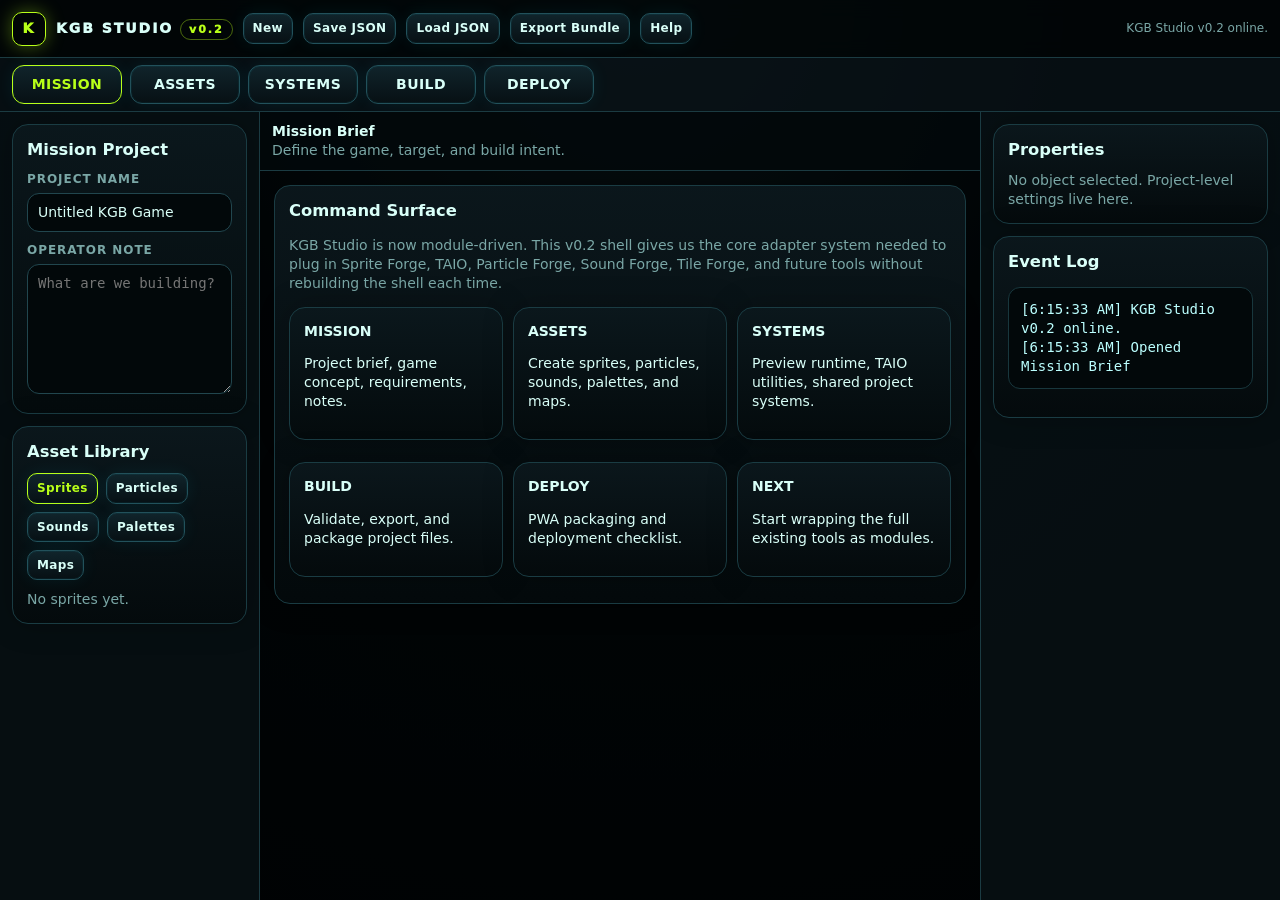
==== index.html @ f921ed22 "Initialize KGB Studio repo structure" ====
<!doctype html>
<html lang="en">
<head>
<meta charset="utf-8">
<meta name="viewport" content="width=device-width,initial-scale=1,viewport-fit=cover">
<title>KGB Studio v0.2 — Core + Module Adapter System</title>
<style>
:root{--bg:#020607;--panel:#071014;--panel2:#0b171c;--line:#1b3b42;--text:#d9fff8;--muted:#7aa7a6;--green:#b8ff19;--cyan:#00e5ff;--mag:#ff2bd6;--amber:#ffb000;--red:#ff365e;--shadow:rgba(0,229,255,.22);--radius:16px;--top:58px;--nav:54px;--left:260px;--right:300px}*{box-sizing:border-box}html,body{height:100%;margin:0;background:radial-gradient(circle at 50% 0%,#102124 0%,#020607 42%,#000 100%);color:var(--text);font:14px/1.35 system-ui,-apple-system,Segoe UI,Roboto,Arial,sans-serif;overflow:hidden}button,input,select,textarea{font:inherit}button{border:1px solid #22515b;background:linear-gradient(#10242b,#071014);color:var(--text);border-radius:12px;padding:9px 12px;font-weight:800;letter-spacing:.03em;cursor:pointer;box-shadow:0 0 0 1px rgba(0,229,255,.05) inset,0 0 18px rgba(0,229,255,.07)}button:hover{border-color:var(--cyan);box-shadow:0 0 18px var(--shadow)}button.primary{border-color:var(--green);color:#071014;background:linear-gradient(180deg,#d9ff63,#77d900)}button.hot{border-color:var(--mag);color:#fff;background:linear-gradient(180deg,#3c1437,#140914)}button.small{padding:6px 9px;border-radius:10px;font-size:12px}button.active{border-color:var(--green);color:var(--green)}input,select,textarea{width:100%;border:1px solid #21464e;border-radius:12px;background:#02080a;color:var(--text);padding:9px 10px;outline:none}textarea{min-height:130px;resize:vertical;font-family:ui-monospace,SFMono-Regular,Menlo,Consolas,monospace}label{display:block;color:var(--muted);font-size:12px;font-weight:800;text-transform:uppercase;letter-spacing:.08em;margin:10px 0 6px}.app{height:100%;display:grid;grid-template-rows:var(--top) var(--nav) 1fr}.topbar{display:flex;align-items:center;gap:10px;padding:8px 12px;border-bottom:1px solid var(--line);background:rgba(2,6,7,.9);backdrop-filter:blur(10px)}.brand{display:flex;align-items:center;gap:10px;font-weight:1000;letter-spacing:.14em;white-space:nowrap}.logo{width:34px;height:34px;border:1px solid var(--green);border-radius:10px;display:grid;place-items:center;color:var(--green);box-shadow:0 0 18px rgba(184,255,25,.35);font-weight:1000}.status{margin-left:auto;color:var(--muted);font-size:12px;white-space:nowrap;overflow:hidden;text-overflow:ellipsis;max-width:40vw}.nav{display:flex;gap:8px;align-items:center;padding:8px 12px;border-bottom:1px solid var(--line);background:rgba(7,16,20,.86);overflow:auto}.nav button{white-space:nowrap;min-width:110px}.shell{min-height:0;display:grid;grid-template-columns:var(--left) 1fr var(--right)}.left,.right{min-height:0;overflow:auto;background:rgba(7,16,20,.88);border-right:1px solid var(--line);padding:12px}.right{border-right:0;border-left:1px solid var(--line)}.center{min-width:0;min-height:0;display:grid;grid-template-rows:auto 1fr;background:rgba(1,4,5,.62)}.modulebar{display:flex;gap:8px;align-items:center;justify-content:space-between;padding:10px 12px;border-bottom:1px solid var(--line);background:rgba(2,8,10,.8)}.workspace{min-height:0;overflow:auto;padding:14px}.card{border:1px solid #1a3c43;background:linear-gradient(180deg,rgba(11,23,28,.96),rgba(4,10,12,.96));border-radius:var(--radius);padding:14px;box-shadow:0 0 30px rgba(0,0,0,.25);margin-bottom:12px}.card h3,.card h4{margin:0 0 10px}.grid2{display:grid;grid-template-columns:1fr 1fr;gap:12px}.grid3{display:grid;grid-template-columns:repeat(3,1fr);gap:10px}.row{display:flex;gap:8px;align-items:center;flex-wrap:wrap}.stack{display:grid;gap:8px}.muted{color:var(--muted)}.asset{display:flex;align-items:center;justify-content:space-between;gap:8px;padding:8px 9px;border:1px solid #18373d;border-radius:12px;background:#030b0e;margin-bottom:7px}.asset b{font-size:12px}.asset span{font-size:11px;color:var(--muted)}.canvasWrap{width:100%;display:grid;place-items:center;min-height:420px;border:1px solid #18373d;border-radius:18px;background:radial-gradient(circle at 50% 45%,#092126,#020607 56%,#000);overflow:hidden}canvas{max-width:100%;height:auto;touch-action:none}.tabs{display:flex;gap:8px;flex-wrap:wrap;margin-bottom:10px}.hidden{display:none!important}pre.output{max-height:260px;overflow:auto;white-space:pre-wrap;padding:12px;border:1px solid #18373d;border-radius:12px;background:#02080a;color:#bff}.pill{font-size:11px;color:var(--green);border:1px solid rgba(184,255,25,.4);border-radius:999px;padding:3px 8px}.modalBackdrop{position:fixed;inset:0;display:none;place-items:center;background:rgba(0,0,0,.72);z-index:10;padding:18px}.modal{max-width:860px;width:100%;max-height:88vh;overflow:auto;border:1px solid var(--cyan);border-radius:18px;background:#061014;padding:16px;box-shadow:0 0 40px rgba(0,229,255,.25)}.modalBackdrop.show{display:grid}@media(max-width:900px){:root{--top:56px;--nav:50px}.shell{grid-template-columns:1fr;grid-template-rows:auto 1fr auto}.left,.right{max-height:26vh;border:0;border-bottom:1px solid var(--line)}.right{border-top:1px solid var(--line)}.grid2,.grid3{grid-template-columns:1fr}.status{display:none}}
</style>
</head>
<body>
<div class="app">
<header class="topbar"><div class="brand"><div class="logo">K</div><div>KGB STUDIO <span class="pill">v0.2</span></div></div><button class="small" id="newProjectBtn">New</button><button class="small" id="saveProjectBtn">Save JSON</button><button class="small" id="loadProjectBtn">Load JSON</button><input id="loadProjectInput" type="file" accept=".json,application/json" class="hidden"><button class="small" id="exportBtn">Export Bundle</button><button class="small" id="helpBtn">Help</button><div id="status" class="status">Ready.</div></header>
<nav class="nav" id="mainNav"></nav>
<section class="shell">
<aside class="left"><div class="card"><h3>Mission Project</h3><label>Project Name</label><input id="projectName" value="Untitled KGB Game"><label>Operator Note</label><textarea id="projectNote" placeholder="What are we building?"></textarea></div><div class="card"><h3>Asset Library</h3><div class="tabs"><button class="small active" data-asset-tab="sprites">Sprites</button><button class="small" data-asset-tab="particles">Particles</button><button class="small" data-asset-tab="sounds">Sounds</button><button class="small" data-asset-tab="palettes">Palettes</button><button class="small" data-asset-tab="maps">Maps</button></div><div id="assetList"></div></div></aside>
<main class="center"><div class="modulebar"><div><b id="moduleTitle">Mission</b><div class="muted" id="moduleSub">Project command surface</div></div><div class="row" id="moduleActions"></div></div><div class="workspace" id="workspace"></div></main>
<aside class="right"><div class="card"><h3>Properties</h3><div id="propertiesPanel" class="stack"></div></div><div class="card"><h3>Event Log</h3><pre id="log" class="output"></pre></div></aside>
</section></div>
<div id="modalBackdrop" class="modalBackdrop"><div class="modal"><div class="row" style="justify-content:space-between"><h2 id="modalTitle" style="margin:0">Help</h2><button id="modalClose">Close</button></div><div id="modalBody"></div></div></div>
<script>
const $=s=>document.querySelector(s),$$=s=>[...document.querySelectorAll(s)];
const Studio={version:"0.2",currentSection:"MISSION",currentModule:"mission.brief",currentAssetTab:"sprites",modules:new Map(),state:{project:{meta:{name:"Untitled KGB Game",created:new Date().toISOString(),updated:new Date().toISOString(),studioVersion:"0.2"},mission:{note:""},assets:{sprites:[],particles:[],sounds:[],palettes:[],maps:[]},settings:{theme:"kgb-neon",target:"web-pwa"}},selection:null},log(msg){const stamp=new Date().toLocaleTimeString();$("#log").textContent=`[${stamp}] ${msg}\n`+$("#log").textContent;$("#status").textContent=msg},register(m){this.modules.set(m.id,m)},open(id){const mod=this.modules.get(id);if(!mod)return this.log(`Module not found: ${id}`);this.currentModule=id;$("#moduleTitle").textContent=mod.title;$("#moduleSub").textContent=mod.description||"";$("#moduleActions").innerHTML="";$("#workspace").innerHTML="";$("#propertiesPanel").innerHTML="";mod.render($("#workspace"),this);if(mod.actions)mod.actions($("#moduleActions"),this);if(mod.properties)mod.properties($("#propertiesPanel"),this);$$("#mainNav button").forEach(b=>b.classList.toggle("active",b.dataset.section===mod.section));this.currentSection=mod.section;this.log(`Opened ${mod.title}`)},addAsset(type,asset){const bucket=this.state.project.assets[type];if(!bucket)throw new Error("Unknown asset type "+type);asset.id||=`${type}_${Date.now().toString(36)}_${Math.random().toString(36).slice(2,6)}`;asset.created||=new Date().toISOString();bucket.push(asset);this.state.project.meta.updated=new Date().toISOString();renderAssetList();this.log(`Added ${type.slice(0,-1)}: ${asset.name||asset.id}`);return asset},exportProject(){this.syncProjectFields();return JSON.stringify(this.state.project,null,2)},syncProjectFields(){this.state.project.meta.name=$("#projectName").value.trim()||"Untitled KGB Game";this.state.project.mission.note=$("#projectNote").value;this.state.project.meta.updated=new Date().toISOString()},hydrateProject(project){this.state.project=project;$("#projectName").value=project.meta?.name||"Untitled KGB Game";$("#projectNote").value=project.mission?.note||"";renderAssetList();this.log("Project loaded.")}};
const sections={MISSION:[["mission.brief","Brief"],["mission.project","Project JSON"]],ASSETS:[["asset.sprite","Sprite Forge Adapter"],["asset.particle","Particle Forge"],["asset.sound","Sound Forge"],["asset.palette","Palette Forge"],["asset.tile","Tile Forge"]],SYSTEMS:[["system.runtime","Runtime Preview"],["system.taio","TAIO Adapter"]],BUILD:[["build.export","Export Center"],["build.validate","Project Validator"]],DEPLOY:[["deploy.pwa","PWA Packager"],["deploy.notes","Deploy Notes"]]};
function renderNav(){const nav=$("#mainNav");nav.innerHTML="";Object.keys(sections).forEach(section=>{const btn=document.createElement("button");btn.textContent=section;btn.dataset.section=section;btn.onclick=()=>openSection(section);nav.appendChild(btn)})}function openSection(section){Studio.open(sections[section][0][0])}
function renderAssetList(){const type=Studio.currentAssetTab,list=$("#assetList"),assets=Studio.state.project.assets[type]||[];list.innerHTML=assets.length?"":`<div class="muted">No ${type} yet.</div>`;assets.forEach(asset=>{const div=document.createElement("div");div.className="asset";div.innerHTML=`<div><b>${escapeHtml(asset.name||asset.id)}</b><br><span>${escapeHtml(asset.kind||asset.type||"asset")}</span></div><button class="small">Use</button>`;div.querySelector("button").onclick=()=>{Studio.state.selection={type,id:asset.id};Studio.log(`Selected ${asset.name||asset.id}`)};list.appendChild(div)})}
function download(name,text,mime="text/plain"){const blob=new Blob([text],{type:mime}),a=document.createElement("a");a.href=URL.createObjectURL(blob);a.download=name;a.click();URL.revokeObjectURL(a.href)}function escapeHtml(s){return String(s).replace(/[&<>"']/g,c=>({'&':'&amp;','<':'&lt;','>':'&gt;','"':'&quot;',"'":'&#39;'}[c]))}function showModal(title,html){$("#modalTitle").textContent=title;$("#modalBody").innerHTML=html;$("#modalBackdrop").classList.add("show")}
Studio.register({id:"mission.brief",section:"MISSION",title:"Mission Brief",description:"Define the game, target, and build intent.",render(root){root.innerHTML=`<div class="card"><h3>Command Surface</h3><p class="muted">KGB Studio is now module-driven. This v0.2 shell gives us the core adapter system needed to plug in Sprite Forge, TAIO, Particle Forge, Sound Forge, Tile Forge, and future tools without rebuilding the shell each time.</p><div class="grid3"><div class="card"><h4>MISSION</h4><p>Project brief, game concept, requirements, notes.</p></div><div class="card"><h4>ASSETS</h4><p>Create sprites, particles, sounds, palettes, and maps.</p></div><div class="card"><h4>SYSTEMS</h4><p>Preview runtime, TAIO utilities, shared project systems.</p></div><div class="card"><h4>BUILD</h4><p>Validate, export, and package project files.</p></div><div class="card"><h4>DEPLOY</h4><p>PWA packaging and deployment checklist.</p></div><div class="card"><h4>NEXT</h4><p>Start wrapping the full existing tools as modules.</p></div></div></div>`},properties(panel){panel.innerHTML=`<div class="muted">No object selected. Project-level settings live here.</div>`}});
Studio.register({id:"mission.project",section:"MISSION",title:"Project JSON",description:"Inspect the live Studio project object.",render(root){root.innerHTML=`<div class="card"><h3>Live Project JSON</h3><button id="refreshJson">Refresh</button><pre class="output" id="projectJson"></pre></div>`;const refresh=()=>{Studio.syncProjectFields();$("#projectJson").textContent=Studio.exportProject()};$("#refreshJson").onclick=refresh;refresh()}});
Studio.register({id:"asset.sprite",section:"ASSETS",title:"Sprite Forge Adapter",description:"Placeholder adapter for Sprite Forge integration.",render(root){root.innerHTML=`<div class="card"><h3>Sprite Forge Adapter</h3><p class="muted">This is the adapter slot where KGB Canvas Sprite Forge v6.4 gets embedded next. For v0.2, this creates a procedural demo sprite asset to prove the asset pipeline.</p><div class="canvasWrap"><canvas id="spriteCanvas" width="512" height="512"></canvas></div><div class="row" style="margin-top:10px"><input id="spriteName" value="Demo Neon Rider Sprite" style="max-width:280px"><button class="primary" id="saveSpriteAsset">Save Sprite Asset</button></div></div>`;const c=$("#spriteCanvas"),ctx=c.getContext("2d");drawDemoSprite(ctx);$("#saveSpriteAsset").onclick=()=>Studio.addAsset("sprites",{name:$("#spriteName").value||"Sprite",kind:"procedural-canvas-sprite",source:"demo",drawFunction:"drawDemoSprite(ctx)"})}});
Studio.register({id:"asset.particle",section:"ASSETS",title:"Particle Forge",description:"Create reusable procedural particle presets.",render(root){root.innerHTML=`<div class="grid2"><div class="card"><h3>Particle Forge</h3><label>Preset Name</label><input id="particleName" value="Boost Trail"><label>Type</label><select id="particleType"><option>boost</option><option>spark</option><option>smoke</option><option>explosion</option><option>rain</option></select><label>Count</label><input id="particleCount" type="range" min="10" max="250" value="90"><label>Spread</label><input id="particleSpread" type="range" min="1" max="100" value="42"><label>Glow</label><input id="particleGlow" type="range" min="0" max="60" value="28"><button class="primary" id="saveParticle">Save Particle Asset</button></div><div class="card"><div class="canvasWrap"><canvas id="particleCanvas" width="512" height="512"></canvas></div></div></div>`;const c=$("#particleCanvas"),ctx=c.getContext("2d");function loop(t){if(!document.body.contains(c))return;drawParticles(ctx,t/1000,{count:+$("#particleCount").value,spread:+$("#particleSpread").value,glow:+$("#particleGlow").value,type:$("#particleType").value});requestAnimationFrame(loop)}loop(0);$("#saveParticle").onclick=()=>Studio.addAsset("particles",{name:$("#particleName").value||"Particle Preset",kind:"particle-preset",type:$("#particleType").value,count:+$("#particleCount").value,spread:+$("#particleSpread").value,glow:+$("#particleGlow").value})}});
Studio.register({id:"asset.sound",section:"ASSETS",title:"Sound Forge",description:"Generate arcade sound presets.",render(root){root.innerHTML=`<div class="card"><h3>Sound Forge</h3><div class="grid2"><div><label>Name</label><input id="soundName" value="Boost Pulse"></div><div><label>Wave</label><select id="wave"><option>sawtooth</option><option>square</option><option>triangle</option><option>sine</option></select></div><div><label>Start Frequency</label><input id="freqA" type="range" min="50" max="1400" value="220"></div><div><label>End Frequency</label><input id="freqB" type="range" min="30" max="1800" value="680"></div><div><label>Duration</label><input id="dur" type="range" min="60" max="1600" value="420"></div><div><label>Volume</label><input id="vol" type="range" min="1" max="100" value="22"></div></div><div class="row" style="margin-top:12px"><button id="playSound" class="primary">Play</button><button id="saveSound">Save Sound Asset</button></div></div>`;$("#playSound").onclick=playSynthFromUi;$("#saveSound").onclick=()=>Studio.addAsset("sounds",{name:$("#soundName").value||"Sound",kind:"synth-preset",wave:$("#wave").value,freqA:+$("#freqA").value,freqB:+$("#freqB").value,duration:+$("#dur").value,volume:+$("#vol").value})}});
Studio.register({id:"asset.palette",section:"ASSETS",title:"Palette Forge",description:"Build neon palettes shared by all modules.",render(root){root.innerHTML=`<div class="card"><h3>Palette Forge</h3><label>Palette Name</label><input id="paletteName" value="KGB Neon Default"><div class="grid3"><input type="color" id="pal1" value="#b8ff19"><input type="color" id="pal2" value="#00e5ff"><input type="color" id="pal3" value="#ff2bd6"><input type="color" id="pal4" value="#ffb000"><input type="color" id="pal5" value="#ff365e"><input type="color" id="pal6" value="#071014"></div><div id="palettePreview" class="row" style="margin:14px 0"></div><button class="primary" id="savePalette">Save Palette</button></div>`;const update=()=>{$("#palettePreview").innerHTML=[1,2,3,4,5,6].map(i=>`<div style="height:54px;flex:1;min-width:54px;border-radius:14px;border:1px solid #244;background:${$("#pal"+i).value};box-shadow:0 0 22px ${$("#pal"+i).value}66"></div>`).join("")};[1,2,3,4,5,6].forEach(i=>$("#pal"+i).oninput=update);update();$("#savePalette").onclick=()=>Studio.addAsset("palettes",{name:$("#paletteName").value||"Palette",kind:"color-palette",colors:[1,2,3,4,5,6].map(i=>$("#pal"+i).value)})}});
Studio.register({id:"asset.tile",section:"ASSETS",title:"Tile Forge",description:"Generate simple procedural tiles.",render(root){root.innerHTML=`<div class="grid2"><div class="card"><h3>Tile Forge</h3><label>Name</label><input id="tileName" value="Neon Grid Tile"><label>Tile Type</label><select id="tileType"><option>grid</option><option>river</option><option>road</option><option>circuit</option></select><label>Density</label><input id="tileDensity" type="range" min="2" max="24" value="10"><button class="primary" id="saveTile">Save Map/Tile Asset</button></div><div class="card"><div class="canvasWrap"><canvas id="tileCanvas" width="512" height="512"></canvas></div></div></div>`;const draw=()=>drawTile($("#tileCanvas").getContext("2d"),$("#tileType").value,+$("#tileDensity").value);$("#tileType").oninput=draw;$("#tileDensity").oninput=draw;draw();$("#saveTile").onclick=()=>Studio.addAsset("maps",{name:$("#tileName").value||"Tile",kind:"procedural-tile",type:$("#tileType").value,density:+$("#tileDensity").value})}});
Studio.register({id:"system.runtime",section:"SYSTEMS",title:"Runtime Preview",description:"Test selected assets in a KGB Engine-style stage.",render(root){root.innerHTML=`<div class="card"><h3>Runtime Preview</h3><p class="muted">This is where KGB Arcade Runtime preview plugs in next.</p><div class="canvasWrap"><canvas id="runtimeCanvas" width="720" height="420"></canvas></div></div>`;const c=$("#runtimeCanvas"),ctx=c.getContext("2d");function loop(t){if(!document.body.contains(c))return;ctx.clearRect(0,0,c.width,c.height);const g=ctx.createRadialGradient(360,210,20,360,210,460);g.addColorStop(0,"#0a2228");g.addColorStop(1,"#000");ctx.fillStyle=g;ctx.fillRect(0,0,c.width,c.height);ctx.strokeStyle="#00e5ff33";ctx.lineWidth=1;for(let x=0;x<c.width;x+=40){ctx.beginPath();ctx.moveTo(x,0);ctx.lineTo(x,c.height);ctx.stroke()}for(let y=0;y<c.height;y+=40){ctx.beginPath();ctx.moveTo(0,y);ctx.lineTo(c.width,y);ctx.stroke()}ctx.save();ctx.translate(360+Math.sin(t/700)*50,220);ctx.scale(.45,.45);drawDemoSprite(ctx);ctx.restore();requestAnimationFrame(loop)}loop(0)}});
Studio.register({id:"system.taio",section:"SYSTEMS",title:"TAIO Adapter",description:"Temporary utility adapter until full TAIO module import.",render(root){root.innerHTML=`<div class="card"><h3>TAIO Adapter</h3><p class="muted">The refreshed TAIO gets embedded here as a module. This tiny adapter proves the workspace pattern.</p><textarea id="taioIn" placeholder="Paste text..."></textarea><div class="row"><button id="b64">Base64</button><button id="urlenc">URL Encode</button><button id="lines">Line Count</button></div><pre class="output" id="taioOut"></pre></div>`;$("#b64").onclick=()=>$("#taioOut").textContent=btoa(unescape(encodeURIComponent($("#taioIn").value)));$("#urlenc").onclick=()=>$("#taioOut").textContent=encodeURIComponent($("#taioIn").value);$("#lines").onclick=()=>$("#taioOut").textContent=`Lines: ${$("#taioIn").value.split(/\r?\n/).length}\nChars: ${$("#taioIn").value.length}`}});
Studio.register({id:"build.export",section:"BUILD",title:"Export Center",description:"Export project data and future game bundles.",render(root){root.innerHTML=`<div class="card"><h3>Export Center</h3><div class="row"><button class="primary" id="dlProject">Download Project JSON</button><button id="dlRuntime">Download Runtime Stub</button></div><pre class="output" id="exportOut"></pre></div>`;$("#dlProject").onclick=()=>download(`${safeName(Studio.state.project.meta.name)}.kgbproject.json`,Studio.exportProject(),"application/json");$("#dlRuntime").onclick=()=>download(`${safeName(Studio.state.project.meta.name)}_runtime_stub.html`,runtimeStub(),"text/html");$("#exportOut").textContent="v0.2 exports project JSON and a runtime stub. ZIP/PWA export comes next."}});
Studio.register({id:"build.validate",section:"BUILD",title:"Project Validator",description:"Check project health before export.",render(root){root.innerHTML=`<div class="card"><h3>Project Validator</h3><button class="primary" id="runValidate">Run Validation</button><pre class="output" id="validateOut"></pre></div>`;$("#runValidate").onclick=()=>{Studio.syncProjectFields();const p=Studio.state.project,notes=[];if(!p.meta.name)notes.push("Missing project name.");Object.entries(p.assets).forEach(([k,v])=>notes.push(`${k}: ${v.length}`));$("#validateOut").textContent="Validation complete.\n\n"+notes.join("\n")}}});
Studio.register({id:"deploy.pwa",section:"DEPLOY",title:"PWA Packager",description:"Prepare installable web app assets.",render(root){root.innerHTML=`<div class="card"><h3>PWA Packager</h3><p class="muted">Coming next: generate manifest, service worker, icons checklist, offline cache list, and deploy-ready folder.</p><button class="primary" onclick="Studio.log('PWA packaging queued for v0.3')">Queue PWA Build</button></div>`}});
Studio.register({id:"deploy.notes",section:"DEPLOY",title:"Deploy Notes",description:"Deployment checklist for kgbarcade.dev / GitHub Pages.",render(root){root.innerHTML=`<div class="card"><h3>Deploy Notes</h3><pre class="output">Suggested temporary home:\nkgbarcade.dev → KGB Studio / dev tools hub\n\nRecommended paths:\n/       KGB Studio landing\n/studio/ installable KGB Studio PWA\n/tools/  individual tools if you still want direct launch links\n/docs/   notes, readme, module docs\n\nKeep kgbarcade.com player-facing.\nUse kgbarcade.dev builder-facing.</pre></div>`}});
function drawDemoSprite(ctx){ctx.save();ctx.clearRect?.(0,0,512,512);ctx.translate(256,256);ctx.globalCompositeOperation="source-over";ctx.fillStyle="#000";ctx.fillRect(-256,-256,512,512);ctx.globalCompositeOperation="lighter";for(let i=0;i<8;i++){ctx.strokeStyle=i%2?"#00e5ff55":"#b8ff1955";ctx.lineWidth=8-i*.7;ctx.shadowColor=ctx.strokeStyle;ctx.shadowBlur=22;ctx.beginPath();ctx.moveTo(0,80);ctx.lineTo(-70-i*8,230);ctx.moveTo(0,80);ctx.lineTo(70+i*8,230);ctx.stroke()}ctx.globalCompositeOperation="source-over";ctx.shadowBlur=20;ctx.shadowColor="#b8ff19";ctx.strokeStyle="#b8ff19";ctx.lineWidth=8;ctx.beginPath();ctx.ellipse(0,-100,54,64,0,0,Math.PI*2);ctx.fillStyle="#61a800";ctx.fill();ctx.stroke();ctx.shadowColor="#00e5ff";ctx.strokeStyle="#00e5ff";ctx.lineWidth=5;ctx.beginPath();ctx.moveTo(-65,-25);ctx.quadraticCurveTo(-95,35,-78,95);ctx.moveTo(65,-25);ctx.quadraticCurveTo(95,35,78,95);ctx.stroke();ctx.shadowColor="#b8ff19";ctx.strokeStyle="#b8ff19";ctx.lineWidth=6;ctx.fillStyle="#071014";ctx.beginPath();ctx.moveTo(-62,-45);ctx.quadraticCurveTo(0,-5,62,-45);ctx.lineTo(42,88);ctx.quadraticCurveTo(0,118,-42,88);ctx.closePath();ctx.fill();ctx.stroke();ctx.shadowColor="#ffb000";ctx.strokeStyle="#ffb000";ctx.lineWidth=7;ctx.fillStyle="#090909";roundRect(ctx,-40,55,80,150,35);ctx.fill();ctx.stroke();ctx.restore()}function roundRect(ctx,x,y,w,h,r){ctx.beginPath();ctx.moveTo(x+r,y);ctx.arcTo(x+w,y,x+w,y+h,r);ctx.arcTo(x+w,y+h,x,y+h,r);ctx.arcTo(x,y+h,x,y,r);ctx.arcTo(x,y,x+w,y,r);ctx.closePath()}function drawParticles(ctx,t,opt){const w=ctx.canvas.width,h=ctx.canvas.height;ctx.clearRect(0,0,w,h);ctx.fillStyle="#000";ctx.fillRect(0,0,w,h);ctx.globalCompositeOperation="lighter";for(let i=0;i<opt.count;i++){const a=i/opt.count*Math.PI*2+t*.7,r=(Math.sin(i*12.989+t*2)*.5+.5)*opt.spread*3,x=w/2+Math.cos(a)*r*(opt.type==="boost"?.45:1),y=h/2+Math.sin(a)*r+(opt.type==="boost"?r*1.1:0),hue=opt.type==="smoke"?190:opt.type==="explosion"?35:opt.type==="spark"?60:180;ctx.fillStyle=`hsla(${hue+i%40},100%,60%,${.25+Math.random()*.25})`;ctx.shadowColor=ctx.fillStyle;ctx.shadowBlur=opt.glow;ctx.beginPath();ctx.arc(x,y,2+i%5,0,Math.PI*2);ctx.fill()}ctx.globalCompositeOperation="source-over"}function drawTile(ctx,type,density){const w=ctx.canvas.width,h=ctx.canvas.height;ctx.clearRect(0,0,w,h);ctx.fillStyle="#020607";ctx.fillRect(0,0,w,h);ctx.shadowBlur=16;ctx.shadowColor="#00e5ff";ctx.strokeStyle="#00e5ff88";ctx.lineWidth=2;if(type==="grid"||type==="circuit"){const step=w/density;for(let x=0;x<=w;x+=step){ctx.beginPath();ctx.moveTo(x,0);ctx.lineTo(x,h);ctx.stroke()}for(let y=0;y<=h;y+=step){ctx.beginPath();ctx.moveTo(0,y);ctx.lineTo(w,y);ctx.stroke()}if(type==="circuit"){ctx.strokeStyle="#b8ff19";ctx.lineWidth=5;for(let i=0;i<density;i+=3)ctx.strokeRect(i*step,i%2?step:step*2,step*2,step)}}else if(type==="river"){ctx.strokeStyle="#00e5ff";ctx.lineWidth=80;ctx.beginPath();ctx.moveTo(80,0);ctx.bezierCurveTo(320,150,170,310,420,512);ctx.stroke()}else if(type==="road"){ctx.strokeStyle="#333";ctx.lineWidth=130;ctx.beginPath();ctx.moveTo(256,0);ctx.bezierCurveTo(200,170,320,300,256,512);ctx.stroke();ctx.strokeStyle="#ffb000";ctx.lineWidth=6;ctx.setLineDash([24,20]);ctx.stroke();ctx.setLineDash([])}}function playSynthFromUi(){const ac=new(window.AudioContext||window.webkitAudioContext)(),osc=ac.createOscillator(),gain=ac.createGain();osc.type=$("#wave").value;osc.frequency.setValueAtTime(+$("#freqA").value,ac.currentTime);osc.frequency.exponentialRampToValueAtTime(Math.max(1,+$("#freqB").value),ac.currentTime+ +$("#dur").value/1000);gain.gain.setValueAtTime(+$("#vol").value/100,ac.currentTime);gain.gain.exponentialRampToValueAtTime(.001,ac.currentTime+ +$("#dur").value/1000);osc.connect(gain);gain.connect(ac.destination);osc.start();osc.stop(ac.currentTime+ +$("#dur").value/1000)}function safeName(s){return String(s||"kgb_project").toLowerCase().replace(/[^a-z0-9]+/g,"_").replace(/^_|_$/g,"")}function runtimeStub(){return `<!doctype html><html><head><meta charset="utf-8"><title>${escapeHtml(Studio.state.project.meta.name)}</title></head><body><canvas id="game" width="960" height="540"></canvas><script>const KGB_PROJECT=${Studio.exportProject()}; console.log("Loaded KGB project", KGB_PROJECT);<\/script></body></html>`}
function boot(){renderNav();renderAssetList();document.addEventListener("click",e=>{const b=e.target.closest("[data-asset-tab]");if(!b)return;Studio.currentAssetTab=b.dataset.assetTab;$$("[data-asset-tab]").forEach(x=>x.classList.toggle("active",x===b));renderAssetList()});$("#projectName").oninput=()=>Studio.syncProjectFields();$("#projectNote").oninput=()=>Studio.syncProjectFields();$("#newProjectBtn").onclick=()=>{if(confirm("Start a new KGB Studio project? Unsaved changes will be lost.")){Studio.hydrateProject({meta:{name:"Untitled KGB Game",created:new Date().toISOString(),updated:new Date().toISOString(),studioVersion:"0.2"},mission:{note:""},assets:{sprites:[],particles:[],sounds:[],palettes:[],maps:[]},settings:{theme:"kgb-neon",target:"web-pwa"}});Studio.open("mission.brief")}};$("#saveProjectBtn").onclick=()=>download(`${safeName($("#projectName").value)}.kgbproject.json`,Studio.exportProject(),"application/json");$("#loadProjectBtn").onclick=()=>$("#loadProjectInput").click();$("#loadProjectInput").onchange=async e=>{const file=e.target.files[0];if(!file)return;try{Studio.hydrateProject(JSON.parse(await file.text()));Studio.open("mission.brief")}catch(err){alert("Could not load project JSON: "+err.message)}};$("#exportBtn").onclick=()=>Studio.open("build.export");$("#helpBtn").onclick=()=>showModal("KGB Studio v0.2 Help",`<p><b>v0.2 is the module-core build.</b> The goal is not full feature depth yet; the goal is making every tool plug into one shell.</p><h3>What works now</h3><ul><li>MISSION / ASSETS / SYSTEMS / BUILD / DEPLOY navigation</li><li>Module registry and adapter lifecycle</li><li>Shared project JSON</li><li>Asset library buckets</li><li>Save/load project JSON</li><li>Simple export center</li><li>Working mini adapters for sprite, particle, sound, palette, tile, TAIO, and runtime preview</li></ul><h3>Next build</h3><p>v0.3 should start importing the real tools: Sprite Forge v6.4 first, then TAIO, then Forge Suite modules.</p>`);$("#modalClose").onclick=()=>$("#modalBackdrop").classList.remove("show");$("#modalBackdrop").onclick=e=>{if(e.target.id==="modalBackdrop")$("#modalBackdrop").classList.remove("show")};Studio.open("mission.brief");Studio.log("KGB Studio v0.2 online.")}document.addEventListener("DOMContentLoaded",boot);
</script>
</body>
</html>
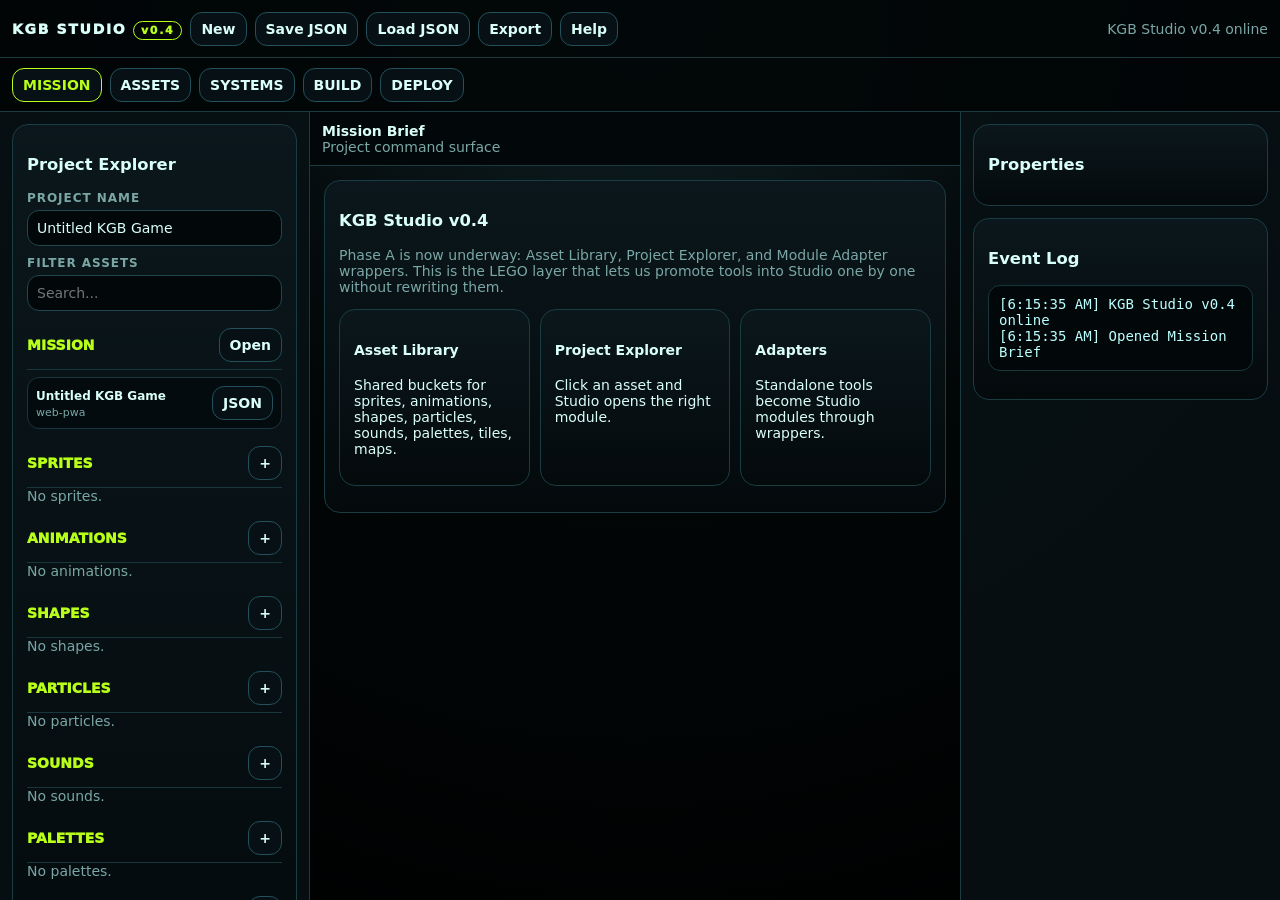
==== commit e19f78dc: "Add files via upload" ====
--- a/index.html
+++ b/index.html
@@ -2,44 +2,94 @@
 <html lang="en">
 <head>
 <meta charset="utf-8">
-<meta name="viewport" content="width=device-width,initial-scale=1,viewport-fit=cover">
-<title>KGB Studio v0.2 — Core + Module Adapter System</title>
+<meta name="viewport" content="width=device-width,initial-scale=1">
+<title>KGB Studio v0.4 - Asset Library + Adapters</title>
 <style>
-:root{--bg:#020607;--panel:#071014;--panel2:#0b171c;--line:#1b3b42;--text:#d9fff8;--muted:#7aa7a6;--green:#b8ff19;--cyan:#00e5ff;--mag:#ff2bd6;--amber:#ffb000;--red:#ff365e;--shadow:rgba(0,229,255,.22);--radius:16px;--top:58px;--nav:54px;--left:260px;--right:300px}*{box-sizing:border-box}html,body{height:100%;margin:0;background:radial-gradient(circle at 50% 0%,#102124 0%,#020607 42%,#000 100%);color:var(--text);font:14px/1.35 system-ui,-apple-system,Segoe UI,Roboto,Arial,sans-serif;overflow:hidden}button,input,select,textarea{font:inherit}button{border:1px solid #22515b;background:linear-gradient(#10242b,#071014);color:var(--text);border-radius:12px;padding:9px 12px;font-weight:800;letter-spacing:.03em;cursor:pointer;box-shadow:0 0 0 1px rgba(0,229,255,.05) inset,0 0 18px rgba(0,229,255,.07)}button:hover{border-color:var(--cyan);box-shadow:0 0 18px var(--shadow)}button.primary{border-color:var(--green);color:#071014;background:linear-gradient(180deg,#d9ff63,#77d900)}button.hot{border-color:var(--mag);color:#fff;background:linear-gradient(180deg,#3c1437,#140914)}button.small{padding:6px 9px;border-radius:10px;font-size:12px}button.active{border-color:var(--green);color:var(--green)}input,select,textarea{width:100%;border:1px solid #21464e;border-radius:12px;background:#02080a;color:var(--text);padding:9px 10px;outline:none}textarea{min-height:130px;resize:vertical;font-family:ui-monospace,SFMono-Regular,Menlo,Consolas,monospace}label{display:block;color:var(--muted);font-size:12px;font-weight:800;text-transform:uppercase;letter-spacing:.08em;margin:10px 0 6px}.app{height:100%;display:grid;grid-template-rows:var(--top) var(--nav) 1fr}.topbar{display:flex;align-items:center;gap:10px;padding:8px 12px;border-bottom:1px solid var(--line);background:rgba(2,6,7,.9);backdrop-filter:blur(10px)}.brand{display:flex;align-items:center;gap:10px;font-weight:1000;letter-spacing:.14em;white-space:nowrap}.logo{width:34px;height:34px;border:1px solid var(--green);border-radius:10px;display:grid;place-items:center;color:var(--green);box-shadow:0 0 18px rgba(184,255,25,.35);font-weight:1000}.status{margin-left:auto;color:var(--muted);font-size:12px;white-space:nowrap;overflow:hidden;text-overflow:ellipsis;max-width:40vw}.nav{display:flex;gap:8px;align-items:center;padding:8px 12px;border-bottom:1px solid var(--line);background:rgba(7,16,20,.86);overflow:auto}.nav button{white-space:nowrap;min-width:110px}.shell{min-height:0;display:grid;grid-template-columns:var(--left) 1fr var(--right)}.left,.right{min-height:0;overflow:auto;background:rgba(7,16,20,.88);border-right:1px solid var(--line);padding:12px}.right{border-right:0;border-left:1px solid var(--line)}.center{min-width:0;min-height:0;display:grid;grid-template-rows:auto 1fr;background:rgba(1,4,5,.62)}.modulebar{display:flex;gap:8px;align-items:center;justify-content:space-between;padding:10px 12px;border-bottom:1px solid var(--line);background:rgba(2,8,10,.8)}.workspace{min-height:0;overflow:auto;padding:14px}.card{border:1px solid #1a3c43;background:linear-gradient(180deg,rgba(11,23,28,.96),rgba(4,10,12,.96));border-radius:var(--radius);padding:14px;box-shadow:0 0 30px rgba(0,0,0,.25);margin-bottom:12px}.card h3,.card h4{margin:0 0 10px}.grid2{display:grid;grid-template-columns:1fr 1fr;gap:12px}.grid3{display:grid;grid-template-columns:repeat(3,1fr);gap:10px}.row{display:flex;gap:8px;align-items:center;flex-wrap:wrap}.stack{display:grid;gap:8px}.muted{color:var(--muted)}.asset{display:flex;align-items:center;justify-content:space-between;gap:8px;padding:8px 9px;border:1px solid #18373d;border-radius:12px;background:#030b0e;margin-bottom:7px}.asset b{font-size:12px}.asset span{font-size:11px;color:var(--muted)}.canvasWrap{width:100%;display:grid;place-items:center;min-height:420px;border:1px solid #18373d;border-radius:18px;background:radial-gradient(circle at 50% 45%,#092126,#020607 56%,#000);overflow:hidden}canvas{max-width:100%;height:auto;touch-action:none}.tabs{display:flex;gap:8px;flex-wrap:wrap;margin-bottom:10px}.hidden{display:none!important}pre.output{max-height:260px;overflow:auto;white-space:pre-wrap;padding:12px;border:1px solid #18373d;border-radius:12px;background:#02080a;color:#bff}.pill{font-size:11px;color:var(--green);border:1px solid rgba(184,255,25,.4);border-radius:999px;padding:3px 8px}.modalBackdrop{position:fixed;inset:0;display:none;place-items:center;background:rgba(0,0,0,.72);z-index:10;padding:18px}.modal{max-width:860px;width:100%;max-height:88vh;overflow:auto;border:1px solid var(--cyan);border-radius:18px;background:#061014;padding:16px;box-shadow:0 0 40px rgba(0,229,255,.25)}.modalBackdrop.show{display:grid}@media(max-width:900px){:root{--top:56px;--nav:50px}.shell{grid-template-columns:1fr;grid-template-rows:auto 1fr auto}.left,.right{max-height:26vh;border:0;border-bottom:1px solid var(--line)}.right{border-top:1px solid var(--line)}.grid2,.grid3{grid-template-columns:1fr}.status{display:none}}
+:root{--bg:#020607;--panel:#071014;--panel2:#0b171c;--line:#1b3b42;--text:#d9fff8;--muted:#7aa7a6;--green:#b8ff19;--cyan:#00e5ff;--mag:#ff2bd6;--orange:#ff8a00}
+*{box-sizing:border-box}html,body{height:100%;margin:0;background:radial-gradient(circle at 50% 0%,#102124,#020607 45%,#000);color:var(--text);font:14px system-ui,Segoe UI,Arial;overflow:hidden}
+button,input,textarea,select{font:inherit}button{border:1px solid #22515b;background:#071014;color:var(--text);border-radius:12px;padding:8px 10px;font-weight:800;cursor:pointer}button:hover{border-color:var(--cyan)}button.active{border-color:var(--green);color:var(--green)}button.primary{background:linear-gradient(#d9ff63,#77d900);color:#071014;border-color:var(--green)}button.hot{border-color:var(--mag)}input,textarea,select{width:100%;background:#02080a;color:var(--text);border:1px solid #21464e;border-radius:12px;padding:9px}textarea{min-height:110px;font-family:monospace}label{display:block;margin:10px 0 5px;color:var(--muted);font-size:12px;font-weight:900;text-transform:uppercase;letter-spacing:.08em}
+.app{height:100%;display:grid;grid-template-rows:58px 54px 1fr}.top,.nav{display:flex;gap:8px;align-items:center;padding:8px 12px;border-bottom:1px solid var(--line);background:rgba(2,6,7,.92);overflow:auto}.brand{font-weight:1000;letter-spacing:.12em;white-space:nowrap}.pill{border:1px solid var(--green);color:var(--green);border-radius:99px;padding:2px 7px;font-size:11px}.status{margin-left:auto;color:var(--muted);white-space:nowrap}.shell{min-height:0;display:grid;grid-template-columns:310px 1fr 320px}.left,.right{min-height:0;overflow:auto;background:rgba(7,16,20,.88);padding:12px;border-right:1px solid var(--line)}.right{border-right:0;border-left:1px solid var(--line)}.center{min-width:0;min-height:0;display:grid;grid-template-rows:54px 1fr}.bar{display:flex;align-items:center;justify-content:space-between;gap:8px;padding:9px 12px;border-bottom:1px solid var(--line);background:#02080a}.work{min-height:0;overflow:auto;padding:14px}.card{background:linear-gradient(#0b171c,#040a0c);border:1px solid #1a3c43;border-radius:16px;padding:14px;margin-bottom:12px}.row{display:flex;gap:8px;align-items:center;flex-wrap:wrap}.grid{display:grid;grid-template-columns:1fr 1fr;gap:12px}.grid3{display:grid;grid-template-columns:repeat(3,1fr);gap:10px}.muted{color:var(--muted)}.treeHead{display:flex;justify-content:space-between;align-items:center;color:var(--green);font-weight:1000;border-bottom:1px solid #18373d;margin-top:10px;padding:7px 0}.treeItem{display:flex;justify-content:space-between;align-items:center;gap:8px;border:1px solid #18373d;border-radius:12px;background:#030b0e;margin:7px 0;padding:8px}.treeItem b{font-size:12px}.treeItem span{font-size:11px;color:var(--muted)}pre{white-space:pre-wrap;max-height:260px;overflow:auto;background:#02080a;border:1px solid #18373d;border-radius:12px;padding:10px;color:#bff}.stage{display:grid;place-items:center;min-height:520px;border:1px solid #18373d;border-radius:18px;background:#000;overflow:hidden}canvas{max-width:100%;height:auto;touch-action:none}.sprite{display:grid;grid-template-columns:1fr 260px;gap:12px}.tools{display:grid;grid-template-columns:1fr 1fr;gap:8px}.moduleCard{border:1px solid #21464e;border-radius:14px;padding:12px;background:#030b0e}.badge{background:var(--green);color:#071014;border-radius:99px;padding:2px 7px;font-size:11px;font-weight:1000}.modalBg{position:fixed;inset:0;display:none;place-items:center;background:rgba(0,0,0,.72);z-index:9;padding:18px}.modalBg.show{display:grid}.modal{max-width:880px;width:100%;max-height:88vh;overflow:auto;background:#061014;border:1px solid var(--cyan);border-radius:18px;padding:16px}
+@media(max-width:900px){.shell{grid-template-columns:1fr;grid-template-rows:auto 1fr auto}.left,.right{max-height:28vh;border:0;border-bottom:1px solid var(--line)}.right{border-top:1px solid var(--line)}.grid,.grid3,.sprite{grid-template-columns:1fr}.status{display:none}.stage{min-height:48vh}}
 </style>
 </head>
 <body>
 <div class="app">
-<header class="topbar"><div class="brand"><div class="logo">K</div><div>KGB STUDIO <span class="pill">v0.2</span></div></div><button class="small" id="newProjectBtn">New</button><button class="small" id="saveProjectBtn">Save JSON</button><button class="small" id="loadProjectBtn">Load JSON</button><input id="loadProjectInput" type="file" accept=".json,application/json" class="hidden"><button class="small" id="exportBtn">Export Bundle</button><button class="small" id="helpBtn">Help</button><div id="status" class="status">Ready.</div></header>
-<nav class="nav" id="mainNav"></nav>
+<header class="top"><div class="brand">KGB STUDIO <span class="pill">v0.4</span></div><button id="newBtn">New</button><button id="saveBtn">Save JSON</button><button id="loadBtn">Load JSON</button><input id="loadInput" type="file" accept=".json" hidden><button id="exportBtn">Export</button><button id="helpBtn">Help</button><div id="status" class="status">Ready.</div></header>
+<nav id="nav" class="nav"></nav>
 <section class="shell">
-<aside class="left"><div class="card"><h3>Mission Project</h3><label>Project Name</label><input id="projectName" value="Untitled KGB Game"><label>Operator Note</label><textarea id="projectNote" placeholder="What are we building?"></textarea></div><div class="card"><h3>Asset Library</h3><div class="tabs"><button class="small active" data-asset-tab="sprites">Sprites</button><button class="small" data-asset-tab="particles">Particles</button><button class="small" data-asset-tab="sounds">Sounds</button><button class="small" data-asset-tab="palettes">Palettes</button><button class="small" data-asset-tab="maps">Maps</button></div><div id="assetList"></div></div></aside>
-<main class="center"><div class="modulebar"><div><b id="moduleTitle">Mission</b><div class="muted" id="moduleSub">Project command surface</div></div><div class="row" id="moduleActions"></div></div><div class="workspace" id="workspace"></div></main>
-<aside class="right"><div class="card"><h3>Properties</h3><div id="propertiesPanel" class="stack"></div></div><div class="card"><h3>Event Log</h3><pre id="log" class="output"></pre></div></aside>
-</section></div>
-<div id="modalBackdrop" class="modalBackdrop"><div class="modal"><div class="row" style="justify-content:space-between"><h2 id="modalTitle" style="margin:0">Help</h2><button id="modalClose">Close</button></div><div id="modalBody"></div></div></div>
+<aside class="left"><div class="card"><h3>Project Explorer</h3><label>Project Name</label><input id="projectName"><label>Filter Assets</label><input id="filter" placeholder="Search..."><div id="explorer"></div></div></aside>
+<main class="center"><div class="bar"><div><b id="title"></b><div id="subtitle" class="muted"></div></div><div id="actions" class="row"></div></div><div id="work" class="work"></div></main>
+<aside class="right"><div class="card"><h3>Properties</h3><div id="props" class="muted">No asset selected.</div></div><div class="card"><h3>Event Log</h3><pre id="log"></pre></div></aside>
+</section>
+</div>
+<div id="modalBg" class="modalBg"><div class="modal"><div class="row" style="justify-content:space-between"><h2 id="modalTitle">Help</h2><button id="closeModal">Close</button></div><div id="modalBody"></div></div></div>
+
 <script>
-const $=s=>document.querySelector(s),$$=s=>[...document.querySelectorAll(s)];
-const Studio={version:"0.2",currentSection:"MISSION",currentModule:"mission.brief",currentAssetTab:"sprites",modules:new Map(),state:{project:{meta:{name:"Untitled KGB Game",created:new Date().toISOString(),updated:new Date().toISOString(),studioVersion:"0.2"},mission:{note:""},assets:{sprites:[],particles:[],sounds:[],palettes:[],maps:[]},settings:{theme:"kgb-neon",target:"web-pwa"}},selection:null},log(msg){const stamp=new Date().toLocaleTimeString();$("#log").textContent=`[${stamp}] ${msg}\n`+$("#log").textContent;$("#status").textContent=msg},register(m){this.modules.set(m.id,m)},open(id){const mod=this.modules.get(id);if(!mod)return this.log(`Module not found: ${id}`);this.currentModule=id;$("#moduleTitle").textContent=mod.title;$("#moduleSub").textContent=mod.description||"";$("#moduleActions").innerHTML="";$("#workspace").innerHTML="";$("#propertiesPanel").innerHTML="";mod.render($("#workspace"),this);if(mod.actions)mod.actions($("#moduleActions"),this);if(mod.properties)mod.properties($("#propertiesPanel"),this);$$("#mainNav button").forEach(b=>b.classList.toggle("active",b.dataset.section===mod.section));this.currentSection=mod.section;this.log(`Opened ${mod.title}`)},addAsset(type,asset){const bucket=this.state.project.assets[type];if(!bucket)throw new Error("Unknown asset type "+type);asset.id||=`${type}_${Date.now().toString(36)}_${Math.random().toString(36).slice(2,6)}`;asset.created||=new Date().toISOString();bucket.push(asset);this.state.project.meta.updated=new Date().toISOString();renderAssetList();this.log(`Added ${type.slice(0,-1)}: ${asset.name||asset.id}`);return asset},exportProject(){this.syncProjectFields();return JSON.stringify(this.state.project,null,2)},syncProjectFields(){this.state.project.meta.name=$("#projectName").value.trim()||"Untitled KGB Game";this.state.project.mission.note=$("#projectNote").value;this.state.project.meta.updated=new Date().toISOString()},hydrateProject(project){this.state.project=project;$("#projectName").value=project.meta?.name||"Untitled KGB Game";$("#projectNote").value=project.mission?.note||"";renderAssetList();this.log("Project loaded.")}};
-const sections={MISSION:[["mission.brief","Brief"],["mission.project","Project JSON"]],ASSETS:[["asset.sprite","Sprite Forge Adapter"],["asset.particle","Particle Forge"],["asset.sound","Sound Forge"],["asset.palette","Palette Forge"],["asset.tile","Tile Forge"]],SYSTEMS:[["system.runtime","Runtime Preview"],["system.taio","TAIO Adapter"]],BUILD:[["build.export","Export Center"],["build.validate","Project Validator"]],DEPLOY:[["deploy.pwa","PWA Packager"],["deploy.notes","Deploy Notes"]]};
-function renderNav(){const nav=$("#mainNav");nav.innerHTML="";Object.keys(sections).forEach(section=>{const btn=document.createElement("button");btn.textContent=section;btn.dataset.section=section;btn.onclick=()=>openSection(section);nav.appendChild(btn)})}function openSection(section){Studio.open(sections[section][0][0])}
-function renderAssetList(){const type=Studio.currentAssetTab,list=$("#assetList"),assets=Studio.state.project.assets[type]||[];list.innerHTML=assets.length?"":`<div class="muted">No ${type} yet.</div>`;assets.forEach(asset=>{const div=document.createElement("div");div.className="asset";div.innerHTML=`<div><b>${escapeHtml(asset.name||asset.id)}</b><br><span>${escapeHtml(asset.kind||asset.type||"asset")}</span></div><button class="small">Use</button>`;div.querySelector("button").onclick=()=>{Studio.state.selection={type,id:asset.id};Studio.log(`Selected ${asset.name||asset.id}`)};list.appendChild(div)})}
-function download(name,text,mime="text/plain"){const blob=new Blob([text],{type:mime}),a=document.createElement("a");a.href=URL.createObjectURL(blob);a.download=name;a.click();URL.revokeObjectURL(a.href)}function escapeHtml(s){return String(s).replace(/[&<>"']/g,c=>({'&':'&amp;','<':'&lt;','>':'&gt;','"':'&quot;',"'":'&#39;'}[c]))}function showModal(title,html){$("#modalTitle").textContent=title;$("#modalBody").innerHTML=html;$("#modalBackdrop").classList.add("show")}
-Studio.register({id:"mission.brief",section:"MISSION",title:"Mission Brief",description:"Define the game, target, and build intent.",render(root){root.innerHTML=`<div class="card"><h3>Command Surface</h3><p class="muted">KGB Studio is now module-driven. This v0.2 shell gives us the core adapter system needed to plug in Sprite Forge, TAIO, Particle Forge, Sound Forge, Tile Forge, and future tools without rebuilding the shell each time.</p><div class="grid3"><div class="card"><h4>MISSION</h4><p>Project brief, game concept, requirements, notes.</p></div><div class="card"><h4>ASSETS</h4><p>Create sprites, particles, sounds, palettes, and maps.</p></div><div class="card"><h4>SYSTEMS</h4><p>Preview runtime, TAIO utilities, shared project systems.</p></div><div class="card"><h4>BUILD</h4><p>Validate, export, and package project files.</p></div><div class="card"><h4>DEPLOY</h4><p>PWA packaging and deployment checklist.</p></div><div class="card"><h4>NEXT</h4><p>Start wrapping the full existing tools as modules.</p></div></div></div>`},properties(panel){panel.innerHTML=`<div class="muted">No object selected. Project-level settings live here.</div>`}});
-Studio.register({id:"mission.project",section:"MISSION",title:"Project JSON",description:"Inspect the live Studio project object.",render(root){root.innerHTML=`<div class="card"><h3>Live Project JSON</h3><button id="refreshJson">Refresh</button><pre class="output" id="projectJson"></pre></div>`;const refresh=()=>{Studio.syncProjectFields();$("#projectJson").textContent=Studio.exportProject()};$("#refreshJson").onclick=refresh;refresh()}});
-Studio.register({id:"asset.sprite",section:"ASSETS",title:"Sprite Forge Adapter",description:"Placeholder adapter for Sprite Forge integration.",render(root){root.innerHTML=`<div class="card"><h3>Sprite Forge Adapter</h3><p class="muted">This is the adapter slot where KGB Canvas Sprite Forge v6.4 gets embedded next. For v0.2, this creates a procedural demo sprite asset to prove the asset pipeline.</p><div class="canvasWrap"><canvas id="spriteCanvas" width="512" height="512"></canvas></div><div class="row" style="margin-top:10px"><input id="spriteName" value="Demo Neon Rider Sprite" style="max-width:280px"><button class="primary" id="saveSpriteAsset">Save Sprite Asset</button></div></div>`;const c=$("#spriteCanvas"),ctx=c.getContext("2d");drawDemoSprite(ctx);$("#saveSpriteAsset").onclick=()=>Studio.addAsset("sprites",{name:$("#spriteName").value||"Sprite",kind:"procedural-canvas-sprite",source:"demo",drawFunction:"drawDemoSprite(ctx)"})}});
-Studio.register({id:"asset.particle",section:"ASSETS",title:"Particle Forge",description:"Create reusable procedural particle presets.",render(root){root.innerHTML=`<div class="grid2"><div class="card"><h3>Particle Forge</h3><label>Preset Name</label><input id="particleName" value="Boost Trail"><label>Type</label><select id="particleType"><option>boost</option><option>spark</option><option>smoke</option><option>explosion</option><option>rain</option></select><label>Count</label><input id="particleCount" type="range" min="10" max="250" value="90"><label>Spread</label><input id="particleSpread" type="range" min="1" max="100" value="42"><label>Glow</label><input id="particleGlow" type="range" min="0" max="60" value="28"><button class="primary" id="saveParticle">Save Particle Asset</button></div><div class="card"><div class="canvasWrap"><canvas id="particleCanvas" width="512" height="512"></canvas></div></div></div>`;const c=$("#particleCanvas"),ctx=c.getContext("2d");function loop(t){if(!document.body.contains(c))return;drawParticles(ctx,t/1000,{count:+$("#particleCount").value,spread:+$("#particleSpread").value,glow:+$("#particleGlow").value,type:$("#particleType").value});requestAnimationFrame(loop)}loop(0);$("#saveParticle").onclick=()=>Studio.addAsset("particles",{name:$("#particleName").value||"Particle Preset",kind:"particle-preset",type:$("#particleType").value,count:+$("#particleCount").value,spread:+$("#particleSpread").value,glow:+$("#particleGlow").value})}});
-Studio.register({id:"asset.sound",section:"ASSETS",title:"Sound Forge",description:"Generate arcade sound presets.",render(root){root.innerHTML=`<div class="card"><h3>Sound Forge</h3><div class="grid2"><div><label>Name</label><input id="soundName" value="Boost Pulse"></div><div><label>Wave</label><select id="wave"><option>sawtooth</option><option>square</option><option>triangle</option><option>sine</option></select></div><div><label>Start Frequency</label><input id="freqA" type="range" min="50" max="1400" value="220"></div><div><label>End Frequency</label><input id="freqB" type="range" min="30" max="1800" value="680"></div><div><label>Duration</label><input id="dur" type="range" min="60" max="1600" value="420"></div><div><label>Volume</label><input id="vol" type="range" min="1" max="100" value="22"></div></div><div class="row" style="margin-top:12px"><button id="playSound" class="primary">Play</button><button id="saveSound">Save Sound Asset</button></div></div>`;$("#playSound").onclick=playSynthFromUi;$("#saveSound").onclick=()=>Studio.addAsset("sounds",{name:$("#soundName").value||"Sound",kind:"synth-preset",wave:$("#wave").value,freqA:+$("#freqA").value,freqB:+$("#freqB").value,duration:+$("#dur").value,volume:+$("#vol").value})}});
-Studio.register({id:"asset.palette",section:"ASSETS",title:"Palette Forge",description:"Build neon palettes shared by all modules.",render(root){root.innerHTML=`<div class="card"><h3>Palette Forge</h3><label>Palette Name</label><input id="paletteName" value="KGB Neon Default"><div class="grid3"><input type="color" id="pal1" value="#b8ff19"><input type="color" id="pal2" value="#00e5ff"><input type="color" id="pal3" value="#ff2bd6"><input type="color" id="pal4" value="#ffb000"><input type="color" id="pal5" value="#ff365e"><input type="color" id="pal6" value="#071014"></div><div id="palettePreview" class="row" style="margin:14px 0"></div><button class="primary" id="savePalette">Save Palette</button></div>`;const update=()=>{$("#palettePreview").innerHTML=[1,2,3,4,5,6].map(i=>`<div style="height:54px;flex:1;min-width:54px;border-radius:14px;border:1px solid #244;background:${$("#pal"+i).value};box-shadow:0 0 22px ${$("#pal"+i).value}66"></div>`).join("")};[1,2,3,4,5,6].forEach(i=>$("#pal"+i).oninput=update);update();$("#savePalette").onclick=()=>Studio.addAsset("palettes",{name:$("#paletteName").value||"Palette",kind:"color-palette",colors:[1,2,3,4,5,6].map(i=>$("#pal"+i).value)})}});
-Studio.register({id:"asset.tile",section:"ASSETS",title:"Tile Forge",description:"Generate simple procedural tiles.",render(root){root.innerHTML=`<div class="grid2"><div class="card"><h3>Tile Forge</h3><label>Name</label><input id="tileName" value="Neon Grid Tile"><label>Tile Type</label><select id="tileType"><option>grid</option><option>river</option><option>road</option><option>circuit</option></select><label>Density</label><input id="tileDensity" type="range" min="2" max="24" value="10"><button class="primary" id="saveTile">Save Map/Tile Asset</button></div><div class="card"><div class="canvasWrap"><canvas id="tileCanvas" width="512" height="512"></canvas></div></div></div>`;const draw=()=>drawTile($("#tileCanvas").getContext("2d"),$("#tileType").value,+$("#tileDensity").value);$("#tileType").oninput=draw;$("#tileDensity").oninput=draw;draw();$("#saveTile").onclick=()=>Studio.addAsset("maps",{name:$("#tileName").value||"Tile",kind:"procedural-tile",type:$("#tileType").value,density:+$("#tileDensity").value})}});
-Studio.register({id:"system.runtime",section:"SYSTEMS",title:"Runtime Preview",description:"Test selected assets in a KGB Engine-style stage.",render(root){root.innerHTML=`<div class="card"><h3>Runtime Preview</h3><p class="muted">This is where KGB Arcade Runtime preview plugs in next.</p><div class="canvasWrap"><canvas id="runtimeCanvas" width="720" height="420"></canvas></div></div>`;const c=$("#runtimeCanvas"),ctx=c.getContext("2d");function loop(t){if(!document.body.contains(c))return;ctx.clearRect(0,0,c.width,c.height);const g=ctx.createRadialGradient(360,210,20,360,210,460);g.addColorStop(0,"#0a2228");g.addColorStop(1,"#000");ctx.fillStyle=g;ctx.fillRect(0,0,c.width,c.height);ctx.strokeStyle="#00e5ff33";ctx.lineWidth=1;for(let x=0;x<c.width;x+=40){ctx.beginPath();ctx.moveTo(x,0);ctx.lineTo(x,c.height);ctx.stroke()}for(let y=0;y<c.height;y+=40){ctx.beginPath();ctx.moveTo(0,y);ctx.lineTo(c.width,y);ctx.stroke()}ctx.save();ctx.translate(360+Math.sin(t/700)*50,220);ctx.scale(.45,.45);drawDemoSprite(ctx);ctx.restore();requestAnimationFrame(loop)}loop(0)}});
-Studio.register({id:"system.taio",section:"SYSTEMS",title:"TAIO Adapter",description:"Temporary utility adapter until full TAIO module import.",render(root){root.innerHTML=`<div class="card"><h3>TAIO Adapter</h3><p class="muted">The refreshed TAIO gets embedded here as a module. This tiny adapter proves the workspace pattern.</p><textarea id="taioIn" placeholder="Paste text..."></textarea><div class="row"><button id="b64">Base64</button><button id="urlenc">URL Encode</button><button id="lines">Line Count</button></div><pre class="output" id="taioOut"></pre></div>`;$("#b64").onclick=()=>$("#taioOut").textContent=btoa(unescape(encodeURIComponent($("#taioIn").value)));$("#urlenc").onclick=()=>$("#taioOut").textContent=encodeURIComponent($("#taioIn").value);$("#lines").onclick=()=>$("#taioOut").textContent=`Lines: ${$("#taioIn").value.split(/\r?\n/).length}\nChars: ${$("#taioIn").value.length}`}});
-Studio.register({id:"build.export",section:"BUILD",title:"Export Center",description:"Export project data and future game bundles.",render(root){root.innerHTML=`<div class="card"><h3>Export Center</h3><div class="row"><button class="primary" id="dlProject">Download Project JSON</button><button id="dlRuntime">Download Runtime Stub</button></div><pre class="output" id="exportOut"></pre></div>`;$("#dlProject").onclick=()=>download(`${safeName(Studio.state.project.meta.name)}.kgbproject.json`,Studio.exportProject(),"application/json");$("#dlRuntime").onclick=()=>download(`${safeName(Studio.state.project.meta.name)}_runtime_stub.html`,runtimeStub(),"text/html");$("#exportOut").textContent="v0.2 exports project JSON and a runtime stub. ZIP/PWA export comes next."}});
-Studio.register({id:"build.validate",section:"BUILD",title:"Project Validator",description:"Check project health before export.",render(root){root.innerHTML=`<div class="card"><h3>Project Validator</h3><button class="primary" id="runValidate">Run Validation</button><pre class="output" id="validateOut"></pre></div>`;$("#runValidate").onclick=()=>{Studio.syncProjectFields();const p=Studio.state.project,notes=[];if(!p.meta.name)notes.push("Missing project name.");Object.entries(p.assets).forEach(([k,v])=>notes.push(`${k}: ${v.length}`));$("#validateOut").textContent="Validation complete.\n\n"+notes.join("\n")}}});
-Studio.register({id:"deploy.pwa",section:"DEPLOY",title:"PWA Packager",description:"Prepare installable web app assets.",render(root){root.innerHTML=`<div class="card"><h3>PWA Packager</h3><p class="muted">Coming next: generate manifest, service worker, icons checklist, offline cache list, and deploy-ready folder.</p><button class="primary" onclick="Studio.log('PWA packaging queued for v0.3')">Queue PWA Build</button></div>`}});
-Studio.register({id:"deploy.notes",section:"DEPLOY",title:"Deploy Notes",description:"Deployment checklist for kgbarcade.dev / GitHub Pages.",render(root){root.innerHTML=`<div class="card"><h3>Deploy Notes</h3><pre class="output">Suggested temporary home:\nkgbarcade.dev → KGB Studio / dev tools hub\n\nRecommended paths:\n/       KGB Studio landing\n/studio/ installable KGB Studio PWA\n/tools/  individual tools if you still want direct launch links\n/docs/   notes, readme, module docs\n\nKeep kgbarcade.com player-facing.\nUse kgbarcade.dev builder-facing.</pre></div>`}});
-function drawDemoSprite(ctx){ctx.save();ctx.clearRect?.(0,0,512,512);ctx.translate(256,256);ctx.globalCompositeOperation="source-over";ctx.fillStyle="#000";ctx.fillRect(-256,-256,512,512);ctx.globalCompositeOperation="lighter";for(let i=0;i<8;i++){ctx.strokeStyle=i%2?"#00e5ff55":"#b8ff1955";ctx.lineWidth=8-i*.7;ctx.shadowColor=ctx.strokeStyle;ctx.shadowBlur=22;ctx.beginPath();ctx.moveTo(0,80);ctx.lineTo(-70-i*8,230);ctx.moveTo(0,80);ctx.lineTo(70+i*8,230);ctx.stroke()}ctx.globalCompositeOperation="source-over";ctx.shadowBlur=20;ctx.shadowColor="#b8ff19";ctx.strokeStyle="#b8ff19";ctx.lineWidth=8;ctx.beginPath();ctx.ellipse(0,-100,54,64,0,0,Math.PI*2);ctx.fillStyle="#61a800";ctx.fill();ctx.stroke();ctx.shadowColor="#00e5ff";ctx.strokeStyle="#00e5ff";ctx.lineWidth=5;ctx.beginPath();ctx.moveTo(-65,-25);ctx.quadraticCurveTo(-95,35,-78,95);ctx.moveTo(65,-25);ctx.quadraticCurveTo(95,35,78,95);ctx.stroke();ctx.shadowColor="#b8ff19";ctx.strokeStyle="#b8ff19";ctx.lineWidth=6;ctx.fillStyle="#071014";ctx.beginPath();ctx.moveTo(-62,-45);ctx.quadraticCurveTo(0,-5,62,-45);ctx.lineTo(42,88);ctx.quadraticCurveTo(0,118,-42,88);ctx.closePath();ctx.fill();ctx.stroke();ctx.shadowColor="#ffb000";ctx.strokeStyle="#ffb000";ctx.lineWidth=7;ctx.fillStyle="#090909";roundRect(ctx,-40,55,80,150,35);ctx.fill();ctx.stroke();ctx.restore()}function roundRect(ctx,x,y,w,h,r){ctx.beginPath();ctx.moveTo(x+r,y);ctx.arcTo(x+w,y,x+w,y+h,r);ctx.arcTo(x+w,y+h,x,y+h,r);ctx.arcTo(x,y+h,x,y,r);ctx.arcTo(x,y,x+w,y,r);ctx.closePath()}function drawParticles(ctx,t,opt){const w=ctx.canvas.width,h=ctx.canvas.height;ctx.clearRect(0,0,w,h);ctx.fillStyle="#000";ctx.fillRect(0,0,w,h);ctx.globalCompositeOperation="lighter";for(let i=0;i<opt.count;i++){const a=i/opt.count*Math.PI*2+t*.7,r=(Math.sin(i*12.989+t*2)*.5+.5)*opt.spread*3,x=w/2+Math.cos(a)*r*(opt.type==="boost"?.45:1),y=h/2+Math.sin(a)*r+(opt.type==="boost"?r*1.1:0),hue=opt.type==="smoke"?190:opt.type==="explosion"?35:opt.type==="spark"?60:180;ctx.fillStyle=`hsla(${hue+i%40},100%,60%,${.25+Math.random()*.25})`;ctx.shadowColor=ctx.fillStyle;ctx.shadowBlur=opt.glow;ctx.beginPath();ctx.arc(x,y,2+i%5,0,Math.PI*2);ctx.fill()}ctx.globalCompositeOperation="source-over"}function drawTile(ctx,type,density){const w=ctx.canvas.width,h=ctx.canvas.height;ctx.clearRect(0,0,w,h);ctx.fillStyle="#020607";ctx.fillRect(0,0,w,h);ctx.shadowBlur=16;ctx.shadowColor="#00e5ff";ctx.strokeStyle="#00e5ff88";ctx.lineWidth=2;if(type==="grid"||type==="circuit"){const step=w/density;for(let x=0;x<=w;x+=step){ctx.beginPath();ctx.moveTo(x,0);ctx.lineTo(x,h);ctx.stroke()}for(let y=0;y<=h;y+=step){ctx.beginPath();ctx.moveTo(0,y);ctx.lineTo(w,y);ctx.stroke()}if(type==="circuit"){ctx.strokeStyle="#b8ff19";ctx.lineWidth=5;for(let i=0;i<density;i+=3)ctx.strokeRect(i*step,i%2?step:step*2,step*2,step)}}else if(type==="river"){ctx.strokeStyle="#00e5ff";ctx.lineWidth=80;ctx.beginPath();ctx.moveTo(80,0);ctx.bezierCurveTo(320,150,170,310,420,512);ctx.stroke()}else if(type==="road"){ctx.strokeStyle="#333";ctx.lineWidth=130;ctx.beginPath();ctx.moveTo(256,0);ctx.bezierCurveTo(200,170,320,300,256,512);ctx.stroke();ctx.strokeStyle="#ffb000";ctx.lineWidth=6;ctx.setLineDash([24,20]);ctx.stroke();ctx.setLineDash([])}}function playSynthFromUi(){const ac=new(window.AudioContext||window.webkitAudioContext)(),osc=ac.createOscillator(),gain=ac.createGain();osc.type=$("#wave").value;osc.frequency.setValueAtTime(+$("#freqA").value,ac.currentTime);osc.frequency.exponentialRampToValueAtTime(Math.max(1,+$("#freqB").value),ac.currentTime+ +$("#dur").value/1000);gain.gain.setValueAtTime(+$("#vol").value/100,ac.currentTime);gain.gain.exponentialRampToValueAtTime(.001,ac.currentTime+ +$("#dur").value/1000);osc.connect(gain);gain.connect(ac.destination);osc.start();osc.stop(ac.currentTime+ +$("#dur").value/1000)}function safeName(s){return String(s||"kgb_project").toLowerCase().replace(/[^a-z0-9]+/g,"_").replace(/^_|_$/g,"")}function runtimeStub(){return `<!doctype html><html><head><meta charset="utf-8"><title>${escapeHtml(Studio.state.project.meta.name)}</title></head><body><canvas id="game" width="960" height="540"></canvas><script>const KGB_PROJECT=${Studio.exportProject()}; console.log("Loaded KGB project", KGB_PROJECT);<\/script></body></html>`}
-function boot(){renderNav();renderAssetList();document.addEventListener("click",e=>{const b=e.target.closest("[data-asset-tab]");if(!b)return;Studio.currentAssetTab=b.dataset.assetTab;$$("[data-asset-tab]").forEach(x=>x.classList.toggle("active",x===b));renderAssetList()});$("#projectName").oninput=()=>Studio.syncProjectFields();$("#projectNote").oninput=()=>Studio.syncProjectFields();$("#newProjectBtn").onclick=()=>{if(confirm("Start a new KGB Studio project? Unsaved changes will be lost.")){Studio.hydrateProject({meta:{name:"Untitled KGB Game",created:new Date().toISOString(),updated:new Date().toISOString(),studioVersion:"0.2"},mission:{note:""},assets:{sprites:[],particles:[],sounds:[],palettes:[],maps:[]},settings:{theme:"kgb-neon",target:"web-pwa"}});Studio.open("mission.brief")}};$("#saveProjectBtn").onclick=()=>download(`${safeName($("#projectName").value)}.kgbproject.json`,Studio.exportProject(),"application/json");$("#loadProjectBtn").onclick=()=>$("#loadProjectInput").click();$("#loadProjectInput").onchange=async e=>{const file=e.target.files[0];if(!file)return;try{Studio.hydrateProject(JSON.parse(await file.text()));Studio.open("mission.brief")}catch(err){alert("Could not load project JSON: "+err.message)}};$("#exportBtn").onclick=()=>Studio.open("build.export");$("#helpBtn").onclick=()=>showModal("KGB Studio v0.2 Help",`<p><b>v0.2 is the module-core build.</b> The goal is not full feature depth yet; the goal is making every tool plug into one shell.</p><h3>What works now</h3><ul><li>MISSION / ASSETS / SYSTEMS / BUILD / DEPLOY navigation</li><li>Module registry and adapter lifecycle</li><li>Shared project JSON</li><li>Asset library buckets</li><li>Save/load project JSON</li><li>Simple export center</li><li>Working mini adapters for sprite, particle, sound, palette, tile, TAIO, and runtime preview</li></ul><h3>Next build</h3><p>v0.3 should start importing the real tools: Sprite Forge v6.4 first, then TAIO, then Forge Suite modules.</p>`);$("#modalClose").onclick=()=>$("#modalBackdrop").classList.remove("show");$("#modalBackdrop").onclick=e=>{if(e.target.id==="modalBackdrop")$("#modalBackdrop").classList.remove("show")};Studio.open("mission.brief");Studio.log("KGB Studio v0.2 online.")}document.addEventListener("DOMContentLoaded",boot);
+const $=s=>document.querySelector(s), $$=s=>[...document.querySelectorAll(s)];
+const uid=p=>p+"_"+Date.now().toString(36)+"_"+Math.random().toString(36).slice(2,7);
+function esc(s){return String(s??"").replace(/[&<>"']/g,c=>({"&":"&amp;","<":"&lt;",">":"&gt;","\"":"&quot;","'":"&#39;"}[c]||c))}
+function safe(s){return String(s||"kgb_project").toLowerCase().replace(/[^a-z0-9]+/g,"_").replace(/^_|_$/g,"")}
+function dl(n,t,m="text/plain"){const b=new Blob([t],{type:m}),a=document.createElement("a");a.href=URL.createObjectURL(b);a.download=n;a.click();URL.revokeObjectURL(a.href)}
+function project(name="Untitled KGB Game"){const now=new Date().toISOString();return{meta:{name,created:now,updated:now,studioVersion:"0.4"},mission:{note:""},assets:{sprites:[],animations:[],shapes:[],particles:[],sounds:[],palettes:[],tiles:[],maps:[],misc:[]},settings:{theme:"kgb-neon",target:"web-pwa"}}}
+function norm(p){let b=project(p?.meta?.name);return{...b,...p,meta:{...b.meta,...(p.meta||{})},assets:{...b.assets,...(p.assets||{})},settings:{...b.settings,...(p.settings||{})}}}
+
+const Studio={
+ modules:new Map(), adapters:new Map(), state:{project:project(),selection:null},
+ log(m){$("#log").textContent="["+new Date().toLocaleTimeString()+"] "+m+"\n"+$("#log").textContent;$("#status").textContent=m},
+ register(m){this.modules.set(m.id,m)},
+ installAdapter(a){this.adapters.set(a.id,a);this.register(a.toModule())},
+ open(id,opt={}){const m=this.modules.get(id);if(!m)return this.log("Missing module "+id);$("#title").textContent=m.title;$("#subtitle").textContent=m.description||"";$("#work").innerHTML="";$("#actions").innerHTML="";$("#props").innerHTML="";m.render?.($("#work"),this,opt);m.actions?.($("#actions"),this,opt);m.properties?.($("#props"),this,opt);$$("[data-section]").forEach(b=>b.classList.toggle("active",b.dataset.section===m.section));this.log("Opened "+m.title)},
+ sync(){this.state.project.meta.name=$("#projectName").value.trim()||"Untitled KGB Game";this.state.project.meta.updated=new Date().toISOString()},
+ exportProject(){this.sync();return JSON.stringify(this.state.project,null,2)},
+ hydrate(p){this.state.project=norm(p);$("#projectName").value=this.state.project.meta.name;renderExplorer();this.renderProps();this.log("Project loaded")},
+ addAsset(type,a){a.id ||= uid(type);a.created ||= new Date().toISOString();a.updated=new Date().toISOString();this.state.project.assets[type].push(a);renderExplorer();this.log("Saved "+type.slice(0,-1)+": "+a.name);return a},
+ find(type,id){return(this.state.project.assets[type]||[]).find(a=>a.id===id)},
+ updateAsset(type,id,patch){let a=this.find(type,id);if(!a)return;Object.assign(a,patch,{id,updated:new Date().toISOString()});renderExplorer();this.renderProps();this.log("Updated "+(a.name||id))},
+ deleteAsset(type,id){let arr=this.state.project.assets[type]||[],i=arr.findIndex(a=>a.id===id);if(i<0)return;let a=arr.splice(i,1)[0];this.state.selection=null;renderExplorer();this.renderProps();this.log("Deleted "+(a.name||id))},
+ duplicateAsset(type,id){let a=this.find(type,id);if(!a)return;let c=JSON.parse(JSON.stringify(a));c.id=uid(type);c.name=(c.name||"Asset")+" Copy";this.state.project.assets[type].push(c);renderExplorer();this.log("Duplicated "+a.name)},
+ selectAsset(type,id){let a=this.find(type,id);if(!a)return;this.state.selection={type,id};this.renderProps();let adapter=[...this.adapters.values()].find(ad=>ad.canOpen?.(a));if(adapter)this.open(adapter.moduleId,{asset:a});else this.log("Selected "+a.name)},
+ renderProps(){let s=this.state.selection,p=$("#props");if(!s){p.innerHTML='<div class="muted">No asset selected.</div>';return}let a=this.find(s.type,s.id);if(!a){p.textContent="Missing asset";return}p.innerHTML='<label>Name</label><input id="pname" value="'+esc(a.name)+'"><label>Bucket</label><input disabled value="'+esc(s.type)+'"><label>Kind</label><input disabled value="'+esc(a.kind)+'"><div class="row"><button class="primary" id="applyP">Apply</button><button id="dupeP">Duplicate</button><button class="hot" id="delP">Delete</button></div><label>Raw Asset JSON</label><textarea id="pjson">'+esc(JSON.stringify(a,null,2))+'</textarea>';$("#applyP").onclick=()=>{try{let raw=JSON.parse($("#pjson").value);raw.name=$("#pname").value;this.updateAsset(s.type,s.id,raw)}catch(e){alert(e.message)}};$("#dupeP").onclick=()=>this.duplicateAsset(s.type,s.id);$("#delP").onclick=()=>{if(confirm("Delete asset?"))this.deleteAsset(s.type,s.id)}}
+};
+
+const sections={MISSION:[["mission.brief","Brief"],["mission.project","Project JSON"]],ASSETS:[["asset.library","Asset Library"],["asset.spriteforge","Sprite Forge"],["asset.adapters","Module Adapters"]],SYSTEMS:[["system.runtime","Runtime Preview"],["system.taio","TAIO"]],BUILD:[["build.export","Export"],["build.validate","Validate"]],DEPLOY:[["deploy.notes","Deploy Notes"]]};
+function renderNav(){let n=$("#nav");n.innerHTML="";Object.keys(sections).forEach(sec=>{let b=document.createElement("button");b.textContent=sec;b.dataset.section=sec;b.onclick=()=>Studio.open(sections[sec][0][0]);n.appendChild(b)})}
+function renderExplorer(){let q=($("#filter")?.value||"").toLowerCase(),p=Studio.state.project,root=$("#explorer");let h='<div class="treeHead"><span>MISSION</span><button data-open="mission.brief">Open</button></div><div class="treeItem"><div><b>'+esc(p.meta.name)+'</b><br><span>'+esc(p.settings.target)+'</span></div><button data-open="mission.project">JSON</button></div>';["sprites","animations","shapes","particles","sounds","palettes","tiles","maps"].forEach(type=>{let arr=(p.assets[type]||[]).filter(a=>!q||(a.name||"").toLowerCase().includes(q)||(a.kind||"").toLowerCase().includes(q));h+='<div class="treeHead"><span>'+type.toUpperCase()+'</span><button data-open="'+(type==="sprites"?"asset.spriteforge":"asset.adapters")+'">+</button></div>';h+=arr.length?arr.map(a=>'<div class="treeItem"><div><b>'+esc(a.name||a.id)+'</b><br><span>'+esc(a.kind||"asset")+'</span></div><button data-type="'+type+'" data-id="'+a.id+'">Open</button></div>').join(""):'<div class="muted">No '+type+'.</div>'});root.innerHTML=h;root.querySelectorAll("[data-open]").forEach(b=>b.onclick=()=>Studio.open(b.dataset.open));root.querySelectorAll("[data-id]").forEach(b=>b.onclick=()=>Studio.selectAsset(b.dataset.type,b.dataset.id))}
+
+function createToolAdapter(o){return{...o,toModule(){return{id:o.moduleId,section:o.section,title:o.title,description:o.description,render:(r,s,opt)=>o.render(r,s,opt),actions:(r,s,opt)=>{r.innerHTML='<button id="adSave">Save Asset</button><button id="adExport">Export</button>';$("#adSave").onclick=()=>o.save?.(s,opt);$("#adExport").onclick=()=>o.exportAsset?.(s,opt)},properties:(p,s,opt)=>{p.innerHTML=opt?.asset?'<div class="muted">Opened: '+esc(opt.asset.name)+'</div>':'<div class="muted">'+esc(o.title)+' adapter active.</div>'}}}}}
+
+const SpriteForge={canvas:null,ctx:null,objects:[],selectedId:null,tool:"select",isDown:false,draft:null,start:null,currentAsset:null,style:{fill:"#ff8a00",stroke:"#b8ff19",weight:4,glow:12},
+ init(asset){this.canvas=$("#spriteCanvas");this.ctx=this.canvas.getContext("2d");this.objects=asset?.objects?JSON.parse(JSON.stringify(asset.objects)):[];this.currentAsset=asset||null;this.selectedId=null;this.render();this.canvas.onpointerdown=e=>this.down(e);this.canvas.onpointermove=e=>this.move(e);this.canvas.onpointerup=e=>this.up(e);this.canvas.onpointercancel=e=>this.up(e)},
+ pos(e){let r=this.canvas.getBoundingClientRect();return{x:(e.clientX-r.left)*this.canvas.width/r.width,y:(e.clientY-r.top)*this.canvas.height/r.height}},
+ down(e){this.canvas.setPointerCapture(e.pointerId);this.isDown=true;let p=this.pos(e);this.start=p;if(this.tool==="select"){let hit=this.hit(p.x,p.y);this.selectedId=hit?.id||null;this.draft=hit?{x:p.x,y:p.y,ox:hit.x,oy:hit.y,pts:hit.points?JSON.parse(JSON.stringify(hit.points)):null}:null;this.render();return}if(this.tool==="pen"){this.draft={type:"path",points:[p],style:{...this.style},id:uid("obj")};return}this.draft={type:this.tool,x:p.x,y:p.y,w:1,h:1,style:{...this.style},id:uid("obj")}},
+ move(e){if(!this.isDown)return;let p=this.pos(e);if(this.tool==="select"&&this.selectedId&&this.draft){let o=this.objects.find(x=>x.id===this.selectedId);if(o){if(o.points&&this.draft.pts){let dx=p.x-this.draft.x,dy=p.y-this.draft.y;o.points=this.draft.pts.map(pt=>({x:pt.x+dx,y:pt.y+dy}))}else{o.x=this.draft.ox+(p.x-this.draft.x);o.y=this.draft.oy+(p.y-this.draft.y)}this.render()}return}if(this.tool==="pen"&&this.draft){this.draft.points.push(p);this.render();this.draw(this.draft);return}if(this.draft){this.draft.w=p.x-this.start.x;this.draft.h=p.y-this.start.y;this.render();this.draw(this.draft)}},
+ up(){if(!this.isDown)return;this.isDown=false;if(this.draft&&this.tool!=="select"){this.objects.push(this.draft);this.selectedId=this.draft.id;this.draft=null;this.render()}},
+ bounds(o){if(o.type==="path"){let xs=o.points.map(p=>p.x),ys=o.points.map(p=>p.y);return{x:Math.min(...xs)-10,y:Math.min(...ys)-10,w:Math.max(...xs)-Math.min(...xs)+20,h:Math.max(...ys)-Math.min(...ys)+20}}return{x:Math.min(o.x,o.x+o.w),y:Math.min(o.y,o.y+o.h),w:Math.abs(o.w),h:Math.abs(o.h)}},
+ hit(x,y){for(let i=this.objects.length-1;i>=0;i--){let b=this.bounds(this.objects[i]);if(x>=b.x&&x<=b.x+b.w&&y>=b.y&&y<=b.y+b.h)return this.objects[i]}return null},
+ selected(){return this.objects.find(o=>o.id===this.selectedId)},
+ render(){let c=this.canvas,ctx=this.ctx;if(!ctx)return;ctx.clearRect(0,0,c.width,c.height);let bg=ctx.createRadialGradient(256,256,20,256,256,420);bg.addColorStop(0,"#092126");bg.addColorStop(1,"#000");ctx.fillStyle=bg;ctx.fillRect(0,0,c.width,c.height);ctx.strokeStyle="#00e5ff22";for(let x=0;x<c.width;x+=32){ctx.beginPath();ctx.moveTo(x,0);ctx.lineTo(x,c.height);ctx.stroke()}for(let y=0;y<c.height;y+=32){ctx.beginPath();ctx.moveTo(0,y);ctx.lineTo(c.width,y);ctx.stroke()}this.objects.forEach(o=>this.draw(o));let s=this.selected();if(s){let b=this.bounds(s);ctx.save();ctx.setLineDash([8,6]);ctx.strokeStyle="#fff";ctx.strokeRect(b.x-6,b.y-6,b.w+12,b.h+12);ctx.restore()}},
+ draw(o){let ctx=this.ctx,s=o.style||this.style;ctx.save();ctx.shadowColor=s.stroke;ctx.shadowBlur=s.glow;ctx.lineWidth=s.weight;ctx.strokeStyle=s.stroke;ctx.fillStyle=s.fill;ctx.beginPath();if(o.type==="rect")ctx.rect(o.x,o.y,o.w,o.h);if(o.type==="ellipse")ctx.ellipse(o.x+o.w/2,o.y+o.h/2,Math.abs(o.w/2),Math.abs(o.h/2),0,0,Math.PI*2);if(o.type==="triangle"){ctx.moveTo(o.x+o.w/2,o.y);ctx.lineTo(o.x+o.w,o.y+o.h);ctx.lineTo(o.x,o.y+o.h);ctx.closePath()}if(o.type==="path"){ctx.moveTo(o.points[0].x,o.points[0].y);for(let i=1;i<o.points.length;i++)ctx.lineTo(o.points[i].x,o.points[i].y)}if(o.type!=="path")ctx.fill();ctx.stroke();ctx.restore()},
+ payload(){return{name:$("#sfName")?.value||"Procedural Sprite",kind:"procedural-canvas-sprite",adapter:"sprite-forge",objects:JSON.parse(JSON.stringify(this.objects)),drawFunction:this.exportJS()}},
+ exportJS(){return "function drawKGBSprite(ctx){\n  const objects="+JSON.stringify(this.objects,null,2)+";\n  // draw objects here\n}"},
+ del(){if(!this.selectedId)return;this.objects=this.objects.filter(o=>o.id!==this.selectedId);this.selectedId=null;this.render()},dupe(){let o=this.selected();if(!o)return;let n=JSON.parse(JSON.stringify(o));n.id=uid("obj");if(n.points)n.points=n.points.map(p=>({x:p.x+18,y:p.y+18}));else{n.x+=18;n.y+=18}this.objects.push(n);this.selectedId=n.id;this.render()},clear(){if(confirm("Clear?")){this.objects=[];this.selectedId=null;this.render()}}
+};
+
+Studio.register({id:"mission.brief",section:"MISSION",title:"Mission Brief",description:"Project command surface",render(r){r.innerHTML='<div class="card"><h3>KGB Studio v0.4</h3><p class="muted">Phase A is now underway: Asset Library, Project Explorer, and Module Adapter wrappers. This is the LEGO layer that lets us promote tools into Studio one by one without rewriting them.</p><div class="grid3"><div class="card"><h4>Asset Library</h4><p>Shared buckets for sprites, animations, shapes, particles, sounds, palettes, tiles, maps.</p></div><div class="card"><h4>Project Explorer</h4><p>Click an asset and Studio opens the right module.</p></div><div class="card"><h4>Adapters</h4><p>Standalone tools become Studio modules through wrappers.</p></div></div></div>'}});
+Studio.register({id:"mission.project",section:"MISSION",title:"Project JSON",description:"Live project object",render(r){r.innerHTML='<div class="card"><h3>Project JSON</h3><button id="refresh">Refresh</button><pre id="json"></pre></div>';$("#refresh").onclick=()=>$("#json").textContent=Studio.exportProject();$("#refresh").click()}});
+Studio.register({id:"asset.library",section:"ASSETS",title:"Asset Library",description:"Manage project assets",render(r){r.innerHTML='<div class="card"><h3>Asset Library</h3><p class="muted">Use the Project Explorer on the left. Select assets to open/edit/delete/duplicate. Asset counts:</p><div class="grid3">'+Object.entries(Studio.state.project.assets).map(([k,v])=>'<div class="card"><h4>'+k+'</h4><p>'+v.length+'</p></div>').join("")+'</div></div>'}});
+Studio.register({id:"asset.adapters",section:"ASSETS",title:"Module Adapters",description:"Promoted tool registry",render(r){r.innerHTML='<div class="card"><h3>Adapter Registry</h3><p class="muted">Adapters are our wrappers. Each one defines render, save, load/open, export, and asset compatibility.</p><div class="grid">'+[...Studio.adapters.values()].map(a=>'<div class="moduleCard"><div class="row" style="justify-content:space-between"><h4>'+esc(a.title)+'</h4><span class="badge">INSTALLED</span></div><p>'+esc(a.description)+'</p><button data-open="'+a.moduleId+'">Open</button></div>').join("")+'<div class="moduleCard"><h4>Next</h4><p>TAIO, Particle Forge, Sound Forge, Palette Forge, Tile Forge, GIF Forge, Asset Slicer, PWA Tester, ZIP Tool.</p></div></div></div>';r.querySelectorAll("[data-open]").forEach(b=>b.onclick=()=>Studio.open(b.dataset.open))}});
+
+Studio.installAdapter(createToolAdapter({id:"sprite-forge",moduleId:"asset.spriteforge",section:"ASSETS",title:"Sprite Forge",description:"Promoted procedural canvas sprite tool",canOpen:a=>a.adapter==="sprite-forge"||a.kind==="procedural-canvas-sprite",
+render(r,s,opt){let a=opt?.asset;r.innerHTML='<div class="sprite"><div class="card"><h3>Canvas</h3><div class="stage"><canvas id="spriteCanvas" width="512" height="512"></canvas></div></div><div class="card"><h3>Tools</h3><div class="tools"><button data-tool="select" class="active">Select</button><button data-tool="pen">Pen</button><button data-tool="rect">Rect</button><button data-tool="ellipse">Ellipse</button><button data-tool="triangle">Triangle</button><button id="del">Delete</button><button id="dupe">Duplicate</button><button id="clear" class="hot">Clear</button></div><label>Fill</label><input id="fill" type="color" value="#ff8a00"><label>Stroke</label><input id="stroke" type="color" value="#b8ff19"><label>Weight</label><input id="weight" type="range" min="1" max="24" value="4"><label>Glow</label><input id="glow" type="range" min="0" max="50" value="12"><label>Sprite Name</label><input id="sfName" value="'+esc(a?.name||"New Procedural Sprite")+'"><div class="row"><button class="primary" id="saveSprite">'+(a?"Update":"Save")+' Asset</button><button id="exportJS">Export JS</button></div></div></div><div class="card"><h3>Export</h3><pre id="spriteOut"></pre></div>';SpriteForge.init(a);$$("[data-tool]").forEach(b=>b.onclick=()=>{$$("[data-tool]").forEach(x=>x.classList.remove("active"));b.classList.add("active");SpriteForge.tool=b.dataset.tool});["fill","stroke","weight","glow"].forEach(id=>$("#"+id).oninput=()=>{SpriteForge.style={fill:$("#fill").value,stroke:$("#stroke").value,weight:+$("#weight").value,glow:+$("#glow").value};let o=SpriteForge.selected();if(o){o.style={...SpriteForge.style};SpriteForge.render()}});$("#del").onclick=()=>SpriteForge.del();$("#dupe").onclick=()=>SpriteForge.dupe();$("#clear").onclick=()=>SpriteForge.clear();$("#saveSprite").onclick=()=>{let payload=SpriteForge.payload();if(a?.id)Studio.updateAsset("sprites",a.id,payload);else Studio.addAsset("sprites",payload)};$("#exportJS").onclick=()=>$("#spriteOut").textContent=SpriteForge.exportJS()},
+save(){let p=SpriteForge.payload();if(SpriteForge.currentAsset?.id)Studio.updateAsset("sprites",SpriteForge.currentAsset.id,p);else Studio.addAsset("sprites",p)},exportAsset(){$("#spriteOut").textContent=SpriteForge.exportJS()}}));
+
+Studio.register({id:"system.runtime",section:"SYSTEMS",title:"Runtime Preview",description:"Preview saved sprite asset",render(r){r.innerHTML='<div class="card"><h3>Runtime Preview</h3><div class="stage"><canvas id="run" width="720" height="420"></canvas></div></div>';let c=$("#run"),ctx=c.getContext("2d");function loop(t){ctx.clearRect(0,0,c.width,c.height);ctx.fillStyle="#000";ctx.fillRect(0,0,c.width,c.height);ctx.strokeStyle="#00e5ff33";for(let x=0;x<c.width;x+=40){ctx.beginPath();ctx.moveTo(x,0);ctx.lineTo(x,c.height);ctx.stroke()}let spr=Studio.state.project.assets.sprites.at(-1);if(spr?.objects){ctx.save();ctx.translate(100+Math.sin(t/600)*30,0);let old=SpriteForge.ctx;SpriteForge.ctx=ctx;spr.objects.forEach(o=>SpriteForge.draw(o));SpriteForge.ctx=old;ctx.restore()}else{ctx.fillStyle="#b8ff19";ctx.fillText("Save a sprite asset first.",30,40)}requestAnimationFrame(loop)}loop(0)}});
+Studio.register({id:"system.taio",section:"SYSTEMS",title:"TAIO",description:"Placeholder adapter",render(r){r.innerHTML='<div class="card"><h3>TAIO Placeholder</h3><textarea id="tin"></textarea><button onclick="tout.textContent=btoa(unescape(encodeURIComponent(tin.value)))">Base64</button><pre id="tout"></pre></div>'}});
+Studio.register({id:"build.export",section:"BUILD",title:"Export Center",description:"Export project and assets",render(r){r.innerHTML='<div class="card"><h3>Export</h3><button class="primary" id="dlp">Download Project JSON</button><button id="dla">Download Asset Index</button><pre>v0.4 exports project JSON and asset index.</pre></div>';$("#dlp").onclick=()=>dl(safe(Studio.state.project.meta.name)+".kgbproject.json",Studio.exportProject(),"application/json");$("#dla").onclick=()=>dl(safe(Studio.state.project.meta.name)+"_assets.json",JSON.stringify(Studio.state.project.assets,null,2),"application/json")}});
+Studio.register({id:"build.validate",section:"BUILD",title:"Validator",description:"Check project",render(r){r.innerHTML='<div class="card"><h3>Validator</h3><button id="val">Run</button><pre id="vout"></pre></div>';$("#val").onclick=()=>$("#vout").textContent=Object.entries(Studio.state.project.assets).map(([k,v])=>k+": "+v.length).join("\n")}});
+Studio.register({id:"deploy.notes",section:"DEPLOY",title:"Deploy Notes",description:"Repo and domain notes",render(r){r.innerHTML='<div class="card"><h3>Deploy Notes</h3><pre>Use kgbarcade.dev for KGB Studio.\nKeep repo private while prototyping.\nFor now, put this file at repo root as index.html.</pre></div>'}});
+
+function boot(){renderNav();$("#projectName").value=Studio.state.project.meta.name;renderExplorer();$("#filter").oninput=renderExplorer;$("#projectName").oninput=()=>{Studio.sync();renderExplorer()};$("#newBtn").onclick=()=>{if(confirm("New project?"))Studio.hydrate(project())};$("#saveBtn").onclick=()=>dl(safe($("#projectName").value)+".kgbproject.json",Studio.exportProject(),"application/json");$("#loadBtn").onclick=()=>$("#loadInput").click();$("#loadInput").onchange=async e=>{let f=e.target.files[0];if(!f)return;try{Studio.hydrate(JSON.parse(await f.text()));Studio.open("mission.brief")}catch(err){alert(err.message)}};$("#exportBtn").onclick=()=>Studio.open("build.export");$("#helpBtn").onclick=()=>{$("#modalTitle").textContent="KGB Studio v0.4 Help";$("#modalBody").innerHTML="<p><b>Phase A is Asset Library + Project Explorer + Adapters.</b></p><p>The left side is now the game-aware Project Explorer. Assets know which adapter opens them. The adapter pattern is our wrapper system for promoting standalone tools into Studio modules.</p><p><b>Repo path:</b> save this as <code>index.html</code> at the repo root for now. Later we split it into <code>src/core</code>, <code>src/modules</code>, and <code>src/ui</code>.</p>";$("#modalBg").classList.add("show")};$("#closeModal").onclick=()=>$("#modalBg").classList.remove("show");$("#modalBg").onclick=e=>{if(e.target.id==="modalBg")$("#modalBg").classList.remove("show")};Studio.open("mission.brief");Studio.log("KGB Studio v0.4 online")}
+document.addEventListener("DOMContentLoaded",boot);
 </script>
 </body>
-</html>
+</html>
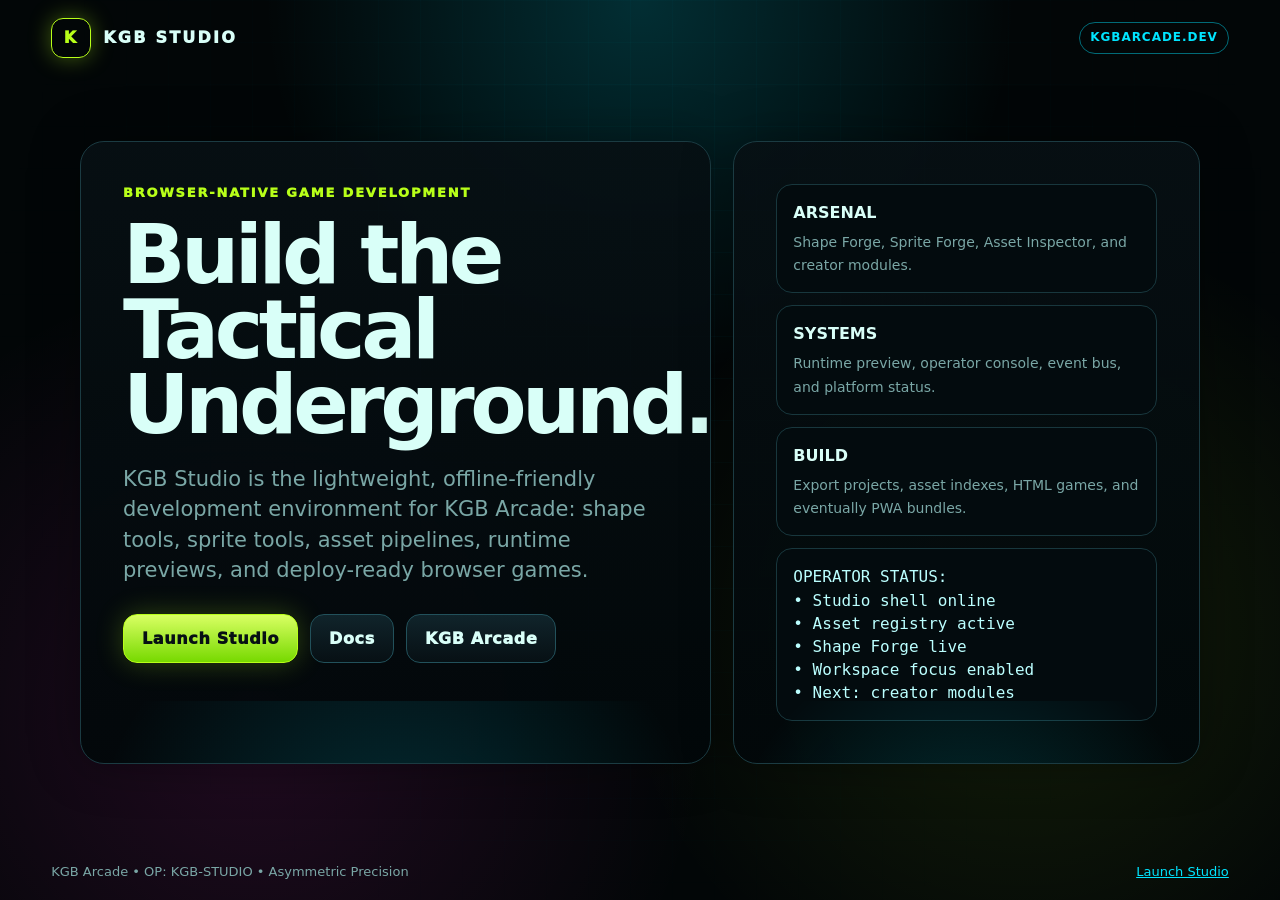
==== commit a2874779: "Add files via upload" ====
--- a/index.html
+++ b/index.html
@@ -2,94 +2,133 @@
 <html lang="en">
 <head>
 <meta charset="utf-8">
-<meta name="viewport" content="width=device-width,initial-scale=1">
-<title>KGB Studio v0.4 - Asset Library + Adapters</title>
+<meta name="viewport" content="width=device-width,initial-scale=1,viewport-fit=cover">
+<title>KGB Studio — Browser-Native Arcade Development</title>
+<meta name="description" content="KGB Studio is a browser-native game development environment for KGB Arcade.">
 <style>
-:root{--bg:#020607;--panel:#071014;--panel2:#0b171c;--line:#1b3b42;--text:#d9fff8;--muted:#7aa7a6;--green:#b8ff19;--cyan:#00e5ff;--mag:#ff2bd6;--orange:#ff8a00}
-*{box-sizing:border-box}html,body{height:100%;margin:0;background:radial-gradient(circle at 50% 0%,#102124,#020607 45%,#000);color:var(--text);font:14px system-ui,Segoe UI,Arial;overflow:hidden}
-button,input,textarea,select{font:inherit}button{border:1px solid #22515b;background:#071014;color:var(--text);border-radius:12px;padding:8px 10px;font-weight:800;cursor:pointer}button:hover{border-color:var(--cyan)}button.active{border-color:var(--green);color:var(--green)}button.primary{background:linear-gradient(#d9ff63,#77d900);color:#071014;border-color:var(--green)}button.hot{border-color:var(--mag)}input,textarea,select{width:100%;background:#02080a;color:var(--text);border:1px solid #21464e;border-radius:12px;padding:9px}textarea{min-height:110px;font-family:monospace}label{display:block;margin:10px 0 5px;color:var(--muted);font-size:12px;font-weight:900;text-transform:uppercase;letter-spacing:.08em}
-.app{height:100%;display:grid;grid-template-rows:58px 54px 1fr}.top,.nav{display:flex;gap:8px;align-items:center;padding:8px 12px;border-bottom:1px solid var(--line);background:rgba(2,6,7,.92);overflow:auto}.brand{font-weight:1000;letter-spacing:.12em;white-space:nowrap}.pill{border:1px solid var(--green);color:var(--green);border-radius:99px;padding:2px 7px;font-size:11px}.status{margin-left:auto;color:var(--muted);white-space:nowrap}.shell{min-height:0;display:grid;grid-template-columns:310px 1fr 320px}.left,.right{min-height:0;overflow:auto;background:rgba(7,16,20,.88);padding:12px;border-right:1px solid var(--line)}.right{border-right:0;border-left:1px solid var(--line)}.center{min-width:0;min-height:0;display:grid;grid-template-rows:54px 1fr}.bar{display:flex;align-items:center;justify-content:space-between;gap:8px;padding:9px 12px;border-bottom:1px solid var(--line);background:#02080a}.work{min-height:0;overflow:auto;padding:14px}.card{background:linear-gradient(#0b171c,#040a0c);border:1px solid #1a3c43;border-radius:16px;padding:14px;margin-bottom:12px}.row{display:flex;gap:8px;align-items:center;flex-wrap:wrap}.grid{display:grid;grid-template-columns:1fr 1fr;gap:12px}.grid3{display:grid;grid-template-columns:repeat(3,1fr);gap:10px}.muted{color:var(--muted)}.treeHead{display:flex;justify-content:space-between;align-items:center;color:var(--green);font-weight:1000;border-bottom:1px solid #18373d;margin-top:10px;padding:7px 0}.treeItem{display:flex;justify-content:space-between;align-items:center;gap:8px;border:1px solid #18373d;border-radius:12px;background:#030b0e;margin:7px 0;padding:8px}.treeItem b{font-size:12px}.treeItem span{font-size:11px;color:var(--muted)}pre{white-space:pre-wrap;max-height:260px;overflow:auto;background:#02080a;border:1px solid #18373d;border-radius:12px;padding:10px;color:#bff}.stage{display:grid;place-items:center;min-height:520px;border:1px solid #18373d;border-radius:18px;background:#000;overflow:hidden}canvas{max-width:100%;height:auto;touch-action:none}.sprite{display:grid;grid-template-columns:1fr 260px;gap:12px}.tools{display:grid;grid-template-columns:1fr 1fr;gap:8px}.moduleCard{border:1px solid #21464e;border-radius:14px;padding:12px;background:#030b0e}.badge{background:var(--green);color:#071014;border-radius:99px;padding:2px 7px;font-size:11px;font-weight:1000}.modalBg{position:fixed;inset:0;display:none;place-items:center;background:rgba(0,0,0,.72);z-index:9;padding:18px}.modalBg.show{display:grid}.modal{max-width:880px;width:100%;max-height:88vh;overflow:auto;background:#061014;border:1px solid var(--cyan);border-radius:18px;padding:16px}
-@media(max-width:900px){.shell{grid-template-columns:1fr;grid-template-rows:auto 1fr auto}.left,.right{max-height:28vh;border:0;border-bottom:1px solid var(--line)}.right{border-top:1px solid var(--line)}.grid,.grid3,.sprite{grid-template-columns:1fr}.status{display:none}.stage{min-height:48vh}}
+:root{
+  --bg:#020607; --panel:#071014; --line:#1b3b42; --text:#d9fff8;
+  --muted:#7aa7a6; --green:#b8ff19; --cyan:#00e5ff; --mag:#ff2bd6;
+}
+*{box-sizing:border-box}
+html,body{
+  margin:0; min-height:100%;
+  background:
+    radial-gradient(circle at 50% 0%,rgba(0,229,255,.18),transparent 34%),
+    radial-gradient(circle at 20% 80%,rgba(255,43,214,.12),transparent 36%),
+    radial-gradient(circle at 80% 70%,rgba(184,255,25,.10),transparent 34%),
+    #020607;
+  color:var(--text);
+  font:16px/1.45 system-ui,-apple-system,Segoe UI,Roboto,Arial,sans-serif;
+}
+body:before{
+  content:""; position:fixed; inset:0; pointer-events:none;
+  background:
+    linear-gradient(rgba(0,229,255,.035) 1px,transparent 1px),
+    linear-gradient(90deg,rgba(0,229,255,.035) 1px,transparent 1px);
+  background-size:42px 42px;
+  mask-image:radial-gradient(circle at 50% 35%,#000 0%,transparent 78%);
+}
+.wrap{min-height:100vh;display:grid;grid-template-rows:auto 1fr auto}
+header,footer{
+  display:flex;align-items:center;justify-content:space-between;gap:16px;
+  padding:18px clamp(18px,4vw,56px);
+}
+.brand{display:flex;align-items:center;gap:12px;font-weight:1000;letter-spacing:.14em}
+.logo{
+  width:40px;height:40px;border:1px solid var(--green);border-radius:12px;
+  display:grid;place-items:center;color:var(--green);
+  box-shadow:0 0 22px rgba(184,255,25,.35);
+}
+.badge{
+  border:1px solid rgba(0,229,255,.45);color:var(--cyan);border-radius:999px;
+  padding:6px 10px;font-size:12px;font-weight:900;letter-spacing:.08em;text-transform:uppercase;
+}
+main{display:grid;place-items:center;padding:28px clamp(18px,4vw,56px) 44px}
+.hero{width:min(1120px,100%);display:grid;grid-template-columns:1.15fr .85fr;gap:22px;align-items:stretch}
+.panel{
+  border:1px solid var(--line);
+  background:linear-gradient(180deg,rgba(7,16,20,.92),rgba(2,8,10,.94));
+  border-radius:24px;box-shadow:0 0 50px rgba(0,0,0,.35);
+  padding:clamp(22px,4vw,42px);position:relative;overflow:hidden;
+}
+.panel:after{
+  content:"";position:absolute;inset:auto -20% -45% -20%;height:55%;
+  background:radial-gradient(circle,rgba(0,229,255,.18),transparent 65%);
+  pointer-events:none;
+}
+.eyebrow{color:var(--green);font-weight:1000;letter-spacing:.14em;text-transform:uppercase;font-size:13px}
+h1{margin:14px 0 14px;font-size:clamp(42px,7vw,82px);line-height:.92;letter-spacing:-.055em}
+.sub{color:var(--muted);max-width:760px;font-size:clamp(17px,2vw,21px)}
+.actions{display:flex;flex-wrap:wrap;gap:12px;margin-top:28px}
+.btn{
+  display:inline-flex;align-items:center;justify-content:center;min-height:48px;
+  padding:12px 18px;border-radius:14px;text-decoration:none;font-weight:1000;
+  letter-spacing:.04em;border:1px solid #22515b;color:var(--text);
+  background:linear-gradient(#10242b,#071014);
+}
+.btn.primary{
+  color:#071014;border-color:var(--green);
+  background:linear-gradient(180deg,#d9ff63,#77d900);
+  box-shadow:0 0 28px rgba(184,255,25,.24);
+}
+.btn:hover{border-color:var(--cyan);box-shadow:0 0 20px rgba(0,229,255,.25)}
+.grid{display:grid;gap:12px}
+.card{border:1px solid #18373d;background:#030b0e;border-radius:16px;padding:16px}
+.card b{display:block;margin-bottom:6px;color:var(--text)}
+.card span{color:var(--muted);font-size:14px}
+.console{font-family:ui-monospace,SFMono-Regular,Menlo,Consolas,monospace;color:#bff;white-space:pre-wrap}
+footer{color:var(--muted);font-size:13px}
+footer a{color:var(--cyan)}
+@media(max-width:860px){
+  .hero{grid-template-columns:1fr}
+  header,footer{align-items:flex-start;flex-direction:column}
+}
 </style>
 </head>
 <body>
-<div class="app">
-<header class="top"><div class="brand">KGB STUDIO <span class="pill">v0.4</span></div><button id="newBtn">New</button><button id="saveBtn">Save JSON</button><button id="loadBtn">Load JSON</button><input id="loadInput" type="file" accept=".json" hidden><button id="exportBtn">Export</button><button id="helpBtn">Help</button><div id="status" class="status">Ready.</div></header>
-<nav id="nav" class="nav"></nav>
-<section class="shell">
-<aside class="left"><div class="card"><h3>Project Explorer</h3><label>Project Name</label><input id="projectName"><label>Filter Assets</label><input id="filter" placeholder="Search..."><div id="explorer"></div></div></aside>
-<main class="center"><div class="bar"><div><b id="title"></b><div id="subtitle" class="muted"></div></div><div id="actions" class="row"></div></div><div id="work" class="work"></div></main>
-<aside class="right"><div class="card"><h3>Properties</h3><div id="props" class="muted">No asset selected.</div></div><div class="card"><h3>Event Log</h3><pre id="log"></pre></div></aside>
-</section>
+<div class="wrap">
+<header>
+  <div class="brand"><div class="logo">K</div><div>KGB STUDIO</div></div>
+  <div class="badge">kgbarcade.dev</div>
+</header>
+
+<main>
+  <section class="hero">
+    <div class="panel">
+      <div class="eyebrow">Browser-native game development</div>
+      <h1>Build the Tactical Underground.</h1>
+      <p class="sub">
+        KGB Studio is the lightweight, offline-friendly development environment for KGB Arcade:
+        shape tools, sprite tools, asset pipelines, runtime previews, and deploy-ready browser games.
+      </p>
+      <div class="actions">
+        <a class="btn primary" href="./studio/">Launch Studio</a>
+        <a class="btn" href="./docs/">Docs</a>
+        <a class="btn" href="https://kgbarcade.com" rel="noopener">KGB Arcade</a>
+      </div>
+    </div>
+
+    <div class="panel">
+      <div class="grid">
+        <div class="card"><b>ARSENAL</b><span>Shape Forge, Sprite Forge, Asset Inspector, and creator modules.</span></div>
+        <div class="card"><b>SYSTEMS</b><span>Runtime preview, operator console, event bus, and platform status.</span></div>
+        <div class="card"><b>BUILD</b><span>Export projects, asset indexes, HTML games, and eventually PWA bundles.</span></div>
+        <div class="card console">OPERATOR STATUS:
+• Studio shell online
+• Asset registry active
+• Shape Forge live
+• Workspace focus enabled
+• Next: creator modules</div>
+      </div>
+    </div>
+  </section>
+</main>
+
+<footer>
+  <div>KGB Arcade • OP: KGB-STUDIO • Asymmetric Precision</div>
+  <div><a href="./studio/">Launch Studio</a></div>
+</footer>
 </div>
-<div id="modalBg" class="modalBg"><div class="modal"><div class="row" style="justify-content:space-between"><h2 id="modalTitle">Help</h2><button id="closeModal">Close</button></div><div id="modalBody"></div></div></div>
-
-<script>
-const $=s=>document.querySelector(s), $$=s=>[...document.querySelectorAll(s)];
-const uid=p=>p+"_"+Date.now().toString(36)+"_"+Math.random().toString(36).slice(2,7);
-function esc(s){return String(s??"").replace(/[&<>"']/g,c=>({"&":"&amp;","<":"&lt;",">":"&gt;","\"":"&quot;","'":"&#39;"}[c]||c))}
-function safe(s){return String(s||"kgb_project").toLowerCase().replace(/[^a-z0-9]+/g,"_").replace(/^_|_$/g,"")}
-function dl(n,t,m="text/plain"){const b=new Blob([t],{type:m}),a=document.createElement("a");a.href=URL.createObjectURL(b);a.download=n;a.click();URL.revokeObjectURL(a.href)}
-function project(name="Untitled KGB Game"){const now=new Date().toISOString();return{meta:{name,created:now,updated:now,studioVersion:"0.4"},mission:{note:""},assets:{sprites:[],animations:[],shapes:[],particles:[],sounds:[],palettes:[],tiles:[],maps:[],misc:[]},settings:{theme:"kgb-neon",target:"web-pwa"}}}
-function norm(p){let b=project(p?.meta?.name);return{...b,...p,meta:{...b.meta,...(p.meta||{})},assets:{...b.assets,...(p.assets||{})},settings:{...b.settings,...(p.settings||{})}}}
-
-const Studio={
- modules:new Map(), adapters:new Map(), state:{project:project(),selection:null},
- log(m){$("#log").textContent="["+new Date().toLocaleTimeString()+"] "+m+"\n"+$("#log").textContent;$("#status").textContent=m},
- register(m){this.modules.set(m.id,m)},
- installAdapter(a){this.adapters.set(a.id,a);this.register(a.toModule())},
- open(id,opt={}){const m=this.modules.get(id);if(!m)return this.log("Missing module "+id);$("#title").textContent=m.title;$("#subtitle").textContent=m.description||"";$("#work").innerHTML="";$("#actions").innerHTML="";$("#props").innerHTML="";m.render?.($("#work"),this,opt);m.actions?.($("#actions"),this,opt);m.properties?.($("#props"),this,opt);$$("[data-section]").forEach(b=>b.classList.toggle("active",b.dataset.section===m.section));this.log("Opened "+m.title)},
- sync(){this.state.project.meta.name=$("#projectName").value.trim()||"Untitled KGB Game";this.state.project.meta.updated=new Date().toISOString()},
- exportProject(){this.sync();return JSON.stringify(this.state.project,null,2)},
- hydrate(p){this.state.project=norm(p);$("#projectName").value=this.state.project.meta.name;renderExplorer();this.renderProps();this.log("Project loaded")},
- addAsset(type,a){a.id ||= uid(type);a.created ||= new Date().toISOString();a.updated=new Date().toISOString();this.state.project.assets[type].push(a);renderExplorer();this.log("Saved "+type.slice(0,-1)+": "+a.name);return a},
- find(type,id){return(this.state.project.assets[type]||[]).find(a=>a.id===id)},
- updateAsset(type,id,patch){let a=this.find(type,id);if(!a)return;Object.assign(a,patch,{id,updated:new Date().toISOString()});renderExplorer();this.renderProps();this.log("Updated "+(a.name||id))},
- deleteAsset(type,id){let arr=this.state.project.assets[type]||[],i=arr.findIndex(a=>a.id===id);if(i<0)return;let a=arr.splice(i,1)[0];this.state.selection=null;renderExplorer();this.renderProps();this.log("Deleted "+(a.name||id))},
- duplicateAsset(type,id){let a=this.find(type,id);if(!a)return;let c=JSON.parse(JSON.stringify(a));c.id=uid(type);c.name=(c.name||"Asset")+" Copy";this.state.project.assets[type].push(c);renderExplorer();this.log("Duplicated "+a.name)},
- selectAsset(type,id){let a=this.find(type,id);if(!a)return;this.state.selection={type,id};this.renderProps();let adapter=[...this.adapters.values()].find(ad=>ad.canOpen?.(a));if(adapter)this.open(adapter.moduleId,{asset:a});else this.log("Selected "+a.name)},
- renderProps(){let s=this.state.selection,p=$("#props");if(!s){p.innerHTML='<div class="muted">No asset selected.</div>';return}let a=this.find(s.type,s.id);if(!a){p.textContent="Missing asset";return}p.innerHTML='<label>Name</label><input id="pname" value="'+esc(a.name)+'"><label>Bucket</label><input disabled value="'+esc(s.type)+'"><label>Kind</label><input disabled value="'+esc(a.kind)+'"><div class="row"><button class="primary" id="applyP">Apply</button><button id="dupeP">Duplicate</button><button class="hot" id="delP">Delete</button></div><label>Raw Asset JSON</label><textarea id="pjson">'+esc(JSON.stringify(a,null,2))+'</textarea>';$("#applyP").onclick=()=>{try{let raw=JSON.parse($("#pjson").value);raw.name=$("#pname").value;this.updateAsset(s.type,s.id,raw)}catch(e){alert(e.message)}};$("#dupeP").onclick=()=>this.duplicateAsset(s.type,s.id);$("#delP").onclick=()=>{if(confirm("Delete asset?"))this.deleteAsset(s.type,s.id)}}
-};
-
-const sections={MISSION:[["mission.brief","Brief"],["mission.project","Project JSON"]],ASSETS:[["asset.library","Asset Library"],["asset.spriteforge","Sprite Forge"],["asset.adapters","Module Adapters"]],SYSTEMS:[["system.runtime","Runtime Preview"],["system.taio","TAIO"]],BUILD:[["build.export","Export"],["build.validate","Validate"]],DEPLOY:[["deploy.notes","Deploy Notes"]]};
-function renderNav(){let n=$("#nav");n.innerHTML="";Object.keys(sections).forEach(sec=>{let b=document.createElement("button");b.textContent=sec;b.dataset.section=sec;b.onclick=()=>Studio.open(sections[sec][0][0]);n.appendChild(b)})}
-function renderExplorer(){let q=($("#filter")?.value||"").toLowerCase(),p=Studio.state.project,root=$("#explorer");let h='<div class="treeHead"><span>MISSION</span><button data-open="mission.brief">Open</button></div><div class="treeItem"><div><b>'+esc(p.meta.name)+'</b><br><span>'+esc(p.settings.target)+'</span></div><button data-open="mission.project">JSON</button></div>';["sprites","animations","shapes","particles","sounds","palettes","tiles","maps"].forEach(type=>{let arr=(p.assets[type]||[]).filter(a=>!q||(a.name||"").toLowerCase().includes(q)||(a.kind||"").toLowerCase().includes(q));h+='<div class="treeHead"><span>'+type.toUpperCase()+'</span><button data-open="'+(type==="sprites"?"asset.spriteforge":"asset.adapters")+'">+</button></div>';h+=arr.length?arr.map(a=>'<div class="treeItem"><div><b>'+esc(a.name||a.id)+'</b><br><span>'+esc(a.kind||"asset")+'</span></div><button data-type="'+type+'" data-id="'+a.id+'">Open</button></div>').join(""):'<div class="muted">No '+type+'.</div>'});root.innerHTML=h;root.querySelectorAll("[data-open]").forEach(b=>b.onclick=()=>Studio.open(b.dataset.open));root.querySelectorAll("[data-id]").forEach(b=>b.onclick=()=>Studio.selectAsset(b.dataset.type,b.dataset.id))}
-
-function createToolAdapter(o){return{...o,toModule(){return{id:o.moduleId,section:o.section,title:o.title,description:o.description,render:(r,s,opt)=>o.render(r,s,opt),actions:(r,s,opt)=>{r.innerHTML='<button id="adSave">Save Asset</button><button id="adExport">Export</button>';$("#adSave").onclick=()=>o.save?.(s,opt);$("#adExport").onclick=()=>o.exportAsset?.(s,opt)},properties:(p,s,opt)=>{p.innerHTML=opt?.asset?'<div class="muted">Opened: '+esc(opt.asset.name)+'</div>':'<div class="muted">'+esc(o.title)+' adapter active.</div>'}}}}}
-
-const SpriteForge={canvas:null,ctx:null,objects:[],selectedId:null,tool:"select",isDown:false,draft:null,start:null,currentAsset:null,style:{fill:"#ff8a00",stroke:"#b8ff19",weight:4,glow:12},
- init(asset){this.canvas=$("#spriteCanvas");this.ctx=this.canvas.getContext("2d");this.objects=asset?.objects?JSON.parse(JSON.stringify(asset.objects)):[];this.currentAsset=asset||null;this.selectedId=null;this.render();this.canvas.onpointerdown=e=>this.down(e);this.canvas.onpointermove=e=>this.move(e);this.canvas.onpointerup=e=>this.up(e);this.canvas.onpointercancel=e=>this.up(e)},
- pos(e){let r=this.canvas.getBoundingClientRect();return{x:(e.clientX-r.left)*this.canvas.width/r.width,y:(e.clientY-r.top)*this.canvas.height/r.height}},
- down(e){this.canvas.setPointerCapture(e.pointerId);this.isDown=true;let p=this.pos(e);this.start=p;if(this.tool==="select"){let hit=this.hit(p.x,p.y);this.selectedId=hit?.id||null;this.draft=hit?{x:p.x,y:p.y,ox:hit.x,oy:hit.y,pts:hit.points?JSON.parse(JSON.stringify(hit.points)):null}:null;this.render();return}if(this.tool==="pen"){this.draft={type:"path",points:[p],style:{...this.style},id:uid("obj")};return}this.draft={type:this.tool,x:p.x,y:p.y,w:1,h:1,style:{...this.style},id:uid("obj")}},
- move(e){if(!this.isDown)return;let p=this.pos(e);if(this.tool==="select"&&this.selectedId&&this.draft){let o=this.objects.find(x=>x.id===this.selectedId);if(o){if(o.points&&this.draft.pts){let dx=p.x-this.draft.x,dy=p.y-this.draft.y;o.points=this.draft.pts.map(pt=>({x:pt.x+dx,y:pt.y+dy}))}else{o.x=this.draft.ox+(p.x-this.draft.x);o.y=this.draft.oy+(p.y-this.draft.y)}this.render()}return}if(this.tool==="pen"&&this.draft){this.draft.points.push(p);this.render();this.draw(this.draft);return}if(this.draft){this.draft.w=p.x-this.start.x;this.draft.h=p.y-this.start.y;this.render();this.draw(this.draft)}},
- up(){if(!this.isDown)return;this.isDown=false;if(this.draft&&this.tool!=="select"){this.objects.push(this.draft);this.selectedId=this.draft.id;this.draft=null;this.render()}},
- bounds(o){if(o.type==="path"){let xs=o.points.map(p=>p.x),ys=o.points.map(p=>p.y);return{x:Math.min(...xs)-10,y:Math.min(...ys)-10,w:Math.max(...xs)-Math.min(...xs)+20,h:Math.max(...ys)-Math.min(...ys)+20}}return{x:Math.min(o.x,o.x+o.w),y:Math.min(o.y,o.y+o.h),w:Math.abs(o.w),h:Math.abs(o.h)}},
- hit(x,y){for(let i=this.objects.length-1;i>=0;i--){let b=this.bounds(this.objects[i]);if(x>=b.x&&x<=b.x+b.w&&y>=b.y&&y<=b.y+b.h)return this.objects[i]}return null},
- selected(){return this.objects.find(o=>o.id===this.selectedId)},
- render(){let c=this.canvas,ctx=this.ctx;if(!ctx)return;ctx.clearRect(0,0,c.width,c.height);let bg=ctx.createRadialGradient(256,256,20,256,256,420);bg.addColorStop(0,"#092126");bg.addColorStop(1,"#000");ctx.fillStyle=bg;ctx.fillRect(0,0,c.width,c.height);ctx.strokeStyle="#00e5ff22";for(let x=0;x<c.width;x+=32){ctx.beginPath();ctx.moveTo(x,0);ctx.lineTo(x,c.height);ctx.stroke()}for(let y=0;y<c.height;y+=32){ctx.beginPath();ctx.moveTo(0,y);ctx.lineTo(c.width,y);ctx.stroke()}this.objects.forEach(o=>this.draw(o));let s=this.selected();if(s){let b=this.bounds(s);ctx.save();ctx.setLineDash([8,6]);ctx.strokeStyle="#fff";ctx.strokeRect(b.x-6,b.y-6,b.w+12,b.h+12);ctx.restore()}},
- draw(o){let ctx=this.ctx,s=o.style||this.style;ctx.save();ctx.shadowColor=s.stroke;ctx.shadowBlur=s.glow;ctx.lineWidth=s.weight;ctx.strokeStyle=s.stroke;ctx.fillStyle=s.fill;ctx.beginPath();if(o.type==="rect")ctx.rect(o.x,o.y,o.w,o.h);if(o.type==="ellipse")ctx.ellipse(o.x+o.w/2,o.y+o.h/2,Math.abs(o.w/2),Math.abs(o.h/2),0,0,Math.PI*2);if(o.type==="triangle"){ctx.moveTo(o.x+o.w/2,o.y);ctx.lineTo(o.x+o.w,o.y+o.h);ctx.lineTo(o.x,o.y+o.h);ctx.closePath()}if(o.type==="path"){ctx.moveTo(o.points[0].x,o.points[0].y);for(let i=1;i<o.points.length;i++)ctx.lineTo(o.points[i].x,o.points[i].y)}if(o.type!=="path")ctx.fill();ctx.stroke();ctx.restore()},
- payload(){return{name:$("#sfName")?.value||"Procedural Sprite",kind:"procedural-canvas-sprite",adapter:"sprite-forge",objects:JSON.parse(JSON.stringify(this.objects)),drawFunction:this.exportJS()}},
- exportJS(){return "function drawKGBSprite(ctx){\n  const objects="+JSON.stringify(this.objects,null,2)+";\n  // draw objects here\n}"},
- del(){if(!this.selectedId)return;this.objects=this.objects.filter(o=>o.id!==this.selectedId);this.selectedId=null;this.render()},dupe(){let o=this.selected();if(!o)return;let n=JSON.parse(JSON.stringify(o));n.id=uid("obj");if(n.points)n.points=n.points.map(p=>({x:p.x+18,y:p.y+18}));else{n.x+=18;n.y+=18}this.objects.push(n);this.selectedId=n.id;this.render()},clear(){if(confirm("Clear?")){this.objects=[];this.selectedId=null;this.render()}}
-};
-
-Studio.register({id:"mission.brief",section:"MISSION",title:"Mission Brief",description:"Project command surface",render(r){r.innerHTML='<div class="card"><h3>KGB Studio v0.4</h3><p class="muted">Phase A is now underway: Asset Library, Project Explorer, and Module Adapter wrappers. This is the LEGO layer that lets us promote tools into Studio one by one without rewriting them.</p><div class="grid3"><div class="card"><h4>Asset Library</h4><p>Shared buckets for sprites, animations, shapes, particles, sounds, palettes, tiles, maps.</p></div><div class="card"><h4>Project Explorer</h4><p>Click an asset and Studio opens the right module.</p></div><div class="card"><h4>Adapters</h4><p>Standalone tools become Studio modules through wrappers.</p></div></div></div>'}});
-Studio.register({id:"mission.project",section:"MISSION",title:"Project JSON",description:"Live project object",render(r){r.innerHTML='<div class="card"><h3>Project JSON</h3><button id="refresh">Refresh</button><pre id="json"></pre></div>';$("#refresh").onclick=()=>$("#json").textContent=Studio.exportProject();$("#refresh").click()}});
-Studio.register({id:"asset.library",section:"ASSETS",title:"Asset Library",description:"Manage project assets",render(r){r.innerHTML='<div class="card"><h3>Asset Library</h3><p class="muted">Use the Project Explorer on the left. Select assets to open/edit/delete/duplicate. Asset counts:</p><div class="grid3">'+Object.entries(Studio.state.project.assets).map(([k,v])=>'<div class="card"><h4>'+k+'</h4><p>'+v.length+'</p></div>').join("")+'</div></div>'}});
-Studio.register({id:"asset.adapters",section:"ASSETS",title:"Module Adapters",description:"Promoted tool registry",render(r){r.innerHTML='<div class="card"><h3>Adapter Registry</h3><p class="muted">Adapters are our wrappers. Each one defines render, save, load/open, export, and asset compatibility.</p><div class="grid">'+[...Studio.adapters.values()].map(a=>'<div class="moduleCard"><div class="row" style="justify-content:space-between"><h4>'+esc(a.title)+'</h4><span class="badge">INSTALLED</span></div><p>'+esc(a.description)+'</p><button data-open="'+a.moduleId+'">Open</button></div>').join("")+'<div class="moduleCard"><h4>Next</h4><p>TAIO, Particle Forge, Sound Forge, Palette Forge, Tile Forge, GIF Forge, Asset Slicer, PWA Tester, ZIP Tool.</p></div></div></div>';r.querySelectorAll("[data-open]").forEach(b=>b.onclick=()=>Studio.open(b.dataset.open))}});
-
-Studio.installAdapter(createToolAdapter({id:"sprite-forge",moduleId:"asset.spriteforge",section:"ASSETS",title:"Sprite Forge",description:"Promoted procedural canvas sprite tool",canOpen:a=>a.adapter==="sprite-forge"||a.kind==="procedural-canvas-sprite",
-render(r,s,opt){let a=opt?.asset;r.innerHTML='<div class="sprite"><div class="card"><h3>Canvas</h3><div class="stage"><canvas id="spriteCanvas" width="512" height="512"></canvas></div></div><div class="card"><h3>Tools</h3><div class="tools"><button data-tool="select" class="active">Select</button><button data-tool="pen">Pen</button><button data-tool="rect">Rect</button><button data-tool="ellipse">Ellipse</button><button data-tool="triangle">Triangle</button><button id="del">Delete</button><button id="dupe">Duplicate</button><button id="clear" class="hot">Clear</button></div><label>Fill</label><input id="fill" type="color" value="#ff8a00"><label>Stroke</label><input id="stroke" type="color" value="#b8ff19"><label>Weight</label><input id="weight" type="range" min="1" max="24" value="4"><label>Glow</label><input id="glow" type="range" min="0" max="50" value="12"><label>Sprite Name</label><input id="sfName" value="'+esc(a?.name||"New Procedural Sprite")+'"><div class="row"><button class="primary" id="saveSprite">'+(a?"Update":"Save")+' Asset</button><button id="exportJS">Export JS</button></div></div></div><div class="card"><h3>Export</h3><pre id="spriteOut"></pre></div>';SpriteForge.init(a);$$("[data-tool]").forEach(b=>b.onclick=()=>{$$("[data-tool]").forEach(x=>x.classList.remove("active"));b.classList.add("active");SpriteForge.tool=b.dataset.tool});["fill","stroke","weight","glow"].forEach(id=>$("#"+id).oninput=()=>{SpriteForge.style={fill:$("#fill").value,stroke:$("#stroke").value,weight:+$("#weight").value,glow:+$("#glow").value};let o=SpriteForge.selected();if(o){o.style={...SpriteForge.style};SpriteForge.render()}});$("#del").onclick=()=>SpriteForge.del();$("#dupe").onclick=()=>SpriteForge.dupe();$("#clear").onclick=()=>SpriteForge.clear();$("#saveSprite").onclick=()=>{let payload=SpriteForge.payload();if(a?.id)Studio.updateAsset("sprites",a.id,payload);else Studio.addAsset("sprites",payload)};$("#exportJS").onclick=()=>$("#spriteOut").textContent=SpriteForge.exportJS()},
-save(){let p=SpriteForge.payload();if(SpriteForge.currentAsset?.id)Studio.updateAsset("sprites",SpriteForge.currentAsset.id,p);else Studio.addAsset("sprites",p)},exportAsset(){$("#spriteOut").textContent=SpriteForge.exportJS()}}));
-
-Studio.register({id:"system.runtime",section:"SYSTEMS",title:"Runtime Preview",description:"Preview saved sprite asset",render(r){r.innerHTML='<div class="card"><h3>Runtime Preview</h3><div class="stage"><canvas id="run" width="720" height="420"></canvas></div></div>';let c=$("#run"),ctx=c.getContext("2d");function loop(t){ctx.clearRect(0,0,c.width,c.height);ctx.fillStyle="#000";ctx.fillRect(0,0,c.width,c.height);ctx.strokeStyle="#00e5ff33";for(let x=0;x<c.width;x+=40){ctx.beginPath();ctx.moveTo(x,0);ctx.lineTo(x,c.height);ctx.stroke()}let spr=Studio.state.project.assets.sprites.at(-1);if(spr?.objects){ctx.save();ctx.translate(100+Math.sin(t/600)*30,0);let old=SpriteForge.ctx;SpriteForge.ctx=ctx;spr.objects.forEach(o=>SpriteForge.draw(o));SpriteForge.ctx=old;ctx.restore()}else{ctx.fillStyle="#b8ff19";ctx.fillText("Save a sprite asset first.",30,40)}requestAnimationFrame(loop)}loop(0)}});
-Studio.register({id:"system.taio",section:"SYSTEMS",title:"TAIO",description:"Placeholder adapter",render(r){r.innerHTML='<div class="card"><h3>TAIO Placeholder</h3><textarea id="tin"></textarea><button onclick="tout.textContent=btoa(unescape(encodeURIComponent(tin.value)))">Base64</button><pre id="tout"></pre></div>'}});
-Studio.register({id:"build.export",section:"BUILD",title:"Export Center",description:"Export project and assets",render(r){r.innerHTML='<div class="card"><h3>Export</h3><button class="primary" id="dlp">Download Project JSON</button><button id="dla">Download Asset Index</button><pre>v0.4 exports project JSON and asset index.</pre></div>';$("#dlp").onclick=()=>dl(safe(Studio.state.project.meta.name)+".kgbproject.json",Studio.exportProject(),"application/json");$("#dla").onclick=()=>dl(safe(Studio.state.project.meta.name)+"_assets.json",JSON.stringify(Studio.state.project.assets,null,2),"application/json")}});
-Studio.register({id:"build.validate",section:"BUILD",title:"Validator",description:"Check project",render(r){r.innerHTML='<div class="card"><h3>Validator</h3><button id="val">Run</button><pre id="vout"></pre></div>';$("#val").onclick=()=>$("#vout").textContent=Object.entries(Studio.state.project.assets).map(([k,v])=>k+": "+v.length).join("\n")}});
-Studio.register({id:"deploy.notes",section:"DEPLOY",title:"Deploy Notes",description:"Repo and domain notes",render(r){r.innerHTML='<div class="card"><h3>Deploy Notes</h3><pre>Use kgbarcade.dev for KGB Studio.\nKeep repo private while prototyping.\nFor now, put this file at repo root as index.html.</pre></div>'}});
-
-function boot(){renderNav();$("#projectName").value=Studio.state.project.meta.name;renderExplorer();$("#filter").oninput=renderExplorer;$("#projectName").oninput=()=>{Studio.sync();renderExplorer()};$("#newBtn").onclick=()=>{if(confirm("New project?"))Studio.hydrate(project())};$("#saveBtn").onclick=()=>dl(safe($("#projectName").value)+".kgbproject.json",Studio.exportProject(),"application/json");$("#loadBtn").onclick=()=>$("#loadInput").click();$("#loadInput").onchange=async e=>{let f=e.target.files[0];if(!f)return;try{Studio.hydrate(JSON.parse(await f.text()));Studio.open("mission.brief")}catch(err){alert(err.message)}};$("#exportBtn").onclick=()=>Studio.open("build.export");$("#helpBtn").onclick=()=>{$("#modalTitle").textContent="KGB Studio v0.4 Help";$("#modalBody").innerHTML="<p><b>Phase A is Asset Library + Project Explorer + Adapters.</b></p><p>The left side is now the game-aware Project Explorer. Assets know which adapter opens them. The adapter pattern is our wrapper system for promoting standalone tools into Studio modules.</p><p><b>Repo path:</b> save this as <code>index.html</code> at the repo root for now. Later we split it into <code>src/core</code>, <code>src/modules</code>, and <code>src/ui</code>.</p>";$("#modalBg").classList.add("show")};$("#closeModal").onclick=()=>$("#modalBg").classList.remove("show");$("#modalBg").onclick=e=>{if(e.target.id==="modalBg")$("#modalBg").classList.remove("show")};Studio.open("mission.brief");Studio.log("KGB Studio v0.4 online")}
-document.addEventListener("DOMContentLoaded",boot);
-</script>
 </body>
-</html>+</html>
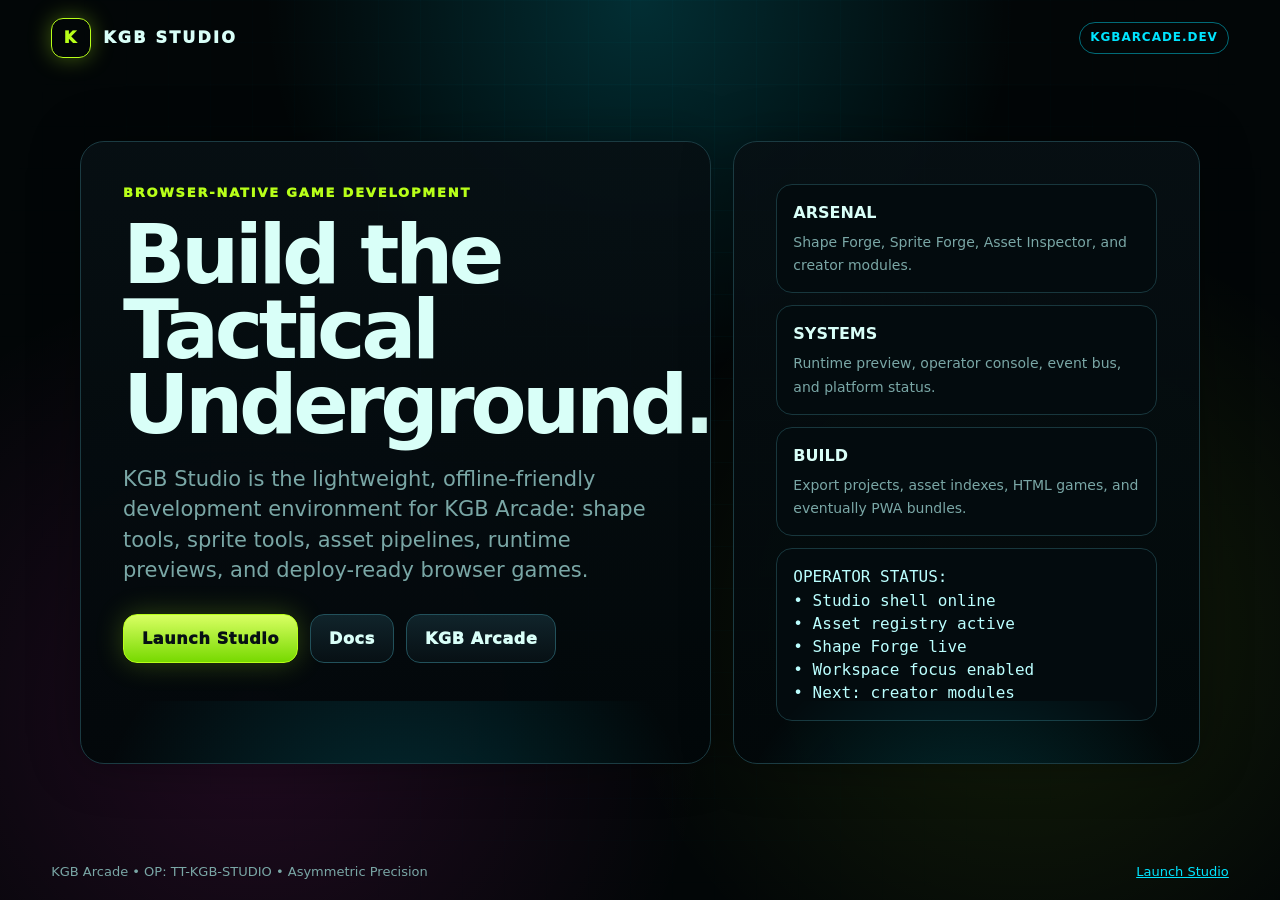
==== commit a3dbebc9: "Update index.html Add KGB Studio landing page  - Added public kgbarcade.dev landing page - Moved " ====
--- a/index.html
+++ b/index.html
@@ -126,7 +126,7 @@
 </main>
 
 <footer>
-  <div>KGB Arcade • OP: KGB-STUDIO • Asymmetric Precision</div>
+  <div>KGB Arcade • OP: TT-KGB-STUDIO • Asymmetric Precision</div>
   <div><a href="./studio/">Launch Studio</a></div>
 </footer>
 </div>
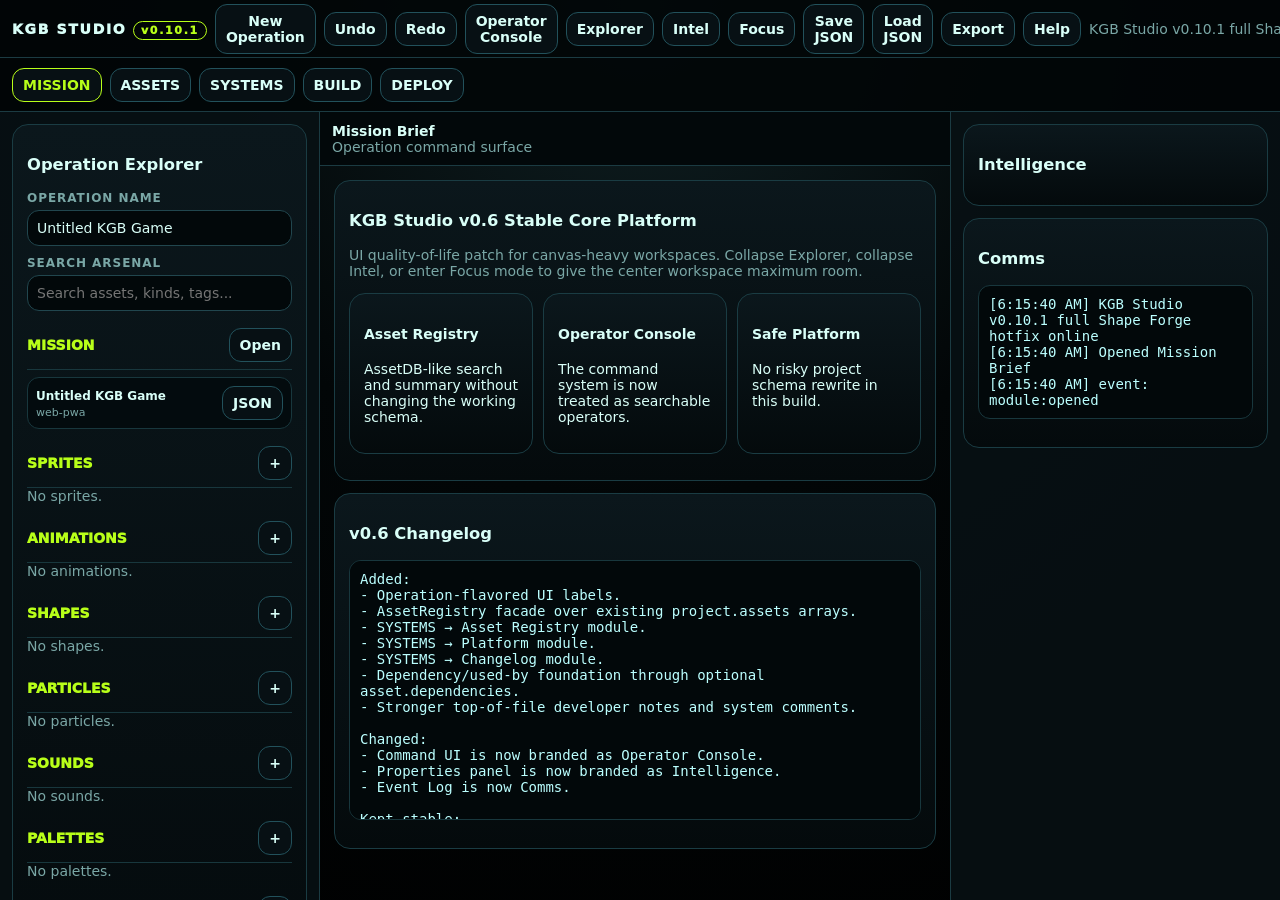
==== commit 66855708: "Update index.html for v0.10 - Integrate full Shape Forge and fix undo redo - Embedded full standalon" ====
--- a/index.html
+++ b/index.html
@@ -2,133 +2,1443 @@
 <html lang="en">
 <head>
 <meta charset="utf-8">
-<meta name="viewport" content="width=device-width,initial-scale=1,viewport-fit=cover">
-<title>KGB Studio — Browser-Native Arcade Development</title>
-<meta name="description" content="KGB Studio is a browser-native game development environment for KGB Arcade.">
+<meta name="viewport" content="width=device-width,initial-scale=1">
+<title>KGB Studio v0.10.1 - Full Shape Forge Hotfix</title>
 <style>
-:root{
-  --bg:#020607; --panel:#071014; --line:#1b3b42; --text:#d9fff8;
-  --muted:#7aa7a6; --green:#b8ff19; --cyan:#00e5ff; --mag:#ff2bd6;
-}
-*{box-sizing:border-box}
-html,body{
-  margin:0; min-height:100%;
-  background:
-    radial-gradient(circle at 50% 0%,rgba(0,229,255,.18),transparent 34%),
-    radial-gradient(circle at 20% 80%,rgba(255,43,214,.12),transparent 36%),
-    radial-gradient(circle at 80% 70%,rgba(184,255,25,.10),transparent 34%),
-    #020607;
-  color:var(--text);
-  font:16px/1.45 system-ui,-apple-system,Segoe UI,Roboto,Arial,sans-serif;
-}
-body:before{
-  content:""; position:fixed; inset:0; pointer-events:none;
-  background:
-    linear-gradient(rgba(0,229,255,.035) 1px,transparent 1px),
-    linear-gradient(90deg,rgba(0,229,255,.035) 1px,transparent 1px);
-  background-size:42px 42px;
-  mask-image:radial-gradient(circle at 50% 35%,#000 0%,transparent 78%);
-}
-.wrap{min-height:100vh;display:grid;grid-template-rows:auto 1fr auto}
-header,footer{
-  display:flex;align-items:center;justify-content:space-between;gap:16px;
-  padding:18px clamp(18px,4vw,56px);
-}
-.brand{display:flex;align-items:center;gap:12px;font-weight:1000;letter-spacing:.14em}
-.logo{
-  width:40px;height:40px;border:1px solid var(--green);border-radius:12px;
-  display:grid;place-items:center;color:var(--green);
-  box-shadow:0 0 22px rgba(184,255,25,.35);
-}
-.badge{
-  border:1px solid rgba(0,229,255,.45);color:var(--cyan);border-radius:999px;
-  padding:6px 10px;font-size:12px;font-weight:900;letter-spacing:.08em;text-transform:uppercase;
-}
-main{display:grid;place-items:center;padding:28px clamp(18px,4vw,56px) 44px}
-.hero{width:min(1120px,100%);display:grid;grid-template-columns:1.15fr .85fr;gap:22px;align-items:stretch}
-.panel{
-  border:1px solid var(--line);
-  background:linear-gradient(180deg,rgba(7,16,20,.92),rgba(2,8,10,.94));
-  border-radius:24px;box-shadow:0 0 50px rgba(0,0,0,.35);
-  padding:clamp(22px,4vw,42px);position:relative;overflow:hidden;
-}
-.panel:after{
-  content:"";position:absolute;inset:auto -20% -45% -20%;height:55%;
-  background:radial-gradient(circle,rgba(0,229,255,.18),transparent 65%);
+:root{--bg:#020607;--panel:#071014;--line:#1b3b42;--text:#d9fff8;--muted:#7aa7a6;--green:#b8ff19;--cyan:#00e5ff;--mag:#ff2bd6;--orange:#ff8a00}
+*{box-sizing:border-box}html,body{height:100%;margin:0;background:radial-gradient(circle at 50% 0%,#102124,#020607 45%,#000);color:var(--text);font:14px system-ui,Segoe UI,Arial;overflow:hidden}
+button,input,textarea,select{font:inherit}button{border:1px solid #22515b;background:#071014;color:var(--text);border-radius:12px;padding:8px 10px;font-weight:800;cursor:pointer}button:hover{border-color:var(--cyan)}button.active{border-color:var(--green);color:var(--green)}button.primary{background:linear-gradient(#d9ff63,#77d900);color:#071014;border-color:var(--green)}button.hot{border-color:var(--mag)}input,textarea,select{width:100%;background:#02080a;color:var(--text);border:1px solid #21464e;border-radius:12px;padding:9px}textarea{min-height:110px;font-family:monospace}label{display:block;margin:10px 0 5px;color:var(--muted);font-size:12px;font-weight:900;text-transform:uppercase;letter-spacing:.08em}
+.app{height:100%;display:grid;grid-template-rows:58px 54px 1fr}.top,.nav{display:flex;gap:8px;align-items:center;padding:8px 12px;border-bottom:1px solid var(--line);background:rgba(2,6,7,.92);overflow:auto}.brand{font-weight:1000;letter-spacing:.12em;white-space:nowrap}.pill{border:1px solid var(--green);color:var(--green);border-radius:99px;padding:2px 7px;font-size:11px}.status{margin-left:auto;color:var(--muted);white-space:nowrap}.shell{min-height:0;display:grid;grid-template-columns:320px 1fr 330px}.left,.right{min-height:0;overflow:auto;background:rgba(7,16,20,.88);padding:12px;border-right:1px solid var(--line)}.right{border-right:0;border-left:1px solid var(--line)}.center{min-width:0;min-height:0;display:grid;grid-template-rows:54px 1fr}.bar{display:flex;align-items:center;justify-content:space-between;gap:8px;padding:9px 12px;border-bottom:1px solid var(--line);background:#02080a}.work{min-height:0;overflow:auto;padding:14px}.card{background:linear-gradient(#0b171c,#040a0c);border:1px solid #1a3c43;border-radius:16px;padding:14px;margin-bottom:12px}.row{display:flex;gap:8px;align-items:center;flex-wrap:wrap}.grid{display:grid;grid-template-columns:1fr 1fr;gap:12px}.grid3{display:grid;grid-template-columns:repeat(3,1fr);gap:10px}.muted{color:var(--muted)}.treeHead{display:flex;justify-content:space-between;align-items:center;color:var(--green);font-weight:1000;border-bottom:1px solid #18373d;margin-top:10px;padding:7px 0}.treeItem{display:flex;justify-content:space-between;align-items:center;gap:8px;border:1px solid #18373d;border-radius:12px;background:#030b0e;margin:7px 0;padding:8px}.treeItem b{font-size:12px}.treeItem span{font-size:11px;color:var(--muted)}pre{white-space:pre-wrap;max-height:260px;overflow:auto;background:#02080a;border:1px solid #18373d;border-radius:12px;padding:10px;color:#bff}.stage{display:grid;place-items:center;min-height:520px;border:1px solid #18373d;border-radius:18px;background:#000;overflow:hidden}canvas{max-width:100%;height:auto;touch-action:none}.sprite{display:grid;grid-template-columns:1fr 270px;gap:12px}.tools{display:grid;grid-template-columns:1fr 1fr;gap:8px}.moduleCard{border:1px solid #21464e;border-radius:14px;padding:12px;background:#030b0e}.badge{background:var(--green);color:#071014;border-radius:99px;padding:2px 7px;font-size:11px;font-weight:1000}.modalBg{position:fixed;inset:0;display:none;place-items:center;background:rgba(0,0,0,.72);z-index:9;padding:18px}.modalBg.show{display:grid}.modal{max-width:880px;width:100%;max-height:88vh;overflow:auto;background:#061014;border:1px solid var(--cyan);border-radius:18px;padding:16px}.cmd{position:fixed;inset:0;display:none;place-items:start center;background:rgba(0,0,0,.65);z-index:10;padding-top:10vh}.cmd.show{display:grid}.cmdBox{width:min(760px,92vw);background:#061014;border:1px solid var(--cyan);border-radius:18px;padding:12px;box-shadow:0 0 40px rgba(0,229,255,.22)}.cmdItem{padding:10px;border:1px solid #18373d;border-radius:12px;margin-top:8px;background:#030b0e;cursor:pointer}.cmdItem:hover{border-color:var(--green)}.thumb{width:100%;aspect-ratio:1.6;border:1px solid #18373d;border-radius:14px;background:#000;display:grid;place-items:center;overflow:hidden;margin-bottom:10px}.thumb canvas{width:100%;height:100%}.mini{font-size:11px;color:var(--muted)}.tag{display:inline-block;border:1px solid #22515b;border-radius:99px;padding:2px 7px;margin:2px;color:var(--cyan);font-size:11px}.shapeShell{display:grid;grid-template-columns:1fr 280px;gap:12px}.shapeTools{display:grid;grid-template-columns:1fr 1fr;gap:8px}.shapeStage{display:grid;place-items:center;min-height:520px;border:1px solid #18373d;border-radius:18px;background:#000;overflow:hidden}@media(max-width:900px){.shapeShell{grid-template-columns:1fr}.shapeStage{min-height:48vh}}
+@media(max-width:900px){.shell{grid-template-columns:1fr;grid-template-rows:auto 1fr auto}.left,.right{max-height:28vh;border:0;border-bottom:1px solid var(--line)}.right{border-top:1px solid var(--line)}.grid,.grid3,.sprite{grid-template-columns:1fr}.status{display:none}.stage{min-height:48vh}}
+
+/*
+  Workspace Focus UI
+  ------------------
+  IMPORTANT FIX:
+  Do NOT use display:none on grid children here.
+
+  CSS grid auto-placement will remove display:none items from the grid flow.
+  When the left panel disappeared, the center workspace got auto-placed into
+  the first 0px column. That is why Explorer collapse created a tiny sliver.
+
+  Instead, keep the left/right grid items present, but collapse their columns
+  to 0 and visually hide their contents.
+*/
+body.left-collapsed .shell{grid-template-columns:0 minmax(0,1fr) 340px}
+body.right-collapsed .shell{grid-template-columns:330px minmax(0,1fr) 0}
+body.left-collapsed.right-collapsed .shell{grid-template-columns:0 minmax(0,1fr) 0}
+body.workspace-focus .shell{grid-template-columns:0 minmax(0,1fr) 0}
+
+body.left-collapsed .left,
+body.workspace-focus .left{
+  width:0;
+  min-width:0;
+  padding:0;
+  border:0;
+  overflow:hidden;
+  opacity:0;
   pointer-events:none;
 }
-.eyebrow{color:var(--green);font-weight:1000;letter-spacing:.14em;text-transform:uppercase;font-size:13px}
-h1{margin:14px 0 14px;font-size:clamp(42px,7vw,82px);line-height:.92;letter-spacing:-.055em}
-.sub{color:var(--muted);max-width:760px;font-size:clamp(17px,2vw,21px)}
-.actions{display:flex;flex-wrap:wrap;gap:12px;margin-top:28px}
-.btn{
-  display:inline-flex;align-items:center;justify-content:center;min-height:48px;
-  padding:12px 18px;border-radius:14px;text-decoration:none;font-weight:1000;
-  letter-spacing:.04em;border:1px solid #22515b;color:var(--text);
-  background:linear-gradient(#10242b,#071014);
+
+body.right-collapsed .right,
+body.workspace-focus .right{
+  width:0;
+  min-width:0;
+  padding:0;
+  border:0;
+  overflow:hidden;
+  opacity:0;
+  pointer-events:none;
 }
-.btn.primary{
-  color:#071014;border-color:var(--green);
-  background:linear-gradient(180deg,#d9ff63,#77d900);
-  box-shadow:0 0 28px rgba(184,255,25,.24);
-}
-.btn:hover{border-color:var(--cyan);box-shadow:0 0 20px rgba(0,229,255,.25)}
-.grid{display:grid;gap:12px}
-.card{border:1px solid #18373d;background:#030b0e;border-radius:16px;padding:16px}
-.card b{display:block;margin-bottom:6px;color:var(--text)}
-.card span{color:var(--muted);font-size:14px}
-.console{font-family:ui-monospace,SFMono-Regular,Menlo,Consolas,monospace;color:#bff;white-space:pre-wrap}
-footer{color:var(--muted);font-size:13px}
-footer a{color:var(--cyan)}
-@media(max-width:860px){
-  .hero{grid-template-columns:1fr}
-  header,footer{align-items:flex-start;flex-direction:column}
-}
+
+body.workspace-focus .workspaceFocusBtn{border-color:var(--green);color:var(--green)}
+body.left-collapsed #toggleLeftBtn,body.right-collapsed #toggleRightBtn{border-color:var(--green);color:var(--green)}
+.focusHint{font-size:11px;color:var(--muted)}
+.shapeList{max-height:170px;overflow:auto;border:1px solid #18373d;border-radius:12px;padding:8px;background:#02080a}
+.shapeList label{display:flex;align-items:center;gap:6px;margin:4px 0;color:var(--text);font-size:12px;text-transform:none;letter-spacing:0}
+.shapeList input{width:auto}.transformGrid{display:grid;grid-template-columns:1fr 1fr;gap:8px}.transformGrid input{padding:7px;font-size:12px}
+
+
+/*
+  Full Shape Forge host styles.
+  The full standalone tool runs inside an iframe so its UI and behavior stay
+  isolated from the Studio shell.
+*/
+.forgeHost{display:grid;grid-template-rows:auto minmax(0,1fr);gap:10px;min-height:calc(100vh - 150px)}
+.forgeToolbar{display:flex;gap:8px;align-items:center;flex-wrap:wrap}
+.forgeFrame{width:100%;height:calc(100vh - 185px);min-height:680px;border:1px solid #18373d;border-radius:18px;background:#020607}
+@media(max-width:900px){.forgeFrame{height:70vh;min-height:620px}}
 </style>
 </head>
 <body>
-<div class="wrap">
-<header>
-  <div class="brand"><div class="logo">K</div><div>KGB STUDIO</div></div>
-  <div class="badge">kgbarcade.dev</div>
-</header>
-
-<main>
-  <section class="hero">
-    <div class="panel">
-      <div class="eyebrow">Browser-native game development</div>
-      <h1>Build the Tactical Underground.</h1>
-      <p class="sub">
-        KGB Studio is the lightweight, offline-friendly development environment for KGB Arcade:
-        shape tools, sprite tools, asset pipelines, runtime previews, and deploy-ready browser games.
-      </p>
-      <div class="actions">
-        <a class="btn primary" href="./studio/">Launch Studio</a>
-        <a class="btn" href="./docs/">Docs</a>
-        <a class="btn" href="https://kgbarcade.com" rel="noopener">KGB Arcade</a>
-      </div>
-    </div>
-
-    <div class="panel">
-      <div class="grid">
-        <div class="card"><b>ARSENAL</b><span>Shape Forge, Sprite Forge, Asset Inspector, and creator modules.</span></div>
-        <div class="card"><b>SYSTEMS</b><span>Runtime preview, operator console, event bus, and platform status.</span></div>
-        <div class="card"><b>BUILD</b><span>Export projects, asset indexes, HTML games, and eventually PWA bundles.</span></div>
-        <div class="card console">OPERATOR STATUS:
-• Studio shell online
-• Asset registry active
-• Shape Forge live
-• Workspace focus enabled
-• Next: creator modules</div>
-      </div>
-    </div>
-  </section>
-</main>
-
-<footer>
-  <div>KGB Arcade • OP: TT-KGB-STUDIO • Asymmetric Precision</div>
-  <div><a href="./studio/">Launch Studio</a></div>
-</footer>
+<div class="app">
+<header class="top"><div class="brand">KGB STUDIO <span class="pill">v0.10.1</span></div><button id="newBtn">New Operation</button><button id="undoBtn">Undo</button><button id="redoBtn">Redo</button><button id="cmdBtn">Operator Console</button><button id="toggleLeftBtn" title="Collapse/expand Operation Explorer">Explorer</button><button id="toggleRightBtn" title="Collapse/expand Intelligence/Comms">Intel</button><button id="focusBtn" class="workspaceFocusBtn" title="Focus workspace">Focus</button><button id="saveBtn">Save JSON</button><button id="loadBtn">Load JSON</button><input id="loadInput" type="file" accept=".json" hidden><button id="exportBtn">Export</button><button id="helpBtn">Help</button><div id="status" class="status">Ready.</div></header>
+<nav id="nav" class="nav"></nav>
+<section class="shell">
+<aside class="left"><div class="card"><h3>Operation Explorer</h3><label>Operation Name</label><input id="projectName"><label>Search Arsenal</label><input id="filter" placeholder="Search assets, kinds, tags..."><div id="explorer"></div></div></aside>
+<main class="center"><div class="bar"><div><b id="title"></b><div id="subtitle" class="muted"></div></div><div id="actions" class="row"></div></div><div id="work" class="work"></div></main>
+<aside class="right"><div class="card"><h3>Intelligence</h3><div id="props" class="muted">No asset selected.</div></div><div class="card"><h3>Comms</h3><pre id="log"></pre></div></aside>
+</section>
 </div>
+<div id="modalBg" class="modalBg"><div class="modal"><div class="row" style="justify-content:space-between"><h2 id="modalTitle">Help</h2><button id="closeModal">Close</button></div><div id="modalBody"></div></div></div>
+<div id="cmd" class="cmd"><div class="cmdBox"><input id="cmdSearch" placeholder="Type a command..."><div id="cmdList"></div></div></div>
+
+<script>
+
+/*
+===============================================================================
+KGB STUDIO v0.10.1 — FULL SHAPE FORGE INTEGRATION HOTFIX
+
+WHY THIS VERSION EXISTS
+-----------------------
+v0.10 embedded the full standalone Shape Forge, but the outer Studio page went
+blank in the browser. The cause was embedded script-closing markup inside the
+HTML string. Browsers close script blocks while parsing HTML, even when that
+sequence appears inside a JavaScript string.
+
+This hotfix rebuilds from the known-good v0.9 Studio file and escapes embedded
+script closers before insertion.
+
+WHAT'S NEW / FIXED IN v0.10.1
+-----------------------------
+Fixed:
+- Studio no longer goes blank when loading the full embedded Shape Forge.
+- Embedded script closers are escaped before browser parsing.
+- Final HTML is validated to contain only one real outer script closer.
+
+Added:
+- Full standalone KGB Shape Forge v6.4 embedded as ASSETS -> Shape Forge.
+- Studio bridge for saving full forge projects into Studio assets.
+- Download Standalone Forge button.
+- Focus Workspace button.
+- Undo/Redo timing fix inside the embedded Shape Forge.
+
+REPO ACTION
+-----------
+Replace /studio/index.html with this file.
+
+SUGGESTED COMMIT
+----------------
+Hotfix full Shape Forge integration
+
+===============================================================================
+*/
+const $=s=>document.querySelector(s), $$=s=>[...document.querySelectorAll(s)];
+const uid=p=>p+"_"+Date.now().toString(36)+"_"+Math.random().toString(36).slice(2,7);
+function esc(s){return String(s??"").replace(/[&<>"']/g,c=>({"&":"&amp;","<":"&lt;",">":"&gt;","\"":"&quot;","'":"&#39;"}[c]||c))}
+function safe(s){return String(s||"kgb_project").toLowerCase().replace(/[^a-z0-9]+/g,"_").replace(/^_|_$/g,"")}
+function dl(n,t,m="text/plain"){const b=new Blob([t],{type:m}),a=document.createElement("a");a.href=URL.createObjectURL(b);a.download=n;a.click();URL.revokeObjectURL(a.href)}
+function project(name="Untitled KGB Game"){const now=new Date().toISOString();return{meta:{name,created:now,updated:now,studioVersion:"0.10.1"},mission:{note:""},assets:{sprites:[],animations:[],shapes:[],particles:[],sounds:[],palettes:[],tiles:[],maps:[],misc:[]},settings:{theme:"kgb-neon",target:"web-pwa"}}}
+function norm(p){let b=project(p?.meta?.name);return{...b,...p,meta:{...b.meta,...(p.meta||{})},assets:{...b.assets,...(p.assets||{})},settings:{...b.settings,...(p.settings||{})}}}
+
+/* EVENT BUS: simple pub/sub so modules can emit events without tight coupling. */
+const Bus={handlers:{},on(e,fn){(this.handlers[e] ||= []).push(fn)},emit(e,data){(this.handlers[e]||[]).forEach(fn=>fn(data));Studio.log("event: "+e)}};
+
+/* OPERATOR CONSOLE BACKEND: still called Commands internally, but this is our operator search/run system. */
+const Commands={
+ list:[],
+ add(id,label,run){this.list.push({id,label,run})},
+ open(){renderCommands();$("#cmd").classList.add("show");$("#cmdSearch").value="";$("#cmdSearch").focus()},
+ close(){$("#cmd").classList.remove("show")},
+ run(id){let c=this.list.find(x=>x.id===id);if(c){c.run();this.close()}}
+};
+function renderCommands(){let q=($("#cmdSearch")?.value||"").toLowerCase();$("#cmdList").innerHTML=Commands.list.filter(c=>!q||c.label.toLowerCase().includes(q)||c.id.includes(q)).map(c=>'<div class="cmdItem" data-cmd="'+c.id+'"><b>'+esc(c.label)+'</b><br><span class="muted">'+esc(c.id)+'</span></div>').join("");$("#cmdList").querySelectorAll("[data-cmd]").forEach(x=>x.onclick=()=>Commands.run(x.dataset.cmd))}
+
+/* HISTORY: snapshot-based undo/redo for project-level asset mutations. */
+const History={undo:[],redo:[],snapshot(label){Studio.sync();this.undo.push({label,state:JSON.stringify(Studio.state.project)});this.redo=[];updateHistoryButtons()},restore(item){Studio.hydrate(JSON.parse(item.state))},undoIt(){if(!this.undo.length)return;this.redo.push({label:"redo",state:JSON.stringify(Studio.state.project)});this.restore(this.undo.pop());Studio.log("Undo")},redoIt(){if(!this.redo.length)return;this.undo.push({label:"undo",state:JSON.stringify(Studio.state.project)});this.restore(this.redo.pop());Studio.log("Redo")}};
+function updateHistoryButtons(){$("#undoBtn").disabled=!History.undo.length;$("#redoBtn").disabled=!History.redo.length}
+
+
+/*
+-------------------------------------------------------------------------------
+ASSET REGISTRY FACADE
+
+This is the safe v0.6 version of AssetDB.
+
+Instead of replacing the known-good project.assets arrays, this facade gives us
+AssetDB-like capabilities while keeping the existing schema stable.
+
+Later, when we're ready, this can become a true UUID AssetDB. For now it gives:
+- all()      -> list every asset across all buckets
+- find()     -> search all assets
+- get()      -> retrieve an asset by bucket/id
+- usedBy()   -> dependency graph foundation
+- summary()  -> counts by bucket
+-------------------------------------------------------------------------------
+*/
+const AssetRegistry={
+  buckets(){
+    return Studio.state.project.assets || {};
+  },
+
+  all(){
+    const out=[];
+    Object.entries(this.buckets()).forEach(([bucket,items])=>{
+      (items||[]).forEach(asset=>{
+        out.push({bucket,asset});
+      });
+    });
+    return out;
+  },
+
+  find(query){
+    const q=String(query||"").toLowerCase();
+    return this.all().filter(({bucket,asset})=>{
+      const text=[
+        bucket,
+        asset.id,
+        asset.name,
+        asset.kind,
+        asset.adapter,
+        ...(asset.tags||[])
+      ].join(" ").toLowerCase();
+      return !q || text.includes(q);
+    });
+  },
+
+  get(bucket,id){
+    return (this.buckets()[bucket]||[]).find(asset=>asset.id===id);
+  },
+
+  usedBy(bucket,id){
+    return this.all().filter(({asset})=>{
+      return (asset.dependencies||[]).some(dep=>dep.bucket===bucket && dep.id===id);
+    });
+  },
+
+  summary(){
+    const rows={};
+    Object.entries(this.buckets()).forEach(([bucket,items])=>{
+      rows[bucket]=(items||[]).length;
+    });
+    return rows;
+  }
+};
+
+/*
+-------------------------------------------------------------------------------
+ASSET PREVIEW HELPERS
+
+The Intelligence panel needs a fast way to preview selected assets.
+
+For now:
+- Sprite assets with procedural objects are drawn on a mini canvas.
+- Other assets get a labeled tactical placeholder card.
+
+This stays intentionally simple so it cannot break the working editor.
+-------------------------------------------------------------------------------
+*/
+function renderAssetPreview(asset,canvas){
+  if(!canvas)return;
+
+  const ctx=canvas.getContext("2d");
+  ctx.clearRect(0,0,canvas.width,canvas.height);
+
+  // Dark tactical background.
+  ctx.fillStyle="#000";
+  ctx.fillRect(0,0,canvas.width,canvas.height);
+
+  // Light grid gives every preview the same KGB Studio visual language.
+  ctx.strokeStyle="#00e5ff33";
+  ctx.lineWidth=1;
+  for(let x=0;x<canvas.width;x+=24){
+    ctx.beginPath();
+    ctx.moveTo(x,0);
+    ctx.lineTo(x,canvas.height);
+    ctx.stroke();
+  }
+  for(let y=0;y<canvas.height;y+=24){
+    ctx.beginPath();
+    ctx.moveTo(0,y);
+    ctx.lineTo(canvas.width,y);
+    ctx.stroke();
+  }
+
+  // Sprite Forge assets currently store procedural objects directly on asset.objects.
+  if(asset?.objects?.length){
+    ctx.save();
+    ctx.scale(0.36,0.36);
+    ctx.translate(170,35);
+
+    // Reuse SpriteForge.draw safely by temporarily pointing its ctx at preview ctx.
+    const oldCtx=SpriteForge.ctx;
+    SpriteForge.ctx=ctx;
+    asset.objects.forEach(o=>SpriteForge.draw(o));
+    SpriteForge.ctx=oldCtx;
+
+    ctx.restore();
+    return;
+  }
+
+  // Shape Forge assets store vector objects on asset.shapes.
+  if(asset?.shapes?.length && typeof ShapeForge!=="undefined"){
+    ctx.save();
+    ctx.scale(0.36,0.36);
+    ctx.translate(170,35);
+
+    // Reuse ShapeForge.drawShape safely by temporarily pointing its ctx at preview ctx.
+    const oldCtx=ShapeForge.ctx;
+    ShapeForge.ctx=ctx;
+    asset.shapes.forEach(o=>ShapeForge.drawShape(o));
+    ShapeForge.ctx=oldCtx;
+
+    ctx.restore();
+    return;
+  }
+
+  // Generic fallback preview for non-canvas assets.
+  ctx.fillStyle="#b8ff19";
+  ctx.font="bold 18px system-ui";
+  ctx.fillText(String(asset?.kind||"asset").toUpperCase(),20,42);
+  ctx.fillStyle="#7aa7a6";
+  ctx.font="14px system-ui";
+  ctx.fillText(String(asset?.name||"Unnamed Asset"),20,68);
+}
+
+/*
+-------------------------------------------------------------------------------
+DEPENDENCY VIEW HELPERS
+
+Dependencies are optional in this stable schema.
+
+A dependency is expected to look like:
+  { bucket: "sprites", id: "sprites_xxxxx" }
+
+This creates the foundation for richer dependency graphs later.
+-------------------------------------------------------------------------------
+*/
+function dependencyLabel(dep){
+  if(!dep)return "unknown dependency";
+  const target=AssetRegistry.get(dep.bucket,dep.id);
+  return target ? (target.name||target.id) : `${dep.bucket}/${dep.id}`;
+}
+
+
+/* STUDIO CORE: owns module registry, adapter registry, shared project state, selection, and mutation helpers. */
+const Studio={
+ modules:new Map(), adapters:new Map(), state:{project:project(),selection:null},
+ log(m){$("#log").textContent="["+new Date().toLocaleTimeString()+"] "+m+"\n"+$("#log").textContent;$("#status").textContent=m},
+ register(m){this.modules.set(m.id,m)},
+ installAdapter(a){this.adapters.set(a.id,a);this.register(a.toModule())},
+ open(id,opt={}){const m=this.modules.get(id);if(!m)return this.log("Missing module "+id);$("#title").textContent=m.title;$("#subtitle").textContent=m.description||"";$("#work").innerHTML="";$("#actions").innerHTML="";$("#props").innerHTML="";m.render?.($("#work"),this,opt);m.actions?.($("#actions"),this,opt);m.properties?.($("#props"),this,opt);$$("[data-section]").forEach(b=>b.classList.toggle("active",b.dataset.section===m.section));Bus.emit("module:opened",{id});this.log("Opened "+m.title)},
+ sync(){this.state.project.meta.name=$("#projectName").value.trim()||"Untitled KGB Game";this.state.project.meta.updated=new Date().toISOString()},
+ exportProject(){this.sync();return JSON.stringify(this.state.project,null,2)},
+ hydrate(p){this.state.project=norm(p);$("#projectName").value=this.state.project.meta.name;renderExplorer();this.renderProps();updateHistoryButtons();this.log("Project loaded")},
+ mutate(label,fn){History.snapshot(label);fn();this.sync();renderExplorer();this.renderProps();Bus.emit("project:changed",{label})},
+ addAsset(type,a){this.mutate("add "+type,()=>{a.id ||= uid(type);a.created ||= new Date().toISOString();a.updated=new Date().toISOString();this.state.project.assets[type].push(a)});this.log("Saved "+type.slice(0,-1)+": "+a.name);return a},
+ find(type,id){return(this.state.project.assets[type]||[]).find(a=>a.id===id)},
+ updateAsset(type,id,patch){this.mutate("update asset",()=>{let a=this.find(type,id);if(a)Object.assign(a,patch,{id,updated:new Date().toISOString()})});},
+ deleteAsset(type,id){this.mutate("delete asset",()=>{let arr=this.state.project.assets[type]||[],i=arr.findIndex(a=>a.id===id);if(i>=0)arr.splice(i,1);this.state.selection=null})},
+ duplicateAsset(type,id){this.mutate("duplicate asset",()=>{let a=this.find(type,id);if(a){let c=JSON.parse(JSON.stringify(a));c.id=uid(type);c.name=(c.name||"Asset")+" Copy";this.state.project.assets[type].push(c)}})},
+ selectAsset(type,id){let a=this.find(type,id);if(!a)return;this.state.selection={type,id};this.renderProps();let adapter=[...this.adapters.values()].find(ad=>ad.canOpen?.(a));if(adapter)this.open(adapter.moduleId,{asset:a});else this.log("Selected "+a.name)},
+ renderProps(){
+  let s=this.state.selection,p=$("#props");
+
+  // Nothing selected: keep Intelligence quiet and clear.
+  if(!s){
+    p.innerHTML='<div class="muted">No asset selected.</div>';
+    return;
+  }
+
+  let a=this.find(s.type,s.id);
+  if(!a){
+    p.textContent="Missing asset";
+    return;
+  }
+
+  // Optional dependency data. This does not require a schema migration.
+  let deps=a.dependencies||[];
+  let usedBy=AssetRegistry.usedBy(s.type,s.id);
+
+  // Rich Intelligence panel. This is still backed by the stable v0.5/v0.6 asset shape.
+  p.innerHTML=
+    '<div class="thumb"><canvas id="assetThumb" width="320" height="200"></canvas></div>'+
+    '<label>Name</label><input id="pname" value="'+esc(a.name||"")+'">'+
+    '<label>Bucket</label><input disabled value="'+esc(s.type)+'">'+
+    '<label>Kind</label><input disabled value="'+esc(a.kind||"asset")+'">'+
+    '<label>Folder</label><input id="pfolder" value="'+esc(a.folder||"/")+'">'+
+    '<label>Tags comma-separated</label><input id="ptags" value="'+esc((a.tags||[]).join(", "))+'">'+
+    '<label>Notes</label><textarea id="pnotes">'+esc(a.notes||"")+'</textarea>'+
+    '<div class="row">'+
+      '<button class="primary" id="applyP">Apply</button>'+
+      '<button id="openP">Open</button>'+
+      '<button id="dupeP">Duplicate</button>'+
+      '<button class="hot" id="delP">Delete</button>'+
+    '</div>'+
+    '<p class="mini">ID: '+esc(a.id||"")+'</p>'+
+    '<p class="mini">Dependencies: '+deps.length+' • Used by: '+usedBy.length+'</p>'+
+    '<div>'+
+      deps.map(dep=>'<span class="tag">uses '+esc(dependencyLabel(dep))+'</span>').join("")+
+      usedBy.map(item=>'<span class="tag">used by '+esc(item.asset.name||item.asset.id)+'</span>').join("")+
+    '</div>'+
+    '<label>Raw Asset JSON</label><textarea id="pjson">'+esc(JSON.stringify(a,null,2))+'</textarea>';
+
+  renderAssetPreview(a,$("#assetThumb"));
+
+  // Apply writes the friendly fields back into the raw JSON object, then saves.
+  $("#applyP").onclick=()=>{
+    try{
+      let raw=JSON.parse($("#pjson").value);
+      raw.name=$("#pname").value;
+      raw.folder=$("#pfolder").value||"/";
+      raw.tags=$("#ptags").value.split(",").map(x=>x.trim()).filter(Boolean);
+      raw.notes=$("#pnotes").value;
+      this.updateAsset(s.type,s.id,raw);
+    }catch(e){
+      alert(e.message);
+    }
+  };
+
+  $("#openP").onclick=()=>this.selectAsset(s.type,s.id);
+  $("#dupeP").onclick=()=>this.duplicateAsset(s.type,s.id);
+  $("#delP").onclick=()=>{
+    if(confirm("Delete asset?"))this.deleteAsset(s.type,s.id);
+  };
+}
+};
+
+const sections={MISSION:[["mission.brief","Brief"],["mission.project","Project JSON"]],ASSETS:[["asset.library","Asset Library"],["asset.inspector","Asset Inspector"],["asset.shapeforge","Shape Forge"],["asset.spriteforge","Sprite Forge"],["asset.adapters","Module Adapters"]],SYSTEMS:[["system.runtime","Runtime Preview"],["system.taio","TAIO"],["system.registry","Asset Registry"],["system.platform","Platform"],["system.events","Event Bus"],["system.changelog","Changelog"]],BUILD:[["build.export","Export"],["build.validate","Validate"]],DEPLOY:[["deploy.notes","Deploy Notes"]]};
+function renderNav(){let n=$("#nav");n.innerHTML="";Object.keys(sections).forEach(sec=>{let b=document.createElement("button");b.textContent=sec;b.dataset.section=sec;b.onclick=()=>Studio.open(sections[sec][0][0]);n.appendChild(b)})}
+function renderExplorer(){let q=($("#filter")?.value||"").toLowerCase(),p=Studio.state.project,root=$("#explorer");let h='<div class="treeHead"><span>MISSION</span><button data-open="mission.brief">Open</button></div><div class="treeItem"><div><b>'+esc(p.meta.name)+'</b><br><span>'+esc(p.settings.target)+'</span></div><button data-open="mission.project">JSON</button></div>';["sprites","animations","shapes","particles","sounds","palettes","tiles","maps"].forEach(type=>{let arr=(p.assets[type]||[]).filter(a=>!q||(a.name||"").toLowerCase().includes(q)||(a.kind||"").toLowerCase().includes(q));h+='<div class="treeHead"><span>'+type.toUpperCase()+'</span><button data-open="'+(type==="sprites"?"asset.spriteforge":type==="shapes"?"asset.shapeforge":"asset.adapters")+'">+</button></div>';h+=arr.length?arr.map(a=>'<div class="treeItem"><div><b>'+esc(a.name||a.id)+'</b><br><span>'+esc(a.kind||"asset")+'</span></div><button data-type="'+type+'" data-id="'+a.id+'">Open</button></div>').join(""):'<div class="muted">No '+type+'.</div>'});root.innerHTML=h;root.querySelectorAll("[data-open]").forEach(b=>b.onclick=()=>Studio.open(b.dataset.open));root.querySelectorAll("[data-id]").forEach(b=>b.onclick=()=>Studio.selectAsset(b.dataset.type,b.dataset.id))}
+
+/* TOOL ADAPTER FACTORY: promotes standalone tools into Studio modules without rewriting them. */
+function createToolAdapter(o){return{...o,toModule(){return{id:o.moduleId,section:o.section,title:o.title,description:o.description,render:(r,s,opt)=>o.render(r,s,opt),actions:(r,s,opt)=>{r.innerHTML='<button id="adSave">Save Asset</button><button id="adExport">Export</button>';$("#adSave").onclick=()=>o.save?.(s,opt);$("#adExport").onclick=()=>o.exportAsset?.(s,opt)},properties:(p,s,opt)=>{p.innerHTML=opt?.asset?'<div class="muted">Opened: '+esc(opt.asset.name)+'</div>':'<div class="muted">'+esc(o.title)+' adapter active.</div>'}}}}}
+
+/* SPRITE FORGE LITE: the first embedded canvas asset editor. Kept stable from v0.5. */
+const SpriteForge={canvas:null,ctx:null,objects:[],selectedId:null,tool:"select",isDown:false,draft:null,start:null,currentAsset:null,style:{fill:"#ff8a00",stroke:"#b8ff19",weight:4,glow:12},
+ init(asset){this.canvas=$("#spriteCanvas");this.ctx=this.canvas.getContext("2d");this.objects=asset?.objects?JSON.parse(JSON.stringify(asset.objects)):[];this.currentAsset=asset||null;this.selectedId=null;this.render();this.canvas.onpointerdown=e=>this.down(e);this.canvas.onpointermove=e=>this.move(e);this.canvas.onpointerup=e=>this.up(e);this.canvas.onpointercancel=e=>this.up(e)},
+ pos(e){let r=this.canvas.getBoundingClientRect();return{x:(e.clientX-r.left)*this.canvas.width/r.width,y:(e.clientY-r.top)*this.canvas.height/r.height}},
+ down(e){this.canvas.setPointerCapture(e.pointerId);this.isDown=true;let p=this.pos(e);this.start=p;if(this.tool==="select"){let hit=this.hit(p.x,p.y);this.selectedId=hit?.id||null;this.draft=hit?{x:p.x,y:p.y,ox:hit.x,oy:hit.y,pts:hit.points?JSON.parse(JSON.stringify(hit.points)):null}:null;this.render();return}if(this.tool==="pen"){this.draft={type:"path",points:[p],style:{...this.style},id:uid("obj")};return}this.draft={type:this.tool,x:p.x,y:p.y,w:1,h:1,style:{...this.style},id:uid("obj")}},
+ move(e){if(!this.isDown)return;let p=this.pos(e);if(this.tool==="select"&&this.selectedId&&this.draft){let o=this.objects.find(x=>x.id===this.selectedId);if(o){if(o.points&&this.draft.pts){let dx=p.x-this.draft.x,dy=p.y-this.draft.y;o.points=this.draft.pts.map(pt=>({x:pt.x+dx,y:pt.y+dy}))}else{o.x=this.draft.ox+(p.x-this.draft.x);o.y=this.draft.oy+(p.y-this.draft.y)}this.render()}return}if(this.tool==="pen"&&this.draft){this.draft.points.push(p);this.render();this.draw(this.draft);return}if(this.draft){this.draft.w=p.x-this.start.x;this.draft.h=p.y-this.start.y;this.render();this.draw(this.draft)}},
+ up(){if(!this.isDown)return;this.isDown=false;if(this.draft&&this.tool!=="select"){this.objects.push(this.draft);this.selectedId=this.draft.id;this.draft=null;this.render();Bus.emit("sprite:changed",{})}},
+ bounds(o){if(o.type==="path"){let xs=o.points.map(p=>p.x),ys=o.points.map(p=>p.y);return{x:Math.min(...xs)-10,y:Math.min(...ys)-10,w:Math.max(...xs)-Math.min(...xs)+20,h:Math.max(...ys)-Math.min(...ys)+20}}return{x:Math.min(o.x,o.x+o.w),y:Math.min(o.y,o.y+o.h),w:Math.abs(o.w),h:Math.abs(o.h)}},
+ hit(x,y){for(let i=this.objects.length-1;i>=0;i--){let b=this.bounds(this.objects[i]);if(x>=b.x&&x<=b.x+b.w&&y>=b.y&&y<=b.y+b.h)return this.objects[i]}return null},
+ selected(){return this.objects.find(o=>o.id===this.selectedId)},
+ render(){let c=this.canvas,ctx=this.ctx;if(!ctx)return;ctx.clearRect(0,0,c.width,c.height);let bg=ctx.createRadialGradient(256,256,20,256,256,420);bg.addColorStop(0,"#092126");bg.addColorStop(1,"#000");ctx.fillStyle=bg;ctx.fillRect(0,0,c.width,c.height);ctx.strokeStyle="#00e5ff22";for(let x=0;x<c.width;x+=32){ctx.beginPath();ctx.moveTo(x,0);ctx.lineTo(x,c.height);ctx.stroke()}for(let y=0;y<c.height;y+=32){ctx.beginPath();ctx.moveTo(0,y);ctx.lineTo(c.width,y);ctx.stroke()}this.objects.forEach(o=>this.draw(o));let s=this.selected();if(s){let b=this.bounds(s);ctx.save();ctx.setLineDash([8,6]);ctx.strokeStyle="#fff";ctx.strokeRect(b.x-6,b.y-6,b.w+12,b.h+12);ctx.restore()}},
+ draw(o){let ctx=this.ctx,s=o.style||this.style;ctx.save();ctx.shadowColor=s.stroke;ctx.shadowBlur=s.glow;ctx.lineWidth=s.weight;ctx.strokeStyle=s.stroke;ctx.fillStyle=s.fill;ctx.beginPath();if(o.type==="rect")ctx.rect(o.x,o.y,o.w,o.h);if(o.type==="ellipse")ctx.ellipse(o.x+o.w/2,o.y+o.h/2,Math.abs(o.w/2),Math.abs(o.h/2),0,0,Math.PI*2);if(o.type==="triangle"){ctx.moveTo(o.x+o.w/2,o.y);ctx.lineTo(o.x+o.w,o.y+o.h);ctx.lineTo(o.x,o.y+o.h);ctx.closePath()}if(o.type==="path"){ctx.moveTo(o.points[0].x,o.points[0].y);for(let i=1;i<o.points.length;i++)ctx.lineTo(o.points[i].x,o.points[i].y)}if(o.type!=="path")ctx.fill();ctx.stroke();ctx.restore()},
+ payload(){return{name:$("#sfName")?.value||"Procedural Sprite",kind:"procedural-canvas-sprite",adapter:"sprite-forge",objects:JSON.parse(JSON.stringify(this.objects)),drawFunction:this.exportJS()}},
+ exportJS(){return "function drawKGBSprite(ctx){\n  const objects="+JSON.stringify(this.objects,null,2)+";\n  // draw objects here\n}"},
+ del(){if(!this.selectedId)return;this.objects=this.objects.filter(o=>o.id!==this.selectedId);this.selectedId=null;this.render();Bus.emit("sprite:changed",{})},dupe(){let o=this.selected();if(!o)return;let n=JSON.parse(JSON.stringify(o));n.id=uid("obj");if(n.points)n.points=n.points.map(p=>({x:p.x+18,y:p.y+18}));else{n.x+=18;n.y+=18}this.objects.push(n);this.selectedId=n.id;this.render();Bus.emit("sprite:changed",{})},clear(){if(confirm("Clear?")){this.objects=[];this.selectedId=null;this.render();Bus.emit("sprite:changed",{})}}
+};
+
+Studio.register({id:"mission.brief",section:"MISSION",title:"Mission Brief",description:"Operation command surface",render(r){r.innerHTML='<div class="card"><h3>KGB Studio v0.6 Stable Core Platform</h3><p class="muted">UI quality-of-life patch for canvas-heavy workspaces. Collapse Explorer, collapse Intel, or enter Focus mode to give the center workspace maximum room.</p><div class="grid3"><div class="card"><h4>Asset Registry</h4><p>AssetDB-like search and summary without changing the working schema.</p></div><div class="card"><h4>Operator Console</h4><p>The command system is now treated as searchable operators.</p></div><div class="card"><h4>Safe Platform</h4><p>No risky project schema rewrite in this build.</p></div></div></div><div class="card"><h3>v0.6 Changelog</h3><pre>Added:\n- Operation-flavored UI labels.\n- AssetRegistry facade over existing project.assets arrays.\n- SYSTEMS → Asset Registry module.\n- SYSTEMS → Platform module.\n- SYSTEMS → Changelog module.\n- Dependency/used-by foundation through optional asset.dependencies.\n- Stronger top-of-file developer notes and system comments.\n\nChanged:\n- Command UI is now branded as Operator Console.\n- Properties panel is now branded as Intelligence.\n- Event Log is now Comms.\n\nKept stable:\n- Existing v0.5 project schema.\n- Existing adapters.\n- Existing Sprite Forge Lite.\n- Existing undo/redo and command wiring.\n\nSuggested commit:\nHotfix full Shape Forge integration</pre></div>'}});
+Studio.register({id:"mission.project",section:"MISSION",title:"Project JSON",description:"Live project object",render(r){r.innerHTML='<div class="card"><h3>Project JSON</h3><button id="refresh">Refresh</button><pre id="json"></pre></div>';$("#refresh").onclick=()=>$("#json").textContent=Studio.exportProject();$("#refresh").click()}});
+Studio.register({id:"asset.library",section:"ASSETS",title:"Asset Library",description:"Manage project assets",render(r){r.innerHTML='<div class="card"><h3>Asset Library</h3><p class="muted">Use the Project Explorer on the left. Select assets to open/edit/delete/duplicate.</p><div class="grid3">'+Object.entries(Studio.state.project.assets).map(([k,v])=>'<div class="card"><h4>'+k+'</h4><p>'+v.length+'</p></div>').join("")+'</div></div>'}});
+
+/*
+-------------------------------------------------------------------------------
+ASSETS → ASSET INSPECTOR
+
+This module explains/hosts the inspector. The live editable inspector is the
+right-side Intelligence panel, because that panel follows the selected asset.
+-------------------------------------------------------------------------------
+*/
+Studio.register({id:"asset.inspector",section:"ASSETS",title:"Asset Inspector",description:"Rich metadata, preview, and dependency inspection",render(r){
+  const sel=Studio.state.selection;
+  const asset=sel?Studio.find(sel.type,sel.id):null;
+  r.innerHTML='<div class="card"><h3>Asset Inspector</h3><p class="muted">Select an asset from Operation Explorer. The right-side Intelligence panel now shows preview, metadata, tags, notes, dependencies, used-by, and raw JSON.</p>'+
+    (asset?'<pre>'+esc(JSON.stringify({bucket:sel.type,id:asset.id,name:asset.name,kind:asset.kind,tags:asset.tags||[],dependencies:asset.dependencies||[]},null,2))+'</pre>':'<p>No asset selected.</p>')+
+    '</div>';
+}});
+
+
+/*
+-------------------------------------------------------------------------------
+SHAPE FORGE MODULE
+
+Shape Forge is the canonical vector-shape editor path.
+
+This first stable version is deliberately conservative:
+- It uses simple object geometry, not complex boolean path math yet.
+- It saves into project.assets.shapes using the existing v0.5/v0.7 schema.
+- It provides enough drawing/editing to become useful without risking the shell.
+- More advanced boolean operations come later after the stable module pattern holds.
+
+Current shape object model:
+{
+  id,
+  type: "rect" | "roundrect" | "ellipse" | "polygon" | "line" | "path",
+  x, y, w, h,
+  sides,
+  points,
+  style:{ fill, stroke, weight, glow, opacity }
+}
+-------------------------------------------------------------------------------
+*/
+const ShapeForge={
+  canvas:null,
+  ctx:null,
+  shapes:[],
+  selectedId:null,
+  tool:"select",
+  isDown:false,
+  draft:null,
+  start:null,
+  currentAsset:null,
+  transformMode:null,
+  transformStart:null,
+
+  style:{
+    fill:"#ff8a00",
+    stroke:"#00e5ff",
+    weight:4,
+    glow:10,
+    opacity:1,
+    sides:3,
+    radius:18
+  },
+
+
+  /*
+  TRANSFORM GIZMO HELPERS
+  -----------------------
+  These helpers are intentionally local to Shape Forge for now. Once proven,
+  the same pattern can be extracted into a shared Studio transform gizmo.
+  */
+  handleSize(){return 10},
+
+  selectedBounds(){
+    const s=this.selected();
+    return s?this.bounds(s):null;
+  },
+
+  handlesForBounds(b){
+    if(!b)return [];
+    const x=b.x,y=b.y,w=b.w,h=b.h,cx=x+w/2,cy=y+h/2,hs=this.handleSize();
+    return [
+      {id:"nw",x,y},{id:"n",x:cx,y},{id:"ne",x:x+w,y},
+      {id:"e",x:x+w,y:cy},{id:"se",x:x+w,y:y+h},{id:"s",x:cx,y:y+h},
+      {id:"sw",x,y:y+h},{id:"w",x,y:cy}
+    ].map(h=>({...h,size:hs}));
+  },
+
+  hitHandle(x,y){
+    const b=this.selectedBounds();
+    if(!b)return null;
+    return this.handlesForBounds(b).find(h=>{
+      const r=h.size/2+3;
+      return x>=h.x-r&&x<=h.x+r&&y>=h.y-r&&y<=h.y+r;
+    })||null;
+  },
+
+  drawTransformGizmo(){
+    const ctx=this.ctx,b=this.selectedBounds();
+    if(!ctx||!b)return;
+
+    ctx.save();
+    ctx.setLineDash([8,6]);
+    ctx.strokeStyle="#fff";
+    ctx.lineWidth=2;
+    ctx.strokeRect(b.x-6,b.y-6,b.w+12,b.h+12);
+
+    ctx.setLineDash([]);
+    this.handlesForBounds(b).forEach(h=>{
+      ctx.fillStyle="#020607";
+      ctx.strokeStyle="#b8ff19";
+      ctx.lineWidth=2;
+      ctx.shadowColor="#b8ff19";
+      ctx.shadowBlur=8;
+      ctx.beginPath();
+      ctx.rect(h.x-h.size/2,h.y-h.size/2,h.size,h.size);
+      ctx.fill();
+      ctx.stroke();
+    });
+    ctx.restore();
+  },
+
+  beginTransform(handle,p){
+    const s=this.selected();
+    if(!s)return;
+    this.transformMode=handle.id;
+    this.transformStart={pointer:p,shape:JSON.parse(JSON.stringify(s)),bounds:this.bounds(s)};
+  },
+
+  applyResize(p,lockAspect){
+    const s=this.selected(),st=this.transformStart;
+    if(!s||!st)return;
+
+    const mode=this.transformMode,b=st.bounds;
+    let x=b.x,y=b.y,w=b.w,h=b.h;
+    const dx=p.x-st.pointer.x,dy=p.y-st.pointer.y;
+
+    if(mode.includes("e"))w=b.w+dx;
+    if(mode.includes("s"))h=b.h+dy;
+    if(mode.includes("w")){x=b.x+dx;w=b.w-dx}
+    if(mode.includes("n")){y=b.y+dy;h=b.h-dy}
+
+    if(lockAspect&&b.w&&b.h){
+      const ratio=b.w/b.h;
+      if(Math.abs(w-b.w)>Math.abs(h-b.h))h=w/ratio;
+      else w=h*ratio;
+    }
+
+    this.applyBoundsToShape(s,{x,y,w,h},st.shape);
+    this.refreshTransformFields();
+  },
+
+  applyBoundsToShape(shape,bounds,source){
+    const src=source||shape;
+
+    if(src.type==="compound"&&src.children){
+      const old=this.bounds(src);
+      const sx=old.w?bounds.w/old.w:1,sy=old.h?bounds.h/old.h:1;
+      const mapPoint=p=>({x:bounds.x+(p.x-old.x)*sx,y:bounds.y+(p.y-old.y)*sy});
+      const transformChild=(child)=>{
+        const copy=JSON.parse(JSON.stringify(child));
+        if(copy.children)copy.children=copy.children.map(transformChild);
+        else if(copy.points)copy.points=copy.points.map(mapPoint);
+        else if(copy.type==="line"){
+          const p1=mapPoint({x:copy.x,y:copy.y}),p2=mapPoint({x:copy.x+copy.w,y:copy.y+copy.h});
+          copy.x=p1.x;copy.y=p1.y;copy.w=p2.x-p1.x;copy.h=p2.y-p1.y;
+        }else{
+          const cb=this.bounds(copy);
+          copy.x=bounds.x+(copy.x-old.x)*sx;
+          copy.y=bounds.y+(copy.y-old.y)*sy;
+          copy.w=(copy.w||cb.w)*sx;
+          copy.h=(copy.h||cb.h)*sy;
+        }
+        return copy;
+      };
+      shape.children=src.children.map(transformChild);
+      return;
+    }
+
+    if(src.type==="path"&&src.points){
+      const old=this.bounds(src);
+      const sx=old.w?bounds.w/old.w:1,sy=old.h?bounds.h/old.h:1;
+      shape.points=src.points.map(pt=>({x:bounds.x+(pt.x-old.x)*sx,y:bounds.y+(pt.y-old.y)*sy}));
+      return;
+    }
+
+    if(src.type==="line"){
+      shape.x=bounds.x;shape.y=bounds.y;shape.w=bounds.w;shape.h=bounds.h;
+      return;
+    }
+
+    shape.x=bounds.x;shape.y=bounds.y;shape.w=bounds.w;shape.h=bounds.h;
+  },
+
+  refreshTransformFields(){
+    const b=this.selectedBounds();
+    if(!b)return;
+    const vals={shapeX:b.x,shapeY:b.y,shapeW:b.w,shapeH:b.h};
+    Object.entries(vals).forEach(([id,val])=>{
+      const el=document.getElementById(id);
+      if(el)el.value=Math.round(val);
+    });
+  },
+
+  applyTransformFields(){
+    const s=this.selected();
+    if(!s)return;
+    this.applyBoundsToShape(s,{
+      x:+$("#shapeX").value||0,
+      y:+$("#shapeY").value||0,
+      w:+$("#shapeW").value||1,
+      h:+$("#shapeH").value||1
+    },JSON.parse(JSON.stringify(s)));
+    this.render();
+    Bus.emit("shape:transform",{mode:"fields"});
+  },
+
+  mirrorSelected(axis){
+    const s=this.selected(),b=this.selectedBounds();
+    if(!s||!b)return;
+    this.mirrorShape(s,axis,b);
+    this.render();
+    Bus.emit("shape:transform",{mode:"mirror-"+axis});
+  },
+
+  mirrorShape(shape,axis,b){
+    const mirrorPoint=pt=>axis==="x"
+      ? {x:b.x+b.w-(pt.x-b.x),y:pt.y}
+      : {x:pt.x,y:b.y+b.h-(pt.y-b.y)};
+
+    if(shape.type==="compound"&&shape.children){
+      shape.children.forEach(child=>this.mirrorShape(child,axis,b));
+      return;
+    }
+    if(shape.points){shape.points=shape.points.map(mirrorPoint);return}
+    if(shape.type==="line"){
+      const p1=mirrorPoint({x:shape.x,y:shape.y});
+      const p2=mirrorPoint({x:shape.x+shape.w,y:shape.y+shape.h});
+      shape.x=p1.x;shape.y=p1.y;shape.w=p2.x-p1.x;shape.h=p2.y-p1.y;
+      return;
+    }
+    if(axis==="x")shape.x=b.x+b.w-(shape.x-b.x)-shape.w;
+    if(axis==="y")shape.y=b.y+b.h-(shape.y-b.y)-shape.h;
+  },
+
+  init(asset){
+    this.canvas=$("#shapeCanvas");
+    this.ctx=this.canvas.getContext("2d");
+    this.shapes=asset?.shapes?JSON.parse(JSON.stringify(asset.shapes)):[];
+    this.currentAsset=asset||null;
+    this.selectedId=null;
+    this.tool="select";
+    this.render();
+
+    // Pointer events work for mouse, stylus, and touch.
+    this.canvas.onpointerdown=e=>this.down(e);
+    this.canvas.onpointermove=e=>this.move(e);
+    this.canvas.onpointerup=e=>this.up(e);
+    this.canvas.onpointercancel=e=>this.up(e);
+  },
+
+  pos(e){
+    const r=this.canvas.getBoundingClientRect();
+    return {
+      x:(e.clientX-r.left)*this.canvas.width/r.width,
+      y:(e.clientY-r.top)*this.canvas.height/r.height
+    };
+  },
+
+  down(e){
+    this.canvas.setPointerCapture(e.pointerId);
+    this.isDown=true;
+    const p=this.pos(e);
+    this.start=p;
+
+    // Select/move/resize mode.
+    if(this.tool==="select"){
+      const handle=this.hitHandle(p.x,p.y);
+      if(handle){
+        this.beginTransform(handle,p);
+        return;
+      }
+
+      const hit=this.hit(p.x,p.y);
+      this.selectedId=hit?.id||null;
+      this.draft=hit?{
+        x:p.x,
+        y:p.y,
+        ox:hit.x,
+        oy:hit.y,
+        pts:hit.points?JSON.parse(JSON.stringify(hit.points)):null,
+        original:hit.type==="compound"?JSON.parse(JSON.stringify(hit)):null
+      }:null;
+      this.render();
+      this.refreshTransformFields();
+      return;
+    }
+
+    // Pen tool records a point path.
+    if(this.tool==="pen"){
+      this.draft={
+        id:uid("shape"),
+        type:"path",
+        points:[p],
+        style:{...this.style}
+      };
+      return;
+    }
+
+    // All other tools start as rectangle-like bounding boxes.
+    this.draft={
+      id:uid("shape"),
+      type:this.tool,
+      x:p.x,
+      y:p.y,
+      w:1,
+      h:1,
+      sides:+this.style.sides||3,
+      radius:+this.style.radius||18,
+      style:{...this.style}
+    };
+  },
+
+  move(e){
+    if(!this.isDown)return;
+    const p=this.pos(e);
+
+    // Resize selected shape from a transform handle.
+    if(this.transformMode){
+      this.applyResize(p,e.shiftKey);
+      this.render();
+      return;
+    }
+
+    // Move existing selected shape.
+    if(this.tool==="select"&&this.selectedId&&this.draft){
+      const o=this.shapes.find(x=>x.id===this.selectedId);
+      if(o){
+        if(o.points&&this.draft.pts){
+          const dx=p.x-this.draft.x, dy=p.y-this.draft.y;
+          o.points=this.draft.pts.map(pt=>({x:pt.x+dx,y:pt.y+dy}));
+        }else if(o.type==="compound"){
+          const dx=p.x-this.draft.x;
+          const dy=p.y-this.draft.y;
+          this.translateShape(o,dx,dy,this.draft.original);
+        }else{
+          o.x=this.draft.ox+(p.x-this.draft.x);
+          o.y=this.draft.oy+(p.y-this.draft.y);
+        }
+        this.render();
+      }
+      return;
+    }
+
+    // Continue path drawing.
+    if(this.tool==="pen"&&this.draft){
+      this.draft.points.push(p);
+      this.render();
+      this.drawShape(this.draft);
+      return;
+    }
+
+    // Resize draft shape from start point to current point.
+    if(this.draft){
+      this.draft.w=p.x-this.start.x;
+      this.draft.h=p.y-this.start.y;
+      this.render();
+      this.drawShape(this.draft);
+    }
+  },
+
+  up(){
+    if(!this.isDown)return;
+    this.isDown=false;
+
+    // Finish transform operation.
+    if(this.transformMode){
+      this.transformMode=null;
+      this.transformStart=null;
+      this.render();
+      Bus.emit("shape:transform",{mode:"resize"});
+      return;
+    }
+
+    // Finish draft shape.
+    if(this.draft&&this.tool!=="select"){
+      this.shapes.push(this.draft);
+      this.selectedId=this.draft.id;
+      this.draft=null;
+      this.render();
+      Bus.emit("shape:changed",{});
+    }
+  },
+
+  bounds(o){
+    // Compound shapes are operation groups created by Union/Subtract/Intersect.
+    // Their bounds are the union of their child bounds.
+    if(o.type==="compound"&&o.children?.length){
+      const boxes=o.children.map(c=>this.bounds(c));
+      const x1=Math.min(...boxes.map(b=>b.x));
+      const y1=Math.min(...boxes.map(b=>b.y));
+      const x2=Math.max(...boxes.map(b=>b.x+b.w));
+      const y2=Math.max(...boxes.map(b=>b.y+b.h));
+      return {x:x1,y:y1,w:x2-x1,h:y2-y1};
+    }
+
+    if(o.type==="path"||o.type==="line"){
+      const pts=o.type==="line"
+        ? [{x:o.x,y:o.y},{x:o.x+o.w,y:o.y+o.h}]
+        : o.points;
+      const xs=pts.map(p=>p.x), ys=pts.map(p=>p.y);
+      return {
+        x:Math.min(...xs)-10,
+        y:Math.min(...ys)-10,
+        w:Math.max(...xs)-Math.min(...xs)+20,
+        h:Math.max(...ys)-Math.min(...ys)+20
+      };
+    }
+    return {
+      x:Math.min(o.x,o.x+o.w),
+      y:Math.min(o.y,o.y+o.h),
+      w:Math.abs(o.w),
+      h:Math.abs(o.h)
+    };
+  },
+
+  hit(x,y){
+    for(let i=this.shapes.length-1;i>=0;i--){
+      const b=this.bounds(this.shapes[i]);
+      if(x>=b.x&&x<=b.x+b.w&&y>=b.y&&y<=b.y+b.h)return this.shapes[i];
+    }
+    return null;
+  },
+
+  selected(){
+    return this.shapes.find(o=>o.id===this.selectedId);
+  },
+
+  render(){
+    const c=this.canvas,ctx=this.ctx;
+    if(!ctx)return;
+
+    ctx.clearRect(0,0,c.width,c.height);
+
+    // Tactical background.
+    const bg=ctx.createRadialGradient(256,256,20,256,256,420);
+    bg.addColorStop(0,"#092126");
+    bg.addColorStop(1,"#000");
+    ctx.fillStyle=bg;
+    ctx.fillRect(0,0,c.width,c.height);
+
+    // Grid.
+    ctx.strokeStyle="#00e5ff22";
+    ctx.lineWidth=1;
+    for(let x=0;x<c.width;x+=32){
+      ctx.beginPath();ctx.moveTo(x,0);ctx.lineTo(x,c.height);ctx.stroke();
+    }
+    for(let y=0;y<c.height;y+=32){
+      ctx.beginPath();ctx.moveTo(0,y);ctx.lineTo(c.width,y);ctx.stroke();
+    }
+
+    // Draw all vector objects.
+    this.shapes.forEach(o=>this.drawShape(o));
+
+    // Draw transform handles around the selected object.
+    this.drawTransformGizmo();
+
+    // Keep the operation checklist and transform fields in sync with the canvas.
+    this.refreshShapeList();
+    this.refreshTransformFields();
+  },
+
+  drawShape(o){
+    const ctx=this.ctx;
+    if(!ctx||!o)return;
+
+    // Compound shapes are generated by Union/Subtract/Intersect.
+    // We render them through an offscreen canvas so we can use canvas
+    // compositing safely without complex geometry libraries.
+    if(o.type==="compound"){
+      this.drawCompound(o);
+      return;
+    }
+
+    const s=o.style||this.style;
+
+    ctx.save();
+    ctx.globalAlpha=s.opacity ?? 1;
+    ctx.shadowColor=s.stroke||"#00e5ff";
+    ctx.shadowBlur=s.glow||0;
+    ctx.lineWidth=s.weight||2;
+    ctx.strokeStyle=s.stroke||"#00e5ff";
+    ctx.fillStyle=s.fill||"#ff8a00";
+
+    ctx.beginPath();
+
+    if(o.type==="rect"){
+      ctx.rect(o.x,o.y,o.w,o.h);
+    }
+
+    if(o.type==="roundrect"){
+      this.roundRectPath(ctx,o.x,o.y,o.w,o.h,o.radius||18);
+    }
+
+    if(o.type==="ellipse"){
+      ctx.ellipse(o.x+o.w/2,o.y+o.h/2,Math.abs(o.w/2),Math.abs(o.h/2),0,0,Math.PI*2);
+    }
+
+    if(o.type==="polygon"){
+      this.polygonPath(ctx,o.x,o.y,o.w,o.h,o.sides||3);
+    }
+
+    if(o.type==="line"){
+      ctx.moveTo(o.x,o.y);
+      ctx.lineTo(o.x+o.w,o.y+o.h);
+    }
+
+    if(o.type==="path"&&o.points?.length){
+      ctx.moveTo(o.points[0].x,o.points[0].y);
+      for(let i=1;i<o.points.length;i++)ctx.lineTo(o.points[i].x,o.points[i].y);
+    }
+
+    if(o.type!=="line"&&o.type!=="path")ctx.fill();
+    ctx.stroke();
+    ctx.restore();
+  },
+
+  roundRectPath(ctx,x,y,w,h,r){
+    const x1=Math.min(x,x+w), y1=Math.min(y,y+h);
+    const x2=Math.max(x,x+w), y2=Math.max(y,y+h);
+    const rr=Math.min(Math.abs(r),Math.abs(x2-x1)/2,Math.abs(y2-y1)/2);
+    ctx.moveTo(x1+rr,y1);
+    ctx.arcTo(x2,y1,x2,y2,rr);
+    ctx.arcTo(x2,y2,x1,y2,rr);
+    ctx.arcTo(x1,y2,x1,y1,rr);
+    ctx.arcTo(x1,y1,x2,y1,rr);
+    ctx.closePath();
+  },
+
+  polygonPath(ctx,x,y,w,h,sides){
+    const cx=x+w/2, cy=y+h/2;
+    const rx=Math.abs(w/2), ry=Math.abs(h/2);
+    const n=Math.max(3,Math.min(12,+sides||3));
+    for(let i=0;i<n;i++){
+      const a=-Math.PI/2+(i/n)*Math.PI*2;
+      const px=cx+Math.cos(a)*rx;
+      const py=cy+Math.sin(a)*ry;
+      if(i===0)ctx.moveTo(px,py);
+      else ctx.lineTo(px,py);
+    }
+    ctx.closePath();
+  },
+
+
+  drawCompound(o){
+    const ctx=this.ctx;
+    const c=this.canvas || {width:512,height:512};
+
+    const off=document.createElement("canvas");
+    off.width=c.width;
+    off.height=c.height;
+    const oldCtx=this.ctx;
+    const ox=off.getContext("2d");
+
+    // Draw into offscreen using the same drawShape method.
+    this.ctx=ox;
+
+    if(o.mode==="union"){
+      o.children.forEach(child=>this.drawShape(child));
+    }
+
+    if(o.mode==="subtract"){
+      this.drawShape(o.children[0]);
+      ox.globalCompositeOperation="destination-out";
+      o.children.slice(1).forEach(child=>this.drawShape(child));
+      ox.globalCompositeOperation="source-over";
+    }
+
+    if(o.mode==="intersect"){
+      this.drawShape(o.children[0]);
+      ox.globalCompositeOperation="destination-in";
+      o.children.slice(1).forEach(child=>this.drawShape(child));
+      ox.globalCompositeOperation="source-over";
+    }
+
+    this.ctx=oldCtx;
+    ctx.drawImage(off,0,0);
+  },
+
+  translateShape(shape,dx,dy,source){
+    // Move a shape from a source copy by dx/dy. This avoids drift while dragging.
+    const src=source||shape;
+
+    if(shape.type==="compound"&&shape.children&&src.children){
+      shape.children=shape.children.map((child,i)=>{
+        const copy=JSON.parse(JSON.stringify(child));
+        this.translateShape(copy,dx,dy,src.children[i]);
+        return copy;
+      });
+      return;
+    }
+
+    if(shape.points&&src.points){
+      shape.points=src.points.map(p=>({x:p.x+dx,y:p.y+dy}));
+      return;
+    }
+
+    shape.x=(src.x||0)+dx;
+    shape.y=(src.y||0)+dy;
+  },
+
+  selectedForOps(){
+    return $$(".shapePick:checked").map(cb=>this.shapes.find(s=>s.id===cb.value)).filter(Boolean);
+  },
+
+  refreshShapeList(){
+    const list=$("#shapeList");
+    if(!list)return;
+
+    list.innerHTML=this.shapes.length
+      ? this.shapes.map((s,i)=>'<label><input class="shapePick" type="checkbox" value="'+s.id+'"> '+(i+1)+'. '+esc(s.type)+' <span class="mini">'+esc(s.id)+'</span></label>').join("")
+      : '<div class="muted">No shapes yet.</div>';
+  },
+
+  shapeOp(mode){
+    const picked=this.selectedForOps();
+
+    if(picked.length<2){
+      alert("Select at least two shapes in the Shape Objects list first.");
+      return;
+    }
+
+    const compound={
+      id:uid("shape"),
+      type:"compound",
+      mode,
+      children:JSON.parse(JSON.stringify(picked)),
+      style:{...this.style}
+    };
+
+    const pickedIds=new Set(picked.map(s=>s.id));
+    this.shapes=this.shapes.filter(s=>!pickedIds.has(s.id));
+    this.shapes.push(compound);
+    this.selectedId=compound.id;
+
+    this.render();
+    this.refreshShapeList();
+    Bus.emit("shape:operation",{mode,count:picked.length});
+  },
+
+  applyStyleToSelected(){
+    const o=this.selected();
+    if(!o)return;
+    o.style={...this.style};
+    if(o.type==="polygon")o.sides=+this.style.sides||3;
+    if(o.type==="roundrect")o.radius=+this.style.radius||18;
+    this.render();
+  },
+
+  payload(){
+    return {
+      name:$("#shapeName")?.value||"Shape Asset",
+      kind:"vector-shape",
+      adapter:"shape-forge",
+      folder:"/",
+      tags:["shape","vector"],
+      notes:"",
+      shapes:JSON.parse(JSON.stringify(this.shapes)),
+      drawFunction:this.exportJS()
+    };
+  },
+
+  exportJS(){
+    return "function drawKGBShape(ctx){\n  const shapes="+JSON.stringify(this.shapes,null,2)+";\n  // Use KGB Studio Shape Forge renderer or port drawShape logic here.\n}";
+  },
+
+  del(){
+    if(!this.selectedId)return;
+    this.shapes=this.shapes.filter(o=>o.id!==this.selectedId);
+    this.selectedId=null;
+    this.render();
+    Bus.emit("shape:changed",{});
+  },
+
+  dupe(){
+    const o=this.selected();
+    if(!o)return;
+    const n=JSON.parse(JSON.stringify(o));
+    n.id=uid("shape");
+    if(n.points)n.points=n.points.map(p=>({x:p.x+18,y:p.y+18}));
+    else{n.x+=18;n.y+=18;}
+    this.shapes.push(n);
+    this.selectedId=n.id;
+    this.render();
+    Bus.emit("shape:changed",{});
+  },
+
+  clear(){
+    if(confirm("Clear Shape Forge canvas?")){
+      this.shapes=[];
+      this.selectedId=null;
+      this.render();
+      Bus.emit("shape:changed",{});
+    }
+  }
+};
+
+/*
+-------------------------------------------------------------------------------
+SHAPE FORGE ADAPTER
+
+This follows the same safe adapter pattern as Sprite Forge:
+- render() draws the module UI
+- save() writes shape assets into project.assets.shapes
+- exportAsset() prints reusable JS
+- canOpen() allows shape assets to reopen in Shape Forge
+-------------------------------------------------------------------------------
+*/
+Studio.installAdapter(createToolAdapter({
+  id:"shape-forge",
+  moduleId:"asset.shapeforge",
+  section:"ASSETS",
+  title:"Shape Forge",
+  description:"Stable vector shape editor for reusable KGB Studio geometry.",
+  canOpen:a=>a.adapter==="shape-forge"||a.kind==="vector-shape",
+
+  render(r,s,opt){
+    const a=opt?.asset;
+
+    r.innerHTML='<div class="shapeShell">'+
+      '<div class="card"><h3>Shape Canvas</h3><div class="shapeStage"><canvas id="shapeCanvas" width="512" height="512"></canvas></div></div>'+
+      '<div class="card"><h3>Shape Tools</h3>'+
+        '<div class="shapeTools">'+
+          '<button data-shape-tool="select" class="active">Select</button>'+
+          '<button data-shape-tool="pen">Pen</button>'+
+          '<button data-shape-tool="rect">Rect</button>'+
+          '<button data-shape-tool="roundrect">Round Rect</button>'+
+          '<button data-shape-tool="ellipse">Ellipse</button>'+
+          '<button data-shape-tool="polygon">Polygon</button>'+
+          '<button data-shape-tool="line">Line</button>'+
+          '<button id="shapeDelete">Delete</button>'+
+          '<button id="shapeDupe">Duplicate</button>'+
+          '<button id="shapeClear" class="hot">Clear</button>'+
+        '</div>'+
+        '<label>Transform</label>'+
+        '<div class="transformGrid">'+
+          '<input id="shapeX" type="number" placeholder="X">'+
+          '<input id="shapeY" type="number" placeholder="Y">'+
+          '<input id="shapeW" type="number" placeholder="W">'+
+          '<input id="shapeH" type="number" placeholder="H">'+
+        '</div>'+
+        '<div class="row">'+
+          '<button id="shapeApplyTransform">Apply Transform</button>'+
+          '<button id="shapeMirrorX">Mirror X</button>'+
+          '<button id="shapeMirrorY">Mirror Y</button>'+
+        '</div>'+
+        '<div class="mini">Drag handles to resize. Hold Shift to lock aspect ratio.</div>'+
+        '<label>Shape Operations</label>'+
+        '<div class="row">'+
+          '<button id="shapeUnion">Union</button>'+
+          '<button id="shapeSubtract">Subtract</button>'+
+          '<button id="shapeIntersect">Intersect</button>'+
+        '</div>'+
+        '<div class="mini">Select 2+ objects below. Subtract uses the first selected object as the base.</div>'+
+        '<label>Shape Objects</label><div id="shapeList" class="shapeList"></div>'+
+        '<label>Fill</label><input id="shapeFill" type="color" value="#ff8a00">'+
+        '<label>Stroke</label><input id="shapeStroke" type="color" value="#00e5ff">'+
+        '<label>Stroke Weight</label><input id="shapeWeight" type="range" min="1" max="30" value="4">'+
+        '<label>Glow</label><input id="shapeGlow" type="range" min="0" max="60" value="10">'+
+        '<label>Opacity</label><input id="shapeOpacity" type="range" min="0.1" max="1" step="0.05" value="1">'+
+        '<label>Polygon Sides</label><input id="shapeSides" type="range" min="3" max="12" value="3">'+
+        '<label>Corner Radius</label><input id="shapeRadius" type="range" min="0" max="80" value="18">'+
+        '<label>Shape Asset Name</label><input id="shapeName" value="'+esc(a?.name||"New Shape Asset")+'">'+
+        '<div class="row"><button class="primary" id="shapeSave">'+(a?"Update":"Save")+' Asset</button><button id="shapeExport">Export JS</button></div>'+
+      '</div>'+
+    '</div><div class="card"><h3>Shape Export</h3><pre id="shapeOut"></pre></div>';
+
+    ShapeForge.init(a);
+
+    $$("[data-shape-tool]").forEach(b=>b.onclick=()=>{
+      $$("[data-shape-tool]").forEach(x=>x.classList.remove("active"));
+      b.classList.add("active");
+      ShapeForge.tool=b.dataset.shapeTool;
+    });
+
+    const syncStyle=()=>{
+      ShapeForge.style={
+        fill:$("#shapeFill").value,
+        stroke:$("#shapeStroke").value,
+        weight:+$("#shapeWeight").value,
+        glow:+$("#shapeGlow").value,
+        opacity:+$("#shapeOpacity").value,
+        sides:+$("#shapeSides").value,
+        radius:+$("#shapeRadius").value
+      };
+      ShapeForge.applyStyleToSelected();
+    };
+
+    ["shapeFill","shapeStroke","shapeWeight","shapeGlow","shapeOpacity","shapeSides","shapeRadius"].forEach(id=>{
+      $("#"+id).oninput=syncStyle;
+    });
+
+    $("#shapeDelete").onclick=()=>ShapeForge.del();
+    $("#shapeDupe").onclick=()=>ShapeForge.dupe();
+    $("#shapeClear").onclick=()=>ShapeForge.clear();
+    $("#shapeUnion").onclick=()=>ShapeForge.shapeOp("union");
+    $("#shapeSubtract").onclick=()=>ShapeForge.shapeOp("subtract");
+    $("#shapeIntersect").onclick=()=>ShapeForge.shapeOp("intersect");
+    $("#shapeApplyTransform").onclick=()=>ShapeForge.applyTransformFields();
+    $("#shapeMirrorX").onclick=()=>ShapeForge.mirrorSelected("x");
+    $("#shapeMirrorY").onclick=()=>ShapeForge.mirrorSelected("y");
+
+    $("#shapeSave").onclick=()=>{
+      const payload=ShapeForge.payload();
+      if(a?.id)Studio.updateAsset("shapes",a.id,payload);
+      else Studio.addAsset("shapes",payload);
+    };
+
+    $("#shapeExport").onclick=()=>$("#shapeOut").textContent=ShapeForge.exportJS();
+  },
+
+  save(){
+    const payload=ShapeForge.payload();
+    if(ShapeForge.currentAsset?.id)Studio.updateAsset("shapes",ShapeForge.currentAsset.id,payload);
+    else Studio.addAsset("shapes",payload);
+  },
+
+  exportAsset(){
+    $("#shapeOut").textContent=ShapeForge.exportJS();
+  }
+}));
+
+Studio.register({id:"asset.adapters",section:"ASSETS",title:"Module Adapters",description:"Promoted tool registry",render(r){r.innerHTML='<div class="card"><h3>Adapter Registry</h3><p class="muted">Adapters are wrappers. Each one defines render, save, load/open, export, and asset compatibility.</p><div class="grid">'+[...Studio.adapters.values()].map(a=>'<div class="moduleCard"><div class="row" style="justify-content:space-between"><h4>'+esc(a.title)+'</h4><span class="badge">INSTALLED</span></div><p>'+esc(a.description)+'</p><button data-open="'+a.moduleId+'">Open</button></div>').join("")+'<div class="moduleCard"><h4>Next</h4><p>TAIO, Particle Forge, Sound Forge, Palette Forge, Tile Forge, GIF Forge, Asset Slicer, PWA Tester, ZIP Tool.</p></div></div></div>';r.querySelectorAll("[data-open]").forEach(b=>b.onclick=()=>Studio.open(b.dataset.open))}});
+
+Studio.installAdapter(createToolAdapter({id:"sprite-forge",moduleId:"asset.spriteforge",section:"ASSETS",title:"Sprite Forge",description:"Promoted procedural canvas sprite tool",canOpen:a=>a.adapter==="sprite-forge"||a.kind==="procedural-canvas-sprite",
+render(r,s,opt){let a=opt?.asset;r.innerHTML='<div class="sprite"><div class="card"><h3>Canvas</h3><div class="stage"><canvas id="spriteCanvas" width="512" height="512"></canvas></div></div><div class="card"><h3>Tools</h3><div class="tools"><button data-tool="select" class="active">Select</button><button data-tool="pen">Pen</button><button data-tool="rect">Rect</button><button data-tool="ellipse">Ellipse</button><button data-tool="triangle">Triangle</button><button id="del">Delete</button><button id="dupe">Duplicate</button><button id="clear" class="hot">Clear</button></div><label>Fill</label><input id="fill" type="color" value="#ff8a00"><label>Stroke</label><input id="stroke" type="color" value="#b8ff19"><label>Weight</label><input id="weight" type="range" min="1" max="24" value="4"><label>Glow</label><input id="glow" type="range" min="0" max="50" value="12"><label>Sprite Name</label><input id="sfName" value="'+esc(a?.name||"New Procedural Sprite")+'"><div class="row"><button class="primary" id="saveSprite">'+(a?"Update":"Save")+' Asset</button><button id="exportJS">Export JS</button></div></div></div><div class="card"><h3>Export</h3><pre id="spriteOut"></pre></div>';SpriteForge.init(a);$$("[data-tool]").forEach(b=>b.onclick=()=>{$$("[data-tool]").forEach(x=>x.classList.remove("active"));b.classList.add("active");SpriteForge.tool=b.dataset.tool});["fill","stroke","weight","glow"].forEach(id=>$("#"+id).oninput=()=>{SpriteForge.style={fill:$("#fill").value,stroke:$("#stroke").value,weight:+$("#weight").value,glow:+$("#glow").value};let o=SpriteForge.selected();if(o){o.style={...SpriteForge.style};SpriteForge.render()}});$("#del").onclick=()=>SpriteForge.del();$("#dupe").onclick=()=>SpriteForge.dupe();$("#clear").onclick=()=>SpriteForge.clear();$("#saveSprite").onclick=()=>{let payload=SpriteForge.payload();if(a?.id)Studio.updateAsset("sprites",a.id,payload);else Studio.addAsset("sprites",payload)};$("#exportJS").onclick=()=>$("#spriteOut").textContent=SpriteForge.exportJS()},
+save(){let p=SpriteForge.payload();if(SpriteForge.currentAsset?.id)Studio.updateAsset("sprites",SpriteForge.currentAsset.id,p);else Studio.addAsset("sprites",p)},exportAsset(){$("#spriteOut").textContent=SpriteForge.exportJS()}}));
+
+Studio.register({id:"system.runtime",section:"SYSTEMS",title:"Runtime Preview",description:"Preview saved sprite asset",render(r){r.innerHTML='<div class="card"><h3>Runtime Preview</h3><div class="stage"><canvas id="run" width="720" height="420"></canvas></div></div>';let c=$("#run"),ctx=c.getContext("2d");function loop(t){ctx.clearRect(0,0,c.width,c.height);ctx.fillStyle="#000";ctx.fillRect(0,0,c.width,c.height);ctx.strokeStyle="#00e5ff33";for(let x=0;x<c.width;x+=40){ctx.beginPath();ctx.moveTo(x,0);ctx.lineTo(x,c.height);ctx.stroke()}let spr=Studio.state.project.assets.sprites.at(-1);if(spr?.objects){ctx.save();ctx.translate(100+Math.sin(t/600)*30,0);let old=SpriteForge.ctx;SpriteForge.ctx=ctx;spr.objects.forEach(o=>SpriteForge.draw(o));SpriteForge.ctx=old;ctx.restore()}else{ctx.fillStyle="#b8ff19";ctx.fillText("Save a sprite asset first.",30,40)}requestAnimationFrame(loop)}loop(0)}});
+Studio.register({id:"system.taio",section:"SYSTEMS",title:"TAIO",description:"Placeholder adapter",render(r){r.innerHTML='<div class="card"><h3>TAIO Placeholder</h3><textarea id="tin"></textarea><button onclick="tout.textContent=btoa(unescape(encodeURIComponent(tin.value)))">Base64</button><pre id="tout"></pre></div>'}});
+Studio.register({id:"system.events",section:"SYSTEMS",title:"Event Bus",description:"Module event monitor",render(r){r.innerHTML='<div class="card"><h3>Event Bus</h3><p class="muted">Modules emit events here. This lets our LEGO pieces talk without being tangled together.</p><pre id="eventsOut">Open modules and edit assets to see events in the log.</pre></div>'}});
+
+/*
+-------------------------------------------------------------------------------
+SYSTEMS → ASSET REGISTRY
+
+This is a read-only operational view of every asset in the current project.
+It proves the AssetDB idea without migrating the schema yet.
+-------------------------------------------------------------------------------
+*/
+Studio.register({id:"system.registry",section:"SYSTEMS",title:"Asset Registry",description:"Safe AssetDB facade over current project assets",render(r){
+  const query=$("#filter")?.value||"";
+  const found=AssetRegistry.find(query);
+  const summary=AssetRegistry.summary();
+  r.innerHTML='<div class="card"><h3>Asset Registry</h3><p class="muted">This is the safe v0.6 AssetDB layer. It indexes the existing project.assets arrays instead of replacing them.</p><div class="grid3">'+Object.entries(summary).map(([k,v])=>'<div class="card"><h4>'+esc(k)+'</h4><p>'+v+'</p></div>').join("")+'</div></div><div class="card"><h3>Search Results</h3><pre>'+esc(JSON.stringify(found.map(x=>({bucket:x.bucket,id:x.asset.id,name:x.asset.name,kind:x.asset.kind,adapter:x.asset.adapter,dependencies:x.asset.dependencies||[]})),null,2))+'</pre></div>';
+}});
+
+/*
+-------------------------------------------------------------------------------
+SYSTEMS → PLATFORM
+
+This module documents what the Studio platform currently knows how to do.
+It is intentionally simple and safe.
+-------------------------------------------------------------------------------
+*/
+Studio.register({id:"system.platform",section:"SYSTEMS",title:"Platform",description:"Core platform status and registered capabilities",render(r){
+  r.innerHTML='<div class="card"><h3>Platform Status</h3><div class="grid3"><div class="card"><h4>Modules</h4><p>'+Studio.modules.size+'</p></div><div class="card"><h4>Adapters</h4><p>'+Studio.adapters.size+'</p></div><div class="card"><h4>Operators</h4><p>'+Commands.list.length+'</p></div></div></div><div class="card"><h3>Registered Modules</h3><pre>'+esc(JSON.stringify([...Studio.modules.keys()],null,2))+'</pre></div><div class="card"><h3>Registered Adapters</h3><pre>'+esc(JSON.stringify([...Studio.adapters.keys()],null,2))+'</pre></div>';
+}});
+
+/*
+-------------------------------------------------------------------------------
+SYSTEMS → CHANGELOG
+
+Every release should have commit-ready notes visible inside the app.
+-------------------------------------------------------------------------------
+*/
+Studio.register({id:"system.changelog",section:"SYSTEMS",title:"Changelog",description:"Commit notes for this build",render(r){
+  r.innerHTML='<div class="card"><h3>KGB Studio v0.10.1 Changelog</h3><pre>Added:\\n- Operation-flavored UI labels.\\n- AssetRegistry facade over current project.assets arrays.\\n- SYSTEMS → Asset Registry module.\\n- SYSTEMS → Platform module.\\n- SYSTEMS → Changelog module.\\n- Dependency graph foundation using optional asset.dependencies.\\n- Over-commented developer notes and system section comments.\\n\\nChanged:\\n- Command button renamed Operator Console.\\n- Project Explorer renamed Operation Explorer.\\n- Properties renamed Intelligence.\\n- Event Log renamed Comms.\\n\\nKept stable:\\n- v0.5 project schema.\\n- v0.5 adapter system.\\n- v0.5 Sprite Forge Lite.\\n- v0.5 command/history/event wiring.\\n\\nSuggested commit:\\nAdd KGB Studio v0.6 stable core platform</pre></div>';
+}});
+
+
+Studio.register({id:"build.export",section:"BUILD",title:"Export Center",description:"Export project and assets",render(r){r.innerHTML='<div class="card"><h3>Export</h3><button class="primary" id="dlp">Download Project JSON</button><button id="dla">Download Asset Index</button><pre>v0.5 exports project JSON and asset index.</pre></div>';$("#dlp").onclick=()=>dl(safe(Studio.state.project.meta.name)+".kgbproject.json",Studio.exportProject(),"application/json");$("#dla").onclick=()=>dl(safe(Studio.state.project.meta.name)+"_assets.json",JSON.stringify(Studio.state.project.assets,null,2),"application/json")}});
+Studio.register({id:"build.validate",section:"BUILD",title:"Validator",description:"Check project",render(r){r.innerHTML='<div class="card"><h3>Validator</h3><button id="val">Run</button><pre id="vout"></pre></div>';$("#val").onclick=()=>$("#vout").textContent=Object.entries(Studio.state.project.assets).map(([k,v])=>k+": "+v.length).join("\n")}});
+Studio.register({id:"deploy.notes",section:"DEPLOY",title:"Deploy Notes",description:"Repo and domain notes",render(r){r.innerHTML='<div class="card"><h3>Deploy Notes</h3><pre>Use kgbarcade.dev for KGB Studio.\nKeep repo private while prototyping.\nFor now, put this file at repo root as index.html.</pre></div>'}});
+
+
+/*
+-------------------------------------------------------------------------------
+LAYOUT CONTROLS
+
+The Studio shell has three columns:
+- left: Operation Explorer
+- center: active module workspace
+- right: Intelligence / Comms
+
+Canvas-heavy tools need more space, so these controls let the user collapse
+either sidebar or enter full workspace focus mode. This is intentionally done
+with body classes so it stays safe and does not disturb module code.
+-------------------------------------------------------------------------------
+*/
+const LayoutControls={
+  toggleLeft(){
+    document.body.classList.toggle("left-collapsed");
+    // Leaving focus mode when manually toggling a panel makes the behavior clearer.
+    document.body.classList.remove("workspace-focus");
+    Studio.log(document.body.classList.contains("left-collapsed")?"Explorer collapsed":"Explorer expanded");
+  },
+
+  toggleRight(){
+    document.body.classList.toggle("right-collapsed");
+    document.body.classList.remove("workspace-focus");
+    Studio.log(document.body.classList.contains("right-collapsed")?"Intel collapsed":"Intel expanded");
+  },
+
+  toggleFocus(){
+    document.body.classList.toggle("workspace-focus");
+    Studio.log(document.body.classList.contains("workspace-focus")?"Workspace focus enabled":"Workspace focus disabled");
+  },
+
+  reset(){
+    document.body.classList.remove("left-collapsed","right-collapsed","workspace-focus");
+    Studio.log("Workspace layout reset.");
+  }
+};
+
+/* OPERATOR REGISTRATION: add searchable actions to the Operator Console. */
+const KGB_FULL_SHAPE_FORGE_HTML="<!doctype html>\n<html lang=\"en\">\n<head>\n<meta charset=\"utf-8\" />\n<meta name=\"viewport\" content=\"width=device-width,initial-scale=1,maximum-scale=1,user-scalable=no\" />\n<title>KGB Shape Forge v6.4 \u2014 Studio Integrated</title>\n<style>\n:root{--bg:#05090a;--panel:#0b1418;--panel2:#071014;--line:#1b3d45;--txt:#d9fbff;--muted:#87aeb6;--hot:#9cff00;--cyan:#00eaff;--orange:#ff9700;--bad:#ff4766;--warn:#ffc400}\n*{box-sizing:border-box}html,body{margin:0;height:100%;background:var(--bg);color:var(--txt);font-family:system-ui,Segoe UI,Roboto,Arial,sans-serif;overflow:hidden}body{display:grid;grid-template-rows:auto 1fr}.topbar{height:48px;display:flex;align-items:center;justify-content:space-between;gap:8px;background:#071014;border-bottom:1px solid var(--line);padding:6px 9px}.brand{color:var(--hot);font-weight:950;letter-spacing:.06em;white-space:nowrap}.topActions{display:flex;gap:6px;align-items:center;overflow:auto}.small{font-size:12px;color:var(--muted);line-height:1.35}.tinyNote{font-size:11px;color:var(--muted)}main{min-height:0;display:grid;grid-template-columns:310px 1fr 340px}.panel{min-height:0;overflow:auto;background:var(--panel);padding:8px;border-right:1px solid var(--line)}.right{border-left:1px solid var(--line);border-right:0}.stage{position:relative;display:grid;place-items:center;min-height:0;background:radial-gradient(circle at 50% 44%,#0b221e,#020506 72%,#000);overflow:hidden}.wrap{position:relative}canvas{width:min(76vh,76vw,768px);height:min(76vh,76vw,768px);background:#020506;border:1px solid #12343b;box-shadow:0 0 24px #00eaff2e;touch-action:none}.hud{position:absolute;left:8px;bottom:8px;right:8px;background:#0009;border:1px solid #173941;border-radius:10px;padding:6px;color:#9bd5dc;font-size:11px;pointer-events:none}.row{display:flex;gap:7px;align-items:center;flex-wrap:wrap;margin:7px 0}.grid{display:grid;grid-template-columns:1fr 1fr;gap:7px}.three{display:grid;grid-template-columns:1fr 1fr 1fr;gap:7px}.col{display:grid;gap:8px;margin:8px 0}button,.filebtn{touch-action:manipulation;background:#102229;color:var(--txt);border:1px solid #24515a;border-radius:10px;padding:8px 9px;font-weight:850;cursor:pointer;user-select:none;min-height:36px}button:hover,.filebtn:hover{border-color:var(--cyan)}button.active{outline:2px solid var(--hot);box-shadow:0 0 13px #9cff0055}button.primary{background:#143000;border-color:#79ff00;color:#ebffd7}button.warn{background:#321f05;border-color:var(--orange)}button.danger{background:#32101b;border-color:var(--bad)}button.tiny{font-size:12px;padding:5px 7px;min-height:30px}input,select,textarea{width:100%;background:#061015;color:var(--txt);border:1px solid #24454d;border-radius:8px;padding:8px}input[type=color]{height:38px;padding:3px}input[type=range]{padding:0}.check{display:flex;gap:7px;align-items:center}.check input{width:auto}.palette{display:grid;grid-template-columns:repeat(6,1fr);gap:6px}.swatch{height:28px;border:2px solid #16333a;border-radius:8px;cursor:pointer}.swatch.sel{outline:2px solid white}.hidden{display:none!important}hr{border:0;border-top:1px solid #17323a;margin:10px 0}.pill{display:inline-block;border:1px solid #244d55;border-radius:999px;background:#071116;color:#b2edf4;font-size:12px;padding:4px 8px;margin:2px}.layerItem{border:1px solid #1d3e46;border-radius:8px;padding:7px;background:#071116;margin:5px 0}.layerItem b{color:#eaffd0}textarea{height:220px;font:12px ui-monospace,SFMono-Regular,Consolas,monospace;white-space:pre}.hint{position:fixed;z-index:20;max-width:min(360px,92vw);background:#020506;border:1px solid var(--cyan);box-shadow:0 0 18px #00eaff55;border-radius:12px;padding:10px;color:#dffcff;font-size:13px;display:none}.hint b{color:var(--hot)}\n.modal{position:fixed;inset:0;z-index:50;display:none;place-items:center;background:rgba(0,0,0,.72);padding:14px}.modal.show{display:grid}.modalCard{width:min(860px,96vw);max-height:88vh;overflow:auto;background:#071014;border:1px solid var(--cyan);border-radius:16px;box-shadow:0 0 30px #00eaff55;color:var(--txt)}.modalHead{position:sticky;top:0;display:flex;justify-content:space-between;align-items:center;gap:10px;background:#09171c;border-bottom:1px solid #1b3d45;padding:10px 12px}.modalHead b{color:var(--hot);letter-spacing:.04em}.modalBody{padding:12px 14px;line-height:1.45}.modalBody h3{color:#cffaff;margin:14px 0 6px}.modalBody ul{margin:6px 0 10px 20px;padding:0}.modalBody li{margin:4px 0}.modalBody code{background:#020506;border:1px solid #173941;border-radius:5px;padding:1px 4px;color:#fff400}.kbd{display:inline-block;border:1px solid #28535b;border-bottom-width:3px;border-radius:5px;padding:0 5px;background:#0b1a20;color:#dffcff;font-weight:800}\ndetails{border:1px solid #173941;border-radius:12px;background:#081217;margin:8px 0;overflow:hidden}summary{list-style:none;cursor:pointer;padding:10px 11px;font-weight:950;color:#cffaff;background:#0a1a20;border-bottom:1px solid #173941}summary::-webkit-details-marker{display:none}summary:after{content:'+';float:right;color:var(--hot)}details[open] summary:after{content:'\u2013'}details .inside{padding:8px}.miniBar{display:flex;gap:6px;overflow:auto;padding-bottom:2px}.miniBar button{white-space:nowrap}.compactLabel{font-size:11px;color:#9bc4ca;text-transform:uppercase;letter-spacing:.04em;margin-top:4px}.styleBox{border:1px solid #173941;border-radius:12px;padding:8px;background:#071116}.styleGrid{display:grid;grid-template-columns:1fr 1fr;gap:8px}.styleButtons{display:grid;grid-template-columns:1fr 1fr 1fr;gap:6px}.styleButtons.wide{grid-template-columns:1fr 1fr 1fr 1fr 1fr}.quickTools{display:grid;grid-template-columns:repeat(3,1fr);gap:7px}.quickTools button{padding:7px 4px;font-size:12px}\n@media(max-width:1050px){html,body{overflow:hidden}.topbar{height:44px}.brand{font-size:14px}.topActions button{font-size:12px;padding:5px 7px;min-height:30px}main{display:grid;grid-template-rows:50vh 50vh;grid-template-columns:50% 50%;min-height:0}.stage{grid-row:1;grid-column:1 / span 2;height:50vh;position:sticky;top:0;z-index:2}.panel{grid-row:2;grid-column:1;height:50vh;min-width:0;overflow:auto;border:0;border-top:1px solid var(--line);border-right:1px solid var(--line);padding:7px}.right{grid-row:2;grid-column:2;height:50vh;min-width:0;overflow:auto;border:0;border-top:1px solid var(--line);padding:7px}canvas{width:min(96vw,49vh);height:min(96vw,49vh)}.hud{font-size:10px;padding:5px}.grid,.three,.styleGrid,.styleButtons,.styleButtons.wide{grid-template-columns:1fr}.row{gap:6px}.row button,.row .filebtn{flex:1 1 auto}.quickTools{grid-template-columns:1fr 1fr}.palette{grid-template-columns:repeat(4,1fr)}summary{padding:9px}.inside{padding:7px}.desktopOnly{display:none!important}}\n</style>\n</head>\n<body>\n<header class=\"topbar\">\n  <div class=\"brand\">KGB SHAPE FORGE v6.4</div>\n  <div class=\"topActions\">\n    <button id=\"undoBtn\" class=\"tiny\" data-hint=\"Undo the last drawing/edit step.\">Undo</button>\n    <button id=\"redoBtn\" class=\"tiny\" data-hint=\"Redo the last undone step.\">Redo</button>\n    <button id=\"helpBtn\" class=\"tiny primary\" data-hint=\"Open the built-in README/help guide.\">Help</button>\n    <button id=\"clearBtn\" class=\"tiny danger\" data-hint=\"Clear the project canvas.\">Clear</button>\n  </div>\n</header>\n<main>\n<section class=\"panel\">\n  <details open>\n    <summary>Tools</summary>\n    <div class=\"inside\">\n      <div class=\"quickTools\" id=\"tools\">\n        <button data-tool=\"select\" class=\"active\" data-hint=\"Select objects. Drag to move. Use corner handles to scale, the top handle to rotate, and multi-select for shape operations.\">Select</button>\n        <button data-tool=\"pen\" data-hint=\"Freehand pen. Creates a procedural path using current stroke, width, glow, and opacity.\">Pen</button>\n        <button data-tool=\"smooth\" data-hint=\"Smooth pen. Records hand movement, then exports smoother quadratic curves.\">Smooth</button>\n        <button data-tool=\"line\" data-hint=\"Straight line tool. Drag from start to end.\">Line</button>\n        <button data-tool=\"bezier\" data-hint=\"Bezier tool. Tap start, control 1, control 2, end. Hit Finish Bezier when done.\">Bezier</button>\n        <button data-tool=\"bucket\" data-hint=\"Fill bucket. If objects are selected, changes their fill/stroke. If nothing selected, adds a background fill object.\">Bucket</button>\n        <button data-tool=\"ellipse\" data-hint=\"Ellipse/circle tool. Drag to size. Turn Shape Fill ON for filled ellipses.\">Ellipse</button>\n        <button data-tool=\"rect\" data-hint=\"Rounded rectangle tool. Drag to size. Use radius slider for corner roundness.\">Round Rect</button>\n        <button data-tool=\"poly\" data-hint=\"Rounded polygon tool. Pick side count, drag to size, and use roundness to soften corners.\">Polygon</button>\n        <button data-tool=\"eraser\" data-hint=\"Eraser draws destination-out strokes. Useful for carving visual gaps.\">Eraser</button>\n      </div>\n      <div class=\"row\"><button id=\"finishBezierBtn\" class=\"tiny\" data-hint=\"Turns placed Bezier points into one curve object.\">Finish Bezier</button><button id=\"clearBezierBtn\" class=\"tiny\" data-hint=\"Clears Bezier points without making a shape.\">Clear Bezier</button></div>\n      <div class=\"row\"><button id=\"fillToggle\" data-hint=\"When ON, new ellipses, rectangles, and polygons use the Fill Color.\">Shape Fill: OFF</button><button id=\"mirrorToggle\" data-hint=\"When ON, drawing on one side also creates a mirrored partner across the centerline.\">Mirror: OFF</button></div>\n      <div class=\"tinyNote\" id=\"toolHelp\">Hold a button for a hint. Desktop hover works too.</div>\n    </div>\n  </details>\n\n  <details open>\n    <summary>Stroke / Fill</summary>\n    <div class=\"inside styleBox\">\n      <div class=\"styleGrid\">\n        <label><span class=\"compactLabel\">Stroke</span><input id=\"strokeColor\" type=\"color\" value=\"#ff9700\"></label>\n        <label><span class=\"compactLabel\">Fill</span><input id=\"fillColor\" type=\"color\" value=\"#05090a\"></label>\n      </div>\n      <div class=\"palette\" id=\"palette\"></div>\n      <div class=\"styleButtons wide\"><button id=\"applyStrokeBtn\" class=\"tiny\" title=\"Apply current stroke color to selected objects.\">Stroke Color</button><button id=\"applyStrokeWidthBtn\" class=\"tiny\" title=\"Apply current line width to selected objects.\">Stroke Width</button><button id=\"applyStrokeBothBtn\" class=\"tiny\" title=\"Apply current stroke color and line width to selected objects.\">Stroke Both</button><button id=\"applyFillBtn\" class=\"tiny\" title=\"Apply current fill color to selected objects.\">Fill</button><button id=\"applyAllStyleBtn\" class=\"tiny primary\" title=\"Apply stroke, fill, width, glow, and opacity to selected objects.\">All Style</button></div>\n      <label>Line width <input id=\"lineWidth\" type=\"range\" min=\"1\" max=\"54\" value=\"7\"><span id=\"lineWidthVal\" class=\"small\"></span></label>\n      <label>Glow blur <input id=\"glowBlur\" type=\"range\" min=\"0\" max=\"80\" value=\"18\"><span id=\"glowBlurVal\" class=\"small\"></span></label>\n      <label>Opacity <input id=\"opacity\" type=\"range\" min=\"0.05\" max=\"1\" step=\"0.05\" value=\"1\"><span id=\"opacityVal\" class=\"small\"></span></label>\n    </div>\n  </details>\n\n  <details>\n    <summary>Shape Settings</summary>\n    <div class=\"inside col\">\n      <label>Round rect radius <input id=\"radius\" type=\"range\" min=\"0\" max=\"120\" value=\"18\"><span id=\"radiusVal\" class=\"small\"></span></label>\n      <label>Polygon sides <input id=\"polySides\" type=\"range\" min=\"3\" max=\"12\" step=\"1\" value=\"3\"><span id=\"polySidesVal\" class=\"small\"></span></label>\n      <label>Polygon roundness <input id=\"polyRound\" type=\"range\" min=\"0\" max=\"0.48\" step=\"0.02\" value=\"0.18\"><span id=\"polyRoundVal\" class=\"small\"></span></label>\n      <label>Smoothing <input id=\"smoothness\" type=\"range\" min=\"0\" max=\"1\" step=\"0.05\" value=\"0.55\"><span id=\"smoothnessVal\" class=\"small\"></span></label>\n    </div>\n  </details>\n</section>\n<section class=\"stage\">\n  <div class=\"wrap\"><canvas id=\"drawCanvas\" width=\"768\" height=\"768\"></canvas><div class=\"hud\" id=\"hud\">Static canvas. Bottom panels scroll. Trace guides are not exported.</div></div>\n</section>\n<section class=\"panel right\">\n  <details open>\n    <summary>Selection</summary>\n    <div class=\"inside\">\n      <div id=\"selectionInfo\" class=\"pill\">None</div>\n      <div class=\"row\"><button id=\"multiToggle\" data-hint=\"Lets you select multiple objects. Needed for Union/Subtract/Intersect.\">Multi Select: OFF</button><button id=\"selectAllBtn\" class=\"tiny\">Select All</button><button id=\"clearSelBtn\" class=\"tiny\">Clear Sel</button></div>\n      <div class=\"row\"><button id=\"bringForwardBtn\" class=\"tiny\">Bring Forward</button><button id=\"sendBackBtn\" class=\"tiny\">Send Back</button><button id=\"dupBtn\" class=\"tiny\">Duplicate</button><button id=\"deleteBtn\" class=\"tiny danger\">Delete</button></div>\n    </div>\n  </details>\n\n  <details open>\n    <summary>Transform</summary>\n    <div class=\"inside col\">\n      <label class=\"check\"><input id=\"ratioLock\" type=\"checkbox\" checked> Lock ratio</label>\n      <label>Scale X / squash-stretch <input id=\"scaleX\" type=\"range\" min=\"0.1\" max=\"3\" step=\"0.05\" value=\"1\"></label>\n      <label>Scale Y / squash-stretch <input id=\"scaleY\" type=\"range\" min=\"0.1\" max=\"3\" step=\"0.05\" value=\"1\"></label>\n      <label>Rotate <input id=\"rotate\" type=\"range\" min=\"-180\" max=\"180\" step=\"1\" value=\"0\"></label>\n      <div class=\"row\"><button id=\"applyTransformBtn\" class=\"tiny primary\">Apply Sliders</button><button id=\"resetTransformBtn\" class=\"tiny\">Reset</button><button id=\"bakeBtn\" class=\"tiny warn\">Bake</button></div>\n    </div>\n  </details>\n\n  <details>\n    <summary>Shape Ops</summary>\n    <div class=\"inside\">\n      <div class=\"row\"><button id=\"unionBtn\" class=\"primary\">Merge / Union</button><button id=\"subtractBtn\" class=\"warn\">Subtract</button><button id=\"intersectBtn\" class=\"primary\">Intersect</button></div>\n    </div>\n  </details>\n\n  <details>\n    <summary>Trace Image</summary>\n    <div class=\"inside col\">\n      <label class=\"filebtn\">Load Trace Image<input id=\"traceInput\" type=\"file\" accept=\"image/*\" class=\"hidden\"></label>\n      <label>Trace opacity <input id=\"traceOpacity\" type=\"range\" min=\"0\" max=\"1\" step=\"0.05\" value=\"0.45\"></label>\n      <label>Trace scale <input id=\"traceScale\" type=\"range\" min=\"0.1\" max=\"3\" step=\"0.05\" value=\"1\"></label>\n      <div class=\"row\"><button id=\"traceCenterBtn\" class=\"tiny\">Center</button><button id=\"traceFitBtn\" class=\"tiny\">Fit</button><button id=\"traceToggle\" class=\"tiny\">Hide/Show</button><button id=\"clearTraceBtn\" class=\"tiny danger\">Clear</button></div>\n    </div>\n  </details>\n\n  <details>\n    <summary>Animation / Onion</summary>\n    <div class=\"inside col\">\n      <div class=\"row\"><button id=\"prevFrameBtn\" class=\"tiny\">Prev</button><button id=\"nextFrameBtn\" class=\"tiny\">Next</button><button id=\"addFrameBtn\" class=\"tiny primary\">Add Frame</button><button id=\"dupFrameBtn\" class=\"tiny\">Dup Frame</button><button id=\"delFrameBtn\" class=\"tiny danger\">Del Frame</button></div>\n      <label class=\"check\"><input id=\"onionToggle\" type=\"checkbox\"> Onion skin</label>\n      <label>FPS <input id=\"fps\" type=\"range\" min=\"1\" max=\"24\" value=\"8\"><span id=\"fpsVal\" class=\"small\"></span></label>\n      <div class=\"row\"><button id=\"playBtn\" class=\"tiny\">Play</button><button id=\"stopBtn\" class=\"tiny\">Stop</button></div>\n    </div>\n  </details>\n\n  <details>\n    <summary>File / Export</summary>\n    <div class=\"inside col\">\n      <div class=\"row\"><button id=\"saveProjectBtn\">Save JSON</button><label class=\"filebtn\">Load JSON<input id=\"loadProjectInput\" type=\"file\" accept=\"application/json\" class=\"hidden\"></label></div>\n      <div class=\"row\"><button id=\"exportHtmlBtn\" class=\"primary\">Export HTML</button><button id=\"exportJsBtn\">Export JS</button><button id=\"exportAnimBtn\" class=\"warn\">Export Animation</button></div>\n      <textarea id=\"output\" placeholder=\"Exported code appears here.\"></textarea>\n      <div class=\"row\"><button id=\"copyBtn\">Copy Output</button><button id=\"downloadBtn\">Download Output</button></div>\n    </div>\n  </details>\n\n  <details>\n    <summary>Objects</summary>\n    <div class=\"inside\" id=\"objectList\"></div>\n  </details>\n</section>\n</main>\n<div class=\"hint\" id=\"hint\"></div>\n<div class=\"modal\" id=\"helpModal\" aria-hidden=\"true\">\n  <div class=\"modalCard\" role=\"dialog\" aria-modal=\"true\" aria-labelledby=\"helpTitle\">\n    <div class=\"modalHead\">\n      <b id=\"helpTitle\">KGB Sprite Forge README</b>\n      <button id=\"closeHelpBtn\" class=\"tiny danger\">Close</button>\n    </div>\n    <div class=\"modalBody\">\n      <h3>Core idea</h3>\n      <p>This tool is a canvas-sprite forge. You draw vector-ish canvas objects, edit them, then export JavaScript/HTML that redraws the sprite with <code>ctx</code> commands instead of PNG assets.</p>\n\n      <h3>Top buttons</h3>\n      <ul>\n        <li><b>Undo / Redo</b> walk backward or forward through edits.</li>\n        <li><b>Help</b> opens this guide.</li>\n        <li><b>Clear</b> wipes the current project.</li>\n      </ul>\n\n      <h3>Drawing tools</h3>\n      <ul>\n        <li><b>Select</b>: pick objects. Drag selected objects to move them. Use corner handles to resize. Use the top round handle to rotate.</li>\n        <li><b>Pen</b>: freehand stroke. Best for organic outlines, fur marks, scratches, wrinkles, and neon details.</li>\n        <li><b>Smooth</b>: freehand stroke that gets softened into smoother curves after drawing.</li>\n        <li><b>Line</b>: straight segment.</li>\n        <li><b>Bezier</b>: tap/click points in this order: start, control 1, control 2, end. Then use <b>Finish Bezier</b>.</li>\n        <li><b>Bucket</b>: changes selected object fill/stroke, or creates a full-canvas fill if nothing is selected.</li>\n        <li><b>Ellipse</b>, <b>Round Rect</b>, <b>Polygon</b>: drag to create basic shapes. Polygon sides and roundness are adjustable.</li>\n        <li><b>Eraser</b>: carves visual gaps with a destination-out stroke.</li>\n      </ul>\n\n      <h3>Stroke / fill / glow</h3>\n      <ul>\n        <li><b>Stroke color</b> controls outlines and pen/line color.</li>\n        <li><b>Fill color</b> controls filled shapes and compound shape fills.</li>\n        <li><b>Stroke Color</b> changes only the selected object stroke color. <b>Stroke Width</b> changes only stroke thickness. <b>Stroke Both</b> changes both. <b>Fill</b> changes fill. <b>All Style</b> applies color, width, glow, and opacity.</li>\n        <li><b>Glow</b> is canvas shadow blur. Higher glow = more neon bloom.</li>\n      </ul>\n\n      <h3>Shape operations</h3>\n      <ul>\n        <li>Select at least two filled-ish shapes, then use <b>Merge / Union</b>, <b>Subtract</b>, or <b>Intersect</b>.</li>\n        <li><b>Merge / Union</b> combines selected shapes into one compound silhouette.</li>\n        <li><b>Subtract</b> uses the oldest/bottom selected object as the base and cuts the other selected shapes out of it.</li>\n        <li><b>Intersect</b> keeps only the overlapping area.</li>\n        <li>Compound shapes keep a restylable bitmap-style stroke/outline. Stroke color and stroke width can be changed after merge/subtract/intersect.</li>\n      </ul>\n\n      <h3>Trace image</h3>\n      <ul>\n        <li><b>Load Image</b> puts a reference image underneath your drawing so you can trace over it.</li>\n        <li><b>Trace ON/OFF</b> hides or shows it. <b>Fit</b> sizes it to the canvas. <b>Center</b> recenters it.</li>\n        <li>On desktop, switch to Select and hold <span class=\"kbd\">T</span> while dragging the canvas to move the trace image.</li>\n      </ul>\n\n      <h3>Onion skin</h3>\n      <p>Onion skin is an animation aid. It lightly shows the previous frame/pose behind the current drawing so you can line up movement. Think old-school animation paper: faint previous pose under the new pose.</p>\n\n      <h3>Animation export</h3>\n      <p><b>Export Animated HTML</b> wraps your sprite in a tiny demo loop. It adds a procedural wobble/squash/rotate animation around the sprite center. It is not a full animation timeline yet; it is a starting export so you can see how to animate the generated canvas sprite in a game loop.</p>\n\n      <h3>Practical workflow</h3>\n      <ul>\n        <li>Load a trace image.</li>\n        <li>Build the big silhouette with ellipse/rect/polygon + shape ops.</li>\n        <li>Add neon outlines and details with Pen/Smooth/Bezier.</li>\n        <li>Select pieces and tweak scale/rotation/style until the sprite reads clearly.</li>\n        <li>Export JS or HTML and paste the draw function into your game.</li>\n      </ul>\n    </div>\n  </div>\n</div>\n\n<script>\nconst canvas=document.getElementById('drawCanvas'),ctx=canvas.getContext('2d'),$=id=>document.getElementById(id);\nctx.lineCap='round';ctx.lineJoin='round';\nconst ui={stroke:$('strokeColor'),fill:$('fillColor'),width:$('lineWidth'),glow:$('glowBlur'),opacity:$('opacity'),radius:$('radius'),smooth:$('smoothness'),sides:$('polySides'),round:$('polyRound'),sx:$('scaleX'),sy:$('scaleY'),rot:$('rotate'),out:$('output')};\nconst palette=['#ff9700','#ffb000','#ff5a00','#9cff00','#62ff00','#00eaff','#00baff','#008dff','#ff4766','#fff400','#05090a','#ffffff'];\nconst clone=o=>JSON.parse(JSON.stringify(o));\nlet tool='select',shapeFill=false,mirrorOn=false,multi=false,drawing=false,start=null,current=null,history=[],redo=[],bezierPts=[];\nlet selected=[],dragging=false,dragStart=null,baseCmds=null,handleMode=null,keys={},traceDragging=false;\nlet project={w:768,h:768,commands:[],trace:{src:null,visible:true,opacity:.35,x:0,y:0,scale:1,w:0,h:0}};\nlet traceImg=new Image();\nfunction settings(){return{stroke:ui.stroke.value,fill:ui.fill.value,width:+ui.width.value,glow:+ui.glow.value,opacity:+ui.opacity.value,radius:+ui.radius.value,smooth:+ui.smooth.value,fillOn:shapeFill,sides:+ui.sides.value,round:+ui.round.value}}\nfunction activeCmds(){return project.commands}\nfunction pushHistory(){history.push(JSON.stringify(project));if(history.length>80)history.shift();redo.length=0}\nfunction restore(str){project=JSON.parse(str);selected=[];loadTraceFromProject();syncUI();render()}\nfunction centerOf(c){const b=boundsOf(c);return{x:(b.x1+b.x2)/2,y:(b.y1+b.y2)/2}}\nfunction ensureTr(c){if(!c.tr){const cc=centerOf(c);c.tr={x:0,y:0,sx:1,sy:1,rot:0,cx:cc.x,cy:cc.y}}return c.tr}\nfunction pointer(e){const r=canvas.getBoundingClientRect();const p=e.touches?e.touches[0]:e;return{x:(p.clientX-r.left)*canvas.width/r.width,y:(p.clientY-r.top)*canvas.height/r.height}}\nfunction roundRectPath(c,x,y,w,h,r){if(w<0){x+=w;w=-w}if(h<0){y+=h;h=-h}r=Math.min(r,Math.abs(w)/2,Math.abs(h)/2);c.beginPath();c.moveTo(x+r,y);c.arcTo(x+w,y,x+w,y+h,r);c.arcTo(x+w,y+h,x,y+h,r);c.arcTo(x,y+h,x,y,r);c.arcTo(x,y,x+w,y,r);c.closePath()}\nfunction polygonPoints(cx,cy,rx,ry,sides,rot=-Math.PI/2){let pts=[];for(let i=0;i<sides;i++){const a=rot+i*Math.PI*2/sides;pts.push({x:cx+Math.cos(a)*rx,y:cy+Math.sin(a)*ry})}return pts}\nfunction roundedPolyPath(c,pts,round=.18){c.beginPath();if(round<=0){c.moveTo(pts[0].x,pts[0].y);pts.slice(1).forEach(p=>c.lineTo(p.x,p.y));c.closePath();return}for(let i=0;i<pts.length;i++){const p0=pts[(i-1+pts.length)%pts.length],p=pts[i],p1=pts[(i+1)%pts.length];const d0=Math.hypot(p.x-p0.x,p.y-p0.y),d1=Math.hypot(p.x-p1.x,p.y-p1.y);const r=Math.min(d0,d1)*round;const a={x:p.x+(p0.x-p.x)*(r/d0),y:p.y+(p0.y-p.y)*(r/d0)};const b={x:p.x+(p1.x-p.x)*(r/d1),y:p.y+(p1.y-p.y)*(r/d1)};if(i===0)c.moveTo(a.x,a.y);else c.lineTo(a.x,a.y);c.quadraticCurveTo(p.x,p.y,b.x,b.y)}c.closePath()}\nfunction applyTransform(c,cmd){const tr=ensureTr(cmd);c.translate(tr.x||0,tr.y||0);c.translate(tr.cx||384,tr.cy||384);c.rotate((tr.rot||0)*Math.PI/180);c.scale(tr.sx||1,tr.sy||1);c.translate(-(tr.cx||384),-(tr.cy||384))}\nfunction drawPathShape(c,cmd,forHit=false){if(cmd.kind==='path'||cmd.kind==='erase'){const pts=cmd.points;if(!pts?.length)return;c.beginPath();c.moveTo(pts[0].x,pts[0].y);if(cmd.curve&&pts.length>3){for(let i=1;i<pts.length-2;i++){let xc=(pts[i].x+pts[i+1].x)/2,yc=(pts[i].y+pts[i+1].y)/2;c.quadraticCurveTo(pts[i].x,pts[i].y,xc,yc)}c.quadraticCurveTo(pts[pts.length-2].x,pts[pts.length-2].y,pts.at(-1).x,pts.at(-1).y)}else pts.slice(1).forEach(p=>c.lineTo(p.x,p.y));return}\n if(cmd.kind==='line'){c.beginPath();c.moveTo(cmd.x1,cmd.y1);c.lineTo(cmd.x2,cmd.y2);return}\n if(cmd.kind==='bezier'){c.beginPath();c.moveTo(cmd.points[0].x,cmd.points[0].y);for(let i=1;i+2<cmd.points.length;i+=3)c.bezierCurveTo(cmd.points[i].x,cmd.points[i].y,cmd.points[i+1].x,cmd.points[i+1].y,cmd.points[i+2].x,cmd.points[i+2].y);return}\n if(cmd.kind==='ellipse'){c.beginPath();c.ellipse((cmd.x1+cmd.x2)/2,(cmd.y1+cmd.y2)/2,Math.abs(cmd.x2-cmd.x1)/2,Math.abs(cmd.y2-cmd.y1)/2,0,0,Math.PI*2);return}\n if(cmd.kind==='rect'){roundRectPath(c,cmd.x1,cmd.y1,cmd.x2-cmd.x1,cmd.y2-cmd.y1,cmd.s?.radius||18);return}\n if(cmd.kind==='poly'){roundedPolyPath(c,polygonPoints((cmd.x1+cmd.x2)/2,(cmd.y1+cmd.y2)/2,Math.abs(cmd.x2-cmd.x1)/2,Math.abs(cmd.y2-cmd.y1)/2,cmd.s?.sides||3,-Math.PI/2),cmd.s?.round??.18);return}\n}\nfunction compoundMask(cmd){const o=document.createElement('canvas'),oc=o.getContext('2d');o.width=o.height=768;oc.lineCap='round';oc.lineJoin='round';function part(p,mode,target=oc){target.save();target.globalCompositeOperation=mode;target.fillStyle='#fff';target.strokeStyle='#fff';target.lineWidth=Math.max(2,p.s?.width||2);applyTransform(target,p);drawPathShape(target,p);if(['path','line','bezier','erase'].includes(p.kind)&&!p.s?.fillOn)target.stroke();else target.fill();target.restore()}if(cmd.op==='union')cmd.parts.forEach(p=>part(p,'source-over'));if(cmd.op==='subtract'){part(cmd.parts[0],'source-over');cmd.parts.slice(1).forEach(p=>part(p,'destination-out'))}if(cmd.op==='intersect'){part(cmd.parts[0],'source-over');cmd.parts.slice(1).forEach(p=>{const t=document.createElement('canvas'),tc=t.getContext('2d');t.width=t.height=768;tc.lineCap='round';tc.lineJoin='round';part(p,'source-over',tc);oc.globalCompositeOperation='destination-in';oc.drawImage(t,0,0);oc.globalCompositeOperation='source-over'})}return o}\nfunction drawCompound(c,cmd){\n  const mask=compoundMask(cmd),fillLayer=document.createElement('canvas'),fc=fillLayer.getContext('2d'),strokeLayer=document.createElement('canvas'),sc=strokeLayer.getContext('2d');\n  fillLayer.width=fillLayer.height=strokeLayer.width=strokeLayer.height=768;\n  const fill=cmd.s?.fill||'#ff9700',stroke=cmd.s?.stroke||fill,width=Math.max(0,cmd.s?.width??7),glow=cmd.s?.glow||0;\n  if(width>0){\n    const steps=Math.max(12,Math.ceil(width*2.5));\n    for(let i=0;i<steps;i++){\n      const a=i*Math.PI*2/steps,dx=Math.cos(a)*width,dy=Math.sin(a)*width;\n      sc.drawImage(mask,dx,dy);\n    }\n    sc.globalCompositeOperation='destination-out';\n    sc.drawImage(mask,0,0);\n    sc.globalCompositeOperation='source-in';\n    sc.fillStyle=stroke;\n    sc.fillRect(0,0,768,768);\n    sc.globalCompositeOperation='source-over';\n  }\n  fc.fillStyle=fill;fc.fillRect(0,0,768,768);fc.globalCompositeOperation='destination-in';fc.drawImage(mask,0,0);fc.globalCompositeOperation='source-over';\n  c.save();c.shadowColor=stroke;c.shadowBlur=glow;c.drawImage(strokeLayer,0,0);c.restore();\n  c.save();c.shadowColor=fill;c.shadowBlur=Math.max(0,glow*.45);c.drawImage(fillLayer,0,0);c.restore();\n}\nfunction drawCommand(c,cmd,ghost=false){c.save();c.globalAlpha=(cmd.s?.opacity??1)*(ghost?.55:1);if(cmd.kind==='fill'){c.fillStyle=cmd.s.fill;c.fillRect(0,0,768,768);c.restore();return}applyTransform(c,cmd);if(cmd.kind==='compound'){drawCompound(c,cmd);c.restore();return}if(cmd.kind==='erase'){c.globalCompositeOperation='destination-out';c.lineWidth=cmd.s?.width||7;drawPathShape(c,cmd);c.stroke();c.restore();return}c.strokeStyle=cmd.s?.stroke||'#ff9700';c.fillStyle=cmd.s?.fill||'#05090a';c.lineWidth=cmd.s?.width||7;c.shadowColor=(cmd.s?.glow||0)>0?c.strokeStyle:'transparent';c.shadowBlur=cmd.s?.glow||0;drawPathShape(c,cmd);if(cmd.s?.fillOn && ['ellipse','rect','poly'].includes(cmd.kind))c.fill();c.stroke();c.restore()}\nfunction render(){ctx.clearRect(0,0,768,768);ctx.fillStyle='#020506';ctx.fillRect(0,0,768,768);if(project.trace.visible&&traceImg.complete&&traceImg.naturalWidth&&project.trace.src){ctx.save();ctx.globalAlpha=project.trace.opacity;ctx.drawImage(traceImg,project.trace.x,project.trace.y,traceImg.width*project.trace.scale,traceImg.height*project.trace.scale);ctx.restore()}activeCmds().forEach(c=>drawCommand(ctx,c));if(current)drawCommand(ctx,current,true);drawBezierPreview();drawSelection();syncUI(false)}\nfunction drawBezierPreview(){if(!bezierPts.length)return;ctx.save();ctx.strokeStyle='#fff400';ctx.fillStyle='#fff400';ctx.lineWidth=2;ctx.shadowColor='#fff400';ctx.shadowBlur=10;ctx.beginPath();ctx.moveTo(bezierPts[0].x,bezierPts[0].y);for(let i=1;i+2<bezierPts.length;i+=3)ctx.bezierCurveTo(bezierPts[i].x,bezierPts[i].y,bezierPts[i+1].x,bezierPts[i+1].y,bezierPts[i+2].x,bezierPts[i+2].y);ctx.stroke();bezierPts.forEach(p=>{ctx.beginPath();ctx.arc(p.x,p.y,5,0,Math.PI*2);ctx.fill()});ctx.restore()}\nfunction transformedBounds(cmd){const b=boundsOf(cmd),tr=ensureTr(cmd);let pts=[{x:b.x1,y:b.y1},{x:b.x2,y:b.y1},{x:b.x2,y:b.y2},{x:b.x1,y:b.y2}].map(p=>transformPoint(p,tr));return{x1:Math.min(...pts.map(p=>p.x)),y1:Math.min(...pts.map(p=>p.y)),x2:Math.max(...pts.map(p=>p.x)),y2:Math.max(...pts.map(p=>p.y))}}\nfunction transformPoint(p,tr){let x=p.x-tr.cx,y=p.y-tr.cy;x*=tr.sx||1;y*=tr.sy||1;const a=(tr.rot||0)*Math.PI/180,ca=Math.cos(a),sa=Math.sin(a);return{x:x*ca-y*sa+tr.cx+(tr.x||0),y:x*sa+y*ca+tr.cy+(tr.y||0)}}\nfunction selectionBounds(){if(!selected.length)return null;let bs=selected.map(i=>transformedBounds(activeCmds()[i]));return{x1:Math.min(...bs.map(b=>b.x1)),y1:Math.min(...bs.map(b=>b.y1)),x2:Math.max(...bs.map(b=>b.x2)),y2:Math.max(...bs.map(b=>b.y2))}}\nfunction drawSelection(){const b=selectionBounds();if(!b)return;ctx.save();ctx.strokeStyle='#00eaff';ctx.lineWidth=2;ctx.setLineDash([8,6]);ctx.strokeRect(b.x1,b.y1,b.x2-b.x1,b.y2-b.y1);ctx.setLineDash([]);const hs=10,pts=handlesFor(b);for(const k in pts){const p=pts[k];ctx.fillStyle=k==='rot'?'#fff400':'#00eaff';ctx.strokeStyle='#001316';ctx.lineWidth=2;ctx.beginPath();if(k==='rot'){ctx.arc(p.x,p.y,7,0,Math.PI*2);ctx.fill();ctx.stroke();ctx.beginPath();ctx.moveTo((b.x1+b.x2)/2,b.y1);ctx.lineTo(p.x,p.y);ctx.strokeStyle='#fff400';ctx.stroke()}else{ctx.rect(p.x-hs/2,p.y-hs/2,hs,hs);ctx.fill();ctx.stroke()}}ctx.restore()}\nfunction handlesFor(b){const mx=(b.x1+b.x2)/2,my=(b.y1+b.y2)/2;return{nw:{x:b.x1,y:b.y1},ne:{x:b.x2,y:b.y1},sw:{x:b.x1,y:b.y2},se:{x:b.x2,y:b.y2},rot:{x:mx,y:b.y1-38},c:{x:mx,y:my}}}\nfunction hitHandle(p){const b=selectionBounds();if(!b)return null;const h=handlesFor(b);for(const k of ['rot','nw','ne','sw','se'])if(Math.hypot(p.x-h[k].x,p.y-h[k].y)<16)return k;return null}\nfunction alphaBoundsOfCanvas(cnv){\n  // Used by compound/shape-op objects. After Union/Subtract/Intersect, the old\n  // component rectangles are no longer accurate. This scans the generated alpha\n  // mask and returns the real visible pixel boundary, so the cyan selection box\n  // hugs the actual compound silhouette instead of the original full rectangle.\n  const w=cnv.width,h=cnv.height,ctx2=cnv.getContext('2d'),data=ctx2.getImageData(0,0,w,h).data;\n  let x1=w,y1=h,x2=0,y2=0,found=false;\n  for(let y=0;y<h;y++){\n    for(let x=0;x<w;x++){\n      if(data[(y*w+x)*4+3]>8){\n        if(x<x1)x1=x;if(y<y1)y1=y;if(x>x2)x2=x;if(y>y2)y2=y;found=true;\n      }\n    }\n  }\n  if(!found)return{x1:0,y1:0,x2:1,y2:1};\n  const pad=Math.max(4,Math.ceil((ui?.width?.valueAsNumber||7)+2));\n  return{x1:Math.max(0,x1-pad),y1:Math.max(0,y1-pad),x2:Math.min(w,x2+pad),y2:Math.min(h,y2+pad)};\n}\nfunction boundsOf(cmd){if(cmd.kind==='fill')return{x1:0,y1:0,x2:768,y2:768};if(cmd.kind==='compound')return alphaBoundsOfCanvas(compoundMask(cmd));if(['path','erase','bezier'].includes(cmd.kind)){let pts=cmd.points||[];return{x1:Math.min(...pts.map(p=>p.x)),y1:Math.min(...pts.map(p=>p.y)),x2:Math.max(...pts.map(p=>p.x)),y2:Math.max(...pts.map(p=>p.y))}}if(cmd.kind==='line')return{x1:Math.min(cmd.x1,cmd.x2),y1:Math.min(cmd.y1,cmd.y2),x2:Math.max(cmd.x1,cmd.x2),y2:Math.max(cmd.y1,cmd.y2)};return{x1:Math.min(cmd.x1,cmd.x2),y1:Math.min(cmd.y1,cmd.y2),x2:Math.max(cmd.x1,cmd.x2),y2:Math.max(cmd.y1,cmd.y2)}}\nfunction hitTest(p){const hc=document.createElement('canvas'),hctx=hc.getContext('2d');hc.width=hc.height=768;for(let i=activeCmds().length-1;i>=0;i--){const c=activeCmds()[i];hctx.clearRect(0,0,768,768);hctx.save();hctx.strokeStyle='#fff';hctx.fillStyle='#fff';hctx.lineWidth=Math.max(12,c.s?.width||7);applyTransform(hctx,c);if(c.kind==='compound'){drawCompound(hctx,c);hctx.restore();if(hctx.getImageData(p.x,p.y,1,1).data[3]>0)return i;continue}drawPathShape(hctx,c,true);if(['ellipse','rect','poly'].includes(c.kind)&&c.s?.fillOn)hctx.fill();hctx.stroke();hctx.restore();if(hctx.getImageData(p.x,p.y,1,1).data[3]>0)return i}return-1}\nfunction addCommand(cmd){cmd.s=cmd.s||settings();ensureTr(cmd);project.commands.push(cmd);if(mirrorOn&&!['fill','compound'].includes(cmd.kind)){let m=clone(cmd);mirrorCmd(m);project.commands.push(m)}selected=[project.commands.length-1];render()}\nfunction mirrorCmd(c){function mx(x){return 768-x}if(c.points)c.points.forEach(p=>p.x=mx(p.x));['x1','x2'].forEach(k=>{if(k in c)c[k]=mx(c[k])});if(c.tr){c.tr.cx=mx(c.tr.cx);c.tr.x=-c.tr.x;c.tr.rot=-c.tr.rot}}\ncanvas.addEventListener('pointerdown',e=>{canvas.setPointerCapture(e.pointerId);const p=pointer(e);if(tool==='select'){if(keys.t&&project.trace.src){traceDragging=true;dragStart=p;return}const h=hitHandle(p);if(h){pushHistory();handleMode=h;dragStart=p;baseCmds=clone(activeCmds());return}const i=hitTest(p);if(i>=0){if(multi){selected=selected.includes(i)?selected.filter(x=>x!==i):selected.concat(i)}else selected=[i];pushHistory();dragging=true;dragStart=p;baseCmds=clone(activeCmds())}else if(!multi){selected=[]}render();return}if(tool==='bucket'){pushHistory();if(selected.length){selected.forEach(i=>{let c=activeCmds()[i];c.s=c.s||settings();c.s.fill=ui.fill.value;c.s.stroke=ui.stroke.value;c.s.fillOn=true})}else addCommand({kind:'fill',s:{...settings(),fill:ui.fill.value,stroke:ui.fill.value,glow:0,opacity:1}});render();return}if(tool==='bezier'){bezierPts.push(p);render();return}pushHistory();drawing=true;start=p;if(['pen','smooth','eraser'].includes(tool))current={kind:tool==='eraser'?'erase':'path',points:[p],curve:tool==='smooth',s:settings()};else current={kind:tool,x1:p.x,y1:p.y,x2:p.x,y2:p.y,s:settings()};render()});\ncanvas.addEventListener('pointermove',e=>{const p=pointer(e);if(traceDragging){project.trace.x+=p.x-dragStart.x;project.trace.y+=p.y-dragStart.y;dragStart=p;render();return}if(handleMode&&baseCmds){transformFromHandle(p);render();return}if(dragging&&baseCmds){let dx=p.x-dragStart.x,dy=p.y-dragStart.y;selected.forEach(i=>{project.commands[i]=clone(baseCmds[i]);ensureTr(project.commands[i]).x+=dx;ensureTr(project.commands[i]).y+=dy});render();return}if(!drawing||!current)return;if(['path','erase'].includes(current.kind)){current.points.push(p)}else{current.x2=p.x;current.y2=p.y}render()});\ncanvas.addEventListener('pointerup',e=>{if(traceDragging){traceDragging=false;return}if(handleMode){handleMode=null;baseCmds=null;return}if(dragging){dragging=false;baseCmds=null;return}if(!drawing)return;drawing=false;if(current){addCommand(current);current=null}render()});\nfunction transformFromHandle(p){const b=selectionBounds();if(!b)return;const c={x:(b.x1+b.x2)/2,y:(b.y1+b.y2)/2};if(handleMode==='rot'){let ang=Math.atan2(p.y-c.y,p.x-c.x)*180/Math.PI+90;selected.forEach(i=>{project.commands[i]=clone(baseCmds[i]);ensureTr(project.commands[i]).rot+=ang});ui.rot.value=Math.round(ang);return}let dx=Math.abs(p.x-c.x)/Math.max(1,(b.x2-b.x1)/2),dy=Math.abs(p.y-c.y)/Math.max(1,(b.y2-b.y1)/2);if($('ratioLock').checked){let s=Math.max(dx,dy);dx=dy=s}selected.forEach(i=>{project.commands[i]=clone(baseCmds[i]);let tr=ensureTr(project.commands[i]);tr.sx*=dx;tr.sy*=dy});ui.sx.value=Math.min(3,Math.max(.1,dx));ui.sy.value=Math.min(3,Math.max(.1,dy))}\nfunction syncUI(list=true){$('lineWidthVal').textContent=ui.width.value;$('glowBlurVal').textContent=ui.glow.value;$('opacityVal').textContent=ui.opacity.value;$('radiusVal').textContent=ui.radius.value;$('smoothnessVal').textContent=ui.smooth.value;$('polySidesVal').textContent=ui.sides.value;$('polyRoundVal').textContent=ui.round.value;$('selectionInfo').textContent=selected.length?`${selected.length} selected: ${selected.map(i=>activeCmds()[i]?.kind).join(', ')}`:'None';if(list)renderList()}\nfunction renderList(){const box=$('objectList');box.innerHTML='<div class=\"small\">OBJECTS</div>'+activeCmds().map((c,i)=>`<div class=\"layerItem\"><b>${i+1}. ${c.kind}${c.op?' / '+c.op:''}</b> <button class=\"tiny\" onclick=\"selected=[${i}];render()\">Sel</button></div>`).join('')}\n[ui.width,ui.glow,ui.opacity,ui.radius,ui.smooth,ui.sides,ui.round].forEach(x=>x.oninput=()=>{syncUI(false);});\ndocument.querySelectorAll('#tools button').forEach(b=>b.onclick=()=>{tool=b.dataset.tool;document.querySelectorAll('#tools button').forEach(x=>x.classList.remove('active'));b.classList.add('active');$('toolHelp').textContent=b.dataset.hint||b.textContent;});\n$('fillToggle').onclick=()=>{shapeFill=!shapeFill;$('fillToggle').textContent='Shape Fill: '+(shapeFill?'ON':'OFF');$('fillToggle').classList.toggle('active',shapeFill)};$('mirrorToggle').onclick=()=>{mirrorOn=!mirrorOn;$('mirrorToggle').textContent='Mirror: '+(mirrorOn?'ON':'OFF');$('mirrorToggle').classList.toggle('active',mirrorOn)};$('multiToggle').onclick=()=>{multi=!multi;$('multiToggle').textContent='Multi Select: '+(multi?'ON':'OFF');$('multiToggle').classList.toggle('active',multi)};\n$('finishBezierBtn').onclick=()=>{if(bezierPts.length>=4){pushHistory();addCommand({kind:'bezier',points:clone(bezierPts),s:settings()});bezierPts=[];render()}};$('clearBezierBtn').onclick=()=>{bezierPts=[];render()};\n$('undoBtn').onclick=()=>{if(history.length){redo.push(JSON.stringify(project));restore(history.pop())}};$('redoBtn').onclick=()=>{if(redo.length){history.push(JSON.stringify(project));restore(redo.pop())}};$('clearBtn').onclick=()=>{pushHistory();project.commands=[];selected=[];render()};\n$('selectAllBtn').onclick=()=>{selected=activeCmds().map((_,i)=>i);render()};$('clearSelBtn').onclick=()=>{selected=[];render()};$('deleteBtn').onclick=()=>{pushHistory();project.commands=activeCmds().filter((_,i)=>!selected.includes(i));selected=[];render()};$('dupBtn').onclick=()=>{pushHistory();let add=selected.map(i=>{let c=clone(activeCmds()[i]);ensureTr(c).x+=22;ensureTr(c).y+=22;return c});project.commands.push(...add);selected=add.map((_,i)=>project.commands.length-add.length+i);render()};\n$('bringForwardBtn').onclick=()=>{pushHistory();selected.sort((a,b)=>b-a).forEach(i=>{if(i<project.commands.length-1){[project.commands[i],project.commands[i+1]]=[project.commands[i+1],project.commands[i]];selected=selected.map(x=>x===i?i+1:x===i+1?i:x)}});render()};$('sendBackBtn').onclick=()=>{pushHistory();selected.sort((a,b)=>a-b).forEach(i=>{if(i>0){[project.commands[i],project.commands[i-1]]=[project.commands[i-1],project.commands[i]];selected=selected.map(x=>x===i?i-1:x===i-1?i:x)}});render()};\nfunction applyStyle(mode){if(!selected.length)return;pushHistory();selected.forEach(i=>{let s=project.commands[i].s=project.commands[i].s||settings();if(mode==='stroke'||mode==='strokeBoth'||mode==='all')s.stroke=ui.stroke.value;if(mode==='strokeWidth'||mode==='strokeBoth'||mode==='all')s.width=+ui.width.value;if(mode==='fill'||mode==='all'){s.fill=ui.fill.value;s.fillOn=true}if(mode==='all'){s.glow=+ui.glow.value;s.opacity=+ui.opacity.value;s.radius=+ui.radius.value;s.sides=+ui.sides.value;s.round=+ui.round.value}});render()}$('applyStrokeBtn').onclick=()=>applyStyle('stroke');$('applyStrokeWidthBtn').onclick=()=>applyStyle('strokeWidth');$('applyStrokeBothBtn').onclick=()=>applyStyle('strokeBoth');$('applyFillBtn').onclick=()=>applyStyle('fill');$('applyAllStyleBtn').onclick=()=>applyStyle('all');\n$('applyTransformBtn').onclick=()=>{pushHistory();selected.forEach(i=>{let tr=ensureTr(project.commands[i]);tr.sx=+ui.sx.value;tr.sy=$('ratioLock').checked?+ui.sx.value:+ui.sy.value;tr.rot=+ui.rot.value});render()};$('resetTransformBtn').onclick=()=>{pushHistory();selected.forEach(i=>{let cc=centerOf(project.commands[i]);project.commands[i].tr={x:0,y:0,sx:1,sy:1,rot:0,cx:cc.x,cy:cc.y}});ui.sx.value=ui.sy.value=1;ui.rot.value=0;render()};$('bakeBtn').onclick=()=>alert('Bake is intentionally conservative in v5. Keep transforms live for animation/squash/stretch export.');\nfunction shapeOp(op){if(selected.length<2)return alert('Select 2 or more shapes first.');pushHistory();const inds=[...selected].sort((a,b)=>a-b),parts=inds.map(i=>clone(project.commands[i]));let comp={kind:'compound',op,parts,s:{...settings(),fill:ui.fill.value,stroke:ui.stroke.value,fillOn:true}};ensureTr(comp);project.commands=project.commands.filter((_,i)=>!inds.includes(i));project.commands.push(comp);selected=[project.commands.length-1];render()}$('unionBtn').onclick=()=>shapeOp('union');$('subtractBtn').onclick=()=>shapeOp('subtract');$('intersectBtn').onclick=()=>shapeOp('intersect');\nfunction loadTraceFromProject(){traceImg=new Image();if(project.trace.src){traceImg.onload=()=>render();traceImg.src=project.trace.src}}\n$('traceInput').onchange=e=>{const f=e.target.files&&e.target.files[0];if(!f)return;const r=new FileReader();r.onload=ev=>{const img=new Image();img.onload=()=>{traceImg=img;project.trace.src=ev.target.result;project.trace.w=img.naturalWidth;project.trace.h=img.naturalHeight;project.trace.visible=true;fitTrace();};img.onerror=()=>alert('Could not load that image.');img.src=ev.target.result};r.readAsDataURL(f);e.target.value=''};\nfunction fitTrace(){if(!traceImg.naturalWidth)return;project.trace.scale=Math.min(730/traceImg.naturalWidth,730/traceImg.naturalHeight);project.trace.x=(768-traceImg.naturalWidth*project.trace.scale)/2;project.trace.y=(768-traceImg.naturalHeight*project.trace.scale)/2;$('traceScale').value=project.trace.scale;render()}function centerTrace(){project.trace.x=(768-(traceImg.naturalWidth||project.trace.w)*project.trace.scale)/2;project.trace.y=(768-(traceImg.naturalHeight||project.trace.h)*project.trace.scale)/2;render()}\n$('traceFitBtn').onclick=fitTrace;$('traceCenterBtn').onclick=centerTrace;$('traceToggle').onclick=()=>{project.trace.visible=!project.trace.visible;$('traceToggle').textContent='Trace: '+(project.trace.visible?'ON':'OFF');render()};$('clearTraceBtn').onclick=()=>{project.trace.src=null;traceImg=new Image();render()};$('traceOpacity').oninput=()=>{project.trace.opacity=+$('traceOpacity').value;render()};$('traceScale').oninput=()=>{project.trace.scale=+$('traceScale').value;render()};\nwindow.addEventListener('keydown',e=>{keys[e.key.toLowerCase()]=true;if((e.ctrlKey||e.metaKey)&&e.key.toLowerCase()==='z'){$('undoBtn').click();e.preventDefault()}if((e.ctrlKey||e.metaKey)&&e.key.toLowerCase()==='y'){$('redoBtn').click();e.preventDefault()}if(e.key==='Delete')$('deleteBtn').click()});window.addEventListener('keyup',e=>keys[e.key.toLowerCase()]=false);\nconst pal=$('palette');palette.forEach(c=>{const d=document.createElement('div');d.className='swatch';d.style.background=c;d.onclick=()=>{ui.stroke.value=c;document.querySelectorAll('.swatch').forEach(s=>s.classList.remove('sel'));d.classList.add('sel')};pal.appendChild(d)});pal.firstChild.classList.add('sel');\nfunction addHints(){const hint=$('hint');let timer=null,showing=false;document.querySelectorAll('button,.filebtn').forEach(el=>{const text=el.dataset.hint;if(!text)return;function place(){const r=el.getBoundingClientRect();hint.innerHTML='<b>'+el.textContent.trim().replace(/\\s+/g,' ')+'</b><br>'+text;hint.style.left=Math.min(window.innerWidth-380,Math.max(8,r.left))+'px';hint.style.top=Math.min(window.innerHeight-130,Math.max(8,r.bottom+8))+'px'}function show(){showing=true;place();hint.style.display='block'}function hide(){clearTimeout(timer);timer=null;showing=false;hint.style.display='none'}el.addEventListener('mouseenter',show);el.addEventListener('mouseleave',hide);el.addEventListener('pointerdown',ev=>{if(ev.pointerType==='mouse')return;clearTimeout(timer);timer=setTimeout(show,520)},{passive:true});el.addEventListener('pointerup',ev=>{if(showing){ev.preventDefault();setTimeout(hide,550)}else hide()});el.addEventListener('pointercancel',hide);el.addEventListener('contextmenu',ev=>{if(showing)ev.preventDefault()})})}\n$('helpBtn').onclick=()=>{$('helpModal').classList.add('show');$('helpModal').setAttribute('aria-hidden','false')};$('closeHelpBtn').onclick=()=>{$('helpModal').classList.remove('show');$('helpModal').setAttribute('aria-hidden','true')};$('helpModal').addEventListener('click',e=>{if(e.target.id==='helpModal')$('closeHelpBtn').click()});window.addEventListener('keydown',e=>{if(e.key==='Escape'&&$('helpModal').classList.contains('show'))$('closeHelpBtn').click()});\nfunction helperCode(){return `function roundRectPath(c,x,y,w,h,r){if(w<0){x+=w;w=-w}if(h<0){y+=h;h=-h}r=Math.min(r,Math.abs(w)/2,Math.abs(h)/2);c.beginPath();c.moveTo(x+r,y);c.arcTo(x+w,y,x+w,y+h,r);c.arcTo(x+w,y+h,x,y+h,r);c.arcTo(x,y+h,x,y,r);c.arcTo(x,y,x+w,y,r);c.closePath()}\\nfunction polygonPoints(cx,cy,rx,ry,sides,rot=-Math.PI/2){let pts=[];for(let i=0;i<sides;i++){const a=rot+i*Math.PI*2/sides;pts.push({x:cx+Math.cos(a)*rx,y:cy+Math.sin(a)*ry})}return pts}\\nfunction roundedPolyPath(c,pts,round=.18){c.beginPath();if(round<=0){c.moveTo(pts[0].x,pts[0].y);pts.slice(1).forEach(p=>c.lineTo(p.x,p.y));c.closePath();return}for(let i=0;i<pts.length;i++){const p0=pts[(i-1+pts.length)%pts.length],p=pts[i],p1=pts[(i+1)%pts.length];const d0=Math.hypot(p.x-p0.x,p.y-p0.y),d1=Math.hypot(p.x-p1.x,p.y-p1.y),r=Math.min(d0,d1)*round;const a={x:p.x+(p0.x-p.x)*(r/d0),y:p.y+(p0.y-p.y)*(r/d0)},b={x:p.x+(p1.x-p.x)*(r/d1),y:p.y+(p1.y-p.y)*(r/d1)};if(i===0)c.moveTo(a.x,a.y);else c.lineTo(a.x,a.y);c.quadraticCurveTo(p.x,p.y,b.x,b.y)}c.closePath()}\\n`}\nfunction cmdCode(cmd){return `drawOne(ctx,${JSON.stringify(cmd)});`}\nfunction runtimeCode(){return helperCode()+`function applyTransform(c,cmd){const tr=cmd.tr||{x:0,y:0,sx:1,sy:1,rot:0,cx:384,cy:384};c.translate(tr.x||0,tr.y||0);c.translate(tr.cx||384,tr.cy||384);c.rotate((tr.rot||0)*Math.PI/180);c.scale(tr.sx||1,tr.sy||1);c.translate(-(tr.cx||384),-(tr.cy||384))}\\nfunction pathShape(c,cmd){if(cmd.kind==='path'||cmd.kind==='erase'){let pts=cmd.points;c.beginPath();c.moveTo(pts[0].x,pts[0].y);if(cmd.curve&&pts.length>3){for(let i=1;i<pts.length-2;i++){let xc=(pts[i].x+pts[i+1].x)/2,yc=(pts[i].y+pts[i+1].y)/2;c.quadraticCurveTo(pts[i].x,pts[i].y,xc,yc)}c.quadraticCurveTo(pts[pts.length-2].x,pts[pts.length-2].y,pts.at(-1).x,pts.at(-1).y)}else pts.slice(1).forEach(p=>c.lineTo(p.x,p.y));return}if(cmd.kind==='line'){c.beginPath();c.moveTo(cmd.x1,cmd.y1);c.lineTo(cmd.x2,cmd.y2);return}if(cmd.kind==='bezier'){c.beginPath();c.moveTo(cmd.points[0].x,cmd.points[0].y);for(let i=1;i+2<cmd.points.length;i+=3)c.bezierCurveTo(cmd.points[i].x,cmd.points[i].y,cmd.points[i+1].x,cmd.points[i+1].y,cmd.points[i+2].x,cmd.points[i+2].y);return}if(cmd.kind==='ellipse'){c.beginPath();c.ellipse((cmd.x1+cmd.x2)/2,(cmd.y1+cmd.y2)/2,Math.abs(cmd.x2-cmd.x1)/2,Math.abs(cmd.y2-cmd.y1)/2,0,0,Math.PI*2);return}if(cmd.kind==='rect'){roundRectPath(c,cmd.x1,cmd.y1,cmd.x2-cmd.x1,cmd.y2-cmd.y1,cmd.s?.radius||18);return}if(cmd.kind==='poly'){roundedPolyPath(c,polygonPoints((cmd.x1+cmd.x2)/2,(cmd.y1+cmd.y2)/2,Math.abs(cmd.x2-cmd.x1)/2,Math.abs(cmd.y2-cmd.y1)/2,cmd.s?.sides||3,-Math.PI/2),cmd.s?.round??.18);return}}\\nfunction compoundMask(cmd){const o=document.createElement('canvas'),oc=o.getContext('2d');o.width=o.height=768;oc.lineCap='round';oc.lineJoin='round';function part(p,mode,target=oc){target.save();target.globalCompositeOperation=mode;target.fillStyle='#fff';target.strokeStyle='#fff';target.lineWidth=Math.max(2,p.s?.width||2);applyTransform(target,p);pathShape(target,p);if(['path','line','bezier','erase'].includes(p.kind)&&!p.s?.fillOn)target.stroke();else target.fill();target.restore()}if(cmd.op==='union')cmd.parts.forEach(p=>part(p,'source-over'));if(cmd.op==='subtract'){part(cmd.parts[0],'source-over');cmd.parts.slice(1).forEach(p=>part(p,'destination-out'))}if(cmd.op==='intersect'){part(cmd.parts[0],'source-over');cmd.parts.slice(1).forEach(p=>{const t=document.createElement('canvas'),tc=t.getContext('2d');t.width=t.height=768;tc.lineCap='round';tc.lineJoin='round';part(p,'source-over',tc);oc.globalCompositeOperation='destination-in';oc.drawImage(t,0,0);oc.globalCompositeOperation='source-over'})}return o}\\nfunction drawCompound(ctx,cmd){const mask=compoundMask(cmd),fillLayer=document.createElement('canvas'),fc=fillLayer.getContext('2d'),strokeLayer=document.createElement('canvas'),sc=strokeLayer.getContext('2d');fillLayer.width=fillLayer.height=strokeLayer.width=strokeLayer.height=768;const fill=cmd.s?.fill||'#ff9700',stroke=cmd.s?.stroke||fill,width=Math.max(0,cmd.s?.width??7),glow=cmd.s?.glow||0;if(width>0){const steps=Math.max(12,Math.ceil(width*2.5));for(let i=0;i<steps;i++){const a=i*Math.PI*2/steps,dx=Math.cos(a)*width,dy=Math.sin(a)*width;sc.drawImage(mask,dx,dy)}sc.globalCompositeOperation='destination-out';sc.drawImage(mask,0,0);sc.globalCompositeOperation='source-in';sc.fillStyle=stroke;sc.fillRect(0,0,768,768);sc.globalCompositeOperation='source-over'}fc.fillStyle=fill;fc.fillRect(0,0,768,768);fc.globalCompositeOperation='destination-in';fc.drawImage(mask,0,0);fc.globalCompositeOperation='source-over';ctx.save();ctx.shadowColor=stroke;ctx.shadowBlur=glow;ctx.drawImage(strokeLayer,0,0);ctx.restore();ctx.save();ctx.shadowColor=fill;ctx.shadowBlur=Math.max(0,glow*.45);ctx.drawImage(fillLayer,0,0);ctx.restore()}\\nfunction drawOne(ctx,cmd){ctx.save();ctx.globalAlpha=cmd.s?.opacity??1;if(cmd.kind==='fill'){ctx.fillStyle=cmd.s.fill;ctx.fillRect(0,0,768,768);ctx.restore();return}applyTransform(ctx,cmd);if(cmd.kind==='compound'){drawCompound(ctx,cmd);ctx.restore();return}if(cmd.kind==='erase'){ctx.globalCompositeOperation='destination-out';ctx.lineWidth=cmd.s?.width||7;pathShape(ctx,cmd);ctx.stroke();ctx.restore();return}ctx.lineCap='round';ctx.lineJoin='round';ctx.strokeStyle=cmd.s?.stroke||'#ff9700';ctx.fillStyle=cmd.s?.fill||'#05090a';ctx.lineWidth=cmd.s?.width||7;ctx.shadowColor=(cmd.s?.glow||0)>0?ctx.strokeStyle:'transparent';ctx.shadowBlur=cmd.s?.glow||0;pathShape(ctx,cmd);if(cmd.s?.fillOn&&['ellipse','rect','poly'].includes(cmd.kind))ctx.fill();ctx.stroke();ctx.restore()}\\n`}\nfunction exportJS(){return runtimeCode()+`\\nfunction drawSprite(ctx,x=0,y=0,scale=1,t=0){\\n  ctx.save();ctx.translate(x,y);ctx.scale(scale,scale);\\n  ${activeCmds().map(cmdCode).join('\\n  ')}\\n  ctx.restore();\\n}\\n`}\nfunction exportHTML(animated=false){const anim=animated?`function loop(now){ctx.clearRect(0,0,768,768);ctx.save();ctx.translate(384,384);ctx.rotate(Math.sin(now/450)*0.045);ctx.scale(1+Math.sin(now/320)*0.025,1-Math.sin(now/320)*0.025);ctx.translate(-384,-384);drawSprite(ctx,0,0,1,now/1000);ctx.restore();requestAnimationFrame(loop)}requestAnimationFrame(loop);`:`drawSprite(ctx,0,0,1,0);`;return `<!doctype html><html><head><meta charset=\"utf-8\"><meta name=\"viewport\" content=\"width=device-width,initial-scale=1\"><title>Canvas Sprite Export</title><style>html,body{margin:0;height:100%;display:grid;place-items:center;background:#05090a}canvas{width:min(92vw,768px);height:auto;background:#020506}</style></head><body><canvas id=\"c\" width=\"768\" height=\"768\"></canvas><script>\\n${exportJS()}\\nconst canvas=document.getElementById('c'),ctx=canvas.getContext('2d');${anim}\\n<\\/script></body></html>`}\n$('exportJsBtn').onclick=()=>ui.out.value=exportJS();$('exportHtmlBtn').onclick=()=>ui.out.value=exportHTML(false);$('exportAnimBtn').onclick=()=>ui.out.value=exportHTML(true);$('copyBtn').onclick=async()=>navigator.clipboard.writeText(ui.out.value);$('downloadBtn').onclick=()=>{const blob=new Blob([ui.out.value||exportHTML(false)],{type:'text/plain'}),a=document.createElement('a');a.href=URL.createObjectURL(blob);a.download=(ui.out.value||'').trim().startsWith('<!doctype')?'canvas_sprite_export.html':'canvas_sprite_export.js';a.click();URL.revokeObjectURL(a.href)};\n$('saveProjectBtn').onclick=()=>{const blob=new Blob([JSON.stringify(project,null,2)],{type:'application/json'}),a=document.createElement('a');a.href=URL.createObjectURL(blob);a.download='kgb_canvas_sprite_project_v5.json';a.click();URL.revokeObjectURL(a.href)};$('loadProjectInput').onchange=e=>{const f=e.target.files[0];if(!f)return;const r=new FileReader();r.onload=()=>restore(r.result);r.readAsText(f);e.target.value=''};\nsyncUI();render();\n\n/*\n  KGB Studio Bridge\n  -----------------\n  This bridge keeps the standalone tool intact while allowing KGB Studio to:\n  - read the current forge project\n  - load a forge project\n  - trigger exports\n*/\nwindow.KGBShapeForgeBridge={\n  getProject(){return clone(project)},\n  setProject(p){\n    project=p||project;\n    selected=[];\n    redo=[];\n    history=[];\n    loadTraceFromProject();\n    syncUI();\n    render();\n  },\n  exportJS(){return exportJS()},\n  exportHTML(animated=false){return exportHTML(animated)},\n  getOutput(){return ui.out.value||\"\"}\n};\ntry{window.parent&&window.parent.postMessage({type:\"KGB_SHAPE_FORGE_READY\"},\"*\")}catch(e){}\n\n<\/script>\n</body>\n</html>\n";
+
+
+/*
+-------------------------------------------------------------------------------
+FULL SHAPE FORGE HOST MODULE
+
+The standalone Shape Forge is hosted in an iframe to keep its CSS/JS isolated.
+The iframe srcdoc comes from KGB_FULL_SHAPE_FORGE_HTML.
+
+Critical parser note:
+The embedded HTML string must not contain raw script-closing markup inside the
+outer script block, or the browser will terminate this script early.
+-------------------------------------------------------------------------------
+*/
+Studio.register({
+  id:"asset.shapeforge",
+  section:"ASSETS",
+  title:"Shape Forge",
+  description:"Full integrated KGB Shape Forge v6.4 standalone tool.",
+  render(root,studio,opt){
+    root.innerHTML=
+      '<div class="forgeHost">'+
+        '<div class="card">'+
+          '<div class="row forgeToolbar">'+
+            '<button class="primary" id="saveForgeToStudio">Save Forge Project to Studio</button>'+
+            '<button id="downloadForgeStandalone">Download Standalone Forge</button>'+
+            '<button id="focusForgeWorkspace">Focus Workspace</button>'+
+            '<span class="muted">Full standalone Shape Forge is running inside Studio. Use Focus mode for maximum room.</span>'+
+          '</div>'+
+        '</div>'+
+        '<iframe id="shapeForgeFrame" class="forgeFrame" title="KGB Shape Forge"></iframe>'+
+      '</div>';
+
+    const frame=$("#shapeForgeFrame");
+    frame.srcdoc=KGB_FULL_SHAPE_FORGE_HTML;
+
+    $("#focusForgeWorkspace").onclick=()=>LayoutControls.toggleFocus();
+
+    $("#downloadForgeStandalone").onclick=()=>{
+      const blob=new Blob([KGB_FULL_SHAPE_FORGE_HTML],{type:"text/html"});
+      const a=document.createElement("a");
+      a.href=URL.createObjectURL(blob);
+      a.download="kgb_shape_forge_v6_4_standalone.html";
+      a.click();
+      URL.revokeObjectURL(a.href);
+    };
+
+    $("#saveForgeToStudio").onclick=()=>{
+      try{
+        const bridge=frame.contentWindow?.KGBShapeForgeBridge;
+        if(!bridge){
+          alert("Shape Forge is still loading. Try again in a second.");
+          return;
+        }
+
+        const forgeProject=bridge.getProject();
+        const asset={
+          name:"Shape Forge Project "+new Date().toLocaleTimeString(),
+          kind:"shape-forge-project",
+          adapter:"shape-forge-full",
+          folder:"/",
+          tags:["shape","forge","standalone","v6.4"],
+          notes:"Saved from the full embedded KGB Shape Forge v6.4 module.",
+          project:forgeProject,
+          commands:forgeProject.commands||[],
+          exportedJS:bridge.exportJS()
+        };
+
+        Studio.addAsset("shapes",asset);
+        Studio.log("Saved full Shape Forge project to Studio assets.");
+      }catch(e){
+        alert("Could not save Shape Forge project: "+e.message);
+      }
+    };
+  },
+  actions(root){
+    root.innerHTML='<button onclick="LayoutControls.toggleFocus()">Focus</button>';
+  },
+  properties(panel){
+    panel.innerHTML='<div class="muted">Full Shape Forge is embedded as a standalone module. Save from the module toolbar to create a Studio shape asset.</div>';
+  }
+});
+
+
+function registerCommands(){Commands.add("open.shape","Open Full Shape Forge",()=>Studio.open("asset.shapeforge"));Commands.add("shape.mirror.x","Shape Forge Mirror X",()=>ShapeForge.mirrorSelected("x"));Commands.add("shape.mirror.y","Shape Forge Mirror Y",()=>ShapeForge.mirrorSelected("y"));Commands.add("open.sprite","Open Sprite Forge",()=>Studio.open("asset.spriteforge"));Commands.add("open.assets","Open Asset Library",()=>Studio.open("asset.library"));Commands.add("open.runtime","Open Runtime Preview",()=>Studio.open("system.runtime"));Commands.add("open.registry","Open Asset Registry",()=>Studio.open("system.registry"));Commands.add("open.inspector","Open Asset Inspector",()=>Studio.open("asset.inspector"));Commands.add("open.platform","Open Platform Status",()=>Studio.open("system.platform"));Commands.add("open.changelog","Open Changelog",()=>Studio.open("system.changelog"));Commands.add("open.export","Open Export Center",()=>Studio.open("build.export"));Commands.add("project.save","Download Project JSON",()=>dl(safe($("#projectName").value)+".kgbproject.json",Studio.exportProject(),"application/json"));Commands.add("history.undo","Undo",()=>History.undoIt());Commands.add("history.redo","Redo",()=>History.redoIt());Commands.add("layout.toggle.left","Toggle Explorer Column",()=>LayoutControls.toggleLeft());Commands.add("layout.toggle.right","Toggle Intel Column",()=>LayoutControls.toggleRight());Commands.add("layout.focus","Toggle Workspace Focus",()=>LayoutControls.toggleFocus());Commands.add("layout.reset","Reset Workspace Layout",()=>LayoutControls.reset())}
+/* BOOT: wires the UI, registers operators, opens the first module, and starts Studio. */
+function boot(){renderNav();registerCommands();$("#projectName").value=Studio.state.project.meta.name;renderExplorer();updateHistoryButtons();$("#filter").oninput=renderExplorer;$("#projectName").oninput=()=>{Studio.sync();renderExplorer()};$("#newBtn").onclick=()=>{if(confirm("New project?"))Studio.hydrate(project())};$("#saveBtn").onclick=()=>dl(safe($("#projectName").value)+".kgbproject.json",Studio.exportProject(),"application/json");$("#loadBtn").onclick=()=>$("#loadInput").click();$("#loadInput").onchange=async e=>{let f=e.target.files[0];if(!f)return;try{Studio.hydrate(JSON.parse(await f.text()));Studio.open("mission.brief")}catch(err){alert(err.message)}};$("#exportBtn").onclick=()=>Studio.open("build.export");$("#undoBtn").onclick=()=>History.undoIt();$("#redoBtn").onclick=()=>History.redoIt();$("#cmdBtn").onclick=()=>Commands.open();$("#toggleLeftBtn").onclick=()=>LayoutControls.toggleLeft();$("#toggleRightBtn").onclick=()=>LayoutControls.toggleRight();$("#focusBtn").onclick=()=>LayoutControls.toggleFocus();$("#cmdSearch").oninput=renderCommands;$("#cmd").onclick=e=>{if(e.target.id==="cmd")Commands.close()};document.addEventListener("keydown",e=>{if((e.ctrlKey||e.metaKey)&&e.key.toLowerCase()==="k"){e.preventDefault();Commands.open()} if((e.ctrlKey||e.metaKey)&&e.key.toLowerCase()==="z"){e.preventDefault();History.undoIt()} if((e.ctrlKey||e.metaKey)&&e.key.toLowerCase()==="b"){e.preventDefault();LayoutControls.toggleLeft()} if((e.ctrlKey||e.metaKey)&&e.key.toLowerCase()==="i"){e.preventDefault();LayoutControls.toggleRight()} if((e.ctrlKey||e.metaKey)&&e.key==="."){e.preventDefault();LayoutControls.toggleFocus()}});$("#helpBtn").onclick=()=>{$("#modalTitle").textContent="KGB Studio v0.10.1 Help";$("#modalBody").innerHTML="<p><b>v0.10.1 hotfixes the full standalone Shape Forge integration.</b></p><p>ASSETS → Shape Forge opens the complete KGB Shape Forge v6.4 tool inside Studio. The blank-page issue from v0.10 was fixed by escaping embedded script closers before browser parsing.</p><p>Undo/Redo inside the embedded forge has also been fixed. Use Focus mode for maximum drawing room.</p><p><b>Repo path:</b> replace <code>/studio/index.html</code> with this file.</p>";$("#modalBg").classList.add("show")};$("#closeModal").onclick=()=>$("#modalBg").classList.remove("show");$("#modalBg").onclick=e=>{if(e.target.id==="modalBg")$("#modalBg").classList.remove("show")};Studio.open("mission.brief");Studio.log("KGB Studio v0.10.1 full Shape Forge hotfix online")}
+document.addEventListener("DOMContentLoaded",boot);
+</script>
 </body>
 </html>
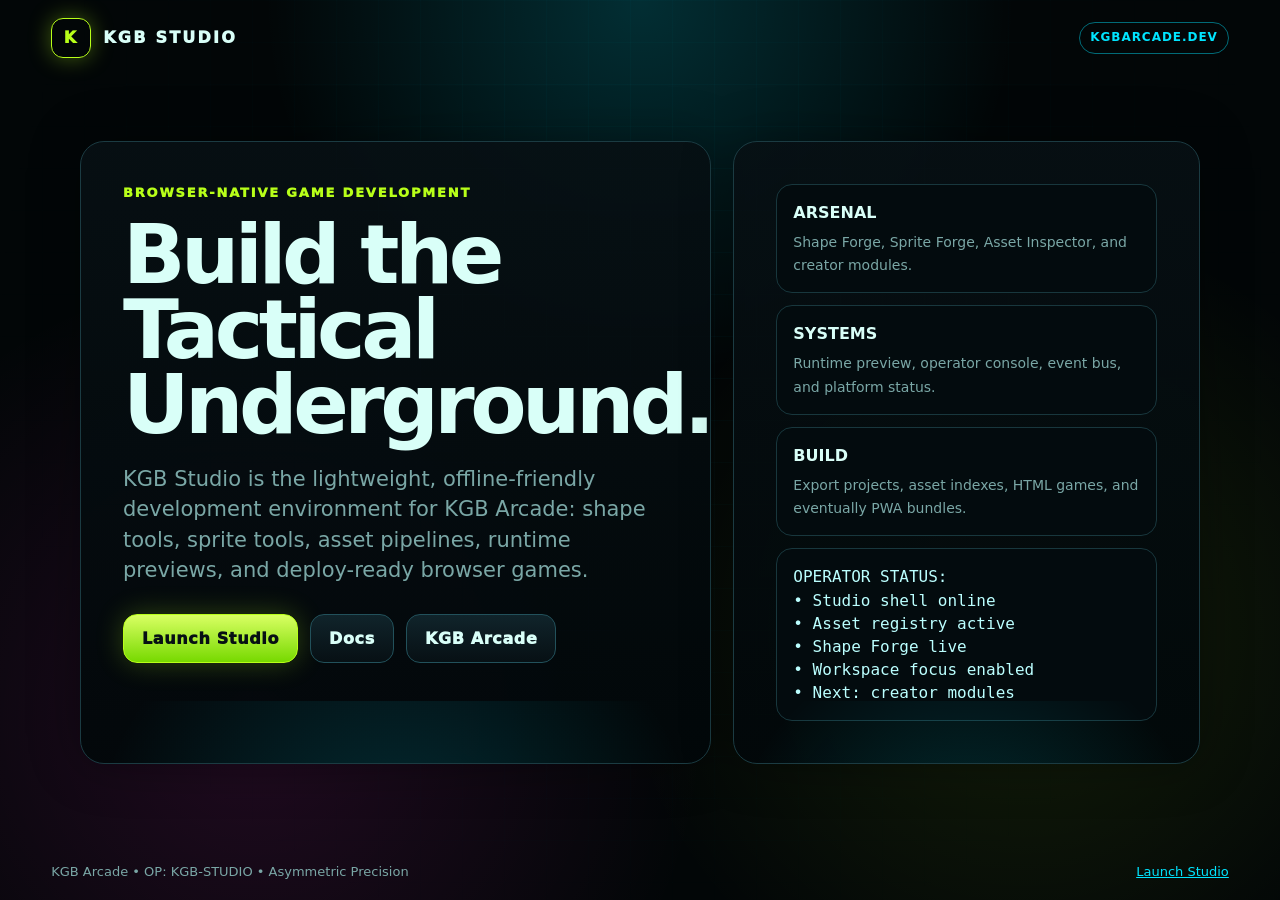
==== commit ae29773c: "Fixing main index page" ====
--- a/index.html
+++ b/index.html
@@ -2,1443 +2,133 @@
 <html lang="en">
 <head>
 <meta charset="utf-8">
-<meta name="viewport" content="width=device-width,initial-scale=1">
-<title>KGB Studio v0.10.1 - Full Shape Forge Hotfix</title>
+<meta name="viewport" content="width=device-width,initial-scale=1,viewport-fit=cover">
+<title>KGB Studio — Browser-Native Arcade Development</title>
+<meta name="description" content="KGB Studio is a browser-native game development environment for KGB Arcade.">
 <style>
-:root{--bg:#020607;--panel:#071014;--line:#1b3b42;--text:#d9fff8;--muted:#7aa7a6;--green:#b8ff19;--cyan:#00e5ff;--mag:#ff2bd6;--orange:#ff8a00}
-*{box-sizing:border-box}html,body{height:100%;margin:0;background:radial-gradient(circle at 50% 0%,#102124,#020607 45%,#000);color:var(--text);font:14px system-ui,Segoe UI,Arial;overflow:hidden}
-button,input,textarea,select{font:inherit}button{border:1px solid #22515b;background:#071014;color:var(--text);border-radius:12px;padding:8px 10px;font-weight:800;cursor:pointer}button:hover{border-color:var(--cyan)}button.active{border-color:var(--green);color:var(--green)}button.primary{background:linear-gradient(#d9ff63,#77d900);color:#071014;border-color:var(--green)}button.hot{border-color:var(--mag)}input,textarea,select{width:100%;background:#02080a;color:var(--text);border:1px solid #21464e;border-radius:12px;padding:9px}textarea{min-height:110px;font-family:monospace}label{display:block;margin:10px 0 5px;color:var(--muted);font-size:12px;font-weight:900;text-transform:uppercase;letter-spacing:.08em}
-.app{height:100%;display:grid;grid-template-rows:58px 54px 1fr}.top,.nav{display:flex;gap:8px;align-items:center;padding:8px 12px;border-bottom:1px solid var(--line);background:rgba(2,6,7,.92);overflow:auto}.brand{font-weight:1000;letter-spacing:.12em;white-space:nowrap}.pill{border:1px solid var(--green);color:var(--green);border-radius:99px;padding:2px 7px;font-size:11px}.status{margin-left:auto;color:var(--muted);white-space:nowrap}.shell{min-height:0;display:grid;grid-template-columns:320px 1fr 330px}.left,.right{min-height:0;overflow:auto;background:rgba(7,16,20,.88);padding:12px;border-right:1px solid var(--line)}.right{border-right:0;border-left:1px solid var(--line)}.center{min-width:0;min-height:0;display:grid;grid-template-rows:54px 1fr}.bar{display:flex;align-items:center;justify-content:space-between;gap:8px;padding:9px 12px;border-bottom:1px solid var(--line);background:#02080a}.work{min-height:0;overflow:auto;padding:14px}.card{background:linear-gradient(#0b171c,#040a0c);border:1px solid #1a3c43;border-radius:16px;padding:14px;margin-bottom:12px}.row{display:flex;gap:8px;align-items:center;flex-wrap:wrap}.grid{display:grid;grid-template-columns:1fr 1fr;gap:12px}.grid3{display:grid;grid-template-columns:repeat(3,1fr);gap:10px}.muted{color:var(--muted)}.treeHead{display:flex;justify-content:space-between;align-items:center;color:var(--green);font-weight:1000;border-bottom:1px solid #18373d;margin-top:10px;padding:7px 0}.treeItem{display:flex;justify-content:space-between;align-items:center;gap:8px;border:1px solid #18373d;border-radius:12px;background:#030b0e;margin:7px 0;padding:8px}.treeItem b{font-size:12px}.treeItem span{font-size:11px;color:var(--muted)}pre{white-space:pre-wrap;max-height:260px;overflow:auto;background:#02080a;border:1px solid #18373d;border-radius:12px;padding:10px;color:#bff}.stage{display:grid;place-items:center;min-height:520px;border:1px solid #18373d;border-radius:18px;background:#000;overflow:hidden}canvas{max-width:100%;height:auto;touch-action:none}.sprite{display:grid;grid-template-columns:1fr 270px;gap:12px}.tools{display:grid;grid-template-columns:1fr 1fr;gap:8px}.moduleCard{border:1px solid #21464e;border-radius:14px;padding:12px;background:#030b0e}.badge{background:var(--green);color:#071014;border-radius:99px;padding:2px 7px;font-size:11px;font-weight:1000}.modalBg{position:fixed;inset:0;display:none;place-items:center;background:rgba(0,0,0,.72);z-index:9;padding:18px}.modalBg.show{display:grid}.modal{max-width:880px;width:100%;max-height:88vh;overflow:auto;background:#061014;border:1px solid var(--cyan);border-radius:18px;padding:16px}.cmd{position:fixed;inset:0;display:none;place-items:start center;background:rgba(0,0,0,.65);z-index:10;padding-top:10vh}.cmd.show{display:grid}.cmdBox{width:min(760px,92vw);background:#061014;border:1px solid var(--cyan);border-radius:18px;padding:12px;box-shadow:0 0 40px rgba(0,229,255,.22)}.cmdItem{padding:10px;border:1px solid #18373d;border-radius:12px;margin-top:8px;background:#030b0e;cursor:pointer}.cmdItem:hover{border-color:var(--green)}.thumb{width:100%;aspect-ratio:1.6;border:1px solid #18373d;border-radius:14px;background:#000;display:grid;place-items:center;overflow:hidden;margin-bottom:10px}.thumb canvas{width:100%;height:100%}.mini{font-size:11px;color:var(--muted)}.tag{display:inline-block;border:1px solid #22515b;border-radius:99px;padding:2px 7px;margin:2px;color:var(--cyan);font-size:11px}.shapeShell{display:grid;grid-template-columns:1fr 280px;gap:12px}.shapeTools{display:grid;grid-template-columns:1fr 1fr;gap:8px}.shapeStage{display:grid;place-items:center;min-height:520px;border:1px solid #18373d;border-radius:18px;background:#000;overflow:hidden}@media(max-width:900px){.shapeShell{grid-template-columns:1fr}.shapeStage{min-height:48vh}}
-@media(max-width:900px){.shell{grid-template-columns:1fr;grid-template-rows:auto 1fr auto}.left,.right{max-height:28vh;border:0;border-bottom:1px solid var(--line)}.right{border-top:1px solid var(--line)}.grid,.grid3,.sprite{grid-template-columns:1fr}.status{display:none}.stage{min-height:48vh}}
-
-/*
-  Workspace Focus UI
-  ------------------
-  IMPORTANT FIX:
-  Do NOT use display:none on grid children here.
-
-  CSS grid auto-placement will remove display:none items from the grid flow.
-  When the left panel disappeared, the center workspace got auto-placed into
-  the first 0px column. That is why Explorer collapse created a tiny sliver.
-
-  Instead, keep the left/right grid items present, but collapse their columns
-  to 0 and visually hide their contents.
-*/
-body.left-collapsed .shell{grid-template-columns:0 minmax(0,1fr) 340px}
-body.right-collapsed .shell{grid-template-columns:330px minmax(0,1fr) 0}
-body.left-collapsed.right-collapsed .shell{grid-template-columns:0 minmax(0,1fr) 0}
-body.workspace-focus .shell{grid-template-columns:0 minmax(0,1fr) 0}
-
-body.left-collapsed .left,
-body.workspace-focus .left{
-  width:0;
-  min-width:0;
-  padding:0;
-  border:0;
-  overflow:hidden;
-  opacity:0;
+:root{
+  --bg:#020607; --panel:#071014; --line:#1b3b42; --text:#d9fff8;
+  --muted:#7aa7a6; --green:#b8ff19; --cyan:#00e5ff; --mag:#ff2bd6;
+}
+*{box-sizing:border-box}
+html,body{
+  margin:0; min-height:100%;
+  background:
+    radial-gradient(circle at 50% 0%,rgba(0,229,255,.18),transparent 34%),
+    radial-gradient(circle at 20% 80%,rgba(255,43,214,.12),transparent 36%),
+    radial-gradient(circle at 80% 70%,rgba(184,255,25,.10),transparent 34%),
+    #020607;
+  color:var(--text);
+  font:16px/1.45 system-ui,-apple-system,Segoe UI,Roboto,Arial,sans-serif;
+}
+body:before{
+  content:""; position:fixed; inset:0; pointer-events:none;
+  background:
+    linear-gradient(rgba(0,229,255,.035) 1px,transparent 1px),
+    linear-gradient(90deg,rgba(0,229,255,.035) 1px,transparent 1px);
+  background-size:42px 42px;
+  mask-image:radial-gradient(circle at 50% 35%,#000 0%,transparent 78%);
+}
+.wrap{min-height:100vh;display:grid;grid-template-rows:auto 1fr auto}
+header,footer{
+  display:flex;align-items:center;justify-content:space-between;gap:16px;
+  padding:18px clamp(18px,4vw,56px);
+}
+.brand{display:flex;align-items:center;gap:12px;font-weight:1000;letter-spacing:.14em}
+.logo{
+  width:40px;height:40px;border:1px solid var(--green);border-radius:12px;
+  display:grid;place-items:center;color:var(--green);
+  box-shadow:0 0 22px rgba(184,255,25,.35);
+}
+.badge{
+  border:1px solid rgba(0,229,255,.45);color:var(--cyan);border-radius:999px;
+  padding:6px 10px;font-size:12px;font-weight:900;letter-spacing:.08em;text-transform:uppercase;
+}
+main{display:grid;place-items:center;padding:28px clamp(18px,4vw,56px) 44px}
+.hero{width:min(1120px,100%);display:grid;grid-template-columns:1.15fr .85fr;gap:22px;align-items:stretch}
+.panel{
+  border:1px solid var(--line);
+  background:linear-gradient(180deg,rgba(7,16,20,.92),rgba(2,8,10,.94));
+  border-radius:24px;box-shadow:0 0 50px rgba(0,0,0,.35);
+  padding:clamp(22px,4vw,42px);position:relative;overflow:hidden;
+}
+.panel:after{
+  content:"";position:absolute;inset:auto -20% -45% -20%;height:55%;
+  background:radial-gradient(circle,rgba(0,229,255,.18),transparent 65%);
   pointer-events:none;
 }
-
-body.right-collapsed .right,
-body.workspace-focus .right{
-  width:0;
-  min-width:0;
-  padding:0;
-  border:0;
-  overflow:hidden;
-  opacity:0;
-  pointer-events:none;
+.eyebrow{color:var(--green);font-weight:1000;letter-spacing:.14em;text-transform:uppercase;font-size:13px}
+h1{margin:14px 0 14px;font-size:clamp(42px,7vw,82px);line-height:.92;letter-spacing:-.055em}
+.sub{color:var(--muted);max-width:760px;font-size:clamp(17px,2vw,21px)}
+.actions{display:flex;flex-wrap:wrap;gap:12px;margin-top:28px}
+.btn{
+  display:inline-flex;align-items:center;justify-content:center;min-height:48px;
+  padding:12px 18px;border-radius:14px;text-decoration:none;font-weight:1000;
+  letter-spacing:.04em;border:1px solid #22515b;color:var(--text);
+  background:linear-gradient(#10242b,#071014);
 }
-
-body.workspace-focus .workspaceFocusBtn{border-color:var(--green);color:var(--green)}
-body.left-collapsed #toggleLeftBtn,body.right-collapsed #toggleRightBtn{border-color:var(--green);color:var(--green)}
-.focusHint{font-size:11px;color:var(--muted)}
-.shapeList{max-height:170px;overflow:auto;border:1px solid #18373d;border-radius:12px;padding:8px;background:#02080a}
-.shapeList label{display:flex;align-items:center;gap:6px;margin:4px 0;color:var(--text);font-size:12px;text-transform:none;letter-spacing:0}
-.shapeList input{width:auto}.transformGrid{display:grid;grid-template-columns:1fr 1fr;gap:8px}.transformGrid input{padding:7px;font-size:12px}
-
-
-/*
-  Full Shape Forge host styles.
-  The full standalone tool runs inside an iframe so its UI and behavior stay
-  isolated from the Studio shell.
-*/
-.forgeHost{display:grid;grid-template-rows:auto minmax(0,1fr);gap:10px;min-height:calc(100vh - 150px)}
-.forgeToolbar{display:flex;gap:8px;align-items:center;flex-wrap:wrap}
-.forgeFrame{width:100%;height:calc(100vh - 185px);min-height:680px;border:1px solid #18373d;border-radius:18px;background:#020607}
-@media(max-width:900px){.forgeFrame{height:70vh;min-height:620px}}
+.btn.primary{
+  color:#071014;border-color:var(--green);
+  background:linear-gradient(180deg,#d9ff63,#77d900);
+  box-shadow:0 0 28px rgba(184,255,25,.24);
+}
+.btn:hover{border-color:var(--cyan);box-shadow:0 0 20px rgba(0,229,255,.25)}
+.grid{display:grid;gap:12px}
+.card{border:1px solid #18373d;background:#030b0e;border-radius:16px;padding:16px}
+.card b{display:block;margin-bottom:6px;color:var(--text)}
+.card span{color:var(--muted);font-size:14px}
+.console{font-family:ui-monospace,SFMono-Regular,Menlo,Consolas,monospace;color:#bff;white-space:pre-wrap}
+footer{color:var(--muted);font-size:13px}
+footer a{color:var(--cyan)}
+@media(max-width:860px){
+  .hero{grid-template-columns:1fr}
+  header,footer{align-items:flex-start;flex-direction:column}
+}
 </style>
 </head>
 <body>
-<div class="app">
-<header class="top"><div class="brand">KGB STUDIO <span class="pill">v0.10.1</span></div><button id="newBtn">New Operation</button><button id="undoBtn">Undo</button><button id="redoBtn">Redo</button><button id="cmdBtn">Operator Console</button><button id="toggleLeftBtn" title="Collapse/expand Operation Explorer">Explorer</button><button id="toggleRightBtn" title="Collapse/expand Intelligence/Comms">Intel</button><button id="focusBtn" class="workspaceFocusBtn" title="Focus workspace">Focus</button><button id="saveBtn">Save JSON</button><button id="loadBtn">Load JSON</button><input id="loadInput" type="file" accept=".json" hidden><button id="exportBtn">Export</button><button id="helpBtn">Help</button><div id="status" class="status">Ready.</div></header>
-<nav id="nav" class="nav"></nav>
-<section class="shell">
-<aside class="left"><div class="card"><h3>Operation Explorer</h3><label>Operation Name</label><input id="projectName"><label>Search Arsenal</label><input id="filter" placeholder="Search assets, kinds, tags..."><div id="explorer"></div></div></aside>
-<main class="center"><div class="bar"><div><b id="title"></b><div id="subtitle" class="muted"></div></div><div id="actions" class="row"></div></div><div id="work" class="work"></div></main>
-<aside class="right"><div class="card"><h3>Intelligence</h3><div id="props" class="muted">No asset selected.</div></div><div class="card"><h3>Comms</h3><pre id="log"></pre></div></aside>
-</section>
+<div class="wrap">
+<header>
+  <div class="brand"><div class="logo">K</div><div>KGB STUDIO</div></div>
+  <div class="badge">kgbarcade.dev</div>
+</header>
+
+<main>
+  <section class="hero">
+    <div class="panel">
+      <div class="eyebrow">Browser-native game development</div>
+      <h1>Build the Tactical Underground.</h1>
+      <p class="sub">
+        KGB Studio is the lightweight, offline-friendly development environment for KGB Arcade:
+        shape tools, sprite tools, asset pipelines, runtime previews, and deploy-ready browser games.
+      </p>
+      <div class="actions">
+        <a class="btn primary" href="./studio/">Launch Studio</a>
+        <a class="btn" href="./docs/">Docs</a>
+        <a class="btn" href="https://kgbarcade.com" rel="noopener">KGB Arcade</a>
+      </div>
+    </div>
+
+    <div class="panel">
+      <div class="grid">
+        <div class="card"><b>ARSENAL</b><span>Shape Forge, Sprite Forge, Asset Inspector, and creator modules.</span></div>
+        <div class="card"><b>SYSTEMS</b><span>Runtime preview, operator console, event bus, and platform status.</span></div>
+        <div class="card"><b>BUILD</b><span>Export projects, asset indexes, HTML games, and eventually PWA bundles.</span></div>
+        <div class="card console">OPERATOR STATUS:
+• Studio shell online
+• Asset registry active
+• Shape Forge live
+• Workspace focus enabled
+• Next: creator modules</div>
+      </div>
+    </div>
+  </section>
+</main>
+
+<footer>
+  <div>KGB Arcade • OP: KGB-STUDIO • Asymmetric Precision</div>
+  <div><a href="./studio/">Launch Studio</a></div>
+</footer>
 </div>
-<div id="modalBg" class="modalBg"><div class="modal"><div class="row" style="justify-content:space-between"><h2 id="modalTitle">Help</h2><button id="closeModal">Close</button></div><div id="modalBody"></div></div></div>
-<div id="cmd" class="cmd"><div class="cmdBox"><input id="cmdSearch" placeholder="Type a command..."><div id="cmdList"></div></div></div>
-
-<script>
-
-/*
-===============================================================================
-KGB STUDIO v0.10.1 — FULL SHAPE FORGE INTEGRATION HOTFIX
-
-WHY THIS VERSION EXISTS
------------------------
-v0.10 embedded the full standalone Shape Forge, but the outer Studio page went
-blank in the browser. The cause was embedded script-closing markup inside the
-HTML string. Browsers close script blocks while parsing HTML, even when that
-sequence appears inside a JavaScript string.
-
-This hotfix rebuilds from the known-good v0.9 Studio file and escapes embedded
-script closers before insertion.
-
-WHAT'S NEW / FIXED IN v0.10.1
------------------------------
-Fixed:
-- Studio no longer goes blank when loading the full embedded Shape Forge.
-- Embedded script closers are escaped before browser parsing.
-- Final HTML is validated to contain only one real outer script closer.
-
-Added:
-- Full standalone KGB Shape Forge v6.4 embedded as ASSETS -> Shape Forge.
-- Studio bridge for saving full forge projects into Studio assets.
-- Download Standalone Forge button.
-- Focus Workspace button.
-- Undo/Redo timing fix inside the embedded Shape Forge.
-
-REPO ACTION
------------
-Replace /studio/index.html with this file.
-
-SUGGESTED COMMIT
-----------------
-Hotfix full Shape Forge integration
-
-===============================================================================
-*/
-const $=s=>document.querySelector(s), $$=s=>[...document.querySelectorAll(s)];
-const uid=p=>p+"_"+Date.now().toString(36)+"_"+Math.random().toString(36).slice(2,7);
-function esc(s){return String(s??"").replace(/[&<>"']/g,c=>({"&":"&amp;","<":"&lt;",">":"&gt;","\"":"&quot;","'":"&#39;"}[c]||c))}
-function safe(s){return String(s||"kgb_project").toLowerCase().replace(/[^a-z0-9]+/g,"_").replace(/^_|_$/g,"")}
-function dl(n,t,m="text/plain"){const b=new Blob([t],{type:m}),a=document.createElement("a");a.href=URL.createObjectURL(b);a.download=n;a.click();URL.revokeObjectURL(a.href)}
-function project(name="Untitled KGB Game"){const now=new Date().toISOString();return{meta:{name,created:now,updated:now,studioVersion:"0.10.1"},mission:{note:""},assets:{sprites:[],animations:[],shapes:[],particles:[],sounds:[],palettes:[],tiles:[],maps:[],misc:[]},settings:{theme:"kgb-neon",target:"web-pwa"}}}
-function norm(p){let b=project(p?.meta?.name);return{...b,...p,meta:{...b.meta,...(p.meta||{})},assets:{...b.assets,...(p.assets||{})},settings:{...b.settings,...(p.settings||{})}}}
-
-/* EVENT BUS: simple pub/sub so modules can emit events without tight coupling. */
-const Bus={handlers:{},on(e,fn){(this.handlers[e] ||= []).push(fn)},emit(e,data){(this.handlers[e]||[]).forEach(fn=>fn(data));Studio.log("event: "+e)}};
-
-/* OPERATOR CONSOLE BACKEND: still called Commands internally, but this is our operator search/run system. */
-const Commands={
- list:[],
- add(id,label,run){this.list.push({id,label,run})},
- open(){renderCommands();$("#cmd").classList.add("show");$("#cmdSearch").value="";$("#cmdSearch").focus()},
- close(){$("#cmd").classList.remove("show")},
- run(id){let c=this.list.find(x=>x.id===id);if(c){c.run();this.close()}}
-};
-function renderCommands(){let q=($("#cmdSearch")?.value||"").toLowerCase();$("#cmdList").innerHTML=Commands.list.filter(c=>!q||c.label.toLowerCase().includes(q)||c.id.includes(q)).map(c=>'<div class="cmdItem" data-cmd="'+c.id+'"><b>'+esc(c.label)+'</b><br><span class="muted">'+esc(c.id)+'</span></div>').join("");$("#cmdList").querySelectorAll("[data-cmd]").forEach(x=>x.onclick=()=>Commands.run(x.dataset.cmd))}
-
-/* HISTORY: snapshot-based undo/redo for project-level asset mutations. */
-const History={undo:[],redo:[],snapshot(label){Studio.sync();this.undo.push({label,state:JSON.stringify(Studio.state.project)});this.redo=[];updateHistoryButtons()},restore(item){Studio.hydrate(JSON.parse(item.state))},undoIt(){if(!this.undo.length)return;this.redo.push({label:"redo",state:JSON.stringify(Studio.state.project)});this.restore(this.undo.pop());Studio.log("Undo")},redoIt(){if(!this.redo.length)return;this.undo.push({label:"undo",state:JSON.stringify(Studio.state.project)});this.restore(this.redo.pop());Studio.log("Redo")}};
-function updateHistoryButtons(){$("#undoBtn").disabled=!History.undo.length;$("#redoBtn").disabled=!History.redo.length}
-
-
-/*
--------------------------------------------------------------------------------
-ASSET REGISTRY FACADE
-
-This is the safe v0.6 version of AssetDB.
-
-Instead of replacing the known-good project.assets arrays, this facade gives us
-AssetDB-like capabilities while keeping the existing schema stable.
-
-Later, when we're ready, this can become a true UUID AssetDB. For now it gives:
-- all()      -> list every asset across all buckets
-- find()     -> search all assets
-- get()      -> retrieve an asset by bucket/id
-- usedBy()   -> dependency graph foundation
-- summary()  -> counts by bucket
--------------------------------------------------------------------------------
-*/
-const AssetRegistry={
-  buckets(){
-    return Studio.state.project.assets || {};
-  },
-
-  all(){
-    const out=[];
-    Object.entries(this.buckets()).forEach(([bucket,items])=>{
-      (items||[]).forEach(asset=>{
-        out.push({bucket,asset});
-      });
-    });
-    return out;
-  },
-
-  find(query){
-    const q=String(query||"").toLowerCase();
-    return this.all().filter(({bucket,asset})=>{
-      const text=[
-        bucket,
-        asset.id,
-        asset.name,
-        asset.kind,
-        asset.adapter,
-        ...(asset.tags||[])
-      ].join(" ").toLowerCase();
-      return !q || text.includes(q);
-    });
-  },
-
-  get(bucket,id){
-    return (this.buckets()[bucket]||[]).find(asset=>asset.id===id);
-  },
-
-  usedBy(bucket,id){
-    return this.all().filter(({asset})=>{
-      return (asset.dependencies||[]).some(dep=>dep.bucket===bucket && dep.id===id);
-    });
-  },
-
-  summary(){
-    const rows={};
-    Object.entries(this.buckets()).forEach(([bucket,items])=>{
-      rows[bucket]=(items||[]).length;
-    });
-    return rows;
-  }
-};
-
-/*
--------------------------------------------------------------------------------
-ASSET PREVIEW HELPERS
-
-The Intelligence panel needs a fast way to preview selected assets.
-
-For now:
-- Sprite assets with procedural objects are drawn on a mini canvas.
-- Other assets get a labeled tactical placeholder card.
-
-This stays intentionally simple so it cannot break the working editor.
--------------------------------------------------------------------------------
-*/
-function renderAssetPreview(asset,canvas){
-  if(!canvas)return;
-
-  const ctx=canvas.getContext("2d");
-  ctx.clearRect(0,0,canvas.width,canvas.height);
-
-  // Dark tactical background.
-  ctx.fillStyle="#000";
-  ctx.fillRect(0,0,canvas.width,canvas.height);
-
-  // Light grid gives every preview the same KGB Studio visual language.
-  ctx.strokeStyle="#00e5ff33";
-  ctx.lineWidth=1;
-  for(let x=0;x<canvas.width;x+=24){
-    ctx.beginPath();
-    ctx.moveTo(x,0);
-    ctx.lineTo(x,canvas.height);
-    ctx.stroke();
-  }
-  for(let y=0;y<canvas.height;y+=24){
-    ctx.beginPath();
-    ctx.moveTo(0,y);
-    ctx.lineTo(canvas.width,y);
-    ctx.stroke();
-  }
-
-  // Sprite Forge assets currently store procedural objects directly on asset.objects.
-  if(asset?.objects?.length){
-    ctx.save();
-    ctx.scale(0.36,0.36);
-    ctx.translate(170,35);
-
-    // Reuse SpriteForge.draw safely by temporarily pointing its ctx at preview ctx.
-    const oldCtx=SpriteForge.ctx;
-    SpriteForge.ctx=ctx;
-    asset.objects.forEach(o=>SpriteForge.draw(o));
-    SpriteForge.ctx=oldCtx;
-
-    ctx.restore();
-    return;
-  }
-
-  // Shape Forge assets store vector objects on asset.shapes.
-  if(asset?.shapes?.length && typeof ShapeForge!=="undefined"){
-    ctx.save();
-    ctx.scale(0.36,0.36);
-    ctx.translate(170,35);
-
-    // Reuse ShapeForge.drawShape safely by temporarily pointing its ctx at preview ctx.
-    const oldCtx=ShapeForge.ctx;
-    ShapeForge.ctx=ctx;
-    asset.shapes.forEach(o=>ShapeForge.drawShape(o));
-    ShapeForge.ctx=oldCtx;
-
-    ctx.restore();
-    return;
-  }
-
-  // Generic fallback preview for non-canvas assets.
-  ctx.fillStyle="#b8ff19";
-  ctx.font="bold 18px system-ui";
-  ctx.fillText(String(asset?.kind||"asset").toUpperCase(),20,42);
-  ctx.fillStyle="#7aa7a6";
-  ctx.font="14px system-ui";
-  ctx.fillText(String(asset?.name||"Unnamed Asset"),20,68);
-}
-
-/*
--------------------------------------------------------------------------------
-DEPENDENCY VIEW HELPERS
-
-Dependencies are optional in this stable schema.
-
-A dependency is expected to look like:
-  { bucket: "sprites", id: "sprites_xxxxx" }
-
-This creates the foundation for richer dependency graphs later.
--------------------------------------------------------------------------------
-*/
-function dependencyLabel(dep){
-  if(!dep)return "unknown dependency";
-  const target=AssetRegistry.get(dep.bucket,dep.id);
-  return target ? (target.name||target.id) : `${dep.bucket}/${dep.id}`;
-}
-
-
-/* STUDIO CORE: owns module registry, adapter registry, shared project state, selection, and mutation helpers. */
-const Studio={
- modules:new Map(), adapters:new Map(), state:{project:project(),selection:null},
- log(m){$("#log").textContent="["+new Date().toLocaleTimeString()+"] "+m+"\n"+$("#log").textContent;$("#status").textContent=m},
- register(m){this.modules.set(m.id,m)},
- installAdapter(a){this.adapters.set(a.id,a);this.register(a.toModule())},
- open(id,opt={}){const m=this.modules.get(id);if(!m)return this.log("Missing module "+id);$("#title").textContent=m.title;$("#subtitle").textContent=m.description||"";$("#work").innerHTML="";$("#actions").innerHTML="";$("#props").innerHTML="";m.render?.($("#work"),this,opt);m.actions?.($("#actions"),this,opt);m.properties?.($("#props"),this,opt);$$("[data-section]").forEach(b=>b.classList.toggle("active",b.dataset.section===m.section));Bus.emit("module:opened",{id});this.log("Opened "+m.title)},
- sync(){this.state.project.meta.name=$("#projectName").value.trim()||"Untitled KGB Game";this.state.project.meta.updated=new Date().toISOString()},
- exportProject(){this.sync();return JSON.stringify(this.state.project,null,2)},
- hydrate(p){this.state.project=norm(p);$("#projectName").value=this.state.project.meta.name;renderExplorer();this.renderProps();updateHistoryButtons();this.log("Project loaded")},
- mutate(label,fn){History.snapshot(label);fn();this.sync();renderExplorer();this.renderProps();Bus.emit("project:changed",{label})},
- addAsset(type,a){this.mutate("add "+type,()=>{a.id ||= uid(type);a.created ||= new Date().toISOString();a.updated=new Date().toISOString();this.state.project.assets[type].push(a)});this.log("Saved "+type.slice(0,-1)+": "+a.name);return a},
- find(type,id){return(this.state.project.assets[type]||[]).find(a=>a.id===id)},
- updateAsset(type,id,patch){this.mutate("update asset",()=>{let a=this.find(type,id);if(a)Object.assign(a,patch,{id,updated:new Date().toISOString()})});},
- deleteAsset(type,id){this.mutate("delete asset",()=>{let arr=this.state.project.assets[type]||[],i=arr.findIndex(a=>a.id===id);if(i>=0)arr.splice(i,1);this.state.selection=null})},
- duplicateAsset(type,id){this.mutate("duplicate asset",()=>{let a=this.find(type,id);if(a){let c=JSON.parse(JSON.stringify(a));c.id=uid(type);c.name=(c.name||"Asset")+" Copy";this.state.project.assets[type].push(c)}})},
- selectAsset(type,id){let a=this.find(type,id);if(!a)return;this.state.selection={type,id};this.renderProps();let adapter=[...this.adapters.values()].find(ad=>ad.canOpen?.(a));if(adapter)this.open(adapter.moduleId,{asset:a});else this.log("Selected "+a.name)},
- renderProps(){
-  let s=this.state.selection,p=$("#props");
-
-  // Nothing selected: keep Intelligence quiet and clear.
-  if(!s){
-    p.innerHTML='<div class="muted">No asset selected.</div>';
-    return;
-  }
-
-  let a=this.find(s.type,s.id);
-  if(!a){
-    p.textContent="Missing asset";
-    return;
-  }
-
-  // Optional dependency data. This does not require a schema migration.
-  let deps=a.dependencies||[];
-  let usedBy=AssetRegistry.usedBy(s.type,s.id);
-
-  // Rich Intelligence panel. This is still backed by the stable v0.5/v0.6 asset shape.
-  p.innerHTML=
-    '<div class="thumb"><canvas id="assetThumb" width="320" height="200"></canvas></div>'+
-    '<label>Name</label><input id="pname" value="'+esc(a.name||"")+'">'+
-    '<label>Bucket</label><input disabled value="'+esc(s.type)+'">'+
-    '<label>Kind</label><input disabled value="'+esc(a.kind||"asset")+'">'+
-    '<label>Folder</label><input id="pfolder" value="'+esc(a.folder||"/")+'">'+
-    '<label>Tags comma-separated</label><input id="ptags" value="'+esc((a.tags||[]).join(", "))+'">'+
-    '<label>Notes</label><textarea id="pnotes">'+esc(a.notes||"")+'</textarea>'+
-    '<div class="row">'+
-      '<button class="primary" id="applyP">Apply</button>'+
-      '<button id="openP">Open</button>'+
-      '<button id="dupeP">Duplicate</button>'+
-      '<button class="hot" id="delP">Delete</button>'+
-    '</div>'+
-    '<p class="mini">ID: '+esc(a.id||"")+'</p>'+
-    '<p class="mini">Dependencies: '+deps.length+' • Used by: '+usedBy.length+'</p>'+
-    '<div>'+
-      deps.map(dep=>'<span class="tag">uses '+esc(dependencyLabel(dep))+'</span>').join("")+
-      usedBy.map(item=>'<span class="tag">used by '+esc(item.asset.name||item.asset.id)+'</span>').join("")+
-    '</div>'+
-    '<label>Raw Asset JSON</label><textarea id="pjson">'+esc(JSON.stringify(a,null,2))+'</textarea>';
-
-  renderAssetPreview(a,$("#assetThumb"));
-
-  // Apply writes the friendly fields back into the raw JSON object, then saves.
-  $("#applyP").onclick=()=>{
-    try{
-      let raw=JSON.parse($("#pjson").value);
-      raw.name=$("#pname").value;
-      raw.folder=$("#pfolder").value||"/";
-      raw.tags=$("#ptags").value.split(",").map(x=>x.trim()).filter(Boolean);
-      raw.notes=$("#pnotes").value;
-      this.updateAsset(s.type,s.id,raw);
-    }catch(e){
-      alert(e.message);
-    }
-  };
-
-  $("#openP").onclick=()=>this.selectAsset(s.type,s.id);
-  $("#dupeP").onclick=()=>this.duplicateAsset(s.type,s.id);
-  $("#delP").onclick=()=>{
-    if(confirm("Delete asset?"))this.deleteAsset(s.type,s.id);
-  };
-}
-};
-
-const sections={MISSION:[["mission.brief","Brief"],["mission.project","Project JSON"]],ASSETS:[["asset.library","Asset Library"],["asset.inspector","Asset Inspector"],["asset.shapeforge","Shape Forge"],["asset.spriteforge","Sprite Forge"],["asset.adapters","Module Adapters"]],SYSTEMS:[["system.runtime","Runtime Preview"],["system.taio","TAIO"],["system.registry","Asset Registry"],["system.platform","Platform"],["system.events","Event Bus"],["system.changelog","Changelog"]],BUILD:[["build.export","Export"],["build.validate","Validate"]],DEPLOY:[["deploy.notes","Deploy Notes"]]};
-function renderNav(){let n=$("#nav");n.innerHTML="";Object.keys(sections).forEach(sec=>{let b=document.createElement("button");b.textContent=sec;b.dataset.section=sec;b.onclick=()=>Studio.open(sections[sec][0][0]);n.appendChild(b)})}
-function renderExplorer(){let q=($("#filter")?.value||"").toLowerCase(),p=Studio.state.project,root=$("#explorer");let h='<div class="treeHead"><span>MISSION</span><button data-open="mission.brief">Open</button></div><div class="treeItem"><div><b>'+esc(p.meta.name)+'</b><br><span>'+esc(p.settings.target)+'</span></div><button data-open="mission.project">JSON</button></div>';["sprites","animations","shapes","particles","sounds","palettes","tiles","maps"].forEach(type=>{let arr=(p.assets[type]||[]).filter(a=>!q||(a.name||"").toLowerCase().includes(q)||(a.kind||"").toLowerCase().includes(q));h+='<div class="treeHead"><span>'+type.toUpperCase()+'</span><button data-open="'+(type==="sprites"?"asset.spriteforge":type==="shapes"?"asset.shapeforge":"asset.adapters")+'">+</button></div>';h+=arr.length?arr.map(a=>'<div class="treeItem"><div><b>'+esc(a.name||a.id)+'</b><br><span>'+esc(a.kind||"asset")+'</span></div><button data-type="'+type+'" data-id="'+a.id+'">Open</button></div>').join(""):'<div class="muted">No '+type+'.</div>'});root.innerHTML=h;root.querySelectorAll("[data-open]").forEach(b=>b.onclick=()=>Studio.open(b.dataset.open));root.querySelectorAll("[data-id]").forEach(b=>b.onclick=()=>Studio.selectAsset(b.dataset.type,b.dataset.id))}
-
-/* TOOL ADAPTER FACTORY: promotes standalone tools into Studio modules without rewriting them. */
-function createToolAdapter(o){return{...o,toModule(){return{id:o.moduleId,section:o.section,title:o.title,description:o.description,render:(r,s,opt)=>o.render(r,s,opt),actions:(r,s,opt)=>{r.innerHTML='<button id="adSave">Save Asset</button><button id="adExport">Export</button>';$("#adSave").onclick=()=>o.save?.(s,opt);$("#adExport").onclick=()=>o.exportAsset?.(s,opt)},properties:(p,s,opt)=>{p.innerHTML=opt?.asset?'<div class="muted">Opened: '+esc(opt.asset.name)+'</div>':'<div class="muted">'+esc(o.title)+' adapter active.</div>'}}}}}
-
-/* SPRITE FORGE LITE: the first embedded canvas asset editor. Kept stable from v0.5. */
-const SpriteForge={canvas:null,ctx:null,objects:[],selectedId:null,tool:"select",isDown:false,draft:null,start:null,currentAsset:null,style:{fill:"#ff8a00",stroke:"#b8ff19",weight:4,glow:12},
- init(asset){this.canvas=$("#spriteCanvas");this.ctx=this.canvas.getContext("2d");this.objects=asset?.objects?JSON.parse(JSON.stringify(asset.objects)):[];this.currentAsset=asset||null;this.selectedId=null;this.render();this.canvas.onpointerdown=e=>this.down(e);this.canvas.onpointermove=e=>this.move(e);this.canvas.onpointerup=e=>this.up(e);this.canvas.onpointercancel=e=>this.up(e)},
- pos(e){let r=this.canvas.getBoundingClientRect();return{x:(e.clientX-r.left)*this.canvas.width/r.width,y:(e.clientY-r.top)*this.canvas.height/r.height}},
- down(e){this.canvas.setPointerCapture(e.pointerId);this.isDown=true;let p=this.pos(e);this.start=p;if(this.tool==="select"){let hit=this.hit(p.x,p.y);this.selectedId=hit?.id||null;this.draft=hit?{x:p.x,y:p.y,ox:hit.x,oy:hit.y,pts:hit.points?JSON.parse(JSON.stringify(hit.points)):null}:null;this.render();return}if(this.tool==="pen"){this.draft={type:"path",points:[p],style:{...this.style},id:uid("obj")};return}this.draft={type:this.tool,x:p.x,y:p.y,w:1,h:1,style:{...this.style},id:uid("obj")}},
- move(e){if(!this.isDown)return;let p=this.pos(e);if(this.tool==="select"&&this.selectedId&&this.draft){let o=this.objects.find(x=>x.id===this.selectedId);if(o){if(o.points&&this.draft.pts){let dx=p.x-this.draft.x,dy=p.y-this.draft.y;o.points=this.draft.pts.map(pt=>({x:pt.x+dx,y:pt.y+dy}))}else{o.x=this.draft.ox+(p.x-this.draft.x);o.y=this.draft.oy+(p.y-this.draft.y)}this.render()}return}if(this.tool==="pen"&&this.draft){this.draft.points.push(p);this.render();this.draw(this.draft);return}if(this.draft){this.draft.w=p.x-this.start.x;this.draft.h=p.y-this.start.y;this.render();this.draw(this.draft)}},
- up(){if(!this.isDown)return;this.isDown=false;if(this.draft&&this.tool!=="select"){this.objects.push(this.draft);this.selectedId=this.draft.id;this.draft=null;this.render();Bus.emit("sprite:changed",{})}},
- bounds(o){if(o.type==="path"){let xs=o.points.map(p=>p.x),ys=o.points.map(p=>p.y);return{x:Math.min(...xs)-10,y:Math.min(...ys)-10,w:Math.max(...xs)-Math.min(...xs)+20,h:Math.max(...ys)-Math.min(...ys)+20}}return{x:Math.min(o.x,o.x+o.w),y:Math.min(o.y,o.y+o.h),w:Math.abs(o.w),h:Math.abs(o.h)}},
- hit(x,y){for(let i=this.objects.length-1;i>=0;i--){let b=this.bounds(this.objects[i]);if(x>=b.x&&x<=b.x+b.w&&y>=b.y&&y<=b.y+b.h)return this.objects[i]}return null},
- selected(){return this.objects.find(o=>o.id===this.selectedId)},
- render(){let c=this.canvas,ctx=this.ctx;if(!ctx)return;ctx.clearRect(0,0,c.width,c.height);let bg=ctx.createRadialGradient(256,256,20,256,256,420);bg.addColorStop(0,"#092126");bg.addColorStop(1,"#000");ctx.fillStyle=bg;ctx.fillRect(0,0,c.width,c.height);ctx.strokeStyle="#00e5ff22";for(let x=0;x<c.width;x+=32){ctx.beginPath();ctx.moveTo(x,0);ctx.lineTo(x,c.height);ctx.stroke()}for(let y=0;y<c.height;y+=32){ctx.beginPath();ctx.moveTo(0,y);ctx.lineTo(c.width,y);ctx.stroke()}this.objects.forEach(o=>this.draw(o));let s=this.selected();if(s){let b=this.bounds(s);ctx.save();ctx.setLineDash([8,6]);ctx.strokeStyle="#fff";ctx.strokeRect(b.x-6,b.y-6,b.w+12,b.h+12);ctx.restore()}},
- draw(o){let ctx=this.ctx,s=o.style||this.style;ctx.save();ctx.shadowColor=s.stroke;ctx.shadowBlur=s.glow;ctx.lineWidth=s.weight;ctx.strokeStyle=s.stroke;ctx.fillStyle=s.fill;ctx.beginPath();if(o.type==="rect")ctx.rect(o.x,o.y,o.w,o.h);if(o.type==="ellipse")ctx.ellipse(o.x+o.w/2,o.y+o.h/2,Math.abs(o.w/2),Math.abs(o.h/2),0,0,Math.PI*2);if(o.type==="triangle"){ctx.moveTo(o.x+o.w/2,o.y);ctx.lineTo(o.x+o.w,o.y+o.h);ctx.lineTo(o.x,o.y+o.h);ctx.closePath()}if(o.type==="path"){ctx.moveTo(o.points[0].x,o.points[0].y);for(let i=1;i<o.points.length;i++)ctx.lineTo(o.points[i].x,o.points[i].y)}if(o.type!=="path")ctx.fill();ctx.stroke();ctx.restore()},
- payload(){return{name:$("#sfName")?.value||"Procedural Sprite",kind:"procedural-canvas-sprite",adapter:"sprite-forge",objects:JSON.parse(JSON.stringify(this.objects)),drawFunction:this.exportJS()}},
- exportJS(){return "function drawKGBSprite(ctx){\n  const objects="+JSON.stringify(this.objects,null,2)+";\n  // draw objects here\n}"},
- del(){if(!this.selectedId)return;this.objects=this.objects.filter(o=>o.id!==this.selectedId);this.selectedId=null;this.render();Bus.emit("sprite:changed",{})},dupe(){let o=this.selected();if(!o)return;let n=JSON.parse(JSON.stringify(o));n.id=uid("obj");if(n.points)n.points=n.points.map(p=>({x:p.x+18,y:p.y+18}));else{n.x+=18;n.y+=18}this.objects.push(n);this.selectedId=n.id;this.render();Bus.emit("sprite:changed",{})},clear(){if(confirm("Clear?")){this.objects=[];this.selectedId=null;this.render();Bus.emit("sprite:changed",{})}}
-};
-
-Studio.register({id:"mission.brief",section:"MISSION",title:"Mission Brief",description:"Operation command surface",render(r){r.innerHTML='<div class="card"><h3>KGB Studio v0.6 Stable Core Platform</h3><p class="muted">UI quality-of-life patch for canvas-heavy workspaces. Collapse Explorer, collapse Intel, or enter Focus mode to give the center workspace maximum room.</p><div class="grid3"><div class="card"><h4>Asset Registry</h4><p>AssetDB-like search and summary without changing the working schema.</p></div><div class="card"><h4>Operator Console</h4><p>The command system is now treated as searchable operators.</p></div><div class="card"><h4>Safe Platform</h4><p>No risky project schema rewrite in this build.</p></div></div></div><div class="card"><h3>v0.6 Changelog</h3><pre>Added:\n- Operation-flavored UI labels.\n- AssetRegistry facade over existing project.assets arrays.\n- SYSTEMS → Asset Registry module.\n- SYSTEMS → Platform module.\n- SYSTEMS → Changelog module.\n- Dependency/used-by foundation through optional asset.dependencies.\n- Stronger top-of-file developer notes and system comments.\n\nChanged:\n- Command UI is now branded as Operator Console.\n- Properties panel is now branded as Intelligence.\n- Event Log is now Comms.\n\nKept stable:\n- Existing v0.5 project schema.\n- Existing adapters.\n- Existing Sprite Forge Lite.\n- Existing undo/redo and command wiring.\n\nSuggested commit:\nHotfix full Shape Forge integration</pre></div>'}});
-Studio.register({id:"mission.project",section:"MISSION",title:"Project JSON",description:"Live project object",render(r){r.innerHTML='<div class="card"><h3>Project JSON</h3><button id="refresh">Refresh</button><pre id="json"></pre></div>';$("#refresh").onclick=()=>$("#json").textContent=Studio.exportProject();$("#refresh").click()}});
-Studio.register({id:"asset.library",section:"ASSETS",title:"Asset Library",description:"Manage project assets",render(r){r.innerHTML='<div class="card"><h3>Asset Library</h3><p class="muted">Use the Project Explorer on the left. Select assets to open/edit/delete/duplicate.</p><div class="grid3">'+Object.entries(Studio.state.project.assets).map(([k,v])=>'<div class="card"><h4>'+k+'</h4><p>'+v.length+'</p></div>').join("")+'</div></div>'}});
-
-/*
--------------------------------------------------------------------------------
-ASSETS → ASSET INSPECTOR
-
-This module explains/hosts the inspector. The live editable inspector is the
-right-side Intelligence panel, because that panel follows the selected asset.
--------------------------------------------------------------------------------
-*/
-Studio.register({id:"asset.inspector",section:"ASSETS",title:"Asset Inspector",description:"Rich metadata, preview, and dependency inspection",render(r){
-  const sel=Studio.state.selection;
-  const asset=sel?Studio.find(sel.type,sel.id):null;
-  r.innerHTML='<div class="card"><h3>Asset Inspector</h3><p class="muted">Select an asset from Operation Explorer. The right-side Intelligence panel now shows preview, metadata, tags, notes, dependencies, used-by, and raw JSON.</p>'+
-    (asset?'<pre>'+esc(JSON.stringify({bucket:sel.type,id:asset.id,name:asset.name,kind:asset.kind,tags:asset.tags||[],dependencies:asset.dependencies||[]},null,2))+'</pre>':'<p>No asset selected.</p>')+
-    '</div>';
-}});
-
-
-/*
--------------------------------------------------------------------------------
-SHAPE FORGE MODULE
-
-Shape Forge is the canonical vector-shape editor path.
-
-This first stable version is deliberately conservative:
-- It uses simple object geometry, not complex boolean path math yet.
-- It saves into project.assets.shapes using the existing v0.5/v0.7 schema.
-- It provides enough drawing/editing to become useful without risking the shell.
-- More advanced boolean operations come later after the stable module pattern holds.
-
-Current shape object model:
-{
-  id,
-  type: "rect" | "roundrect" | "ellipse" | "polygon" | "line" | "path",
-  x, y, w, h,
-  sides,
-  points,
-  style:{ fill, stroke, weight, glow, opacity }
-}
--------------------------------------------------------------------------------
-*/
-const ShapeForge={
-  canvas:null,
-  ctx:null,
-  shapes:[],
-  selectedId:null,
-  tool:"select",
-  isDown:false,
-  draft:null,
-  start:null,
-  currentAsset:null,
-  transformMode:null,
-  transformStart:null,
-
-  style:{
-    fill:"#ff8a00",
-    stroke:"#00e5ff",
-    weight:4,
-    glow:10,
-    opacity:1,
-    sides:3,
-    radius:18
-  },
-
-
-  /*
-  TRANSFORM GIZMO HELPERS
-  -----------------------
-  These helpers are intentionally local to Shape Forge for now. Once proven,
-  the same pattern can be extracted into a shared Studio transform gizmo.
-  */
-  handleSize(){return 10},
-
-  selectedBounds(){
-    const s=this.selected();
-    return s?this.bounds(s):null;
-  },
-
-  handlesForBounds(b){
-    if(!b)return [];
-    const x=b.x,y=b.y,w=b.w,h=b.h,cx=x+w/2,cy=y+h/2,hs=this.handleSize();
-    return [
-      {id:"nw",x,y},{id:"n",x:cx,y},{id:"ne",x:x+w,y},
-      {id:"e",x:x+w,y:cy},{id:"se",x:x+w,y:y+h},{id:"s",x:cx,y:y+h},
-      {id:"sw",x,y:y+h},{id:"w",x,y:cy}
-    ].map(h=>({...h,size:hs}));
-  },
-
-  hitHandle(x,y){
-    const b=this.selectedBounds();
-    if(!b)return null;
-    return this.handlesForBounds(b).find(h=>{
-      const r=h.size/2+3;
-      return x>=h.x-r&&x<=h.x+r&&y>=h.y-r&&y<=h.y+r;
-    })||null;
-  },
-
-  drawTransformGizmo(){
-    const ctx=this.ctx,b=this.selectedBounds();
-    if(!ctx||!b)return;
-
-    ctx.save();
-    ctx.setLineDash([8,6]);
-    ctx.strokeStyle="#fff";
-    ctx.lineWidth=2;
-    ctx.strokeRect(b.x-6,b.y-6,b.w+12,b.h+12);
-
-    ctx.setLineDash([]);
-    this.handlesForBounds(b).forEach(h=>{
-      ctx.fillStyle="#020607";
-      ctx.strokeStyle="#b8ff19";
-      ctx.lineWidth=2;
-      ctx.shadowColor="#b8ff19";
-      ctx.shadowBlur=8;
-      ctx.beginPath();
-      ctx.rect(h.x-h.size/2,h.y-h.size/2,h.size,h.size);
-      ctx.fill();
-      ctx.stroke();
-    });
-    ctx.restore();
-  },
-
-  beginTransform(handle,p){
-    const s=this.selected();
-    if(!s)return;
-    this.transformMode=handle.id;
-    this.transformStart={pointer:p,shape:JSON.parse(JSON.stringify(s)),bounds:this.bounds(s)};
-  },
-
-  applyResize(p,lockAspect){
-    const s=this.selected(),st=this.transformStart;
-    if(!s||!st)return;
-
-    const mode=this.transformMode,b=st.bounds;
-    let x=b.x,y=b.y,w=b.w,h=b.h;
-    const dx=p.x-st.pointer.x,dy=p.y-st.pointer.y;
-
-    if(mode.includes("e"))w=b.w+dx;
-    if(mode.includes("s"))h=b.h+dy;
-    if(mode.includes("w")){x=b.x+dx;w=b.w-dx}
-    if(mode.includes("n")){y=b.y+dy;h=b.h-dy}
-
-    if(lockAspect&&b.w&&b.h){
-      const ratio=b.w/b.h;
-      if(Math.abs(w-b.w)>Math.abs(h-b.h))h=w/ratio;
-      else w=h*ratio;
-    }
-
-    this.applyBoundsToShape(s,{x,y,w,h},st.shape);
-    this.refreshTransformFields();
-  },
-
-  applyBoundsToShape(shape,bounds,source){
-    const src=source||shape;
-
-    if(src.type==="compound"&&src.children){
-      const old=this.bounds(src);
-      const sx=old.w?bounds.w/old.w:1,sy=old.h?bounds.h/old.h:1;
-      const mapPoint=p=>({x:bounds.x+(p.x-old.x)*sx,y:bounds.y+(p.y-old.y)*sy});
-      const transformChild=(child)=>{
-        const copy=JSON.parse(JSON.stringify(child));
-        if(copy.children)copy.children=copy.children.map(transformChild);
-        else if(copy.points)copy.points=copy.points.map(mapPoint);
-        else if(copy.type==="line"){
-          const p1=mapPoint({x:copy.x,y:copy.y}),p2=mapPoint({x:copy.x+copy.w,y:copy.y+copy.h});
-          copy.x=p1.x;copy.y=p1.y;copy.w=p2.x-p1.x;copy.h=p2.y-p1.y;
-        }else{
-          const cb=this.bounds(copy);
-          copy.x=bounds.x+(copy.x-old.x)*sx;
-          copy.y=bounds.y+(copy.y-old.y)*sy;
-          copy.w=(copy.w||cb.w)*sx;
-          copy.h=(copy.h||cb.h)*sy;
-        }
-        return copy;
-      };
-      shape.children=src.children.map(transformChild);
-      return;
-    }
-
-    if(src.type==="path"&&src.points){
-      const old=this.bounds(src);
-      const sx=old.w?bounds.w/old.w:1,sy=old.h?bounds.h/old.h:1;
-      shape.points=src.points.map(pt=>({x:bounds.x+(pt.x-old.x)*sx,y:bounds.y+(pt.y-old.y)*sy}));
-      return;
-    }
-
-    if(src.type==="line"){
-      shape.x=bounds.x;shape.y=bounds.y;shape.w=bounds.w;shape.h=bounds.h;
-      return;
-    }
-
-    shape.x=bounds.x;shape.y=bounds.y;shape.w=bounds.w;shape.h=bounds.h;
-  },
-
-  refreshTransformFields(){
-    const b=this.selectedBounds();
-    if(!b)return;
-    const vals={shapeX:b.x,shapeY:b.y,shapeW:b.w,shapeH:b.h};
-    Object.entries(vals).forEach(([id,val])=>{
-      const el=document.getElementById(id);
-      if(el)el.value=Math.round(val);
-    });
-  },
-
-  applyTransformFields(){
-    const s=this.selected();
-    if(!s)return;
-    this.applyBoundsToShape(s,{
-      x:+$("#shapeX").value||0,
-      y:+$("#shapeY").value||0,
-      w:+$("#shapeW").value||1,
-      h:+$("#shapeH").value||1
-    },JSON.parse(JSON.stringify(s)));
-    this.render();
-    Bus.emit("shape:transform",{mode:"fields"});
-  },
-
-  mirrorSelected(axis){
-    const s=this.selected(),b=this.selectedBounds();
-    if(!s||!b)return;
-    this.mirrorShape(s,axis,b);
-    this.render();
-    Bus.emit("shape:transform",{mode:"mirror-"+axis});
-  },
-
-  mirrorShape(shape,axis,b){
-    const mirrorPoint=pt=>axis==="x"
-      ? {x:b.x+b.w-(pt.x-b.x),y:pt.y}
-      : {x:pt.x,y:b.y+b.h-(pt.y-b.y)};
-
-    if(shape.type==="compound"&&shape.children){
-      shape.children.forEach(child=>this.mirrorShape(child,axis,b));
-      return;
-    }
-    if(shape.points){shape.points=shape.points.map(mirrorPoint);return}
-    if(shape.type==="line"){
-      const p1=mirrorPoint({x:shape.x,y:shape.y});
-      const p2=mirrorPoint({x:shape.x+shape.w,y:shape.y+shape.h});
-      shape.x=p1.x;shape.y=p1.y;shape.w=p2.x-p1.x;shape.h=p2.y-p1.y;
-      return;
-    }
-    if(axis==="x")shape.x=b.x+b.w-(shape.x-b.x)-shape.w;
-    if(axis==="y")shape.y=b.y+b.h-(shape.y-b.y)-shape.h;
-  },
-
-  init(asset){
-    this.canvas=$("#shapeCanvas");
-    this.ctx=this.canvas.getContext("2d");
-    this.shapes=asset?.shapes?JSON.parse(JSON.stringify(asset.shapes)):[];
-    this.currentAsset=asset||null;
-    this.selectedId=null;
-    this.tool="select";
-    this.render();
-
-    // Pointer events work for mouse, stylus, and touch.
-    this.canvas.onpointerdown=e=>this.down(e);
-    this.canvas.onpointermove=e=>this.move(e);
-    this.canvas.onpointerup=e=>this.up(e);
-    this.canvas.onpointercancel=e=>this.up(e);
-  },
-
-  pos(e){
-    const r=this.canvas.getBoundingClientRect();
-    return {
-      x:(e.clientX-r.left)*this.canvas.width/r.width,
-      y:(e.clientY-r.top)*this.canvas.height/r.height
-    };
-  },
-
-  down(e){
-    this.canvas.setPointerCapture(e.pointerId);
-    this.isDown=true;
-    const p=this.pos(e);
-    this.start=p;
-
-    // Select/move/resize mode.
-    if(this.tool==="select"){
-      const handle=this.hitHandle(p.x,p.y);
-      if(handle){
-        this.beginTransform(handle,p);
-        return;
-      }
-
-      const hit=this.hit(p.x,p.y);
-      this.selectedId=hit?.id||null;
-      this.draft=hit?{
-        x:p.x,
-        y:p.y,
-        ox:hit.x,
-        oy:hit.y,
-        pts:hit.points?JSON.parse(JSON.stringify(hit.points)):null,
-        original:hit.type==="compound"?JSON.parse(JSON.stringify(hit)):null
-      }:null;
-      this.render();
-      this.refreshTransformFields();
-      return;
-    }
-
-    // Pen tool records a point path.
-    if(this.tool==="pen"){
-      this.draft={
-        id:uid("shape"),
-        type:"path",
-        points:[p],
-        style:{...this.style}
-      };
-      return;
-    }
-
-    // All other tools start as rectangle-like bounding boxes.
-    this.draft={
-      id:uid("shape"),
-      type:this.tool,
-      x:p.x,
-      y:p.y,
-      w:1,
-      h:1,
-      sides:+this.style.sides||3,
-      radius:+this.style.radius||18,
-      style:{...this.style}
-    };
-  },
-
-  move(e){
-    if(!this.isDown)return;
-    const p=this.pos(e);
-
-    // Resize selected shape from a transform handle.
-    if(this.transformMode){
-      this.applyResize(p,e.shiftKey);
-      this.render();
-      return;
-    }
-
-    // Move existing selected shape.
-    if(this.tool==="select"&&this.selectedId&&this.draft){
-      const o=this.shapes.find(x=>x.id===this.selectedId);
-      if(o){
-        if(o.points&&this.draft.pts){
-          const dx=p.x-this.draft.x, dy=p.y-this.draft.y;
-          o.points=this.draft.pts.map(pt=>({x:pt.x+dx,y:pt.y+dy}));
-        }else if(o.type==="compound"){
-          const dx=p.x-this.draft.x;
-          const dy=p.y-this.draft.y;
-          this.translateShape(o,dx,dy,this.draft.original);
-        }else{
-          o.x=this.draft.ox+(p.x-this.draft.x);
-          o.y=this.draft.oy+(p.y-this.draft.y);
-        }
-        this.render();
-      }
-      return;
-    }
-
-    // Continue path drawing.
-    if(this.tool==="pen"&&this.draft){
-      this.draft.points.push(p);
-      this.render();
-      this.drawShape(this.draft);
-      return;
-    }
-
-    // Resize draft shape from start point to current point.
-    if(this.draft){
-      this.draft.w=p.x-this.start.x;
-      this.draft.h=p.y-this.start.y;
-      this.render();
-      this.drawShape(this.draft);
-    }
-  },
-
-  up(){
-    if(!this.isDown)return;
-    this.isDown=false;
-
-    // Finish transform operation.
-    if(this.transformMode){
-      this.transformMode=null;
-      this.transformStart=null;
-      this.render();
-      Bus.emit("shape:transform",{mode:"resize"});
-      return;
-    }
-
-    // Finish draft shape.
-    if(this.draft&&this.tool!=="select"){
-      this.shapes.push(this.draft);
-      this.selectedId=this.draft.id;
-      this.draft=null;
-      this.render();
-      Bus.emit("shape:changed",{});
-    }
-  },
-
-  bounds(o){
-    // Compound shapes are operation groups created by Union/Subtract/Intersect.
-    // Their bounds are the union of their child bounds.
-    if(o.type==="compound"&&o.children?.length){
-      const boxes=o.children.map(c=>this.bounds(c));
-      const x1=Math.min(...boxes.map(b=>b.x));
-      const y1=Math.min(...boxes.map(b=>b.y));
-      const x2=Math.max(...boxes.map(b=>b.x+b.w));
-      const y2=Math.max(...boxes.map(b=>b.y+b.h));
-      return {x:x1,y:y1,w:x2-x1,h:y2-y1};
-    }
-
-    if(o.type==="path"||o.type==="line"){
-      const pts=o.type==="line"
-        ? [{x:o.x,y:o.y},{x:o.x+o.w,y:o.y+o.h}]
-        : o.points;
-      const xs=pts.map(p=>p.x), ys=pts.map(p=>p.y);
-      return {
-        x:Math.min(...xs)-10,
-        y:Math.min(...ys)-10,
-        w:Math.max(...xs)-Math.min(...xs)+20,
-        h:Math.max(...ys)-Math.min(...ys)+20
-      };
-    }
-    return {
-      x:Math.min(o.x,o.x+o.w),
-      y:Math.min(o.y,o.y+o.h),
-      w:Math.abs(o.w),
-      h:Math.abs(o.h)
-    };
-  },
-
-  hit(x,y){
-    for(let i=this.shapes.length-1;i>=0;i--){
-      const b=this.bounds(this.shapes[i]);
-      if(x>=b.x&&x<=b.x+b.w&&y>=b.y&&y<=b.y+b.h)return this.shapes[i];
-    }
-    return null;
-  },
-
-  selected(){
-    return this.shapes.find(o=>o.id===this.selectedId);
-  },
-
-  render(){
-    const c=this.canvas,ctx=this.ctx;
-    if(!ctx)return;
-
-    ctx.clearRect(0,0,c.width,c.height);
-
-    // Tactical background.
-    const bg=ctx.createRadialGradient(256,256,20,256,256,420);
-    bg.addColorStop(0,"#092126");
-    bg.addColorStop(1,"#000");
-    ctx.fillStyle=bg;
-    ctx.fillRect(0,0,c.width,c.height);
-
-    // Grid.
-    ctx.strokeStyle="#00e5ff22";
-    ctx.lineWidth=1;
-    for(let x=0;x<c.width;x+=32){
-      ctx.beginPath();ctx.moveTo(x,0);ctx.lineTo(x,c.height);ctx.stroke();
-    }
-    for(let y=0;y<c.height;y+=32){
-      ctx.beginPath();ctx.moveTo(0,y);ctx.lineTo(c.width,y);ctx.stroke();
-    }
-
-    // Draw all vector objects.
-    this.shapes.forEach(o=>this.drawShape(o));
-
-    // Draw transform handles around the selected object.
-    this.drawTransformGizmo();
-
-    // Keep the operation checklist and transform fields in sync with the canvas.
-    this.refreshShapeList();
-    this.refreshTransformFields();
-  },
-
-  drawShape(o){
-    const ctx=this.ctx;
-    if(!ctx||!o)return;
-
-    // Compound shapes are generated by Union/Subtract/Intersect.
-    // We render them through an offscreen canvas so we can use canvas
-    // compositing safely without complex geometry libraries.
-    if(o.type==="compound"){
-      this.drawCompound(o);
-      return;
-    }
-
-    const s=o.style||this.style;
-
-    ctx.save();
-    ctx.globalAlpha=s.opacity ?? 1;
-    ctx.shadowColor=s.stroke||"#00e5ff";
-    ctx.shadowBlur=s.glow||0;
-    ctx.lineWidth=s.weight||2;
-    ctx.strokeStyle=s.stroke||"#00e5ff";
-    ctx.fillStyle=s.fill||"#ff8a00";
-
-    ctx.beginPath();
-
-    if(o.type==="rect"){
-      ctx.rect(o.x,o.y,o.w,o.h);
-    }
-
-    if(o.type==="roundrect"){
-      this.roundRectPath(ctx,o.x,o.y,o.w,o.h,o.radius||18);
-    }
-
-    if(o.type==="ellipse"){
-      ctx.ellipse(o.x+o.w/2,o.y+o.h/2,Math.abs(o.w/2),Math.abs(o.h/2),0,0,Math.PI*2);
-    }
-
-    if(o.type==="polygon"){
-      this.polygonPath(ctx,o.x,o.y,o.w,o.h,o.sides||3);
-    }
-
-    if(o.type==="line"){
-      ctx.moveTo(o.x,o.y);
-      ctx.lineTo(o.x+o.w,o.y+o.h);
-    }
-
-    if(o.type==="path"&&o.points?.length){
-      ctx.moveTo(o.points[0].x,o.points[0].y);
-      for(let i=1;i<o.points.length;i++)ctx.lineTo(o.points[i].x,o.points[i].y);
-    }
-
-    if(o.type!=="line"&&o.type!=="path")ctx.fill();
-    ctx.stroke();
-    ctx.restore();
-  },
-
-  roundRectPath(ctx,x,y,w,h,r){
-    const x1=Math.min(x,x+w), y1=Math.min(y,y+h);
-    const x2=Math.max(x,x+w), y2=Math.max(y,y+h);
-    const rr=Math.min(Math.abs(r),Math.abs(x2-x1)/2,Math.abs(y2-y1)/2);
-    ctx.moveTo(x1+rr,y1);
-    ctx.arcTo(x2,y1,x2,y2,rr);
-    ctx.arcTo(x2,y2,x1,y2,rr);
-    ctx.arcTo(x1,y2,x1,y1,rr);
-    ctx.arcTo(x1,y1,x2,y1,rr);
-    ctx.closePath();
-  },
-
-  polygonPath(ctx,x,y,w,h,sides){
-    const cx=x+w/2, cy=y+h/2;
-    const rx=Math.abs(w/2), ry=Math.abs(h/2);
-    const n=Math.max(3,Math.min(12,+sides||3));
-    for(let i=0;i<n;i++){
-      const a=-Math.PI/2+(i/n)*Math.PI*2;
-      const px=cx+Math.cos(a)*rx;
-      const py=cy+Math.sin(a)*ry;
-      if(i===0)ctx.moveTo(px,py);
-      else ctx.lineTo(px,py);
-    }
-    ctx.closePath();
-  },
-
-
-  drawCompound(o){
-    const ctx=this.ctx;
-    const c=this.canvas || {width:512,height:512};
-
-    const off=document.createElement("canvas");
-    off.width=c.width;
-    off.height=c.height;
-    const oldCtx=this.ctx;
-    const ox=off.getContext("2d");
-
-    // Draw into offscreen using the same drawShape method.
-    this.ctx=ox;
-
-    if(o.mode==="union"){
-      o.children.forEach(child=>this.drawShape(child));
-    }
-
-    if(o.mode==="subtract"){
-      this.drawShape(o.children[0]);
-      ox.globalCompositeOperation="destination-out";
-      o.children.slice(1).forEach(child=>this.drawShape(child));
-      ox.globalCompositeOperation="source-over";
-    }
-
-    if(o.mode==="intersect"){
-      this.drawShape(o.children[0]);
-      ox.globalCompositeOperation="destination-in";
-      o.children.slice(1).forEach(child=>this.drawShape(child));
-      ox.globalCompositeOperation="source-over";
-    }
-
-    this.ctx=oldCtx;
-    ctx.drawImage(off,0,0);
-  },
-
-  translateShape(shape,dx,dy,source){
-    // Move a shape from a source copy by dx/dy. This avoids drift while dragging.
-    const src=source||shape;
-
-    if(shape.type==="compound"&&shape.children&&src.children){
-      shape.children=shape.children.map((child,i)=>{
-        const copy=JSON.parse(JSON.stringify(child));
-        this.translateShape(copy,dx,dy,src.children[i]);
-        return copy;
-      });
-      return;
-    }
-
-    if(shape.points&&src.points){
-      shape.points=src.points.map(p=>({x:p.x+dx,y:p.y+dy}));
-      return;
-    }
-
-    shape.x=(src.x||0)+dx;
-    shape.y=(src.y||0)+dy;
-  },
-
-  selectedForOps(){
-    return $$(".shapePick:checked").map(cb=>this.shapes.find(s=>s.id===cb.value)).filter(Boolean);
-  },
-
-  refreshShapeList(){
-    const list=$("#shapeList");
-    if(!list)return;
-
-    list.innerHTML=this.shapes.length
-      ? this.shapes.map((s,i)=>'<label><input class="shapePick" type="checkbox" value="'+s.id+'"> '+(i+1)+'. '+esc(s.type)+' <span class="mini">'+esc(s.id)+'</span></label>').join("")
-      : '<div class="muted">No shapes yet.</div>';
-  },
-
-  shapeOp(mode){
-    const picked=this.selectedForOps();
-
-    if(picked.length<2){
-      alert("Select at least two shapes in the Shape Objects list first.");
-      return;
-    }
-
-    const compound={
-      id:uid("shape"),
-      type:"compound",
-      mode,
-      children:JSON.parse(JSON.stringify(picked)),
-      style:{...this.style}
-    };
-
-    const pickedIds=new Set(picked.map(s=>s.id));
-    this.shapes=this.shapes.filter(s=>!pickedIds.has(s.id));
-    this.shapes.push(compound);
-    this.selectedId=compound.id;
-
-    this.render();
-    this.refreshShapeList();
-    Bus.emit("shape:operation",{mode,count:picked.length});
-  },
-
-  applyStyleToSelected(){
-    const o=this.selected();
-    if(!o)return;
-    o.style={...this.style};
-    if(o.type==="polygon")o.sides=+this.style.sides||3;
-    if(o.type==="roundrect")o.radius=+this.style.radius||18;
-    this.render();
-  },
-
-  payload(){
-    return {
-      name:$("#shapeName")?.value||"Shape Asset",
-      kind:"vector-shape",
-      adapter:"shape-forge",
-      folder:"/",
-      tags:["shape","vector"],
-      notes:"",
-      shapes:JSON.parse(JSON.stringify(this.shapes)),
-      drawFunction:this.exportJS()
-    };
-  },
-
-  exportJS(){
-    return "function drawKGBShape(ctx){\n  const shapes="+JSON.stringify(this.shapes,null,2)+";\n  // Use KGB Studio Shape Forge renderer or port drawShape logic here.\n}";
-  },
-
-  del(){
-    if(!this.selectedId)return;
-    this.shapes=this.shapes.filter(o=>o.id!==this.selectedId);
-    this.selectedId=null;
-    this.render();
-    Bus.emit("shape:changed",{});
-  },
-
-  dupe(){
-    const o=this.selected();
-    if(!o)return;
-    const n=JSON.parse(JSON.stringify(o));
-    n.id=uid("shape");
-    if(n.points)n.points=n.points.map(p=>({x:p.x+18,y:p.y+18}));
-    else{n.x+=18;n.y+=18;}
-    this.shapes.push(n);
-    this.selectedId=n.id;
-    this.render();
-    Bus.emit("shape:changed",{});
-  },
-
-  clear(){
-    if(confirm("Clear Shape Forge canvas?")){
-      this.shapes=[];
-      this.selectedId=null;
-      this.render();
-      Bus.emit("shape:changed",{});
-    }
-  }
-};
-
-/*
--------------------------------------------------------------------------------
-SHAPE FORGE ADAPTER
-
-This follows the same safe adapter pattern as Sprite Forge:
-- render() draws the module UI
-- save() writes shape assets into project.assets.shapes
-- exportAsset() prints reusable JS
-- canOpen() allows shape assets to reopen in Shape Forge
--------------------------------------------------------------------------------
-*/
-Studio.installAdapter(createToolAdapter({
-  id:"shape-forge",
-  moduleId:"asset.shapeforge",
-  section:"ASSETS",
-  title:"Shape Forge",
-  description:"Stable vector shape editor for reusable KGB Studio geometry.",
-  canOpen:a=>a.adapter==="shape-forge"||a.kind==="vector-shape",
-
-  render(r,s,opt){
-    const a=opt?.asset;
-
-    r.innerHTML='<div class="shapeShell">'+
-      '<div class="card"><h3>Shape Canvas</h3><div class="shapeStage"><canvas id="shapeCanvas" width="512" height="512"></canvas></div></div>'+
-      '<div class="card"><h3>Shape Tools</h3>'+
-        '<div class="shapeTools">'+
-          '<button data-shape-tool="select" class="active">Select</button>'+
-          '<button data-shape-tool="pen">Pen</button>'+
-          '<button data-shape-tool="rect">Rect</button>'+
-          '<button data-shape-tool="roundrect">Round Rect</button>'+
-          '<button data-shape-tool="ellipse">Ellipse</button>'+
-          '<button data-shape-tool="polygon">Polygon</button>'+
-          '<button data-shape-tool="line">Line</button>'+
-          '<button id="shapeDelete">Delete</button>'+
-          '<button id="shapeDupe">Duplicate</button>'+
-          '<button id="shapeClear" class="hot">Clear</button>'+
-        '</div>'+
-        '<label>Transform</label>'+
-        '<div class="transformGrid">'+
-          '<input id="shapeX" type="number" placeholder="X">'+
-          '<input id="shapeY" type="number" placeholder="Y">'+
-          '<input id="shapeW" type="number" placeholder="W">'+
-          '<input id="shapeH" type="number" placeholder="H">'+
-        '</div>'+
-        '<div class="row">'+
-          '<button id="shapeApplyTransform">Apply Transform</button>'+
-          '<button id="shapeMirrorX">Mirror X</button>'+
-          '<button id="shapeMirrorY">Mirror Y</button>'+
-        '</div>'+
-        '<div class="mini">Drag handles to resize. Hold Shift to lock aspect ratio.</div>'+
-        '<label>Shape Operations</label>'+
-        '<div class="row">'+
-          '<button id="shapeUnion">Union</button>'+
-          '<button id="shapeSubtract">Subtract</button>'+
-          '<button id="shapeIntersect">Intersect</button>'+
-        '</div>'+
-        '<div class="mini">Select 2+ objects below. Subtract uses the first selected object as the base.</div>'+
-        '<label>Shape Objects</label><div id="shapeList" class="shapeList"></div>'+
-        '<label>Fill</label><input id="shapeFill" type="color" value="#ff8a00">'+
-        '<label>Stroke</label><input id="shapeStroke" type="color" value="#00e5ff">'+
-        '<label>Stroke Weight</label><input id="shapeWeight" type="range" min="1" max="30" value="4">'+
-        '<label>Glow</label><input id="shapeGlow" type="range" min="0" max="60" value="10">'+
-        '<label>Opacity</label><input id="shapeOpacity" type="range" min="0.1" max="1" step="0.05" value="1">'+
-        '<label>Polygon Sides</label><input id="shapeSides" type="range" min="3" max="12" value="3">'+
-        '<label>Corner Radius</label><input id="shapeRadius" type="range" min="0" max="80" value="18">'+
-        '<label>Shape Asset Name</label><input id="shapeName" value="'+esc(a?.name||"New Shape Asset")+'">'+
-        '<div class="row"><button class="primary" id="shapeSave">'+(a?"Update":"Save")+' Asset</button><button id="shapeExport">Export JS</button></div>'+
-      '</div>'+
-    '</div><div class="card"><h3>Shape Export</h3><pre id="shapeOut"></pre></div>';
-
-    ShapeForge.init(a);
-
-    $$("[data-shape-tool]").forEach(b=>b.onclick=()=>{
-      $$("[data-shape-tool]").forEach(x=>x.classList.remove("active"));
-      b.classList.add("active");
-      ShapeForge.tool=b.dataset.shapeTool;
-    });
-
-    const syncStyle=()=>{
-      ShapeForge.style={
-        fill:$("#shapeFill").value,
-        stroke:$("#shapeStroke").value,
-        weight:+$("#shapeWeight").value,
-        glow:+$("#shapeGlow").value,
-        opacity:+$("#shapeOpacity").value,
-        sides:+$("#shapeSides").value,
-        radius:+$("#shapeRadius").value
-      };
-      ShapeForge.applyStyleToSelected();
-    };
-
-    ["shapeFill","shapeStroke","shapeWeight","shapeGlow","shapeOpacity","shapeSides","shapeRadius"].forEach(id=>{
-      $("#"+id).oninput=syncStyle;
-    });
-
-    $("#shapeDelete").onclick=()=>ShapeForge.del();
-    $("#shapeDupe").onclick=()=>ShapeForge.dupe();
-    $("#shapeClear").onclick=()=>ShapeForge.clear();
-    $("#shapeUnion").onclick=()=>ShapeForge.shapeOp("union");
-    $("#shapeSubtract").onclick=()=>ShapeForge.shapeOp("subtract");
-    $("#shapeIntersect").onclick=()=>ShapeForge.shapeOp("intersect");
-    $("#shapeApplyTransform").onclick=()=>ShapeForge.applyTransformFields();
-    $("#shapeMirrorX").onclick=()=>ShapeForge.mirrorSelected("x");
-    $("#shapeMirrorY").onclick=()=>ShapeForge.mirrorSelected("y");
-
-    $("#shapeSave").onclick=()=>{
-      const payload=ShapeForge.payload();
-      if(a?.id)Studio.updateAsset("shapes",a.id,payload);
-      else Studio.addAsset("shapes",payload);
-    };
-
-    $("#shapeExport").onclick=()=>$("#shapeOut").textContent=ShapeForge.exportJS();
-  },
-
-  save(){
-    const payload=ShapeForge.payload();
-    if(ShapeForge.currentAsset?.id)Studio.updateAsset("shapes",ShapeForge.currentAsset.id,payload);
-    else Studio.addAsset("shapes",payload);
-  },
-
-  exportAsset(){
-    $("#shapeOut").textContent=ShapeForge.exportJS();
-  }
-}));
-
-Studio.register({id:"asset.adapters",section:"ASSETS",title:"Module Adapters",description:"Promoted tool registry",render(r){r.innerHTML='<div class="card"><h3>Adapter Registry</h3><p class="muted">Adapters are wrappers. Each one defines render, save, load/open, export, and asset compatibility.</p><div class="grid">'+[...Studio.adapters.values()].map(a=>'<div class="moduleCard"><div class="row" style="justify-content:space-between"><h4>'+esc(a.title)+'</h4><span class="badge">INSTALLED</span></div><p>'+esc(a.description)+'</p><button data-open="'+a.moduleId+'">Open</button></div>').join("")+'<div class="moduleCard"><h4>Next</h4><p>TAIO, Particle Forge, Sound Forge, Palette Forge, Tile Forge, GIF Forge, Asset Slicer, PWA Tester, ZIP Tool.</p></div></div></div>';r.querySelectorAll("[data-open]").forEach(b=>b.onclick=()=>Studio.open(b.dataset.open))}});
-
-Studio.installAdapter(createToolAdapter({id:"sprite-forge",moduleId:"asset.spriteforge",section:"ASSETS",title:"Sprite Forge",description:"Promoted procedural canvas sprite tool",canOpen:a=>a.adapter==="sprite-forge"||a.kind==="procedural-canvas-sprite",
-render(r,s,opt){let a=opt?.asset;r.innerHTML='<div class="sprite"><div class="card"><h3>Canvas</h3><div class="stage"><canvas id="spriteCanvas" width="512" height="512"></canvas></div></div><div class="card"><h3>Tools</h3><div class="tools"><button data-tool="select" class="active">Select</button><button data-tool="pen">Pen</button><button data-tool="rect">Rect</button><button data-tool="ellipse">Ellipse</button><button data-tool="triangle">Triangle</button><button id="del">Delete</button><button id="dupe">Duplicate</button><button id="clear" class="hot">Clear</button></div><label>Fill</label><input id="fill" type="color" value="#ff8a00"><label>Stroke</label><input id="stroke" type="color" value="#b8ff19"><label>Weight</label><input id="weight" type="range" min="1" max="24" value="4"><label>Glow</label><input id="glow" type="range" min="0" max="50" value="12"><label>Sprite Name</label><input id="sfName" value="'+esc(a?.name||"New Procedural Sprite")+'"><div class="row"><button class="primary" id="saveSprite">'+(a?"Update":"Save")+' Asset</button><button id="exportJS">Export JS</button></div></div></div><div class="card"><h3>Export</h3><pre id="spriteOut"></pre></div>';SpriteForge.init(a);$$("[data-tool]").forEach(b=>b.onclick=()=>{$$("[data-tool]").forEach(x=>x.classList.remove("active"));b.classList.add("active");SpriteForge.tool=b.dataset.tool});["fill","stroke","weight","glow"].forEach(id=>$("#"+id).oninput=()=>{SpriteForge.style={fill:$("#fill").value,stroke:$("#stroke").value,weight:+$("#weight").value,glow:+$("#glow").value};let o=SpriteForge.selected();if(o){o.style={...SpriteForge.style};SpriteForge.render()}});$("#del").onclick=()=>SpriteForge.del();$("#dupe").onclick=()=>SpriteForge.dupe();$("#clear").onclick=()=>SpriteForge.clear();$("#saveSprite").onclick=()=>{let payload=SpriteForge.payload();if(a?.id)Studio.updateAsset("sprites",a.id,payload);else Studio.addAsset("sprites",payload)};$("#exportJS").onclick=()=>$("#spriteOut").textContent=SpriteForge.exportJS()},
-save(){let p=SpriteForge.payload();if(SpriteForge.currentAsset?.id)Studio.updateAsset("sprites",SpriteForge.currentAsset.id,p);else Studio.addAsset("sprites",p)},exportAsset(){$("#spriteOut").textContent=SpriteForge.exportJS()}}));
-
-Studio.register({id:"system.runtime",section:"SYSTEMS",title:"Runtime Preview",description:"Preview saved sprite asset",render(r){r.innerHTML='<div class="card"><h3>Runtime Preview</h3><div class="stage"><canvas id="run" width="720" height="420"></canvas></div></div>';let c=$("#run"),ctx=c.getContext("2d");function loop(t){ctx.clearRect(0,0,c.width,c.height);ctx.fillStyle="#000";ctx.fillRect(0,0,c.width,c.height);ctx.strokeStyle="#00e5ff33";for(let x=0;x<c.width;x+=40){ctx.beginPath();ctx.moveTo(x,0);ctx.lineTo(x,c.height);ctx.stroke()}let spr=Studio.state.project.assets.sprites.at(-1);if(spr?.objects){ctx.save();ctx.translate(100+Math.sin(t/600)*30,0);let old=SpriteForge.ctx;SpriteForge.ctx=ctx;spr.objects.forEach(o=>SpriteForge.draw(o));SpriteForge.ctx=old;ctx.restore()}else{ctx.fillStyle="#b8ff19";ctx.fillText("Save a sprite asset first.",30,40)}requestAnimationFrame(loop)}loop(0)}});
-Studio.register({id:"system.taio",section:"SYSTEMS",title:"TAIO",description:"Placeholder adapter",render(r){r.innerHTML='<div class="card"><h3>TAIO Placeholder</h3><textarea id="tin"></textarea><button onclick="tout.textContent=btoa(unescape(encodeURIComponent(tin.value)))">Base64</button><pre id="tout"></pre></div>'}});
-Studio.register({id:"system.events",section:"SYSTEMS",title:"Event Bus",description:"Module event monitor",render(r){r.innerHTML='<div class="card"><h3>Event Bus</h3><p class="muted">Modules emit events here. This lets our LEGO pieces talk without being tangled together.</p><pre id="eventsOut">Open modules and edit assets to see events in the log.</pre></div>'}});
-
-/*
--------------------------------------------------------------------------------
-SYSTEMS → ASSET REGISTRY
-
-This is a read-only operational view of every asset in the current project.
-It proves the AssetDB idea without migrating the schema yet.
--------------------------------------------------------------------------------
-*/
-Studio.register({id:"system.registry",section:"SYSTEMS",title:"Asset Registry",description:"Safe AssetDB facade over current project assets",render(r){
-  const query=$("#filter")?.value||"";
-  const found=AssetRegistry.find(query);
-  const summary=AssetRegistry.summary();
-  r.innerHTML='<div class="card"><h3>Asset Registry</h3><p class="muted">This is the safe v0.6 AssetDB layer. It indexes the existing project.assets arrays instead of replacing them.</p><div class="grid3">'+Object.entries(summary).map(([k,v])=>'<div class="card"><h4>'+esc(k)+'</h4><p>'+v+'</p></div>').join("")+'</div></div><div class="card"><h3>Search Results</h3><pre>'+esc(JSON.stringify(found.map(x=>({bucket:x.bucket,id:x.asset.id,name:x.asset.name,kind:x.asset.kind,adapter:x.asset.adapter,dependencies:x.asset.dependencies||[]})),null,2))+'</pre></div>';
-}});
-
-/*
--------------------------------------------------------------------------------
-SYSTEMS → PLATFORM
-
-This module documents what the Studio platform currently knows how to do.
-It is intentionally simple and safe.
--------------------------------------------------------------------------------
-*/
-Studio.register({id:"system.platform",section:"SYSTEMS",title:"Platform",description:"Core platform status and registered capabilities",render(r){
-  r.innerHTML='<div class="card"><h3>Platform Status</h3><div class="grid3"><div class="card"><h4>Modules</h4><p>'+Studio.modules.size+'</p></div><div class="card"><h4>Adapters</h4><p>'+Studio.adapters.size+'</p></div><div class="card"><h4>Operators</h4><p>'+Commands.list.length+'</p></div></div></div><div class="card"><h3>Registered Modules</h3><pre>'+esc(JSON.stringify([...Studio.modules.keys()],null,2))+'</pre></div><div class="card"><h3>Registered Adapters</h3><pre>'+esc(JSON.stringify([...Studio.adapters.keys()],null,2))+'</pre></div>';
-}});
-
-/*
--------------------------------------------------------------------------------
-SYSTEMS → CHANGELOG
-
-Every release should have commit-ready notes visible inside the app.
--------------------------------------------------------------------------------
-*/
-Studio.register({id:"system.changelog",section:"SYSTEMS",title:"Changelog",description:"Commit notes for this build",render(r){
-  r.innerHTML='<div class="card"><h3>KGB Studio v0.10.1 Changelog</h3><pre>Added:\\n- Operation-flavored UI labels.\\n- AssetRegistry facade over current project.assets arrays.\\n- SYSTEMS → Asset Registry module.\\n- SYSTEMS → Platform module.\\n- SYSTEMS → Changelog module.\\n- Dependency graph foundation using optional asset.dependencies.\\n- Over-commented developer notes and system section comments.\\n\\nChanged:\\n- Command button renamed Operator Console.\\n- Project Explorer renamed Operation Explorer.\\n- Properties renamed Intelligence.\\n- Event Log renamed Comms.\\n\\nKept stable:\\n- v0.5 project schema.\\n- v0.5 adapter system.\\n- v0.5 Sprite Forge Lite.\\n- v0.5 command/history/event wiring.\\n\\nSuggested commit:\\nAdd KGB Studio v0.6 stable core platform</pre></div>';
-}});
-
-
-Studio.register({id:"build.export",section:"BUILD",title:"Export Center",description:"Export project and assets",render(r){r.innerHTML='<div class="card"><h3>Export</h3><button class="primary" id="dlp">Download Project JSON</button><button id="dla">Download Asset Index</button><pre>v0.5 exports project JSON and asset index.</pre></div>';$("#dlp").onclick=()=>dl(safe(Studio.state.project.meta.name)+".kgbproject.json",Studio.exportProject(),"application/json");$("#dla").onclick=()=>dl(safe(Studio.state.project.meta.name)+"_assets.json",JSON.stringify(Studio.state.project.assets,null,2),"application/json")}});
-Studio.register({id:"build.validate",section:"BUILD",title:"Validator",description:"Check project",render(r){r.innerHTML='<div class="card"><h3>Validator</h3><button id="val">Run</button><pre id="vout"></pre></div>';$("#val").onclick=()=>$("#vout").textContent=Object.entries(Studio.state.project.assets).map(([k,v])=>k+": "+v.length).join("\n")}});
-Studio.register({id:"deploy.notes",section:"DEPLOY",title:"Deploy Notes",description:"Repo and domain notes",render(r){r.innerHTML='<div class="card"><h3>Deploy Notes</h3><pre>Use kgbarcade.dev for KGB Studio.\nKeep repo private while prototyping.\nFor now, put this file at repo root as index.html.</pre></div>'}});
-
-
-/*
--------------------------------------------------------------------------------
-LAYOUT CONTROLS
-
-The Studio shell has three columns:
-- left: Operation Explorer
-- center: active module workspace
-- right: Intelligence / Comms
-
-Canvas-heavy tools need more space, so these controls let the user collapse
-either sidebar or enter full workspace focus mode. This is intentionally done
-with body classes so it stays safe and does not disturb module code.
--------------------------------------------------------------------------------
-*/
-const LayoutControls={
-  toggleLeft(){
-    document.body.classList.toggle("left-collapsed");
-    // Leaving focus mode when manually toggling a panel makes the behavior clearer.
-    document.body.classList.remove("workspace-focus");
-    Studio.log(document.body.classList.contains("left-collapsed")?"Explorer collapsed":"Explorer expanded");
-  },
-
-  toggleRight(){
-    document.body.classList.toggle("right-collapsed");
-    document.body.classList.remove("workspace-focus");
-    Studio.log(document.body.classList.contains("right-collapsed")?"Intel collapsed":"Intel expanded");
-  },
-
-  toggleFocus(){
-    document.body.classList.toggle("workspace-focus");
-    Studio.log(document.body.classList.contains("workspace-focus")?"Workspace focus enabled":"Workspace focus disabled");
-  },
-
-  reset(){
-    document.body.classList.remove("left-collapsed","right-collapsed","workspace-focus");
-    Studio.log("Workspace layout reset.");
-  }
-};
-
-/* OPERATOR REGISTRATION: add searchable actions to the Operator Console. */
-const KGB_FULL_SHAPE_FORGE_HTML="<!doctype html>\n<html lang=\"en\">\n<head>\n<meta charset=\"utf-8\" />\n<meta name=\"viewport\" content=\"width=device-width,initial-scale=1,maximum-scale=1,user-scalable=no\" />\n<title>KGB Shape Forge v6.4 \u2014 Studio Integrated</title>\n<style>\n:root{--bg:#05090a;--panel:#0b1418;--panel2:#071014;--line:#1b3d45;--txt:#d9fbff;--muted:#87aeb6;--hot:#9cff00;--cyan:#00eaff;--orange:#ff9700;--bad:#ff4766;--warn:#ffc400}\n*{box-sizing:border-box}html,body{margin:0;height:100%;background:var(--bg);color:var(--txt);font-family:system-ui,Segoe UI,Roboto,Arial,sans-serif;overflow:hidden}body{display:grid;grid-template-rows:auto 1fr}.topbar{height:48px;display:flex;align-items:center;justify-content:space-between;gap:8px;background:#071014;border-bottom:1px solid var(--line);padding:6px 9px}.brand{color:var(--hot);font-weight:950;letter-spacing:.06em;white-space:nowrap}.topActions{display:flex;gap:6px;align-items:center;overflow:auto}.small{font-size:12px;color:var(--muted);line-height:1.35}.tinyNote{font-size:11px;color:var(--muted)}main{min-height:0;display:grid;grid-template-columns:310px 1fr 340px}.panel{min-height:0;overflow:auto;background:var(--panel);padding:8px;border-right:1px solid var(--line)}.right{border-left:1px solid var(--line);border-right:0}.stage{position:relative;display:grid;place-items:center;min-height:0;background:radial-gradient(circle at 50% 44%,#0b221e,#020506 72%,#000);overflow:hidden}.wrap{position:relative}canvas{width:min(76vh,76vw,768px);height:min(76vh,76vw,768px);background:#020506;border:1px solid #12343b;box-shadow:0 0 24px #00eaff2e;touch-action:none}.hud{position:absolute;left:8px;bottom:8px;right:8px;background:#0009;border:1px solid #173941;border-radius:10px;padding:6px;color:#9bd5dc;font-size:11px;pointer-events:none}.row{display:flex;gap:7px;align-items:center;flex-wrap:wrap;margin:7px 0}.grid{display:grid;grid-template-columns:1fr 1fr;gap:7px}.three{display:grid;grid-template-columns:1fr 1fr 1fr;gap:7px}.col{display:grid;gap:8px;margin:8px 0}button,.filebtn{touch-action:manipulation;background:#102229;color:var(--txt);border:1px solid #24515a;border-radius:10px;padding:8px 9px;font-weight:850;cursor:pointer;user-select:none;min-height:36px}button:hover,.filebtn:hover{border-color:var(--cyan)}button.active{outline:2px solid var(--hot);box-shadow:0 0 13px #9cff0055}button.primary{background:#143000;border-color:#79ff00;color:#ebffd7}button.warn{background:#321f05;border-color:var(--orange)}button.danger{background:#32101b;border-color:var(--bad)}button.tiny{font-size:12px;padding:5px 7px;min-height:30px}input,select,textarea{width:100%;background:#061015;color:var(--txt);border:1px solid #24454d;border-radius:8px;padding:8px}input[type=color]{height:38px;padding:3px}input[type=range]{padding:0}.check{display:flex;gap:7px;align-items:center}.check input{width:auto}.palette{display:grid;grid-template-columns:repeat(6,1fr);gap:6px}.swatch{height:28px;border:2px solid #16333a;border-radius:8px;cursor:pointer}.swatch.sel{outline:2px solid white}.hidden{display:none!important}hr{border:0;border-top:1px solid #17323a;margin:10px 0}.pill{display:inline-block;border:1px solid #244d55;border-radius:999px;background:#071116;color:#b2edf4;font-size:12px;padding:4px 8px;margin:2px}.layerItem{border:1px solid #1d3e46;border-radius:8px;padding:7px;background:#071116;margin:5px 0}.layerItem b{color:#eaffd0}textarea{height:220px;font:12px ui-monospace,SFMono-Regular,Consolas,monospace;white-space:pre}.hint{position:fixed;z-index:20;max-width:min(360px,92vw);background:#020506;border:1px solid var(--cyan);box-shadow:0 0 18px #00eaff55;border-radius:12px;padding:10px;color:#dffcff;font-size:13px;display:none}.hint b{color:var(--hot)}\n.modal{position:fixed;inset:0;z-index:50;display:none;place-items:center;background:rgba(0,0,0,.72);padding:14px}.modal.show{display:grid}.modalCard{width:min(860px,96vw);max-height:88vh;overflow:auto;background:#071014;border:1px solid var(--cyan);border-radius:16px;box-shadow:0 0 30px #00eaff55;color:var(--txt)}.modalHead{position:sticky;top:0;display:flex;justify-content:space-between;align-items:center;gap:10px;background:#09171c;border-bottom:1px solid #1b3d45;padding:10px 12px}.modalHead b{color:var(--hot);letter-spacing:.04em}.modalBody{padding:12px 14px;line-height:1.45}.modalBody h3{color:#cffaff;margin:14px 0 6px}.modalBody ul{margin:6px 0 10px 20px;padding:0}.modalBody li{margin:4px 0}.modalBody code{background:#020506;border:1px solid #173941;border-radius:5px;padding:1px 4px;color:#fff400}.kbd{display:inline-block;border:1px solid #28535b;border-bottom-width:3px;border-radius:5px;padding:0 5px;background:#0b1a20;color:#dffcff;font-weight:800}\ndetails{border:1px solid #173941;border-radius:12px;background:#081217;margin:8px 0;overflow:hidden}summary{list-style:none;cursor:pointer;padding:10px 11px;font-weight:950;color:#cffaff;background:#0a1a20;border-bottom:1px solid #173941}summary::-webkit-details-marker{display:none}summary:after{content:'+';float:right;color:var(--hot)}details[open] summary:after{content:'\u2013'}details .inside{padding:8px}.miniBar{display:flex;gap:6px;overflow:auto;padding-bottom:2px}.miniBar button{white-space:nowrap}.compactLabel{font-size:11px;color:#9bc4ca;text-transform:uppercase;letter-spacing:.04em;margin-top:4px}.styleBox{border:1px solid #173941;border-radius:12px;padding:8px;background:#071116}.styleGrid{display:grid;grid-template-columns:1fr 1fr;gap:8px}.styleButtons{display:grid;grid-template-columns:1fr 1fr 1fr;gap:6px}.styleButtons.wide{grid-template-columns:1fr 1fr 1fr 1fr 1fr}.quickTools{display:grid;grid-template-columns:repeat(3,1fr);gap:7px}.quickTools button{padding:7px 4px;font-size:12px}\n@media(max-width:1050px){html,body{overflow:hidden}.topbar{height:44px}.brand{font-size:14px}.topActions button{font-size:12px;padding:5px 7px;min-height:30px}main{display:grid;grid-template-rows:50vh 50vh;grid-template-columns:50% 50%;min-height:0}.stage{grid-row:1;grid-column:1 / span 2;height:50vh;position:sticky;top:0;z-index:2}.panel{grid-row:2;grid-column:1;height:50vh;min-width:0;overflow:auto;border:0;border-top:1px solid var(--line);border-right:1px solid var(--line);padding:7px}.right{grid-row:2;grid-column:2;height:50vh;min-width:0;overflow:auto;border:0;border-top:1px solid var(--line);padding:7px}canvas{width:min(96vw,49vh);height:min(96vw,49vh)}.hud{font-size:10px;padding:5px}.grid,.three,.styleGrid,.styleButtons,.styleButtons.wide{grid-template-columns:1fr}.row{gap:6px}.row button,.row .filebtn{flex:1 1 auto}.quickTools{grid-template-columns:1fr 1fr}.palette{grid-template-columns:repeat(4,1fr)}summary{padding:9px}.inside{padding:7px}.desktopOnly{display:none!important}}\n</style>\n</head>\n<body>\n<header class=\"topbar\">\n  <div class=\"brand\">KGB SHAPE FORGE v6.4</div>\n  <div class=\"topActions\">\n    <button id=\"undoBtn\" class=\"tiny\" data-hint=\"Undo the last drawing/edit step.\">Undo</button>\n    <button id=\"redoBtn\" class=\"tiny\" data-hint=\"Redo the last undone step.\">Redo</button>\n    <button id=\"helpBtn\" class=\"tiny primary\" data-hint=\"Open the built-in README/help guide.\">Help</button>\n    <button id=\"clearBtn\" class=\"tiny danger\" data-hint=\"Clear the project canvas.\">Clear</button>\n  </div>\n</header>\n<main>\n<section class=\"panel\">\n  <details open>\n    <summary>Tools</summary>\n    <div class=\"inside\">\n      <div class=\"quickTools\" id=\"tools\">\n        <button data-tool=\"select\" class=\"active\" data-hint=\"Select objects. Drag to move. Use corner handles to scale, the top handle to rotate, and multi-select for shape operations.\">Select</button>\n        <button data-tool=\"pen\" data-hint=\"Freehand pen. Creates a procedural path using current stroke, width, glow, and opacity.\">Pen</button>\n        <button data-tool=\"smooth\" data-hint=\"Smooth pen. Records hand movement, then exports smoother quadratic curves.\">Smooth</button>\n        <button data-tool=\"line\" data-hint=\"Straight line tool. Drag from start to end.\">Line</button>\n        <button data-tool=\"bezier\" data-hint=\"Bezier tool. Tap start, control 1, control 2, end. Hit Finish Bezier when done.\">Bezier</button>\n        <button data-tool=\"bucket\" data-hint=\"Fill bucket. If objects are selected, changes their fill/stroke. If nothing selected, adds a background fill object.\">Bucket</button>\n        <button data-tool=\"ellipse\" data-hint=\"Ellipse/circle tool. Drag to size. Turn Shape Fill ON for filled ellipses.\">Ellipse</button>\n        <button data-tool=\"rect\" data-hint=\"Rounded rectangle tool. Drag to size. Use radius slider for corner roundness.\">Round Rect</button>\n        <button data-tool=\"poly\" data-hint=\"Rounded polygon tool. Pick side count, drag to size, and use roundness to soften corners.\">Polygon</button>\n        <button data-tool=\"eraser\" data-hint=\"Eraser draws destination-out strokes. Useful for carving visual gaps.\">Eraser</button>\n      </div>\n      <div class=\"row\"><button id=\"finishBezierBtn\" class=\"tiny\" data-hint=\"Turns placed Bezier points into one curve object.\">Finish Bezier</button><button id=\"clearBezierBtn\" class=\"tiny\" data-hint=\"Clears Bezier points without making a shape.\">Clear Bezier</button></div>\n      <div class=\"row\"><button id=\"fillToggle\" data-hint=\"When ON, new ellipses, rectangles, and polygons use the Fill Color.\">Shape Fill: OFF</button><button id=\"mirrorToggle\" data-hint=\"When ON, drawing on one side also creates a mirrored partner across the centerline.\">Mirror: OFF</button></div>\n      <div class=\"tinyNote\" id=\"toolHelp\">Hold a button for a hint. Desktop hover works too.</div>\n    </div>\n  </details>\n\n  <details open>\n    <summary>Stroke / Fill</summary>\n    <div class=\"inside styleBox\">\n      <div class=\"styleGrid\">\n        <label><span class=\"compactLabel\">Stroke</span><input id=\"strokeColor\" type=\"color\" value=\"#ff9700\"></label>\n        <label><span class=\"compactLabel\">Fill</span><input id=\"fillColor\" type=\"color\" value=\"#05090a\"></label>\n      </div>\n      <div class=\"palette\" id=\"palette\"></div>\n      <div class=\"styleButtons wide\"><button id=\"applyStrokeBtn\" class=\"tiny\" title=\"Apply current stroke color to selected objects.\">Stroke Color</button><button id=\"applyStrokeWidthBtn\" class=\"tiny\" title=\"Apply current line width to selected objects.\">Stroke Width</button><button id=\"applyStrokeBothBtn\" class=\"tiny\" title=\"Apply current stroke color and line width to selected objects.\">Stroke Both</button><button id=\"applyFillBtn\" class=\"tiny\" title=\"Apply current fill color to selected objects.\">Fill</button><button id=\"applyAllStyleBtn\" class=\"tiny primary\" title=\"Apply stroke, fill, width, glow, and opacity to selected objects.\">All Style</button></div>\n      <label>Line width <input id=\"lineWidth\" type=\"range\" min=\"1\" max=\"54\" value=\"7\"><span id=\"lineWidthVal\" class=\"small\"></span></label>\n      <label>Glow blur <input id=\"glowBlur\" type=\"range\" min=\"0\" max=\"80\" value=\"18\"><span id=\"glowBlurVal\" class=\"small\"></span></label>\n      <label>Opacity <input id=\"opacity\" type=\"range\" min=\"0.05\" max=\"1\" step=\"0.05\" value=\"1\"><span id=\"opacityVal\" class=\"small\"></span></label>\n    </div>\n  </details>\n\n  <details>\n    <summary>Shape Settings</summary>\n    <div class=\"inside col\">\n      <label>Round rect radius <input id=\"radius\" type=\"range\" min=\"0\" max=\"120\" value=\"18\"><span id=\"radiusVal\" class=\"small\"></span></label>\n      <label>Polygon sides <input id=\"polySides\" type=\"range\" min=\"3\" max=\"12\" step=\"1\" value=\"3\"><span id=\"polySidesVal\" class=\"small\"></span></label>\n      <label>Polygon roundness <input id=\"polyRound\" type=\"range\" min=\"0\" max=\"0.48\" step=\"0.02\" value=\"0.18\"><span id=\"polyRoundVal\" class=\"small\"></span></label>\n      <label>Smoothing <input id=\"smoothness\" type=\"range\" min=\"0\" max=\"1\" step=\"0.05\" value=\"0.55\"><span id=\"smoothnessVal\" class=\"small\"></span></label>\n    </div>\n  </details>\n</section>\n<section class=\"stage\">\n  <div class=\"wrap\"><canvas id=\"drawCanvas\" width=\"768\" height=\"768\"></canvas><div class=\"hud\" id=\"hud\">Static canvas. Bottom panels scroll. Trace guides are not exported.</div></div>\n</section>\n<section class=\"panel right\">\n  <details open>\n    <summary>Selection</summary>\n    <div class=\"inside\">\n      <div id=\"selectionInfo\" class=\"pill\">None</div>\n      <div class=\"row\"><button id=\"multiToggle\" data-hint=\"Lets you select multiple objects. Needed for Union/Subtract/Intersect.\">Multi Select: OFF</button><button id=\"selectAllBtn\" class=\"tiny\">Select All</button><button id=\"clearSelBtn\" class=\"tiny\">Clear Sel</button></div>\n      <div class=\"row\"><button id=\"bringForwardBtn\" class=\"tiny\">Bring Forward</button><button id=\"sendBackBtn\" class=\"tiny\">Send Back</button><button id=\"dupBtn\" class=\"tiny\">Duplicate</button><button id=\"deleteBtn\" class=\"tiny danger\">Delete</button></div>\n    </div>\n  </details>\n\n  <details open>\n    <summary>Transform</summary>\n    <div class=\"inside col\">\n      <label class=\"check\"><input id=\"ratioLock\" type=\"checkbox\" checked> Lock ratio</label>\n      <label>Scale X / squash-stretch <input id=\"scaleX\" type=\"range\" min=\"0.1\" max=\"3\" step=\"0.05\" value=\"1\"></label>\n      <label>Scale Y / squash-stretch <input id=\"scaleY\" type=\"range\" min=\"0.1\" max=\"3\" step=\"0.05\" value=\"1\"></label>\n      <label>Rotate <input id=\"rotate\" type=\"range\" min=\"-180\" max=\"180\" step=\"1\" value=\"0\"></label>\n      <div class=\"row\"><button id=\"applyTransformBtn\" class=\"tiny primary\">Apply Sliders</button><button id=\"resetTransformBtn\" class=\"tiny\">Reset</button><button id=\"bakeBtn\" class=\"tiny warn\">Bake</button></div>\n    </div>\n  </details>\n\n  <details>\n    <summary>Shape Ops</summary>\n    <div class=\"inside\">\n      <div class=\"row\"><button id=\"unionBtn\" class=\"primary\">Merge / Union</button><button id=\"subtractBtn\" class=\"warn\">Subtract</button><button id=\"intersectBtn\" class=\"primary\">Intersect</button></div>\n    </div>\n  </details>\n\n  <details>\n    <summary>Trace Image</summary>\n    <div class=\"inside col\">\n      <label class=\"filebtn\">Load Trace Image<input id=\"traceInput\" type=\"file\" accept=\"image/*\" class=\"hidden\"></label>\n      <label>Trace opacity <input id=\"traceOpacity\" type=\"range\" min=\"0\" max=\"1\" step=\"0.05\" value=\"0.45\"></label>\n      <label>Trace scale <input id=\"traceScale\" type=\"range\" min=\"0.1\" max=\"3\" step=\"0.05\" value=\"1\"></label>\n      <div class=\"row\"><button id=\"traceCenterBtn\" class=\"tiny\">Center</button><button id=\"traceFitBtn\" class=\"tiny\">Fit</button><button id=\"traceToggle\" class=\"tiny\">Hide/Show</button><button id=\"clearTraceBtn\" class=\"tiny danger\">Clear</button></div>\n    </div>\n  </details>\n\n  <details>\n    <summary>Animation / Onion</summary>\n    <div class=\"inside col\">\n      <div class=\"row\"><button id=\"prevFrameBtn\" class=\"tiny\">Prev</button><button id=\"nextFrameBtn\" class=\"tiny\">Next</button><button id=\"addFrameBtn\" class=\"tiny primary\">Add Frame</button><button id=\"dupFrameBtn\" class=\"tiny\">Dup Frame</button><button id=\"delFrameBtn\" class=\"tiny danger\">Del Frame</button></div>\n      <label class=\"check\"><input id=\"onionToggle\" type=\"checkbox\"> Onion skin</label>\n      <label>FPS <input id=\"fps\" type=\"range\" min=\"1\" max=\"24\" value=\"8\"><span id=\"fpsVal\" class=\"small\"></span></label>\n      <div class=\"row\"><button id=\"playBtn\" class=\"tiny\">Play</button><button id=\"stopBtn\" class=\"tiny\">Stop</button></div>\n    </div>\n  </details>\n\n  <details>\n    <summary>File / Export</summary>\n    <div class=\"inside col\">\n      <div class=\"row\"><button id=\"saveProjectBtn\">Save JSON</button><label class=\"filebtn\">Load JSON<input id=\"loadProjectInput\" type=\"file\" accept=\"application/json\" class=\"hidden\"></label></div>\n      <div class=\"row\"><button id=\"exportHtmlBtn\" class=\"primary\">Export HTML</button><button id=\"exportJsBtn\">Export JS</button><button id=\"exportAnimBtn\" class=\"warn\">Export Animation</button></div>\n      <textarea id=\"output\" placeholder=\"Exported code appears here.\"></textarea>\n      <div class=\"row\"><button id=\"copyBtn\">Copy Output</button><button id=\"downloadBtn\">Download Output</button></div>\n    </div>\n  </details>\n\n  <details>\n    <summary>Objects</summary>\n    <div class=\"inside\" id=\"objectList\"></div>\n  </details>\n</section>\n</main>\n<div class=\"hint\" id=\"hint\"></div>\n<div class=\"modal\" id=\"helpModal\" aria-hidden=\"true\">\n  <div class=\"modalCard\" role=\"dialog\" aria-modal=\"true\" aria-labelledby=\"helpTitle\">\n    <div class=\"modalHead\">\n      <b id=\"helpTitle\">KGB Sprite Forge README</b>\n      <button id=\"closeHelpBtn\" class=\"tiny danger\">Close</button>\n    </div>\n    <div class=\"modalBody\">\n      <h3>Core idea</h3>\n      <p>This tool is a canvas-sprite forge. You draw vector-ish canvas objects, edit them, then export JavaScript/HTML that redraws the sprite with <code>ctx</code> commands instead of PNG assets.</p>\n\n      <h3>Top buttons</h3>\n      <ul>\n        <li><b>Undo / Redo</b> walk backward or forward through edits.</li>\n        <li><b>Help</b> opens this guide.</li>\n        <li><b>Clear</b> wipes the current project.</li>\n      </ul>\n\n      <h3>Drawing tools</h3>\n      <ul>\n        <li><b>Select</b>: pick objects. Drag selected objects to move them. Use corner handles to resize. Use the top round handle to rotate.</li>\n        <li><b>Pen</b>: freehand stroke. Best for organic outlines, fur marks, scratches, wrinkles, and neon details.</li>\n        <li><b>Smooth</b>: freehand stroke that gets softened into smoother curves after drawing.</li>\n        <li><b>Line</b>: straight segment.</li>\n        <li><b>Bezier</b>: tap/click points in this order: start, control 1, control 2, end. Then use <b>Finish Bezier</b>.</li>\n        <li><b>Bucket</b>: changes selected object fill/stroke, or creates a full-canvas fill if nothing is selected.</li>\n        <li><b>Ellipse</b>, <b>Round Rect</b>, <b>Polygon</b>: drag to create basic shapes. Polygon sides and roundness are adjustable.</li>\n        <li><b>Eraser</b>: carves visual gaps with a destination-out stroke.</li>\n      </ul>\n\n      <h3>Stroke / fill / glow</h3>\n      <ul>\n        <li><b>Stroke color</b> controls outlines and pen/line color.</li>\n        <li><b>Fill color</b> controls filled shapes and compound shape fills.</li>\n        <li><b>Stroke Color</b> changes only the selected object stroke color. <b>Stroke Width</b> changes only stroke thickness. <b>Stroke Both</b> changes both. <b>Fill</b> changes fill. <b>All Style</b> applies color, width, glow, and opacity.</li>\n        <li><b>Glow</b> is canvas shadow blur. Higher glow = more neon bloom.</li>\n      </ul>\n\n      <h3>Shape operations</h3>\n      <ul>\n        <li>Select at least two filled-ish shapes, then use <b>Merge / Union</b>, <b>Subtract</b>, or <b>Intersect</b>.</li>\n        <li><b>Merge / Union</b> combines selected shapes into one compound silhouette.</li>\n        <li><b>Subtract</b> uses the oldest/bottom selected object as the base and cuts the other selected shapes out of it.</li>\n        <li><b>Intersect</b> keeps only the overlapping area.</li>\n        <li>Compound shapes keep a restylable bitmap-style stroke/outline. Stroke color and stroke width can be changed after merge/subtract/intersect.</li>\n      </ul>\n\n      <h3>Trace image</h3>\n      <ul>\n        <li><b>Load Image</b> puts a reference image underneath your drawing so you can trace over it.</li>\n        <li><b>Trace ON/OFF</b> hides or shows it. <b>Fit</b> sizes it to the canvas. <b>Center</b> recenters it.</li>\n        <li>On desktop, switch to Select and hold <span class=\"kbd\">T</span> while dragging the canvas to move the trace image.</li>\n      </ul>\n\n      <h3>Onion skin</h3>\n      <p>Onion skin is an animation aid. It lightly shows the previous frame/pose behind the current drawing so you can line up movement. Think old-school animation paper: faint previous pose under the new pose.</p>\n\n      <h3>Animation export</h3>\n      <p><b>Export Animated HTML</b> wraps your sprite in a tiny demo loop. It adds a procedural wobble/squash/rotate animation around the sprite center. It is not a full animation timeline yet; it is a starting export so you can see how to animate the generated canvas sprite in a game loop.</p>\n\n      <h3>Practical workflow</h3>\n      <ul>\n        <li>Load a trace image.</li>\n        <li>Build the big silhouette with ellipse/rect/polygon + shape ops.</li>\n        <li>Add neon outlines and details with Pen/Smooth/Bezier.</li>\n        <li>Select pieces and tweak scale/rotation/style until the sprite reads clearly.</li>\n        <li>Export JS or HTML and paste the draw function into your game.</li>\n      </ul>\n    </div>\n  </div>\n</div>\n\n<script>\nconst canvas=document.getElementById('drawCanvas'),ctx=canvas.getContext('2d'),$=id=>document.getElementById(id);\nctx.lineCap='round';ctx.lineJoin='round';\nconst ui={stroke:$('strokeColor'),fill:$('fillColor'),width:$('lineWidth'),glow:$('glowBlur'),opacity:$('opacity'),radius:$('radius'),smooth:$('smoothness'),sides:$('polySides'),round:$('polyRound'),sx:$('scaleX'),sy:$('scaleY'),rot:$('rotate'),out:$('output')};\nconst palette=['#ff9700','#ffb000','#ff5a00','#9cff00','#62ff00','#00eaff','#00baff','#008dff','#ff4766','#fff400','#05090a','#ffffff'];\nconst clone=o=>JSON.parse(JSON.stringify(o));\nlet tool='select',shapeFill=false,mirrorOn=false,multi=false,drawing=false,start=null,current=null,history=[],redo=[],bezierPts=[];\nlet selected=[],dragging=false,dragStart=null,baseCmds=null,handleMode=null,keys={},traceDragging=false;\nlet project={w:768,h:768,commands:[],trace:{src:null,visible:true,opacity:.35,x:0,y:0,scale:1,w:0,h:0}};\nlet traceImg=new Image();\nfunction settings(){return{stroke:ui.stroke.value,fill:ui.fill.value,width:+ui.width.value,glow:+ui.glow.value,opacity:+ui.opacity.value,radius:+ui.radius.value,smooth:+ui.smooth.value,fillOn:shapeFill,sides:+ui.sides.value,round:+ui.round.value}}\nfunction activeCmds(){return project.commands}\nfunction pushHistory(){history.push(JSON.stringify(project));if(history.length>80)history.shift();redo.length=0}\nfunction restore(str){project=JSON.parse(str);selected=[];loadTraceFromProject();syncUI();render()}\nfunction centerOf(c){const b=boundsOf(c);return{x:(b.x1+b.x2)/2,y:(b.y1+b.y2)/2}}\nfunction ensureTr(c){if(!c.tr){const cc=centerOf(c);c.tr={x:0,y:0,sx:1,sy:1,rot:0,cx:cc.x,cy:cc.y}}return c.tr}\nfunction pointer(e){const r=canvas.getBoundingClientRect();const p=e.touches?e.touches[0]:e;return{x:(p.clientX-r.left)*canvas.width/r.width,y:(p.clientY-r.top)*canvas.height/r.height}}\nfunction roundRectPath(c,x,y,w,h,r){if(w<0){x+=w;w=-w}if(h<0){y+=h;h=-h}r=Math.min(r,Math.abs(w)/2,Math.abs(h)/2);c.beginPath();c.moveTo(x+r,y);c.arcTo(x+w,y,x+w,y+h,r);c.arcTo(x+w,y+h,x,y+h,r);c.arcTo(x,y+h,x,y,r);c.arcTo(x,y,x+w,y,r);c.closePath()}\nfunction polygonPoints(cx,cy,rx,ry,sides,rot=-Math.PI/2){let pts=[];for(let i=0;i<sides;i++){const a=rot+i*Math.PI*2/sides;pts.push({x:cx+Math.cos(a)*rx,y:cy+Math.sin(a)*ry})}return pts}\nfunction roundedPolyPath(c,pts,round=.18){c.beginPath();if(round<=0){c.moveTo(pts[0].x,pts[0].y);pts.slice(1).forEach(p=>c.lineTo(p.x,p.y));c.closePath();return}for(let i=0;i<pts.length;i++){const p0=pts[(i-1+pts.length)%pts.length],p=pts[i],p1=pts[(i+1)%pts.length];const d0=Math.hypot(p.x-p0.x,p.y-p0.y),d1=Math.hypot(p.x-p1.x,p.y-p1.y);const r=Math.min(d0,d1)*round;const a={x:p.x+(p0.x-p.x)*(r/d0),y:p.y+(p0.y-p.y)*(r/d0)};const b={x:p.x+(p1.x-p.x)*(r/d1),y:p.y+(p1.y-p.y)*(r/d1)};if(i===0)c.moveTo(a.x,a.y);else c.lineTo(a.x,a.y);c.quadraticCurveTo(p.x,p.y,b.x,b.y)}c.closePath()}\nfunction applyTransform(c,cmd){const tr=ensureTr(cmd);c.translate(tr.x||0,tr.y||0);c.translate(tr.cx||384,tr.cy||384);c.rotate((tr.rot||0)*Math.PI/180);c.scale(tr.sx||1,tr.sy||1);c.translate(-(tr.cx||384),-(tr.cy||384))}\nfunction drawPathShape(c,cmd,forHit=false){if(cmd.kind==='path'||cmd.kind==='erase'){const pts=cmd.points;if(!pts?.length)return;c.beginPath();c.moveTo(pts[0].x,pts[0].y);if(cmd.curve&&pts.length>3){for(let i=1;i<pts.length-2;i++){let xc=(pts[i].x+pts[i+1].x)/2,yc=(pts[i].y+pts[i+1].y)/2;c.quadraticCurveTo(pts[i].x,pts[i].y,xc,yc)}c.quadraticCurveTo(pts[pts.length-2].x,pts[pts.length-2].y,pts.at(-1).x,pts.at(-1).y)}else pts.slice(1).forEach(p=>c.lineTo(p.x,p.y));return}\n if(cmd.kind==='line'){c.beginPath();c.moveTo(cmd.x1,cmd.y1);c.lineTo(cmd.x2,cmd.y2);return}\n if(cmd.kind==='bezier'){c.beginPath();c.moveTo(cmd.points[0].x,cmd.points[0].y);for(let i=1;i+2<cmd.points.length;i+=3)c.bezierCurveTo(cmd.points[i].x,cmd.points[i].y,cmd.points[i+1].x,cmd.points[i+1].y,cmd.points[i+2].x,cmd.points[i+2].y);return}\n if(cmd.kind==='ellipse'){c.beginPath();c.ellipse((cmd.x1+cmd.x2)/2,(cmd.y1+cmd.y2)/2,Math.abs(cmd.x2-cmd.x1)/2,Math.abs(cmd.y2-cmd.y1)/2,0,0,Math.PI*2);return}\n if(cmd.kind==='rect'){roundRectPath(c,cmd.x1,cmd.y1,cmd.x2-cmd.x1,cmd.y2-cmd.y1,cmd.s?.radius||18);return}\n if(cmd.kind==='poly'){roundedPolyPath(c,polygonPoints((cmd.x1+cmd.x2)/2,(cmd.y1+cmd.y2)/2,Math.abs(cmd.x2-cmd.x1)/2,Math.abs(cmd.y2-cmd.y1)/2,cmd.s?.sides||3,-Math.PI/2),cmd.s?.round??.18);return}\n}\nfunction compoundMask(cmd){const o=document.createElement('canvas'),oc=o.getContext('2d');o.width=o.height=768;oc.lineCap='round';oc.lineJoin='round';function part(p,mode,target=oc){target.save();target.globalCompositeOperation=mode;target.fillStyle='#fff';target.strokeStyle='#fff';target.lineWidth=Math.max(2,p.s?.width||2);applyTransform(target,p);drawPathShape(target,p);if(['path','line','bezier','erase'].includes(p.kind)&&!p.s?.fillOn)target.stroke();else target.fill();target.restore()}if(cmd.op==='union')cmd.parts.forEach(p=>part(p,'source-over'));if(cmd.op==='subtract'){part(cmd.parts[0],'source-over');cmd.parts.slice(1).forEach(p=>part(p,'destination-out'))}if(cmd.op==='intersect'){part(cmd.parts[0],'source-over');cmd.parts.slice(1).forEach(p=>{const t=document.createElement('canvas'),tc=t.getContext('2d');t.width=t.height=768;tc.lineCap='round';tc.lineJoin='round';part(p,'source-over',tc);oc.globalCompositeOperation='destination-in';oc.drawImage(t,0,0);oc.globalCompositeOperation='source-over'})}return o}\nfunction drawCompound(c,cmd){\n  const mask=compoundMask(cmd),fillLayer=document.createElement('canvas'),fc=fillLayer.getContext('2d'),strokeLayer=document.createElement('canvas'),sc=strokeLayer.getContext('2d');\n  fillLayer.width=fillLayer.height=strokeLayer.width=strokeLayer.height=768;\n  const fill=cmd.s?.fill||'#ff9700',stroke=cmd.s?.stroke||fill,width=Math.max(0,cmd.s?.width??7),glow=cmd.s?.glow||0;\n  if(width>0){\n    const steps=Math.max(12,Math.ceil(width*2.5));\n    for(let i=0;i<steps;i++){\n      const a=i*Math.PI*2/steps,dx=Math.cos(a)*width,dy=Math.sin(a)*width;\n      sc.drawImage(mask,dx,dy);\n    }\n    sc.globalCompositeOperation='destination-out';\n    sc.drawImage(mask,0,0);\n    sc.globalCompositeOperation='source-in';\n    sc.fillStyle=stroke;\n    sc.fillRect(0,0,768,768);\n    sc.globalCompositeOperation='source-over';\n  }\n  fc.fillStyle=fill;fc.fillRect(0,0,768,768);fc.globalCompositeOperation='destination-in';fc.drawImage(mask,0,0);fc.globalCompositeOperation='source-over';\n  c.save();c.shadowColor=stroke;c.shadowBlur=glow;c.drawImage(strokeLayer,0,0);c.restore();\n  c.save();c.shadowColor=fill;c.shadowBlur=Math.max(0,glow*.45);c.drawImage(fillLayer,0,0);c.restore();\n}\nfunction drawCommand(c,cmd,ghost=false){c.save();c.globalAlpha=(cmd.s?.opacity??1)*(ghost?.55:1);if(cmd.kind==='fill'){c.fillStyle=cmd.s.fill;c.fillRect(0,0,768,768);c.restore();return}applyTransform(c,cmd);if(cmd.kind==='compound'){drawCompound(c,cmd);c.restore();return}if(cmd.kind==='erase'){c.globalCompositeOperation='destination-out';c.lineWidth=cmd.s?.width||7;drawPathShape(c,cmd);c.stroke();c.restore();return}c.strokeStyle=cmd.s?.stroke||'#ff9700';c.fillStyle=cmd.s?.fill||'#05090a';c.lineWidth=cmd.s?.width||7;c.shadowColor=(cmd.s?.glow||0)>0?c.strokeStyle:'transparent';c.shadowBlur=cmd.s?.glow||0;drawPathShape(c,cmd);if(cmd.s?.fillOn && ['ellipse','rect','poly'].includes(cmd.kind))c.fill();c.stroke();c.restore()}\nfunction render(){ctx.clearRect(0,0,768,768);ctx.fillStyle='#020506';ctx.fillRect(0,0,768,768);if(project.trace.visible&&traceImg.complete&&traceImg.naturalWidth&&project.trace.src){ctx.save();ctx.globalAlpha=project.trace.opacity;ctx.drawImage(traceImg,project.trace.x,project.trace.y,traceImg.width*project.trace.scale,traceImg.height*project.trace.scale);ctx.restore()}activeCmds().forEach(c=>drawCommand(ctx,c));if(current)drawCommand(ctx,current,true);drawBezierPreview();drawSelection();syncUI(false)}\nfunction drawBezierPreview(){if(!bezierPts.length)return;ctx.save();ctx.strokeStyle='#fff400';ctx.fillStyle='#fff400';ctx.lineWidth=2;ctx.shadowColor='#fff400';ctx.shadowBlur=10;ctx.beginPath();ctx.moveTo(bezierPts[0].x,bezierPts[0].y);for(let i=1;i+2<bezierPts.length;i+=3)ctx.bezierCurveTo(bezierPts[i].x,bezierPts[i].y,bezierPts[i+1].x,bezierPts[i+1].y,bezierPts[i+2].x,bezierPts[i+2].y);ctx.stroke();bezierPts.forEach(p=>{ctx.beginPath();ctx.arc(p.x,p.y,5,0,Math.PI*2);ctx.fill()});ctx.restore()}\nfunction transformedBounds(cmd){const b=boundsOf(cmd),tr=ensureTr(cmd);let pts=[{x:b.x1,y:b.y1},{x:b.x2,y:b.y1},{x:b.x2,y:b.y2},{x:b.x1,y:b.y2}].map(p=>transformPoint(p,tr));return{x1:Math.min(...pts.map(p=>p.x)),y1:Math.min(...pts.map(p=>p.y)),x2:Math.max(...pts.map(p=>p.x)),y2:Math.max(...pts.map(p=>p.y))}}\nfunction transformPoint(p,tr){let x=p.x-tr.cx,y=p.y-tr.cy;x*=tr.sx||1;y*=tr.sy||1;const a=(tr.rot||0)*Math.PI/180,ca=Math.cos(a),sa=Math.sin(a);return{x:x*ca-y*sa+tr.cx+(tr.x||0),y:x*sa+y*ca+tr.cy+(tr.y||0)}}\nfunction selectionBounds(){if(!selected.length)return null;let bs=selected.map(i=>transformedBounds(activeCmds()[i]));return{x1:Math.min(...bs.map(b=>b.x1)),y1:Math.min(...bs.map(b=>b.y1)),x2:Math.max(...bs.map(b=>b.x2)),y2:Math.max(...bs.map(b=>b.y2))}}\nfunction drawSelection(){const b=selectionBounds();if(!b)return;ctx.save();ctx.strokeStyle='#00eaff';ctx.lineWidth=2;ctx.setLineDash([8,6]);ctx.strokeRect(b.x1,b.y1,b.x2-b.x1,b.y2-b.y1);ctx.setLineDash([]);const hs=10,pts=handlesFor(b);for(const k in pts){const p=pts[k];ctx.fillStyle=k==='rot'?'#fff400':'#00eaff';ctx.strokeStyle='#001316';ctx.lineWidth=2;ctx.beginPath();if(k==='rot'){ctx.arc(p.x,p.y,7,0,Math.PI*2);ctx.fill();ctx.stroke();ctx.beginPath();ctx.moveTo((b.x1+b.x2)/2,b.y1);ctx.lineTo(p.x,p.y);ctx.strokeStyle='#fff400';ctx.stroke()}else{ctx.rect(p.x-hs/2,p.y-hs/2,hs,hs);ctx.fill();ctx.stroke()}}ctx.restore()}\nfunction handlesFor(b){const mx=(b.x1+b.x2)/2,my=(b.y1+b.y2)/2;return{nw:{x:b.x1,y:b.y1},ne:{x:b.x2,y:b.y1},sw:{x:b.x1,y:b.y2},se:{x:b.x2,y:b.y2},rot:{x:mx,y:b.y1-38},c:{x:mx,y:my}}}\nfunction hitHandle(p){const b=selectionBounds();if(!b)return null;const h=handlesFor(b);for(const k of ['rot','nw','ne','sw','se'])if(Math.hypot(p.x-h[k].x,p.y-h[k].y)<16)return k;return null}\nfunction alphaBoundsOfCanvas(cnv){\n  // Used by compound/shape-op objects. After Union/Subtract/Intersect, the old\n  // component rectangles are no longer accurate. This scans the generated alpha\n  // mask and returns the real visible pixel boundary, so the cyan selection box\n  // hugs the actual compound silhouette instead of the original full rectangle.\n  const w=cnv.width,h=cnv.height,ctx2=cnv.getContext('2d'),data=ctx2.getImageData(0,0,w,h).data;\n  let x1=w,y1=h,x2=0,y2=0,found=false;\n  for(let y=0;y<h;y++){\n    for(let x=0;x<w;x++){\n      if(data[(y*w+x)*4+3]>8){\n        if(x<x1)x1=x;if(y<y1)y1=y;if(x>x2)x2=x;if(y>y2)y2=y;found=true;\n      }\n    }\n  }\n  if(!found)return{x1:0,y1:0,x2:1,y2:1};\n  const pad=Math.max(4,Math.ceil((ui?.width?.valueAsNumber||7)+2));\n  return{x1:Math.max(0,x1-pad),y1:Math.max(0,y1-pad),x2:Math.min(w,x2+pad),y2:Math.min(h,y2+pad)};\n}\nfunction boundsOf(cmd){if(cmd.kind==='fill')return{x1:0,y1:0,x2:768,y2:768};if(cmd.kind==='compound')return alphaBoundsOfCanvas(compoundMask(cmd));if(['path','erase','bezier'].includes(cmd.kind)){let pts=cmd.points||[];return{x1:Math.min(...pts.map(p=>p.x)),y1:Math.min(...pts.map(p=>p.y)),x2:Math.max(...pts.map(p=>p.x)),y2:Math.max(...pts.map(p=>p.y))}}if(cmd.kind==='line')return{x1:Math.min(cmd.x1,cmd.x2),y1:Math.min(cmd.y1,cmd.y2),x2:Math.max(cmd.x1,cmd.x2),y2:Math.max(cmd.y1,cmd.y2)};return{x1:Math.min(cmd.x1,cmd.x2),y1:Math.min(cmd.y1,cmd.y2),x2:Math.max(cmd.x1,cmd.x2),y2:Math.max(cmd.y1,cmd.y2)}}\nfunction hitTest(p){const hc=document.createElement('canvas'),hctx=hc.getContext('2d');hc.width=hc.height=768;for(let i=activeCmds().length-1;i>=0;i--){const c=activeCmds()[i];hctx.clearRect(0,0,768,768);hctx.save();hctx.strokeStyle='#fff';hctx.fillStyle='#fff';hctx.lineWidth=Math.max(12,c.s?.width||7);applyTransform(hctx,c);if(c.kind==='compound'){drawCompound(hctx,c);hctx.restore();if(hctx.getImageData(p.x,p.y,1,1).data[3]>0)return i;continue}drawPathShape(hctx,c,true);if(['ellipse','rect','poly'].includes(c.kind)&&c.s?.fillOn)hctx.fill();hctx.stroke();hctx.restore();if(hctx.getImageData(p.x,p.y,1,1).data[3]>0)return i}return-1}\nfunction addCommand(cmd){cmd.s=cmd.s||settings();ensureTr(cmd);project.commands.push(cmd);if(mirrorOn&&!['fill','compound'].includes(cmd.kind)){let m=clone(cmd);mirrorCmd(m);project.commands.push(m)}selected=[project.commands.length-1];render()}\nfunction mirrorCmd(c){function mx(x){return 768-x}if(c.points)c.points.forEach(p=>p.x=mx(p.x));['x1','x2'].forEach(k=>{if(k in c)c[k]=mx(c[k])});if(c.tr){c.tr.cx=mx(c.tr.cx);c.tr.x=-c.tr.x;c.tr.rot=-c.tr.rot}}\ncanvas.addEventListener('pointerdown',e=>{canvas.setPointerCapture(e.pointerId);const p=pointer(e);if(tool==='select'){if(keys.t&&project.trace.src){traceDragging=true;dragStart=p;return}const h=hitHandle(p);if(h){pushHistory();handleMode=h;dragStart=p;baseCmds=clone(activeCmds());return}const i=hitTest(p);if(i>=0){if(multi){selected=selected.includes(i)?selected.filter(x=>x!==i):selected.concat(i)}else selected=[i];pushHistory();dragging=true;dragStart=p;baseCmds=clone(activeCmds())}else if(!multi){selected=[]}render();return}if(tool==='bucket'){pushHistory();if(selected.length){selected.forEach(i=>{let c=activeCmds()[i];c.s=c.s||settings();c.s.fill=ui.fill.value;c.s.stroke=ui.stroke.value;c.s.fillOn=true})}else addCommand({kind:'fill',s:{...settings(),fill:ui.fill.value,stroke:ui.fill.value,glow:0,opacity:1}});render();return}if(tool==='bezier'){bezierPts.push(p);render();return}pushHistory();drawing=true;start=p;if(['pen','smooth','eraser'].includes(tool))current={kind:tool==='eraser'?'erase':'path',points:[p],curve:tool==='smooth',s:settings()};else current={kind:tool,x1:p.x,y1:p.y,x2:p.x,y2:p.y,s:settings()};render()});\ncanvas.addEventListener('pointermove',e=>{const p=pointer(e);if(traceDragging){project.trace.x+=p.x-dragStart.x;project.trace.y+=p.y-dragStart.y;dragStart=p;render();return}if(handleMode&&baseCmds){transformFromHandle(p);render();return}if(dragging&&baseCmds){let dx=p.x-dragStart.x,dy=p.y-dragStart.y;selected.forEach(i=>{project.commands[i]=clone(baseCmds[i]);ensureTr(project.commands[i]).x+=dx;ensureTr(project.commands[i]).y+=dy});render();return}if(!drawing||!current)return;if(['path','erase'].includes(current.kind)){current.points.push(p)}else{current.x2=p.x;current.y2=p.y}render()});\ncanvas.addEventListener('pointerup',e=>{if(traceDragging){traceDragging=false;return}if(handleMode){handleMode=null;baseCmds=null;return}if(dragging){dragging=false;baseCmds=null;return}if(!drawing)return;drawing=false;if(current){addCommand(current);current=null}render()});\nfunction transformFromHandle(p){const b=selectionBounds();if(!b)return;const c={x:(b.x1+b.x2)/2,y:(b.y1+b.y2)/2};if(handleMode==='rot'){let ang=Math.atan2(p.y-c.y,p.x-c.x)*180/Math.PI+90;selected.forEach(i=>{project.commands[i]=clone(baseCmds[i]);ensureTr(project.commands[i]).rot+=ang});ui.rot.value=Math.round(ang);return}let dx=Math.abs(p.x-c.x)/Math.max(1,(b.x2-b.x1)/2),dy=Math.abs(p.y-c.y)/Math.max(1,(b.y2-b.y1)/2);if($('ratioLock').checked){let s=Math.max(dx,dy);dx=dy=s}selected.forEach(i=>{project.commands[i]=clone(baseCmds[i]);let tr=ensureTr(project.commands[i]);tr.sx*=dx;tr.sy*=dy});ui.sx.value=Math.min(3,Math.max(.1,dx));ui.sy.value=Math.min(3,Math.max(.1,dy))}\nfunction syncUI(list=true){$('lineWidthVal').textContent=ui.width.value;$('glowBlurVal').textContent=ui.glow.value;$('opacityVal').textContent=ui.opacity.value;$('radiusVal').textContent=ui.radius.value;$('smoothnessVal').textContent=ui.smooth.value;$('polySidesVal').textContent=ui.sides.value;$('polyRoundVal').textContent=ui.round.value;$('selectionInfo').textContent=selected.length?`${selected.length} selected: ${selected.map(i=>activeCmds()[i]?.kind).join(', ')}`:'None';if(list)renderList()}\nfunction renderList(){const box=$('objectList');box.innerHTML='<div class=\"small\">OBJECTS</div>'+activeCmds().map((c,i)=>`<div class=\"layerItem\"><b>${i+1}. ${c.kind}${c.op?' / '+c.op:''}</b> <button class=\"tiny\" onclick=\"selected=[${i}];render()\">Sel</button></div>`).join('')}\n[ui.width,ui.glow,ui.opacity,ui.radius,ui.smooth,ui.sides,ui.round].forEach(x=>x.oninput=()=>{syncUI(false);});\ndocument.querySelectorAll('#tools button').forEach(b=>b.onclick=()=>{tool=b.dataset.tool;document.querySelectorAll('#tools button').forEach(x=>x.classList.remove('active'));b.classList.add('active');$('toolHelp').textContent=b.dataset.hint||b.textContent;});\n$('fillToggle').onclick=()=>{shapeFill=!shapeFill;$('fillToggle').textContent='Shape Fill: '+(shapeFill?'ON':'OFF');$('fillToggle').classList.toggle('active',shapeFill)};$('mirrorToggle').onclick=()=>{mirrorOn=!mirrorOn;$('mirrorToggle').textContent='Mirror: '+(mirrorOn?'ON':'OFF');$('mirrorToggle').classList.toggle('active',mirrorOn)};$('multiToggle').onclick=()=>{multi=!multi;$('multiToggle').textContent='Multi Select: '+(multi?'ON':'OFF');$('multiToggle').classList.toggle('active',multi)};\n$('finishBezierBtn').onclick=()=>{if(bezierPts.length>=4){pushHistory();addCommand({kind:'bezier',points:clone(bezierPts),s:settings()});bezierPts=[];render()}};$('clearBezierBtn').onclick=()=>{bezierPts=[];render()};\n$('undoBtn').onclick=()=>{if(history.length){redo.push(JSON.stringify(project));restore(history.pop())}};$('redoBtn').onclick=()=>{if(redo.length){history.push(JSON.stringify(project));restore(redo.pop())}};$('clearBtn').onclick=()=>{pushHistory();project.commands=[];selected=[];render()};\n$('selectAllBtn').onclick=()=>{selected=activeCmds().map((_,i)=>i);render()};$('clearSelBtn').onclick=()=>{selected=[];render()};$('deleteBtn').onclick=()=>{pushHistory();project.commands=activeCmds().filter((_,i)=>!selected.includes(i));selected=[];render()};$('dupBtn').onclick=()=>{pushHistory();let add=selected.map(i=>{let c=clone(activeCmds()[i]);ensureTr(c).x+=22;ensureTr(c).y+=22;return c});project.commands.push(...add);selected=add.map((_,i)=>project.commands.length-add.length+i);render()};\n$('bringForwardBtn').onclick=()=>{pushHistory();selected.sort((a,b)=>b-a).forEach(i=>{if(i<project.commands.length-1){[project.commands[i],project.commands[i+1]]=[project.commands[i+1],project.commands[i]];selected=selected.map(x=>x===i?i+1:x===i+1?i:x)}});render()};$('sendBackBtn').onclick=()=>{pushHistory();selected.sort((a,b)=>a-b).forEach(i=>{if(i>0){[project.commands[i],project.commands[i-1]]=[project.commands[i-1],project.commands[i]];selected=selected.map(x=>x===i?i-1:x===i-1?i:x)}});render()};\nfunction applyStyle(mode){if(!selected.length)return;pushHistory();selected.forEach(i=>{let s=project.commands[i].s=project.commands[i].s||settings();if(mode==='stroke'||mode==='strokeBoth'||mode==='all')s.stroke=ui.stroke.value;if(mode==='strokeWidth'||mode==='strokeBoth'||mode==='all')s.width=+ui.width.value;if(mode==='fill'||mode==='all'){s.fill=ui.fill.value;s.fillOn=true}if(mode==='all'){s.glow=+ui.glow.value;s.opacity=+ui.opacity.value;s.radius=+ui.radius.value;s.sides=+ui.sides.value;s.round=+ui.round.value}});render()}$('applyStrokeBtn').onclick=()=>applyStyle('stroke');$('applyStrokeWidthBtn').onclick=()=>applyStyle('strokeWidth');$('applyStrokeBothBtn').onclick=()=>applyStyle('strokeBoth');$('applyFillBtn').onclick=()=>applyStyle('fill');$('applyAllStyleBtn').onclick=()=>applyStyle('all');\n$('applyTransformBtn').onclick=()=>{pushHistory();selected.forEach(i=>{let tr=ensureTr(project.commands[i]);tr.sx=+ui.sx.value;tr.sy=$('ratioLock').checked?+ui.sx.value:+ui.sy.value;tr.rot=+ui.rot.value});render()};$('resetTransformBtn').onclick=()=>{pushHistory();selected.forEach(i=>{let cc=centerOf(project.commands[i]);project.commands[i].tr={x:0,y:0,sx:1,sy:1,rot:0,cx:cc.x,cy:cc.y}});ui.sx.value=ui.sy.value=1;ui.rot.value=0;render()};$('bakeBtn').onclick=()=>alert('Bake is intentionally conservative in v5. Keep transforms live for animation/squash/stretch export.');\nfunction shapeOp(op){if(selected.length<2)return alert('Select 2 or more shapes first.');pushHistory();const inds=[...selected].sort((a,b)=>a-b),parts=inds.map(i=>clone(project.commands[i]));let comp={kind:'compound',op,parts,s:{...settings(),fill:ui.fill.value,stroke:ui.stroke.value,fillOn:true}};ensureTr(comp);project.commands=project.commands.filter((_,i)=>!inds.includes(i));project.commands.push(comp);selected=[project.commands.length-1];render()}$('unionBtn').onclick=()=>shapeOp('union');$('subtractBtn').onclick=()=>shapeOp('subtract');$('intersectBtn').onclick=()=>shapeOp('intersect');\nfunction loadTraceFromProject(){traceImg=new Image();if(project.trace.src){traceImg.onload=()=>render();traceImg.src=project.trace.src}}\n$('traceInput').onchange=e=>{const f=e.target.files&&e.target.files[0];if(!f)return;const r=new FileReader();r.onload=ev=>{const img=new Image();img.onload=()=>{traceImg=img;project.trace.src=ev.target.result;project.trace.w=img.naturalWidth;project.trace.h=img.naturalHeight;project.trace.visible=true;fitTrace();};img.onerror=()=>alert('Could not load that image.');img.src=ev.target.result};r.readAsDataURL(f);e.target.value=''};\nfunction fitTrace(){if(!traceImg.naturalWidth)return;project.trace.scale=Math.min(730/traceImg.naturalWidth,730/traceImg.naturalHeight);project.trace.x=(768-traceImg.naturalWidth*project.trace.scale)/2;project.trace.y=(768-traceImg.naturalHeight*project.trace.scale)/2;$('traceScale').value=project.trace.scale;render()}function centerTrace(){project.trace.x=(768-(traceImg.naturalWidth||project.trace.w)*project.trace.scale)/2;project.trace.y=(768-(traceImg.naturalHeight||project.trace.h)*project.trace.scale)/2;render()}\n$('traceFitBtn').onclick=fitTrace;$('traceCenterBtn').onclick=centerTrace;$('traceToggle').onclick=()=>{project.trace.visible=!project.trace.visible;$('traceToggle').textContent='Trace: '+(project.trace.visible?'ON':'OFF');render()};$('clearTraceBtn').onclick=()=>{project.trace.src=null;traceImg=new Image();render()};$('traceOpacity').oninput=()=>{project.trace.opacity=+$('traceOpacity').value;render()};$('traceScale').oninput=()=>{project.trace.scale=+$('traceScale').value;render()};\nwindow.addEventListener('keydown',e=>{keys[e.key.toLowerCase()]=true;if((e.ctrlKey||e.metaKey)&&e.key.toLowerCase()==='z'){$('undoBtn').click();e.preventDefault()}if((e.ctrlKey||e.metaKey)&&e.key.toLowerCase()==='y'){$('redoBtn').click();e.preventDefault()}if(e.key==='Delete')$('deleteBtn').click()});window.addEventListener('keyup',e=>keys[e.key.toLowerCase()]=false);\nconst pal=$('palette');palette.forEach(c=>{const d=document.createElement('div');d.className='swatch';d.style.background=c;d.onclick=()=>{ui.stroke.value=c;document.querySelectorAll('.swatch').forEach(s=>s.classList.remove('sel'));d.classList.add('sel')};pal.appendChild(d)});pal.firstChild.classList.add('sel');\nfunction addHints(){const hint=$('hint');let timer=null,showing=false;document.querySelectorAll('button,.filebtn').forEach(el=>{const text=el.dataset.hint;if(!text)return;function place(){const r=el.getBoundingClientRect();hint.innerHTML='<b>'+el.textContent.trim().replace(/\\s+/g,' ')+'</b><br>'+text;hint.style.left=Math.min(window.innerWidth-380,Math.max(8,r.left))+'px';hint.style.top=Math.min(window.innerHeight-130,Math.max(8,r.bottom+8))+'px'}function show(){showing=true;place();hint.style.display='block'}function hide(){clearTimeout(timer);timer=null;showing=false;hint.style.display='none'}el.addEventListener('mouseenter',show);el.addEventListener('mouseleave',hide);el.addEventListener('pointerdown',ev=>{if(ev.pointerType==='mouse')return;clearTimeout(timer);timer=setTimeout(show,520)},{passive:true});el.addEventListener('pointerup',ev=>{if(showing){ev.preventDefault();setTimeout(hide,550)}else hide()});el.addEventListener('pointercancel',hide);el.addEventListener('contextmenu',ev=>{if(showing)ev.preventDefault()})})}\n$('helpBtn').onclick=()=>{$('helpModal').classList.add('show');$('helpModal').setAttribute('aria-hidden','false')};$('closeHelpBtn').onclick=()=>{$('helpModal').classList.remove('show');$('helpModal').setAttribute('aria-hidden','true')};$('helpModal').addEventListener('click',e=>{if(e.target.id==='helpModal')$('closeHelpBtn').click()});window.addEventListener('keydown',e=>{if(e.key==='Escape'&&$('helpModal').classList.contains('show'))$('closeHelpBtn').click()});\nfunction helperCode(){return `function roundRectPath(c,x,y,w,h,r){if(w<0){x+=w;w=-w}if(h<0){y+=h;h=-h}r=Math.min(r,Math.abs(w)/2,Math.abs(h)/2);c.beginPath();c.moveTo(x+r,y);c.arcTo(x+w,y,x+w,y+h,r);c.arcTo(x+w,y+h,x,y+h,r);c.arcTo(x,y+h,x,y,r);c.arcTo(x,y,x+w,y,r);c.closePath()}\\nfunction polygonPoints(cx,cy,rx,ry,sides,rot=-Math.PI/2){let pts=[];for(let i=0;i<sides;i++){const a=rot+i*Math.PI*2/sides;pts.push({x:cx+Math.cos(a)*rx,y:cy+Math.sin(a)*ry})}return pts}\\nfunction roundedPolyPath(c,pts,round=.18){c.beginPath();if(round<=0){c.moveTo(pts[0].x,pts[0].y);pts.slice(1).forEach(p=>c.lineTo(p.x,p.y));c.closePath();return}for(let i=0;i<pts.length;i++){const p0=pts[(i-1+pts.length)%pts.length],p=pts[i],p1=pts[(i+1)%pts.length];const d0=Math.hypot(p.x-p0.x,p.y-p0.y),d1=Math.hypot(p.x-p1.x,p.y-p1.y),r=Math.min(d0,d1)*round;const a={x:p.x+(p0.x-p.x)*(r/d0),y:p.y+(p0.y-p.y)*(r/d0)},b={x:p.x+(p1.x-p.x)*(r/d1),y:p.y+(p1.y-p.y)*(r/d1)};if(i===0)c.moveTo(a.x,a.y);else c.lineTo(a.x,a.y);c.quadraticCurveTo(p.x,p.y,b.x,b.y)}c.closePath()}\\n`}\nfunction cmdCode(cmd){return `drawOne(ctx,${JSON.stringify(cmd)});`}\nfunction runtimeCode(){return helperCode()+`function applyTransform(c,cmd){const tr=cmd.tr||{x:0,y:0,sx:1,sy:1,rot:0,cx:384,cy:384};c.translate(tr.x||0,tr.y||0);c.translate(tr.cx||384,tr.cy||384);c.rotate((tr.rot||0)*Math.PI/180);c.scale(tr.sx||1,tr.sy||1);c.translate(-(tr.cx||384),-(tr.cy||384))}\\nfunction pathShape(c,cmd){if(cmd.kind==='path'||cmd.kind==='erase'){let pts=cmd.points;c.beginPath();c.moveTo(pts[0].x,pts[0].y);if(cmd.curve&&pts.length>3){for(let i=1;i<pts.length-2;i++){let xc=(pts[i].x+pts[i+1].x)/2,yc=(pts[i].y+pts[i+1].y)/2;c.quadraticCurveTo(pts[i].x,pts[i].y,xc,yc)}c.quadraticCurveTo(pts[pts.length-2].x,pts[pts.length-2].y,pts.at(-1).x,pts.at(-1).y)}else pts.slice(1).forEach(p=>c.lineTo(p.x,p.y));return}if(cmd.kind==='line'){c.beginPath();c.moveTo(cmd.x1,cmd.y1);c.lineTo(cmd.x2,cmd.y2);return}if(cmd.kind==='bezier'){c.beginPath();c.moveTo(cmd.points[0].x,cmd.points[0].y);for(let i=1;i+2<cmd.points.length;i+=3)c.bezierCurveTo(cmd.points[i].x,cmd.points[i].y,cmd.points[i+1].x,cmd.points[i+1].y,cmd.points[i+2].x,cmd.points[i+2].y);return}if(cmd.kind==='ellipse'){c.beginPath();c.ellipse((cmd.x1+cmd.x2)/2,(cmd.y1+cmd.y2)/2,Math.abs(cmd.x2-cmd.x1)/2,Math.abs(cmd.y2-cmd.y1)/2,0,0,Math.PI*2);return}if(cmd.kind==='rect'){roundRectPath(c,cmd.x1,cmd.y1,cmd.x2-cmd.x1,cmd.y2-cmd.y1,cmd.s?.radius||18);return}if(cmd.kind==='poly'){roundedPolyPath(c,polygonPoints((cmd.x1+cmd.x2)/2,(cmd.y1+cmd.y2)/2,Math.abs(cmd.x2-cmd.x1)/2,Math.abs(cmd.y2-cmd.y1)/2,cmd.s?.sides||3,-Math.PI/2),cmd.s?.round??.18);return}}\\nfunction compoundMask(cmd){const o=document.createElement('canvas'),oc=o.getContext('2d');o.width=o.height=768;oc.lineCap='round';oc.lineJoin='round';function part(p,mode,target=oc){target.save();target.globalCompositeOperation=mode;target.fillStyle='#fff';target.strokeStyle='#fff';target.lineWidth=Math.max(2,p.s?.width||2);applyTransform(target,p);pathShape(target,p);if(['path','line','bezier','erase'].includes(p.kind)&&!p.s?.fillOn)target.stroke();else target.fill();target.restore()}if(cmd.op==='union')cmd.parts.forEach(p=>part(p,'source-over'));if(cmd.op==='subtract'){part(cmd.parts[0],'source-over');cmd.parts.slice(1).forEach(p=>part(p,'destination-out'))}if(cmd.op==='intersect'){part(cmd.parts[0],'source-over');cmd.parts.slice(1).forEach(p=>{const t=document.createElement('canvas'),tc=t.getContext('2d');t.width=t.height=768;tc.lineCap='round';tc.lineJoin='round';part(p,'source-over',tc);oc.globalCompositeOperation='destination-in';oc.drawImage(t,0,0);oc.globalCompositeOperation='source-over'})}return o}\\nfunction drawCompound(ctx,cmd){const mask=compoundMask(cmd),fillLayer=document.createElement('canvas'),fc=fillLayer.getContext('2d'),strokeLayer=document.createElement('canvas'),sc=strokeLayer.getContext('2d');fillLayer.width=fillLayer.height=strokeLayer.width=strokeLayer.height=768;const fill=cmd.s?.fill||'#ff9700',stroke=cmd.s?.stroke||fill,width=Math.max(0,cmd.s?.width??7),glow=cmd.s?.glow||0;if(width>0){const steps=Math.max(12,Math.ceil(width*2.5));for(let i=0;i<steps;i++){const a=i*Math.PI*2/steps,dx=Math.cos(a)*width,dy=Math.sin(a)*width;sc.drawImage(mask,dx,dy)}sc.globalCompositeOperation='destination-out';sc.drawImage(mask,0,0);sc.globalCompositeOperation='source-in';sc.fillStyle=stroke;sc.fillRect(0,0,768,768);sc.globalCompositeOperation='source-over'}fc.fillStyle=fill;fc.fillRect(0,0,768,768);fc.globalCompositeOperation='destination-in';fc.drawImage(mask,0,0);fc.globalCompositeOperation='source-over';ctx.save();ctx.shadowColor=stroke;ctx.shadowBlur=glow;ctx.drawImage(strokeLayer,0,0);ctx.restore();ctx.save();ctx.shadowColor=fill;ctx.shadowBlur=Math.max(0,glow*.45);ctx.drawImage(fillLayer,0,0);ctx.restore()}\\nfunction drawOne(ctx,cmd){ctx.save();ctx.globalAlpha=cmd.s?.opacity??1;if(cmd.kind==='fill'){ctx.fillStyle=cmd.s.fill;ctx.fillRect(0,0,768,768);ctx.restore();return}applyTransform(ctx,cmd);if(cmd.kind==='compound'){drawCompound(ctx,cmd);ctx.restore();return}if(cmd.kind==='erase'){ctx.globalCompositeOperation='destination-out';ctx.lineWidth=cmd.s?.width||7;pathShape(ctx,cmd);ctx.stroke();ctx.restore();return}ctx.lineCap='round';ctx.lineJoin='round';ctx.strokeStyle=cmd.s?.stroke||'#ff9700';ctx.fillStyle=cmd.s?.fill||'#05090a';ctx.lineWidth=cmd.s?.width||7;ctx.shadowColor=(cmd.s?.glow||0)>0?ctx.strokeStyle:'transparent';ctx.shadowBlur=cmd.s?.glow||0;pathShape(ctx,cmd);if(cmd.s?.fillOn&&['ellipse','rect','poly'].includes(cmd.kind))ctx.fill();ctx.stroke();ctx.restore()}\\n`}\nfunction exportJS(){return runtimeCode()+`\\nfunction drawSprite(ctx,x=0,y=0,scale=1,t=0){\\n  ctx.save();ctx.translate(x,y);ctx.scale(scale,scale);\\n  ${activeCmds().map(cmdCode).join('\\n  ')}\\n  ctx.restore();\\n}\\n`}\nfunction exportHTML(animated=false){const anim=animated?`function loop(now){ctx.clearRect(0,0,768,768);ctx.save();ctx.translate(384,384);ctx.rotate(Math.sin(now/450)*0.045);ctx.scale(1+Math.sin(now/320)*0.025,1-Math.sin(now/320)*0.025);ctx.translate(-384,-384);drawSprite(ctx,0,0,1,now/1000);ctx.restore();requestAnimationFrame(loop)}requestAnimationFrame(loop);`:`drawSprite(ctx,0,0,1,0);`;return `<!doctype html><html><head><meta charset=\"utf-8\"><meta name=\"viewport\" content=\"width=device-width,initial-scale=1\"><title>Canvas Sprite Export</title><style>html,body{margin:0;height:100%;display:grid;place-items:center;background:#05090a}canvas{width:min(92vw,768px);height:auto;background:#020506}</style></head><body><canvas id=\"c\" width=\"768\" height=\"768\"></canvas><script>\\n${exportJS()}\\nconst canvas=document.getElementById('c'),ctx=canvas.getContext('2d');${anim}\\n<\\/script></body></html>`}\n$('exportJsBtn').onclick=()=>ui.out.value=exportJS();$('exportHtmlBtn').onclick=()=>ui.out.value=exportHTML(false);$('exportAnimBtn').onclick=()=>ui.out.value=exportHTML(true);$('copyBtn').onclick=async()=>navigator.clipboard.writeText(ui.out.value);$('downloadBtn').onclick=()=>{const blob=new Blob([ui.out.value||exportHTML(false)],{type:'text/plain'}),a=document.createElement('a');a.href=URL.createObjectURL(blob);a.download=(ui.out.value||'').trim().startsWith('<!doctype')?'canvas_sprite_export.html':'canvas_sprite_export.js';a.click();URL.revokeObjectURL(a.href)};\n$('saveProjectBtn').onclick=()=>{const blob=new Blob([JSON.stringify(project,null,2)],{type:'application/json'}),a=document.createElement('a');a.href=URL.createObjectURL(blob);a.download='kgb_canvas_sprite_project_v5.json';a.click();URL.revokeObjectURL(a.href)};$('loadProjectInput').onchange=e=>{const f=e.target.files[0];if(!f)return;const r=new FileReader();r.onload=()=>restore(r.result);r.readAsText(f);e.target.value=''};\nsyncUI();render();\n\n/*\n  KGB Studio Bridge\n  -----------------\n  This bridge keeps the standalone tool intact while allowing KGB Studio to:\n  - read the current forge project\n  - load a forge project\n  - trigger exports\n*/\nwindow.KGBShapeForgeBridge={\n  getProject(){return clone(project)},\n  setProject(p){\n    project=p||project;\n    selected=[];\n    redo=[];\n    history=[];\n    loadTraceFromProject();\n    syncUI();\n    render();\n  },\n  exportJS(){return exportJS()},\n  exportHTML(animated=false){return exportHTML(animated)},\n  getOutput(){return ui.out.value||\"\"}\n};\ntry{window.parent&&window.parent.postMessage({type:\"KGB_SHAPE_FORGE_READY\"},\"*\")}catch(e){}\n\n<\/script>\n</body>\n</html>\n";
-
-
-/*
--------------------------------------------------------------------------------
-FULL SHAPE FORGE HOST MODULE
-
-The standalone Shape Forge is hosted in an iframe to keep its CSS/JS isolated.
-The iframe srcdoc comes from KGB_FULL_SHAPE_FORGE_HTML.
-
-Critical parser note:
-The embedded HTML string must not contain raw script-closing markup inside the
-outer script block, or the browser will terminate this script early.
--------------------------------------------------------------------------------
-*/
-Studio.register({
-  id:"asset.shapeforge",
-  section:"ASSETS",
-  title:"Shape Forge",
-  description:"Full integrated KGB Shape Forge v6.4 standalone tool.",
-  render(root,studio,opt){
-    root.innerHTML=
-      '<div class="forgeHost">'+
-        '<div class="card">'+
-          '<div class="row forgeToolbar">'+
-            '<button class="primary" id="saveForgeToStudio">Save Forge Project to Studio</button>'+
-            '<button id="downloadForgeStandalone">Download Standalone Forge</button>'+
-            '<button id="focusForgeWorkspace">Focus Workspace</button>'+
-            '<span class="muted">Full standalone Shape Forge is running inside Studio. Use Focus mode for maximum room.</span>'+
-          '</div>'+
-        '</div>'+
-        '<iframe id="shapeForgeFrame" class="forgeFrame" title="KGB Shape Forge"></iframe>'+
-      '</div>';
-
-    const frame=$("#shapeForgeFrame");
-    frame.srcdoc=KGB_FULL_SHAPE_FORGE_HTML;
-
-    $("#focusForgeWorkspace").onclick=()=>LayoutControls.toggleFocus();
-
-    $("#downloadForgeStandalone").onclick=()=>{
-      const blob=new Blob([KGB_FULL_SHAPE_FORGE_HTML],{type:"text/html"});
-      const a=document.createElement("a");
-      a.href=URL.createObjectURL(blob);
-      a.download="kgb_shape_forge_v6_4_standalone.html";
-      a.click();
-      URL.revokeObjectURL(a.href);
-    };
-
-    $("#saveForgeToStudio").onclick=()=>{
-      try{
-        const bridge=frame.contentWindow?.KGBShapeForgeBridge;
-        if(!bridge){
-          alert("Shape Forge is still loading. Try again in a second.");
-          return;
-        }
-
-        const forgeProject=bridge.getProject();
-        const asset={
-          name:"Shape Forge Project "+new Date().toLocaleTimeString(),
-          kind:"shape-forge-project",
-          adapter:"shape-forge-full",
-          folder:"/",
-          tags:["shape","forge","standalone","v6.4"],
-          notes:"Saved from the full embedded KGB Shape Forge v6.4 module.",
-          project:forgeProject,
-          commands:forgeProject.commands||[],
-          exportedJS:bridge.exportJS()
-        };
-
-        Studio.addAsset("shapes",asset);
-        Studio.log("Saved full Shape Forge project to Studio assets.");
-      }catch(e){
-        alert("Could not save Shape Forge project: "+e.message);
-      }
-    };
-  },
-  actions(root){
-    root.innerHTML='<button onclick="LayoutControls.toggleFocus()">Focus</button>';
-  },
-  properties(panel){
-    panel.innerHTML='<div class="muted">Full Shape Forge is embedded as a standalone module. Save from the module toolbar to create a Studio shape asset.</div>';
-  }
-});
-
-
-function registerCommands(){Commands.add("open.shape","Open Full Shape Forge",()=>Studio.open("asset.shapeforge"));Commands.add("shape.mirror.x","Shape Forge Mirror X",()=>ShapeForge.mirrorSelected("x"));Commands.add("shape.mirror.y","Shape Forge Mirror Y",()=>ShapeForge.mirrorSelected("y"));Commands.add("open.sprite","Open Sprite Forge",()=>Studio.open("asset.spriteforge"));Commands.add("open.assets","Open Asset Library",()=>Studio.open("asset.library"));Commands.add("open.runtime","Open Runtime Preview",()=>Studio.open("system.runtime"));Commands.add("open.registry","Open Asset Registry",()=>Studio.open("system.registry"));Commands.add("open.inspector","Open Asset Inspector",()=>Studio.open("asset.inspector"));Commands.add("open.platform","Open Platform Status",()=>Studio.open("system.platform"));Commands.add("open.changelog","Open Changelog",()=>Studio.open("system.changelog"));Commands.add("open.export","Open Export Center",()=>Studio.open("build.export"));Commands.add("project.save","Download Project JSON",()=>dl(safe($("#projectName").value)+".kgbproject.json",Studio.exportProject(),"application/json"));Commands.add("history.undo","Undo",()=>History.undoIt());Commands.add("history.redo","Redo",()=>History.redoIt());Commands.add("layout.toggle.left","Toggle Explorer Column",()=>LayoutControls.toggleLeft());Commands.add("layout.toggle.right","Toggle Intel Column",()=>LayoutControls.toggleRight());Commands.add("layout.focus","Toggle Workspace Focus",()=>LayoutControls.toggleFocus());Commands.add("layout.reset","Reset Workspace Layout",()=>LayoutControls.reset())}
-/* BOOT: wires the UI, registers operators, opens the first module, and starts Studio. */
-function boot(){renderNav();registerCommands();$("#projectName").value=Studio.state.project.meta.name;renderExplorer();updateHistoryButtons();$("#filter").oninput=renderExplorer;$("#projectName").oninput=()=>{Studio.sync();renderExplorer()};$("#newBtn").onclick=()=>{if(confirm("New project?"))Studio.hydrate(project())};$("#saveBtn").onclick=()=>dl(safe($("#projectName").value)+".kgbproject.json",Studio.exportProject(),"application/json");$("#loadBtn").onclick=()=>$("#loadInput").click();$("#loadInput").onchange=async e=>{let f=e.target.files[0];if(!f)return;try{Studio.hydrate(JSON.parse(await f.text()));Studio.open("mission.brief")}catch(err){alert(err.message)}};$("#exportBtn").onclick=()=>Studio.open("build.export");$("#undoBtn").onclick=()=>History.undoIt();$("#redoBtn").onclick=()=>History.redoIt();$("#cmdBtn").onclick=()=>Commands.open();$("#toggleLeftBtn").onclick=()=>LayoutControls.toggleLeft();$("#toggleRightBtn").onclick=()=>LayoutControls.toggleRight();$("#focusBtn").onclick=()=>LayoutControls.toggleFocus();$("#cmdSearch").oninput=renderCommands;$("#cmd").onclick=e=>{if(e.target.id==="cmd")Commands.close()};document.addEventListener("keydown",e=>{if((e.ctrlKey||e.metaKey)&&e.key.toLowerCase()==="k"){e.preventDefault();Commands.open()} if((e.ctrlKey||e.metaKey)&&e.key.toLowerCase()==="z"){e.preventDefault();History.undoIt()} if((e.ctrlKey||e.metaKey)&&e.key.toLowerCase()==="b"){e.preventDefault();LayoutControls.toggleLeft()} if((e.ctrlKey||e.metaKey)&&e.key.toLowerCase()==="i"){e.preventDefault();LayoutControls.toggleRight()} if((e.ctrlKey||e.metaKey)&&e.key==="."){e.preventDefault();LayoutControls.toggleFocus()}});$("#helpBtn").onclick=()=>{$("#modalTitle").textContent="KGB Studio v0.10.1 Help";$("#modalBody").innerHTML="<p><b>v0.10.1 hotfixes the full standalone Shape Forge integration.</b></p><p>ASSETS → Shape Forge opens the complete KGB Shape Forge v6.4 tool inside Studio. The blank-page issue from v0.10 was fixed by escaping embedded script closers before browser parsing.</p><p>Undo/Redo inside the embedded forge has also been fixed. Use Focus mode for maximum drawing room.</p><p><b>Repo path:</b> replace <code>/studio/index.html</code> with this file.</p>";$("#modalBg").classList.add("show")};$("#closeModal").onclick=()=>$("#modalBg").classList.remove("show");$("#modalBg").onclick=e=>{if(e.target.id==="modalBg")$("#modalBg").classList.remove("show")};Studio.open("mission.brief");Studio.log("KGB Studio v0.10.1 full Shape Forge hotfix online")}
-document.addEventListener("DOMContentLoaded",boot);
-</script>
 </body>
 </html>
